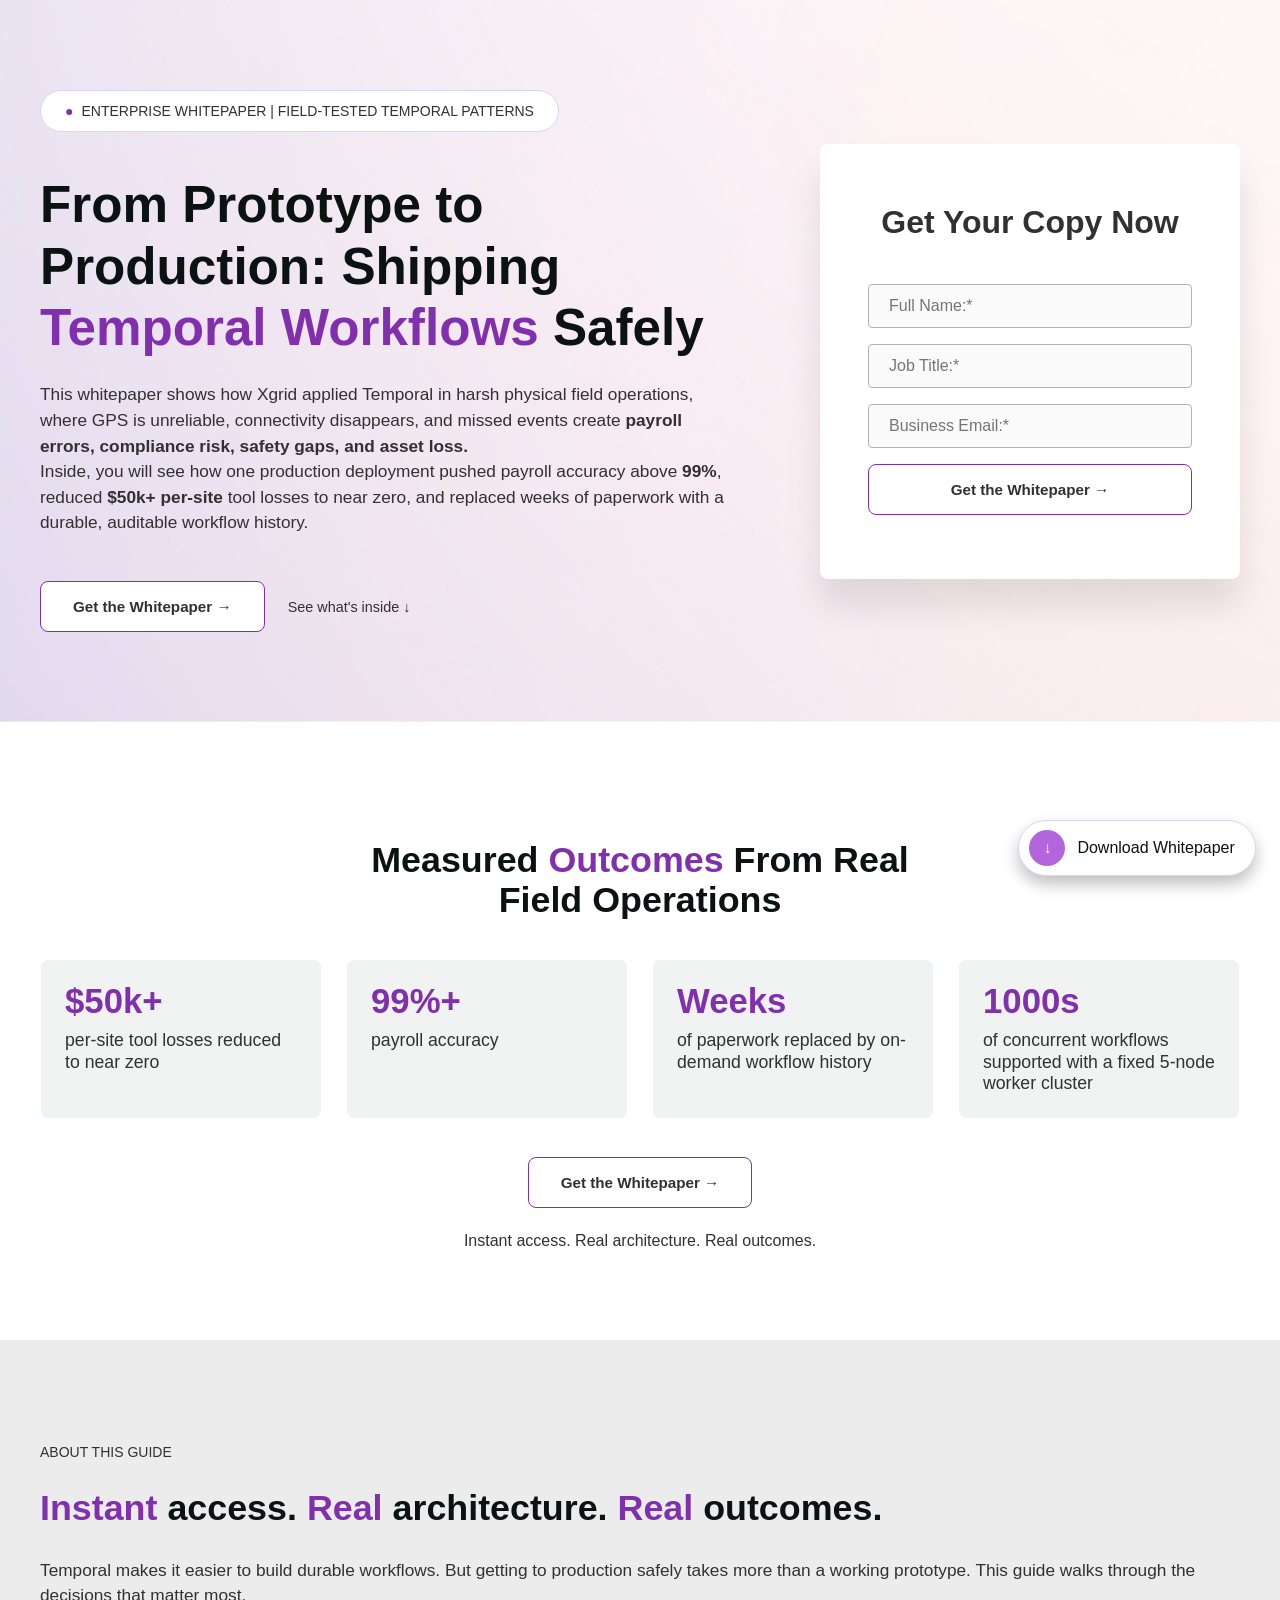
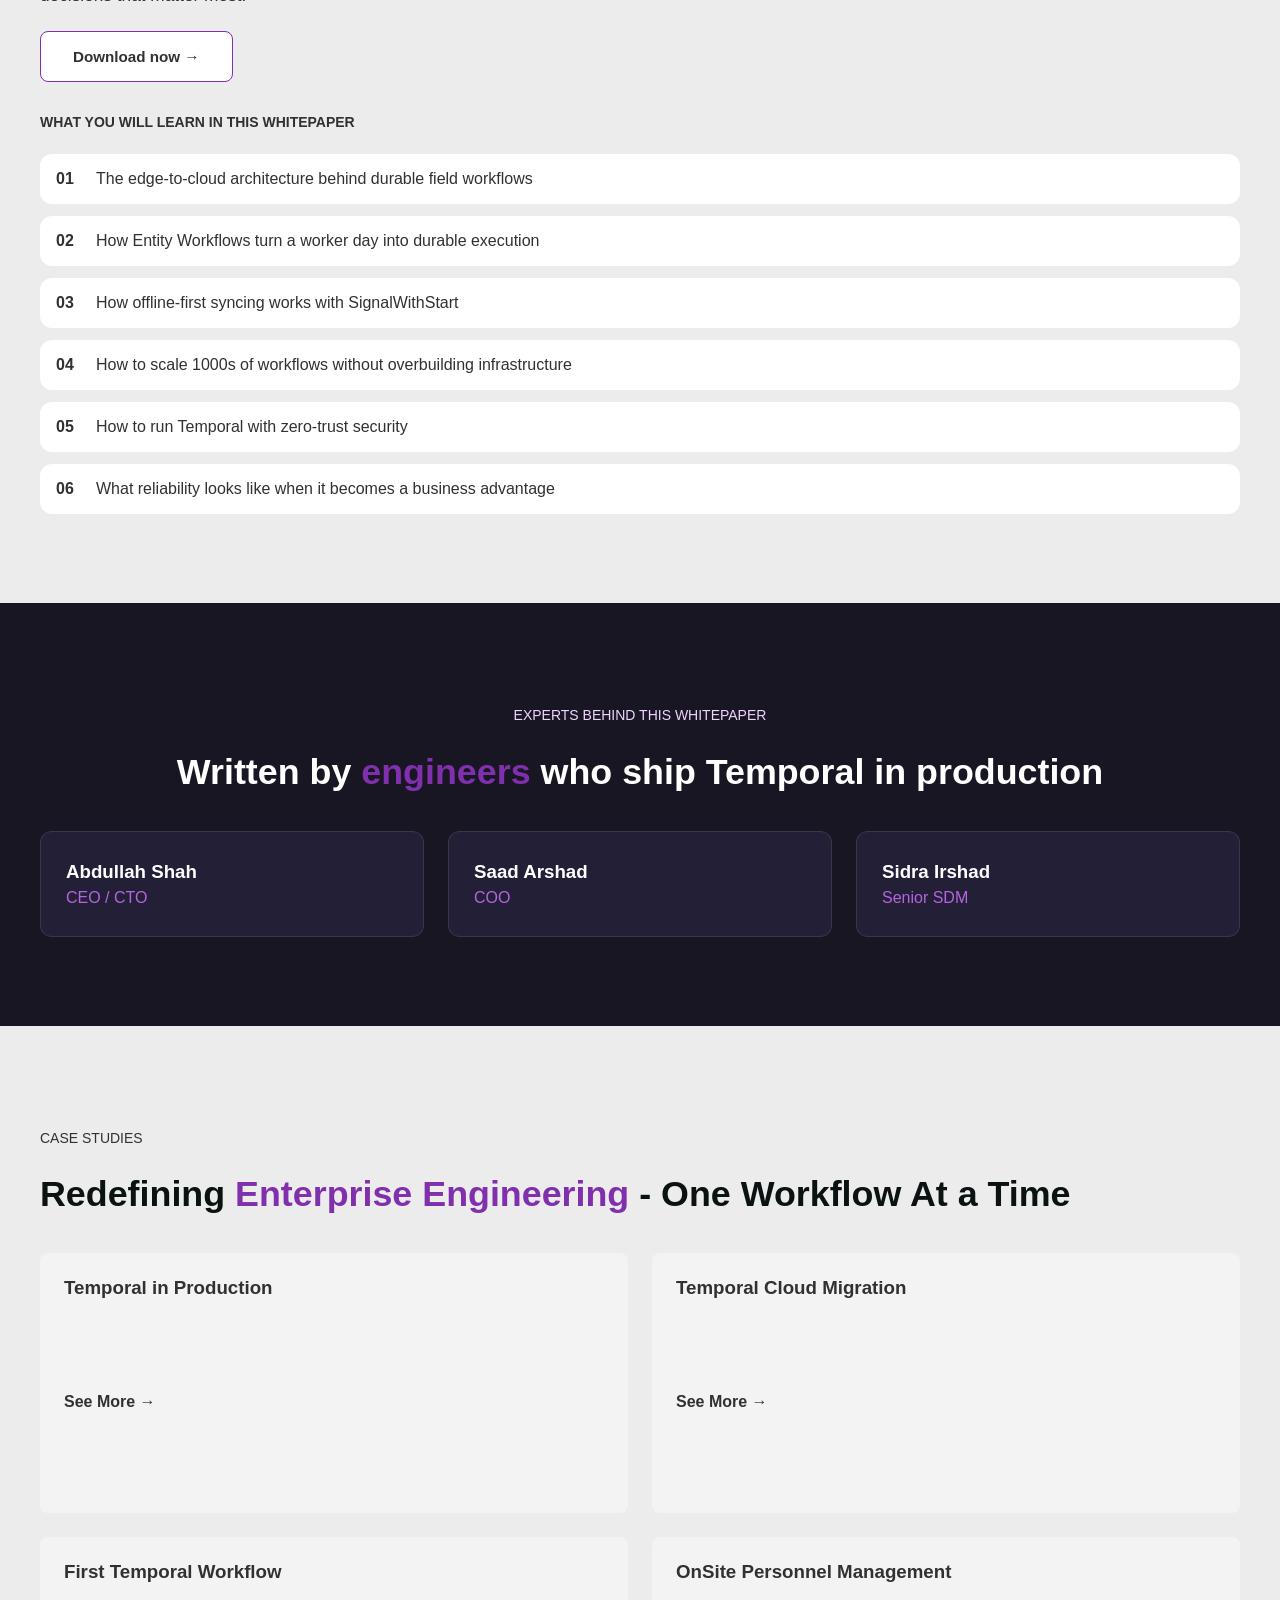
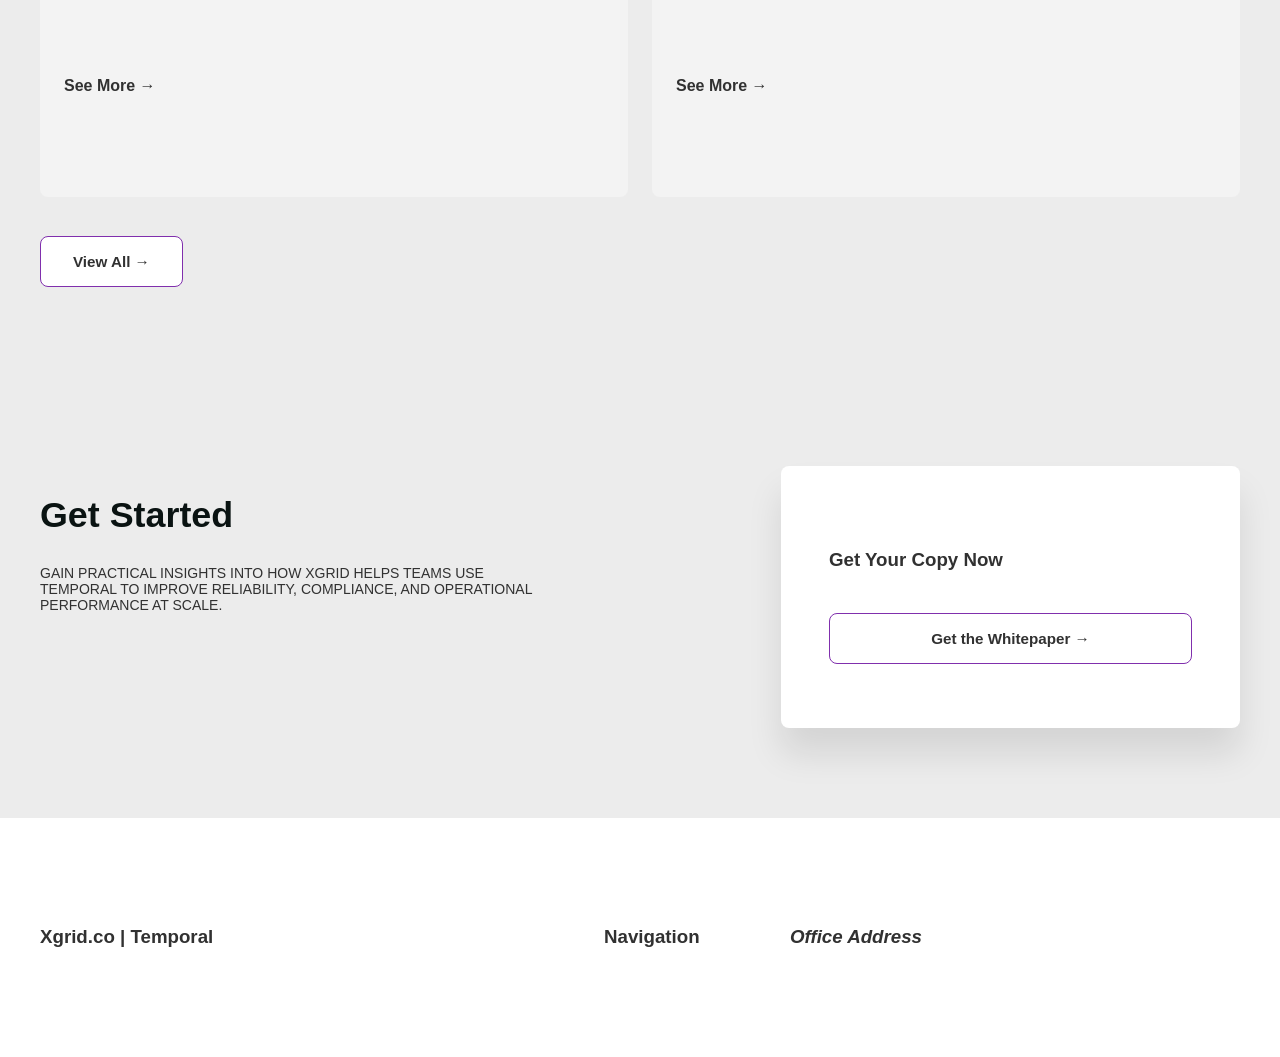
==== index.html @ 2d0dafae "init" ====
<!doctype html>
<html lang="en">

<head>
  <meta charset="UTF-8" />
  <meta name="viewport" content="width=device-width, initial-scale=1.0" />
  <title>Temporal Whitepaper Landing Page</title>
  <link rel="stylesheet" href="styles/main.css" />
</head>

<body>
  <main class="whitepaper-page">
    <section class="section hero">
      <div class="container">
        <div class="hero__content">
          <div class="hero__copy">
            <p class="hero__eyebrow"> <b>●</b> <span>Enterprise Whitepaper | Field-Tested Temporal Patterns</span></p>
            <h1 class="hero__title">
              From Prototype to Production: Shipping <span>Temporal Workflows</span> Safely
            </h1>
            <p class="hero__text">
              This whitepaper shows how Xgrid applied Temporal in harsh physical field operations, where GPS is
              unreliable,
              connectivity disappears, and missed events create
              <strong>payroll errors, compliance risk, safety gaps, and asset loss.</strong>
            </p>
            <p class="hero__text">
              Inside, you will see how one production deployment pushed payroll accuracy above <strong>99%</strong>,
              reduced
              <strong>$50k+ per-site</strong> tool losses to near zero, and replaced weeks of paperwork with a durable,
              auditable
              workflow history.
            </p>
            <div class="hero__actions">
              <a class="button button--primary" href="#">Get the Whitepaper →</a>
              <a class="hero__link" href="#inside">See what's inside ↓</a>
            </div>
          </div>

          <aside class="hero__form-card">
            <h2 class="hero__form-title">Get Your Copy Now</h2>
            <form class="hero__form" action="#">
              <label class="hero__field">
                <span class="sr-only">Full Name</span>
                <input type="text" placeholder="Full Name:*" />
              </label>
              <label class="hero__field">
                <span class="sr-only">Job Title</span>
                <input type="text" placeholder="Job Title:*" />
              </label>
              <label class="hero__field">
                <span class="sr-only">Business Email</span>
                <input type="email" placeholder="Business Email:*" />
              </label>
              <button class="button button--secondary" type="submit">Get the Whitepaper →</button>
            </form>
          </aside>
        </div>
      </div>
    </section>

    <section class="section proof">
      <div class="container">
        <div class="section-header section-header--proof">
          <h2 class="section-header__title">Measured <span>Outcomes</span> From Real Field Operations</h2>
        </div>
        <div class="proof__grid">
          <article class="proof__card">
            <h3 class="proof__value">$50k+</h3>
            <p class="proof__text">per-site tool losses reduced to near zero</p>
          </article>
          <article class="proof__card">
            <h3 class="proof__value">99%+</h3>
            <p class="proof__text">payroll accuracy</p>
          </article>
          <article class="proof__card">
            <h3 class="proof__value">Weeks</h3>
            <p class="proof__text">of paperwork replaced by on-demand workflow history</p>
          </article>
          <article class="proof__card">
            <h3 class="proof__value">1000s</h3>
            <p class="proof__text">of concurrent workflows supported with a fixed 5-node worker cluster</p>
          </article>
        </div>
        <div class="proof__cta">
          <a class="button button--primary" href="#">Get the Whitepaper →</a>
          <p class="proof__micro">Instant access. Real architecture. Real outcomes.</p>
        </div>
      </div>
    </section>

    <section class="section intro" id="inside">
      <div class="container">
        <div class="section-header">
          <p class="section-header__text">About this guide</p>
          <h2 class="section-header__title"><span>Instant</span> access. <span>Real</span> architecture.
            <span>Real</span> outcomes.</h2>
        </div>
        <p class="intro__description">
          Temporal makes it easier to build durable workflows. But getting to production safely takes more than a
          working prototype.
          This guide walks through the decisions that matter most.
        </p>
        <a class="button button--primary" href="#">Download now →</a>
        <h3 class="intro__learn-title">What you will learn in this Whitepaper</h3>
        <ul class="intro__learn-list">
          <li class="intro__learn-item"><span>01</span>
            <p>The edge-to-cloud architecture behind durable field workflows</p>
          </li>
          <li class="intro__learn-item"><span>02</span>
            <p>How Entity Workflows turn a worker day into durable execution</p>
          </li>
          <li class="intro__learn-item"><span>03</span>
            <p>How offline-first syncing works with SignalWithStart</p>
          </li>
          <li class="intro__learn-item"><span>04</span>
            <p>How to scale 1000s of workflows without overbuilding infrastructure</p>
          </li>
          <li class="intro__learn-item"><span>05</span>
            <p>How to run Temporal with zero-trust security</p>
          </li>
          <li class="intro__learn-item"><span>06</span>
            <p>What reliability looks like when it becomes a business advantage</p>
          </li>
        </ul>
      </div>
    </section>

    <section class="section experts">
      <div class="container">
        <div class="section-header">
          <p class="section-header__text">Experts behind this whitepaper</p>
          <h2 class="section-header__title">Written by <span>engineers</span> who ship Temporal in production</h2>
        </div>
        <div class="experts__grid">
          <article class="experts__card">
            <h3 class="experts__name">Abdullah Shah</h3>
            <p class="experts__role">CEO / CTO</p>
          </article>
          <article class="experts__card">
            <h3 class="experts__name">Saad Arshad</h3>
            <p class="experts__role">COO</p>
          </article>
          <article class="experts__card">
            <h3 class="experts__name">Sidra Irshad</h3>
            <p class="experts__role">Senior SDM</p>
          </article>
        </div>
      </div>
    </section>

    <section class="section case-studies">
      <div class="container">
        <div class="section-header">
          <p class="section-header__text">Case Studies</p>
          <h2 class="section-header__title">Redefining <span>Enterprise Engineering</span> - One Workflow At a Time</h2>
        </div>
        <div class="case-studies__grid">
          <article class="case-studies__card">
            <h3>Temporal in Production</h3><a href="#">See More →</a>
          </article>
          <article class="case-studies__card">
            <h3>Temporal Cloud Migration</h3><a href="#">See More →</a>
          </article>
          <article class="case-studies__card">
            <h3>First Temporal Workflow</h3><a href="#">See More →</a>
          </article>
          <article class="case-studies__card">
            <h3>OnSite Personnel Management</h3><a href="#">See More →</a>
          </article>
        </div>
        <a class="button button--primary" href="#">View All →</a>
      </div>
    </section>

    <section class="section get-started">
      <div class="container">
        <div class="get-started__layout">
          <div class="section-header">
            <h2 class="section-header__title">Get Started</h2>
            <p class="section-header__text">
              Gain practical insights into how Xgrid helps teams use Temporal to improve reliability, compliance, and
              operational
              performance at scale.
            </p>
          </div>
          <aside class="get-started__form-card">
            <h3>Get Your Copy Now</h3>
            <a class="button button--secondary" href="#">Get the Whitepaper →</a>
          </aside>
        </div>
      </div>
    </section>

    <footer class="section footer">
      <div class="container">
        <div class="footer__grid">
          <div class="footer__about">
            <h3>Xgrid.co | Temporal</h3>
          </div>
          <nav class="footer__nav">
            <h3>Navigation</h3>
          </nav>
          <address class="footer__address">
            <h3>Office Address</h3>
          </address>
        </div>
      </div>
    </footer>

    <a class="floating-pill" href="#"><span class="floating-pill__icon">↓</span><span
        class="floating-pill__text">Download Whitepaper</span></a>
  </main>
</body>

</html>
---- styles/main.css ----
:root {
  --color-accent: #802fad;
  --color-accent-soft: #b365de;
  --color-bg-dark: #181623;
  --color-bg-light: #ececec;
  --color-border-soft: #d9d5f5;
  --color-text-body: #313131;
  --color-text-heading: #0a1312;
  --color-text-muted: #858585;
  --container-desktop: 1200px;
  --font-14: clamp(14px, 1.2vw, 14px);
  --font-16: clamp(16px, 1.25vw, 16px);
  --font-18: clamp(16px, 1.35vw, 18px);
  --font-28: clamp(28px, 2.8vw, 44px);
  --font-52: clamp(28px, 4vw, 52px);
  --radius-card: 8px;
  --radius-pill: 100px;
  --shadow-card: 0px 26px 35px 0px rgba(0, 0, 0, 0.1);
  --shadow-pill: 0px 8px 16px rgba(0, 0, 0, 0.25);
  --space-100: 100px;
  --transition-base: 200ms ease;
  --z-floating: 50;
}

*,
*::after,
*::before {
  -webkit-box-sizing: border-box;
          box-sizing: border-box;
}

body {
  color: var(--color-text-body);
  font-family: Arial, Helvetica, sans-serif;
  margin: 0;
}

.button {
  -webkit-box-align: center;
      -ms-flex-align: center;
          align-items: center;
  background: #ffffff;
  border: 1px solid var(--color-accent);
  border-radius: var(--radius-card);
  color: var(--color-text-body);
  display: -webkit-inline-box;
  display: -ms-inline-flexbox;
  display: inline-flex;
  font-size: 15.2px;
  font-weight: 700;
  -webkit-box-pack: center;
      -ms-flex-pack: center;
          justify-content: center;
  line-height: normal;
  min-height: 43px;
  padding: clamp(14px, 1.5vw, 16px) clamp(24px, 2.5vw, 32px);
  text-decoration: none;
  -webkit-transition: all var(--transition-base);
  transition: all var(--transition-base);
}
.button--primary {
  background: #ffffff;
}
.button--primary:hover, .button--primary:focus {
  background: var(--color-accent);
  color: #ffffff;
}
.button--secondary {
  width: 100%;
}
.button--secondary:hover, .button--secondary:focus {
  background: var(--color-accent);
  color: #ffffff;
}

.container {
  margin: 0 auto;
  max-width: 100%;
  width: 100%;
}
@media (min-width: 1024px) {
  .container {
    max-width: var(--container-desktop);
  }
}

.floating-pill {
  -webkit-box-align: center;
      -ms-flex-align: center;
          align-items: center;
  backdrop-filter: blur(6px);
  background: #ffffff;
  border: 1px solid var(--color-border-soft);
  border-radius: var(--radius-pill);
  bottom: 24px;
  -webkit-box-shadow: var(--shadow-pill);
          box-shadow: var(--shadow-pill);
  color: var(--color-text-heading);
  display: -webkit-inline-box;
  display: -ms-inline-flexbox;
  display: inline-flex;
  gap: 12px;
  padding: 9px 20.2px 9px 10.6px;
  position: fixed;
  right: 24px;
  text-decoration: none;
  z-index: var(--z-floating);
}
.floating-pill__icon {
  -webkit-box-align: center;
      -ms-flex-align: center;
          align-items: center;
  background: var(--color-accent-soft);
  border-radius: 18px;
  color: #ffffff;
  display: -webkit-inline-box;
  display: -ms-inline-flexbox;
  display: inline-flex;
  height: 36px;
  -webkit-box-pack: center;
      -ms-flex-pack: center;
          justify-content: center;
  width: 36px;
}

.section {
  padding: clamp(56px, 7vw, var(--space-100)) 24px;
}
.section-header__text {
  color: var(--color-text-body);
  font-size: var(--font-14);
  text-transform: uppercase;
}
.section-header__title {
  color: var(--color-text-heading);
  font-size: var(--font-28);
  line-height: 1.1;
}
.section-header__title span {
  color: var(--color-accent);
}

.sr-only {
  border: 0;
  clip: rect(0 0 0 0);
  height: 1px;
  margin: -1px;
  overflow: hidden;
  padding: 0;
  position: absolute;
  width: 1px;
}

/* hero */
/* --------------------- */
.hero {
  background-color: #F7EBF1;
  background-image: -webkit-gradient(linear, left top, left bottom, from(#F7EBF1), to(#F7EBF1));
  background-image: linear-gradient(to bottom, #F7EBF1, #F7EBF1);
  background-image: url("../img/white-paper-hero-bg-mobile.jpg");
  background-size: cover;
  background-position: center;
  background-repeat: no-repeat;
}
@media (min-width: 1024px) {
  .hero {
    background-image: url("../img/white-paper-hero-bg.jpg");
  }
}
.hero__content {
  display: -webkit-box;
  display: -ms-flexbox;
  display: flex;
  -webkit-box-align: center;
      -ms-flex-align: center;
          align-items: center;
  -webkit-box-orient: vertical;
  -webkit-box-direction: normal;
      -ms-flex-direction: column;
          flex-direction: column;
  gap: clamp(32px, 5.49vw + 8.941px, 88px);
}
@media (min-width: 1024px) {
  .hero__content {
    -webkit-box-orient: horizontal;
    -webkit-box-direction: normal;
        -ms-flex-direction: row;
            flex-direction: row;
  }
}
.hero__body {
  -ms-flex-preferred-size: 100%;
      flex-basis: 100%;
  -webkit-box-flex: 1;
      -ms-flex-positive: 1;
          flex-grow: 1;
  -ms-flex-negative: 0;
      flex-shrink: 0;
}
@media (min-width: 1024px) {
  .hero__body {
    -ms-flex-preferred-size: 60%;
        flex-basis: 60%;
  }
}
.hero__form-card {
  -ms-flex-preferred-size: 100%;
      flex-basis: 100%;
  -ms-flex-preferred-size: 35%;
      flex-basis: 35%;
  -webkit-box-flex: 1;
      -ms-flex-positive: 1;
          flex-grow: 1;
  -ms-flex-negative: 0;
      flex-shrink: 0;
  background: #ffffff;
  border-radius: 8px;
  -webkit-box-shadow: var(--shadow-card);
          box-shadow: var(--shadow-card);
  padding: clamp(32px, 6vw, 64px) clamp(24px, 4vw, 48px);
}
@media (min-width: 1024px) {
  .hero__form-card {
    -ms-flex-preferred-size: 35%;
        flex-basis: 35%;
  }
}
.hero__eyebrow {
  border: 1px solid var(--color-border-soft);
  border: 1px solid #D9D5F5;
  background: #FFFFFF;
  border-radius: 100px;
  margin: 0;
  text-transform: uppercase;
  width: -webkit-fit-content;
  width: -moz-fit-content;
  width: fit-content;
  font-size: 14px;
  padding: 12px 24px;
  margin-bottom: 24px;
  display: -webkit-box;
  display: -ms-flexbox;
  display: flex;
  -webkit-box-align: center;
      -ms-flex-align: center;
          align-items: center;
  gap: 8px;
}
.hero__eyebrow b {
  color: var(--color-accent);
}
.hero__link {
  color: var(--color-text-body);
  font-size: 14.4px;
  text-decoration: none;
}
.hero__text {
  font-size: var(--font-18);
  line-height: clamp(22.4px, 2vw, 28px);
  margin: 0;
}
.hero__title {
  color: var(--color-text-heading);
  font-size: var(--font-52);
  line-height: 1.2;
  margin-bottom: 24px;
}
.hero__title span {
  color: var(--color-accent);
}
.hero__actions {
  -webkit-box-align: center;
      -ms-flex-align: center;
          align-items: center;
  display: -webkit-box;
  display: -ms-flexbox;
  display: flex;
  gap: 23px;
  margin-top: clamp(32px, 1.569vw + 25.412px, 48px);
}
.hero__field input {
  background: #fafafa;
  border: 1px solid #b3b3b3;
  border-radius: 4px;
  color: var(--color-text-body);
  font-size: 16px;
  padding: 12px 20px;
  width: 100%;
}
.hero__form {
  display: -ms-grid;
  display: grid;
  gap: 16px;
}
.hero__form-title {
  font-size: clamp(24px, 3vw, 32px);
  line-height: 28px;
  margin: 0 0 48px;
  text-align: center;
}

/* END hero */
/* --------------------- */
/* proof */
/* --------------------- */
.proof {
  background: #fff;
}
.proof .section-header--proof {
  text-align: center;
  margin: 0 auto;
  max-width: 600px;
}
.proof__card {
  background-color: #F1F3F3;
  border-radius: 8px;
  border: 1px solid #ffffff;
  border-radius: 8px;
  padding: clamp(16px, 2vw, 24px);
  display: -webkit-box;
  display: -ms-flexbox;
  display: flex;
  -webkit-box-orient: vertical;
  -webkit-box-direction: normal;
      -ms-flex-direction: column;
          flex-direction: column;
  gap: 12px;
}
.proof__cta {
  display: -ms-grid;
  display: grid;
  gap: 24px;
  justify-items: center;
  margin-top: clamp(24px, 3vw, 48px);
}
.proof__grid {
  display: -ms-grid;
  display: grid;
  gap: 24px;
  margin-top: clamp(24px, 3vw, 48px);
}
@media (min-width: 768px) {
  .proof__grid {
    -ms-grid-columns: (1fr)[2];
    grid-template-columns: repeat(2, 1fr);
  }
}
@media (min-width: 1024px) {
  .proof__grid {
    -ms-grid-columns: (1fr)[4];
    grid-template-columns: repeat(4, 1fr);
  }
}
.proof__micro {
  font-size: 16px;
  margin: 0;
}
.proof__value {
  color: var(--color-accent);
  font-size: clamp(28px, 0.784vw + 24.706px, 36px);
  line-height: 1;
  margin: 0;
}
.proof__text {
  font-size: clamp(16px, 0.196vw + 15.176px, 18px);
  line-height: 1.2;
  margin: 0;
}

/* END proof */
/* --------------------- */
/* intro */
/* --------------------- */
.intro {
  background: var(--color-bg-light);
}
.intro__description {
  font-size: var(--font-18);
  line-height: 1.4;
  margin: clamp(16px, 2vw, 24px) 0;
}
.intro__learn-item {
  -webkit-box-align: center;
      -ms-flex-align: center;
          align-items: center;
  background: #ffffff;
  border-radius: 12px;
  display: -ms-grid;
  display: grid;
  gap: 12px;
  -ms-grid-columns: 28px 12px 1fr;
  grid-template-columns: 28px 1fr;
  padding: 16px;
}
.intro__learn-item p {
  margin: 0;
}
.intro__learn-item span {
  font-weight: 700;
}
.intro__learn-list {
  display: -ms-grid;
  display: grid;
  gap: 12px;
  list-style: none;
  margin: clamp(16px, 2vw, 24px) 0 0;
  padding: 0;
}
.intro__learn-title {
  font-size: 14px;
  margin: clamp(24px, 3vw, 32px) 0 0;
  text-transform: uppercase;
}

/* END intro */
/* --------------------- */
/* experts */
/* --------------------- */
.experts {
  background: var(--color-bg-dark);
  color: #ffffff;
}
.experts .section-header {
  text-align: center;
}
.experts .section-header__text {
  color: #f0d5ff;
}
.experts .section-header__title {
  color: #ffffff;
}
.experts__card {
  background: #221f37;
  border: 1px solid rgba(255, 255, 255, 0.1);
  border-radius: 12px;
  padding: 29px 25px;
}
.experts__grid {
  display: -ms-grid;
  display: grid;
  gap: 24px;
  margin-top: clamp(24px, 3vw, 48px);
}
@media (min-width: 1024px) {
  .experts__grid {
    -ms-grid-columns: (1fr)[3];
    grid-template-columns: repeat(3, 1fr);
  }
}
.experts__name {
  margin: 0;
}
.experts__role {
  color: var(--color-accent-soft);
  margin: 6px 0 0;
}

/* END experts */
/* --------------------- */
/* case-studies */
/* --------------------- */
.case-studies {
  background: var(--color-bg-light);
}
.case-studies__card {
  background: #f3f3f3;
  border-radius: 8px;
  display: -ms-grid;
  display: grid;
  gap: 16px;
  min-height: 260px;
  padding: 24px;
}
.case-studies__card a {
  color: var(--color-text-body);
  font-weight: 700;
  text-decoration: none;
}
.case-studies__card h3 {
  margin: 0;
}
.case-studies__grid {
  display: -ms-grid;
  display: grid;
  gap: 24px;
  margin: clamp(24px, 3vw, 48px) 0;
}
@media (min-width: 1024px) {
  .case-studies__grid {
    -ms-grid-columns: (1fr)[2];
    grid-template-columns: repeat(2, 1fr);
  }
}

/* END case-studies */
/* --------------------- */
/* get-started */
/* --------------------- */
.get-started {
  background: var(--color-bg-light);
}
.get-started__form-card {
  background: #ffffff;
  border-radius: 8px;
  -webkit-box-shadow: var(--shadow-card);
          box-shadow: var(--shadow-card);
  display: -ms-grid;
  display: grid;
  gap: 24px;
  padding: clamp(32px, 5vw, 64px) clamp(24px, 4vw, 48px);
}
.get-started__layout {
  display: -ms-grid;
  display: grid;
  gap: 32px;
}
@media (min-width: 1024px) {
  .get-started__layout {
    -webkit-box-align: start;
        -ms-flex-align: start;
            align-items: start;
    -ms-grid-columns: 520px 459px;
    grid-template-columns: 520px 459px;
    -webkit-box-pack: justify;
        -ms-flex-pack: justify;
            justify-content: space-between;
  }
}

/* END get-started */
/* --------------------- */
/* footer */
/* --------------------- */
.footer {
  background: #ffffff;
}
.footer__grid {
  display: -ms-grid;
  display: grid;
  gap: 32px;
}
@media (min-width: 1024px) {
  .footer__grid {
    -webkit-column-gap: 80px;
       -moz-column-gap: 80px;
            column-gap: 80px;
    -ms-grid-columns: 484px 80px 106px 80px 1fr;
    grid-template-columns: 484px 106px 1fr;
  }
}

/* END footer */
/* --------------------- */
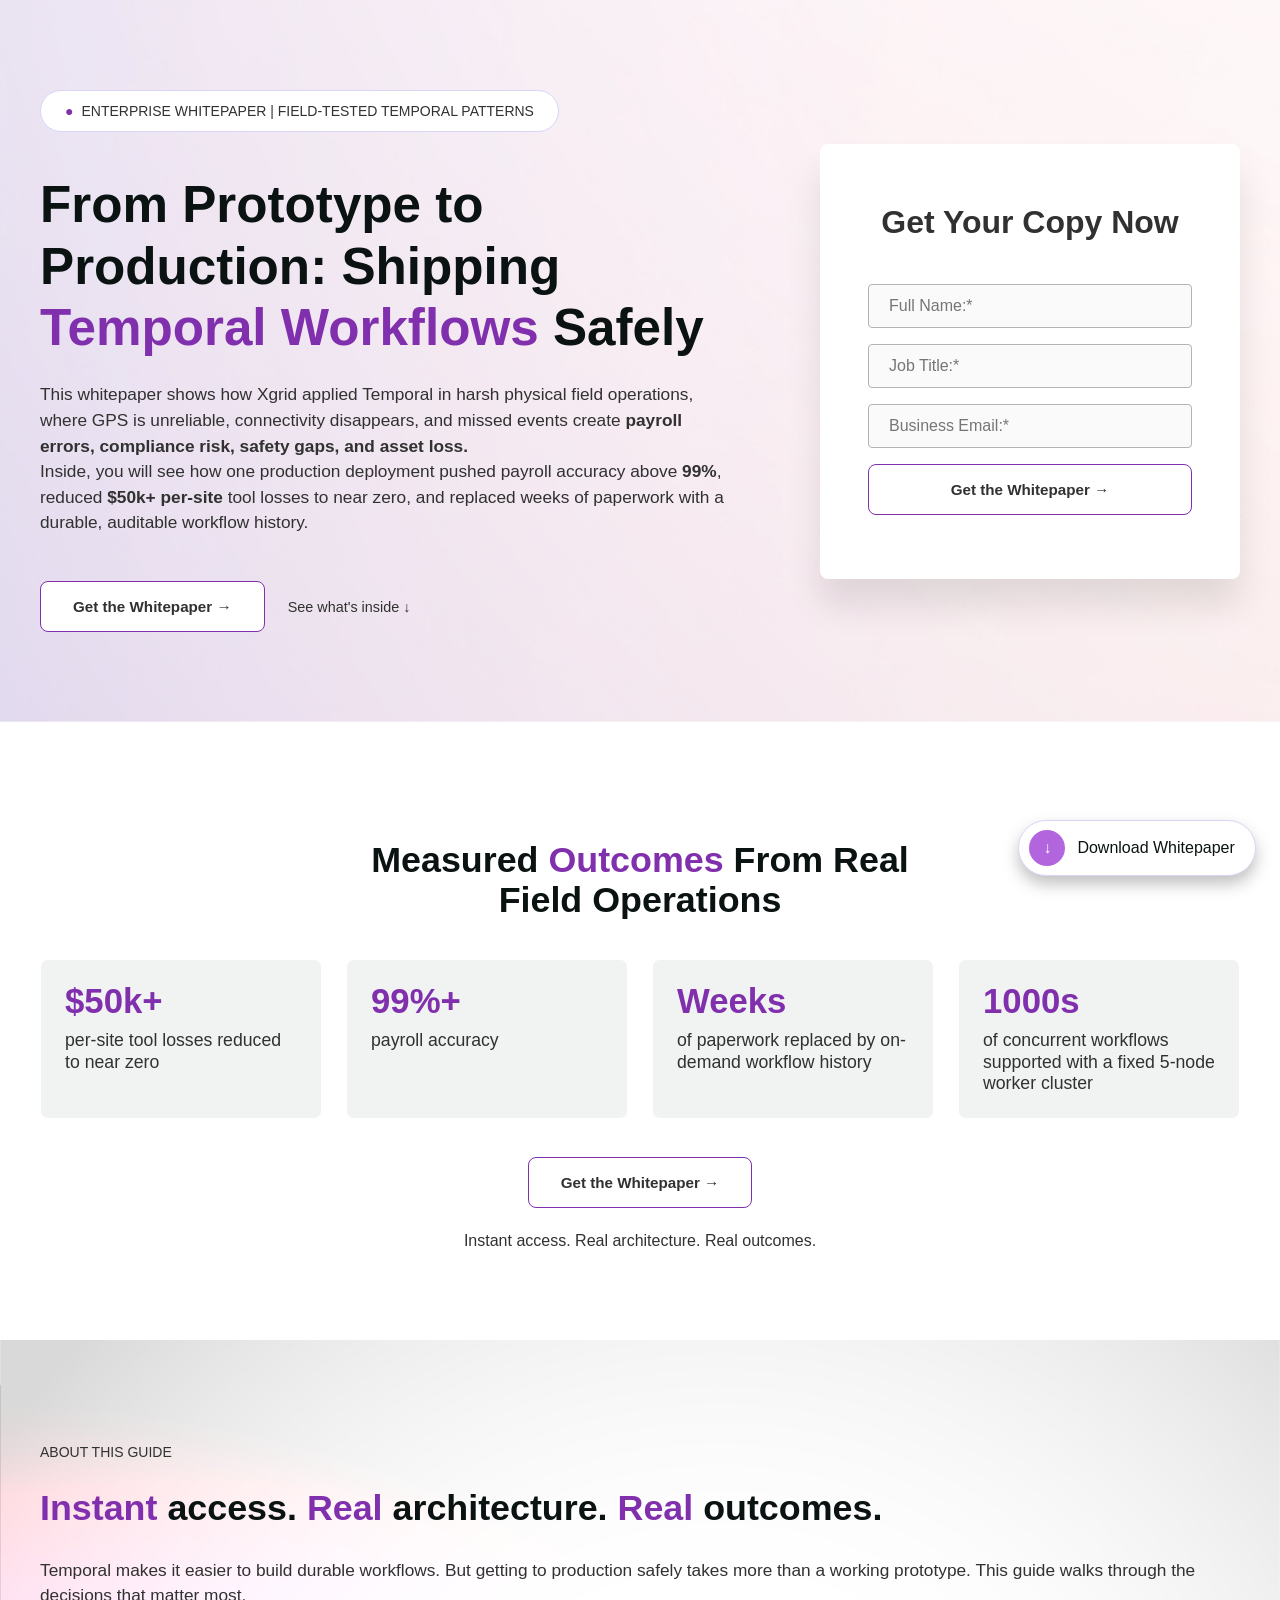
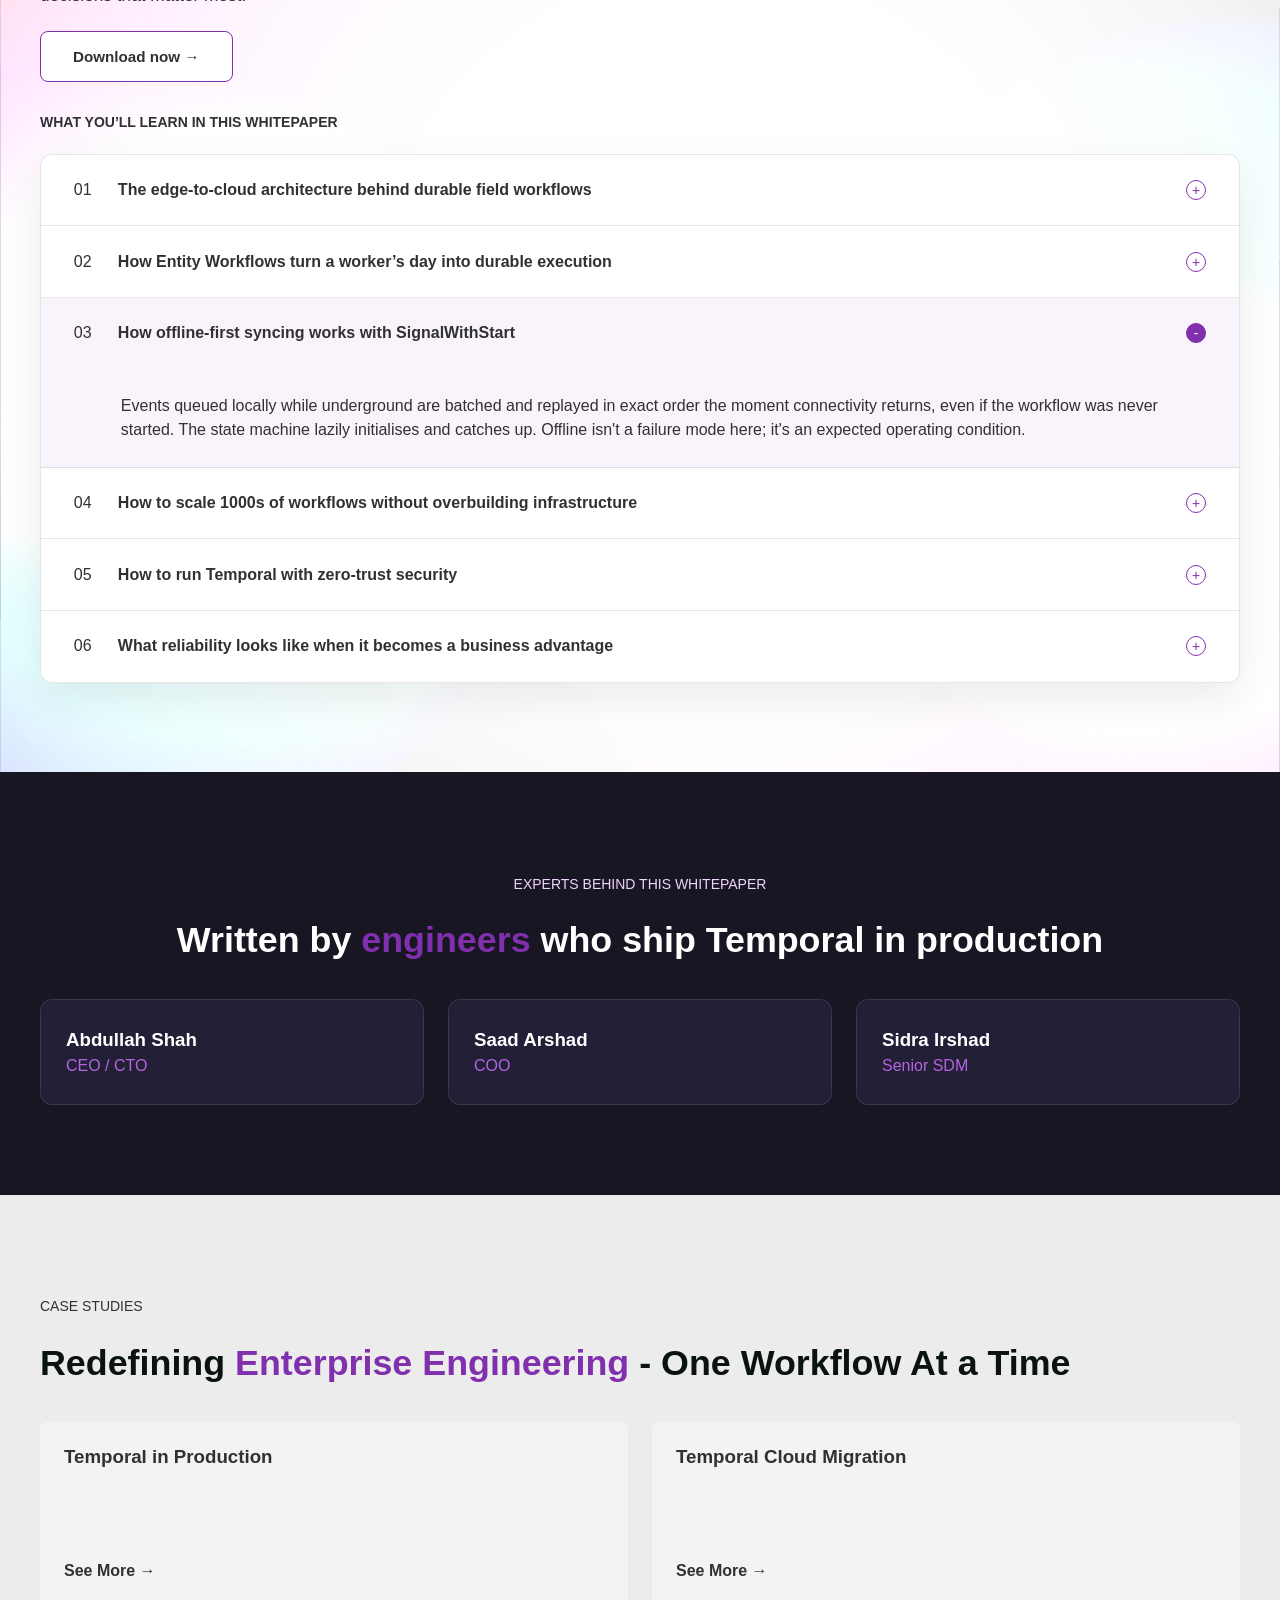
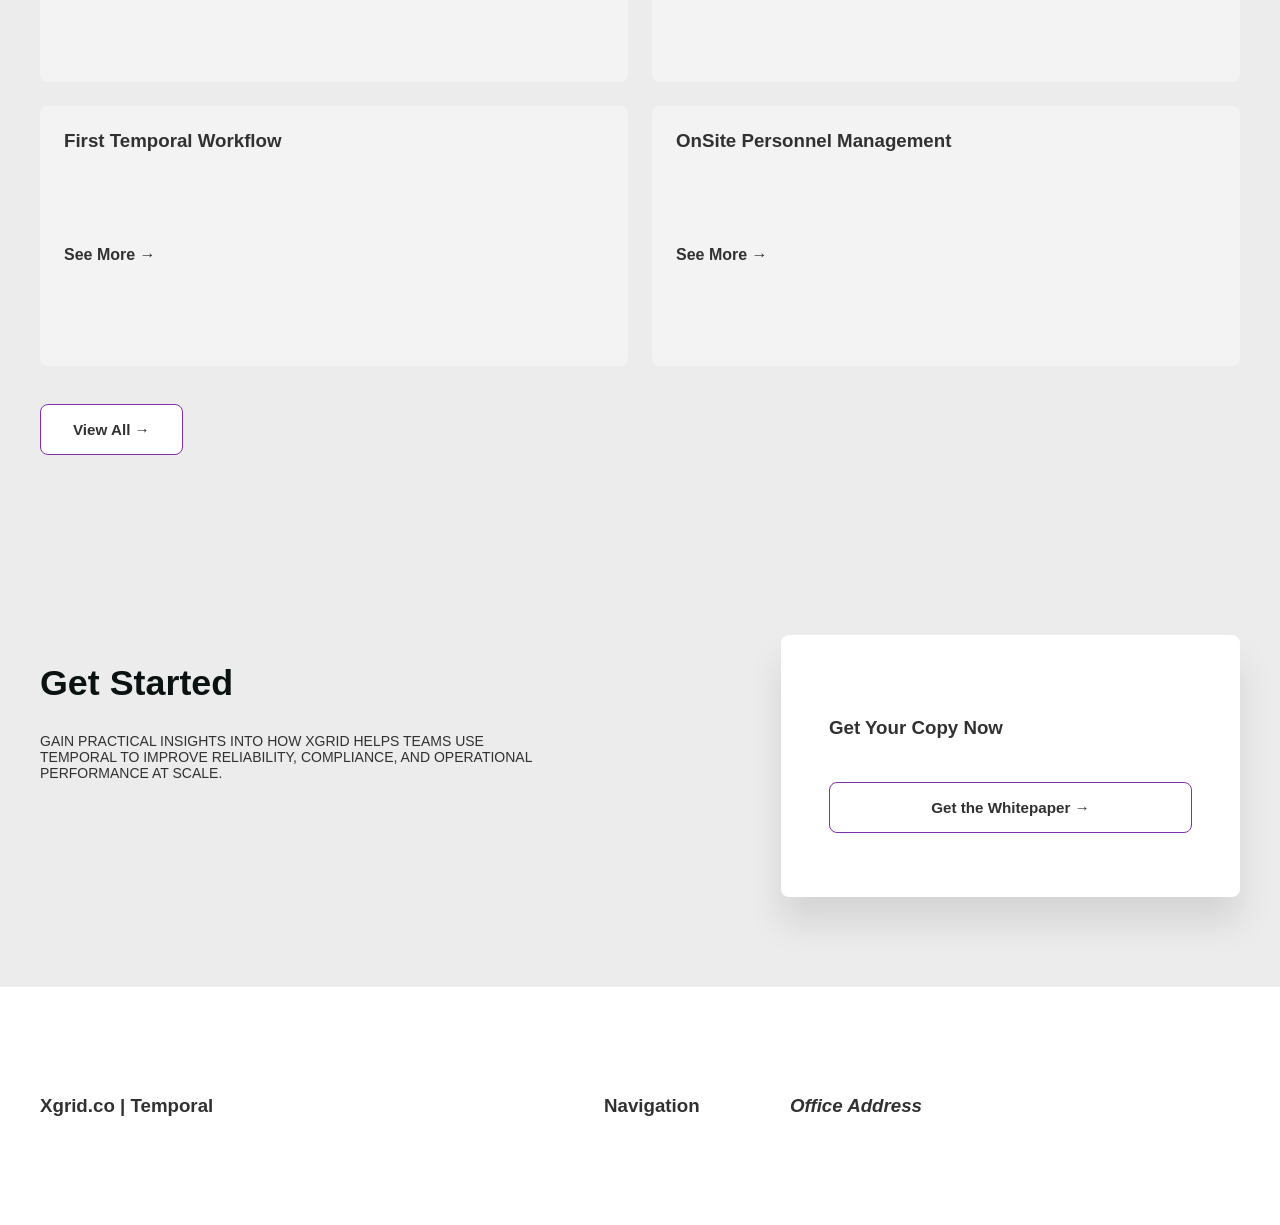
==== commit a64ca333: "init" ====
--- a/index.html
+++ b/index.html
@@ -102,27 +102,33 @@
           This guide walks through the decisions that matter most.
         </p>
         <a class="button button--primary" href="#">Download now →</a>
-        <h3 class="intro__learn-title">What you will learn in this Whitepaper</h3>
-        <ul class="intro__learn-list">
-          <li class="intro__learn-item"><span>01</span>
-            <p>The edge-to-cloud architecture behind durable field workflows</p>
-          </li>
-          <li class="intro__learn-item"><span>02</span>
-            <p>How Entity Workflows turn a worker day into durable execution</p>
-          </li>
-          <li class="intro__learn-item"><span>03</span>
-            <p>How offline-first syncing works with SignalWithStart</p>
-          </li>
-          <li class="intro__learn-item"><span>04</span>
-            <p>How to scale 1000s of workflows without overbuilding infrastructure</p>
-          </li>
-          <li class="intro__learn-item"><span>05</span>
-            <p>How to run Temporal with zero-trust security</p>
-          </li>
-          <li class="intro__learn-item"><span>06</span>
-            <p>What reliability looks like when it becomes a business advantage</p>
-          </li>
-        </ul>
+        <h3 class="intro__learn-title">What you&rsquo;ll learn in this Whitepaper</h3>
+        <div class="intro__faq-list">
+          <details class="intro__faq-item">
+            <summary><span>01</span>The edge-to-cloud architecture behind durable field workflows</summary>
+            <p>Mobile apps absorb chaos at the edge; Temporal handles orchestration in the cloud. Business logic stays safe even when connectivity, GPS, and devices are all failing at once. See exactly how this boundary was drawn, and why it changed everything for on-site operations.</p>
+          </details>
+          <details class="intro__faq-item">
+            <summary><span>02</span>How Entity Workflows turn a worker&rsquo;s day into durable execution</summary>
+            <p>Each technician's shift runs as a long-lived Temporal workflow. Check-ins, task starts, breaks, and check-outs are all signals, logged immutably and enforced in sequence. No task can begin without a safety briefing. No check-out if tools are still signed out. Learn why this model outperforms request/response APIs for human-driven processes.</p>
+          </details>
+          <details class="intro__faq-item" open>
+            <summary><span>03</span>How offline-first syncing works with SignalWithStart</summary>
+            <p>Events queued locally while underground are batched and replayed in exact order the moment connectivity returns, even if the workflow was never started. The state machine lazily initialises and catches up. Offline isn't a failure mode here; it's an expected operating condition.</p>
+          </details>
+          <details class="intro__faq-item">
+            <summary><span>04</span>How to scale 1000s of workflows without overbuilding infrastructure</summary>
+            <p>Temporal's pull-based workers absorb morning spikes naturally. Signals are persisted immediately and pulled as capacity allows. USIS ran thousands of concurrent workflows across hundreds of sites on just five Kubernetes nodes, near 100% utilisation, without a single dropped check-in or auto-scaler in sight.</p>
+          </details>
+          <details class="intro__faq-item">
+            <summary><span>05</span>How to run Temporal with zero-trust security</summary>
+            <p>A Custom Data Converter encrypts every payload before it leaves the on-prem environment. Temporal Cloud orchestrates scheduling and sequencing without ever seeing plaintext. Full managed-service benefits, full data sovereignty: the playbook for any regulated industry adopting Temporal.</p>
+          </details>
+          <details class="intro__faq-item">
+            <summary><span>06</span>What reliability looks like when it becomes a business advantage</summary>
+            <p>Payroll jumped from ~80% to 99%+ accuracy. Tool losses per site dropped from $50k+ to near zero. Compliance records became exportable on demand. Management went from reactive to real-time, with live worker heatmaps, blocker alerts, and months of workflow data for analytics. Each architecture decision tied to a measurable outcome.</p>
+          </details>
+        </div>
       </div>
     </section>
 
@@ -211,6 +217,28 @@
     <a class="floating-pill" href="#"><span class="floating-pill__icon">↓</span><span
         class="floating-pill__text">Download Whitepaper</span></a>
   </main>
+
+  <script>
+    const ALLOW_MULTIPLE_FAQS_OPEN = false;
+
+    if (!ALLOW_MULTIPLE_FAQS_OPEN) {
+      const faqItems = document.querySelectorAll(".intro__faq-item");
+
+      faqItems.forEach((faqItem) => {
+        faqItem.addEventListener("toggle", () => {
+          if (!faqItem.open) {
+            return;
+          }
+
+          faqItems.forEach((otherFaqItem) => {
+            if (otherFaqItem !== faqItem) {
+              otherFaqItem.open = false;
+            }
+          });
+        });
+      });
+    }
+  </script>
 </body>
 
 </html>
--- a/styles/main.css
+++ b/styles/main.css
@@ -372,39 +372,90 @@
 /* intro */
 /* --------------------- */
 .intro {
-  background: var(--color-bg-light);
+  background-color: var(--color-bg-light);
+  background-image: url("../img/white-paper-intro-bg-mobile.jpg");
+  background-size: cover;
+  background-position: center;
+  background-repeat: no-repeat;
+}
+@media (min-width: 1024px) {
+  .intro {
+    background-image: url("../img/white-paper-intro-bg.jpg");
+  }
 }
 .intro__description {
   font-size: var(--font-18);
   line-height: 1.4;
   margin: clamp(16px, 2vw, 24px) 0;
 }
-.intro__learn-item {
-  -webkit-box-align: center;
-      -ms-flex-align: center;
-          align-items: center;
+.intro__faq-list {
   background: #ffffff;
+  border: 1px solid rgba(18, 18, 18, 0.1);
   border-radius: 12px;
-  display: -ms-grid;
-  display: grid;
-  gap: 12px;
-  -ms-grid-columns: 28px 12px 1fr;
-  grid-template-columns: 28px 1fr;
-  padding: 16px;
-}
-.intro__learn-item p {
-  margin: 0;
-}
-.intro__learn-item span {
+  -webkit-box-shadow: 0 16px 40px rgba(18, 18, 18, 0.08);
+          box-shadow: 0 16px 40px rgba(18, 18, 18, 0.08);
+  overflow: hidden;
+  margin: clamp(16px, 2vw, 24px) 0 0;
+}
+.intro__faq-item {
+  border-bottom: 1px solid rgba(18, 18, 18, 0.1);
+}
+.intro__faq-item:last-child {
+  border-bottom: 0;
+}
+.intro__faq-item[open] {
+  background: rgba(154, 52, 181, 0.06);
+}
+.intro__faq-item[open] summary::after {
+  background: var(--color-accent);
+  color: #ffffff;
+  content: "-";
+}
+.intro__faq-item summary {
+  -webkit-box-align: center;
+      -ms-flex-align: center;
+          align-items: center;
+  cursor: pointer;
+  display: -ms-grid;
+  display: grid;
   font-weight: 700;
-}
-.intro__learn-list {
-  display: -ms-grid;
-  display: grid;
-  gap: 12px;
+  gap: 16px;
+  -ms-grid-columns: 28px 16px 1fr 16px 20px;
+  grid-template-columns: 28px 1fr 20px;
   list-style: none;
-  margin: clamp(16px, 2vw, 24px) 0 0;
-  padding: 0;
+  padding: clamp(16px, 1.078vw + 11.471px, 27px) clamp(16px, 1.961vw + 7.765px, 36px);
+}
+.intro__faq-item summary::-webkit-details-marker {
+  display: none;
+}
+.intro__faq-item summary::after {
+  -webkit-box-align: center;
+      -ms-flex-align: center;
+          align-items: center;
+  border: 1px solid var(--color-accent);
+  border-radius: 50%;
+  color: var(--color-accent);
+  content: "+";
+  display: -webkit-box;
+  display: -ms-flexbox;
+  display: flex;
+  font-size: 14px;
+  font-weight: 400;
+  height: 20px;
+  -webkit-box-pack: center;
+      -ms-flex-pack: center;
+          justify-content: center;
+  line-height: 1;
+  width: 20px;
+}
+.intro__faq-item span {
+  font-weight: 400;
+}
+.intro__faq-item p {
+  line-height: 1.5;
+  margin: 0;
+  padding: clamp(16px, 1.078vw + 11.471px, 27px) clamp(16px, 1.961vw + 7.765px, 36px);
+  padding-left: calc(clamp(16px, 1.961vw + 7.765px, 36px) + 47px);
 }
 .intro__learn-title {
   font-size: 14px;
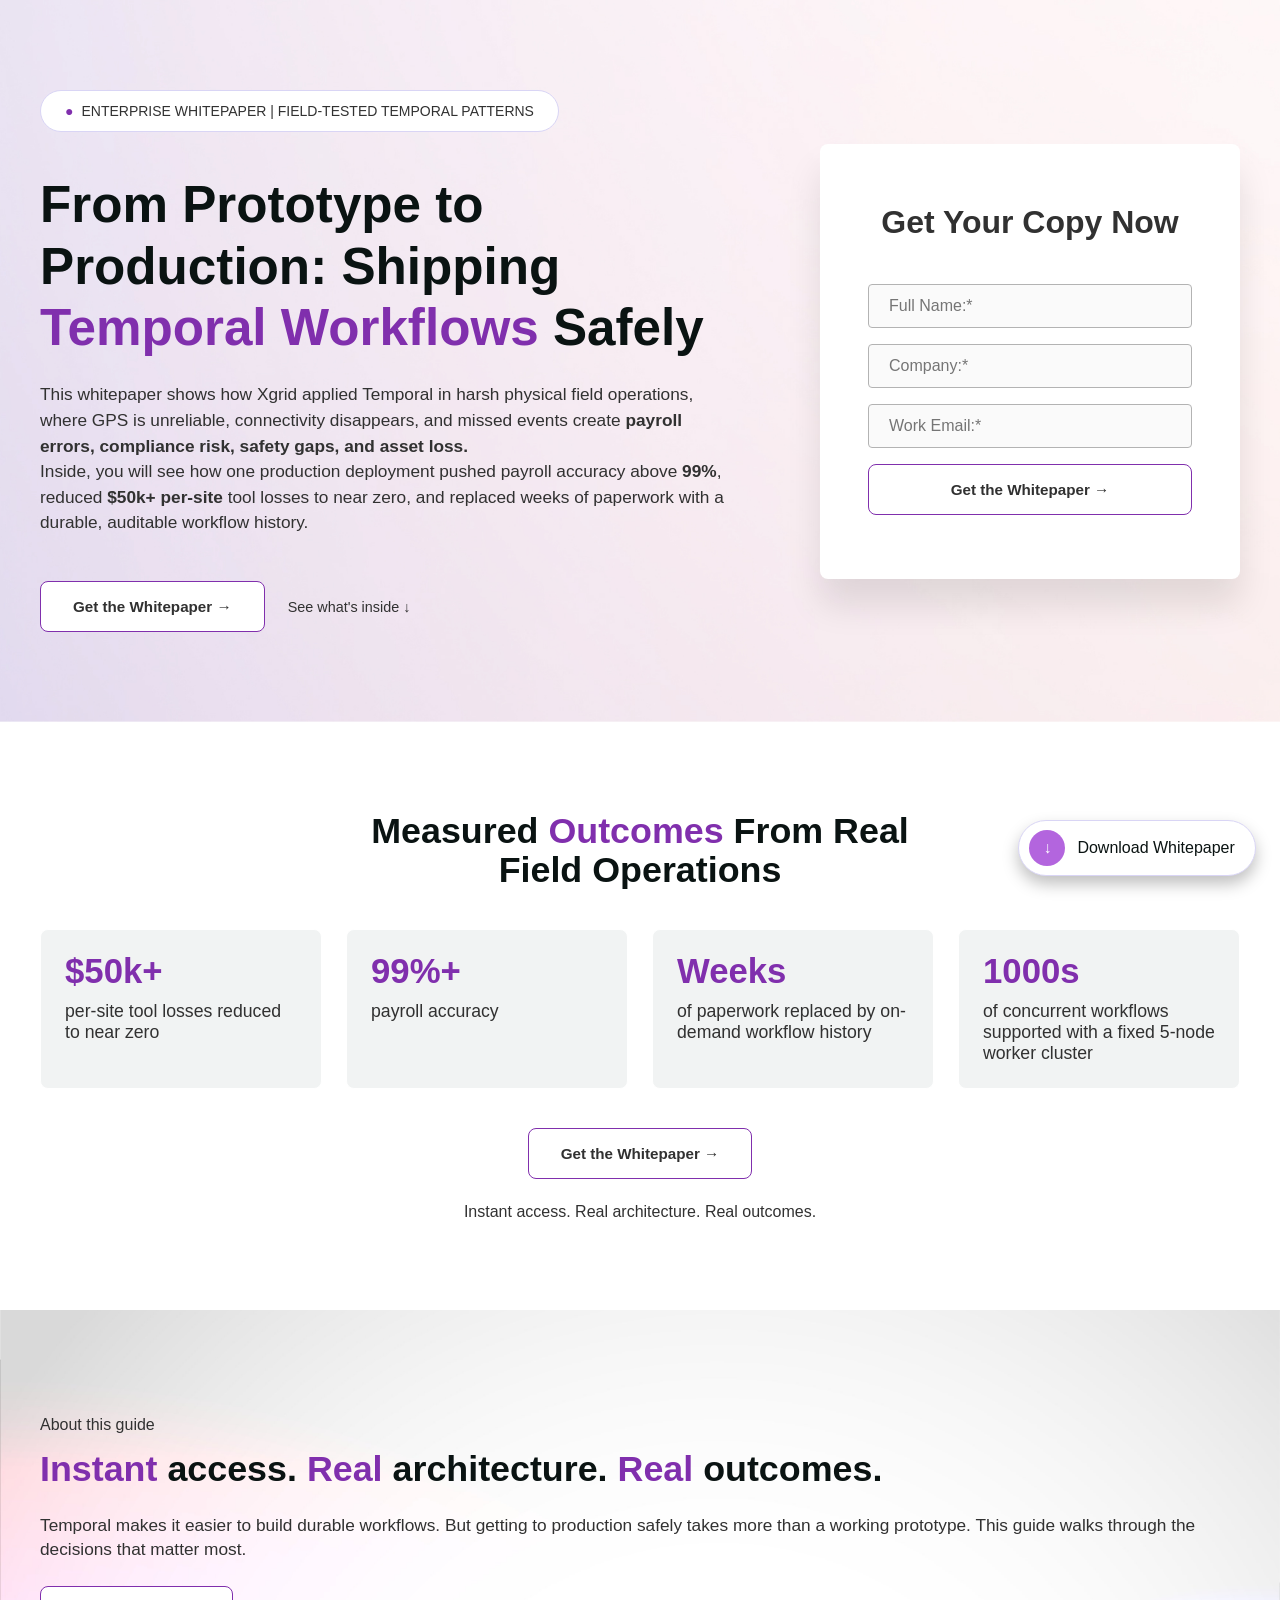
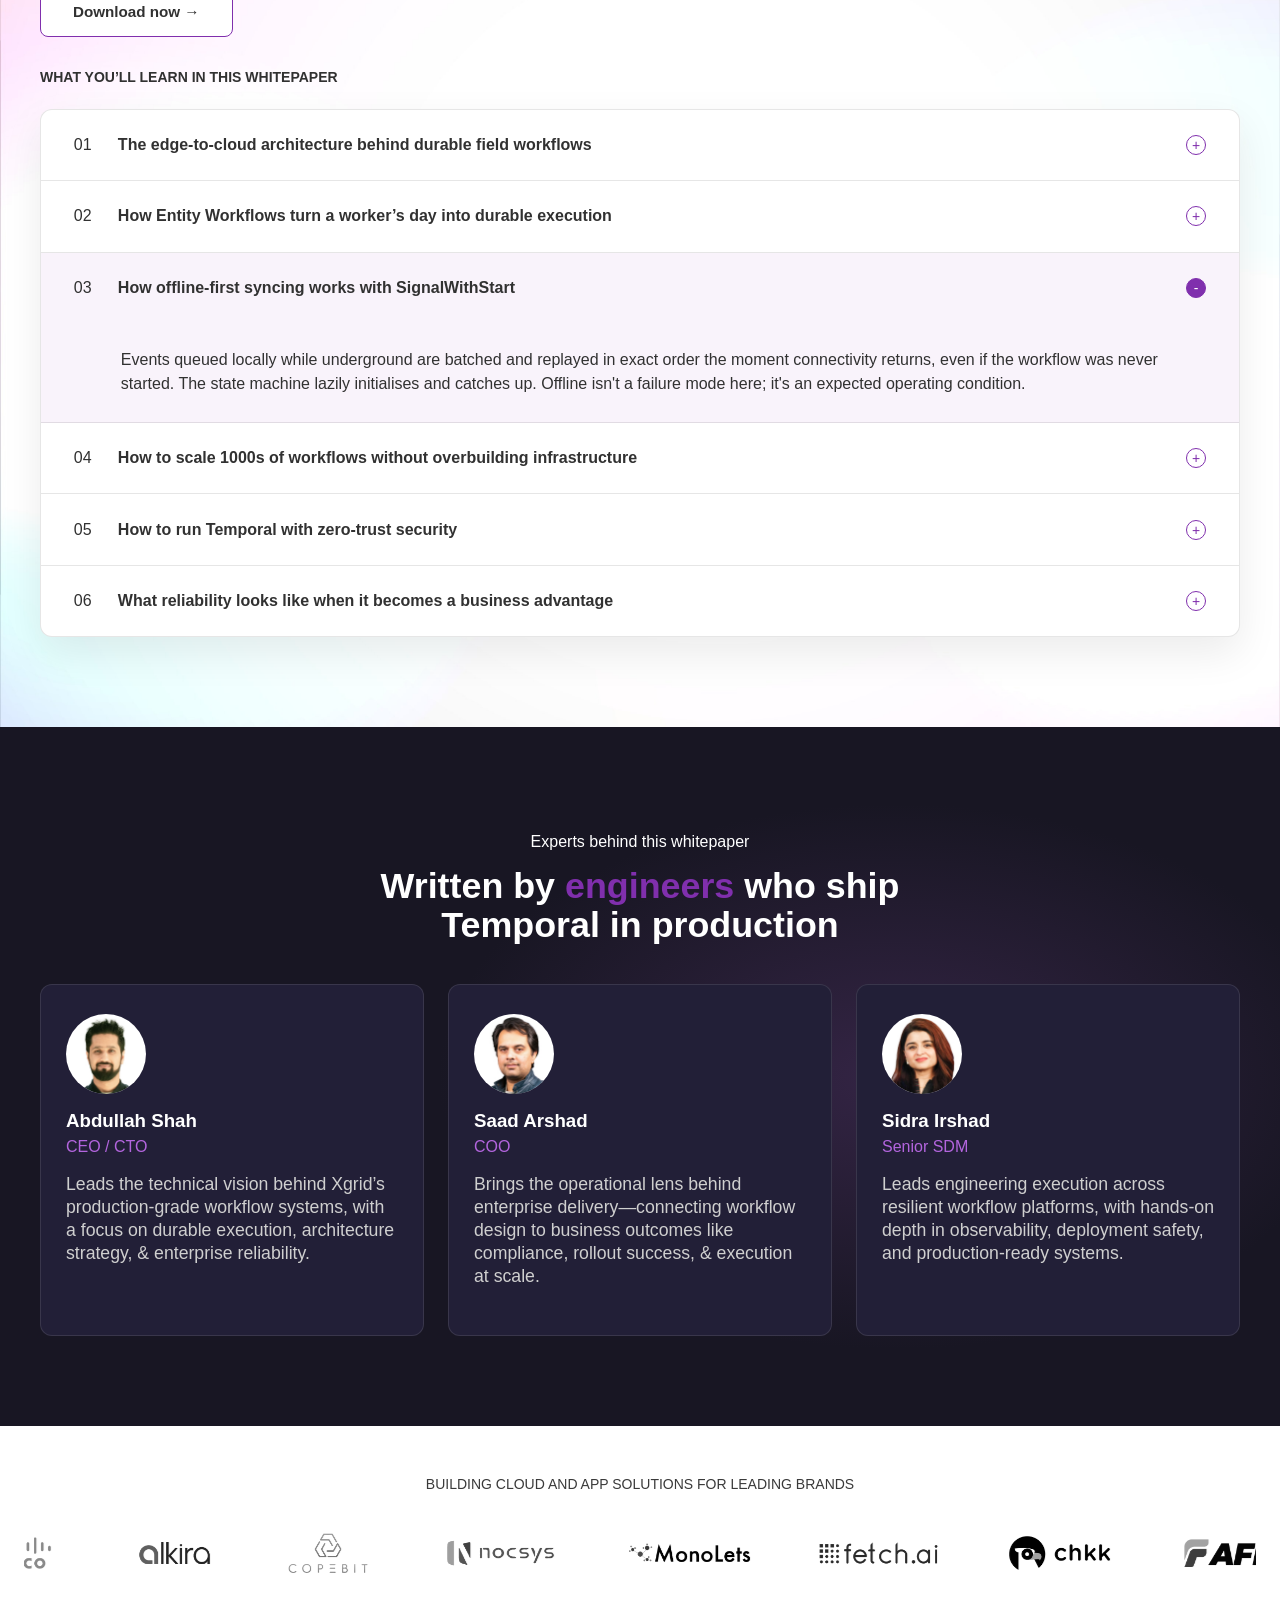
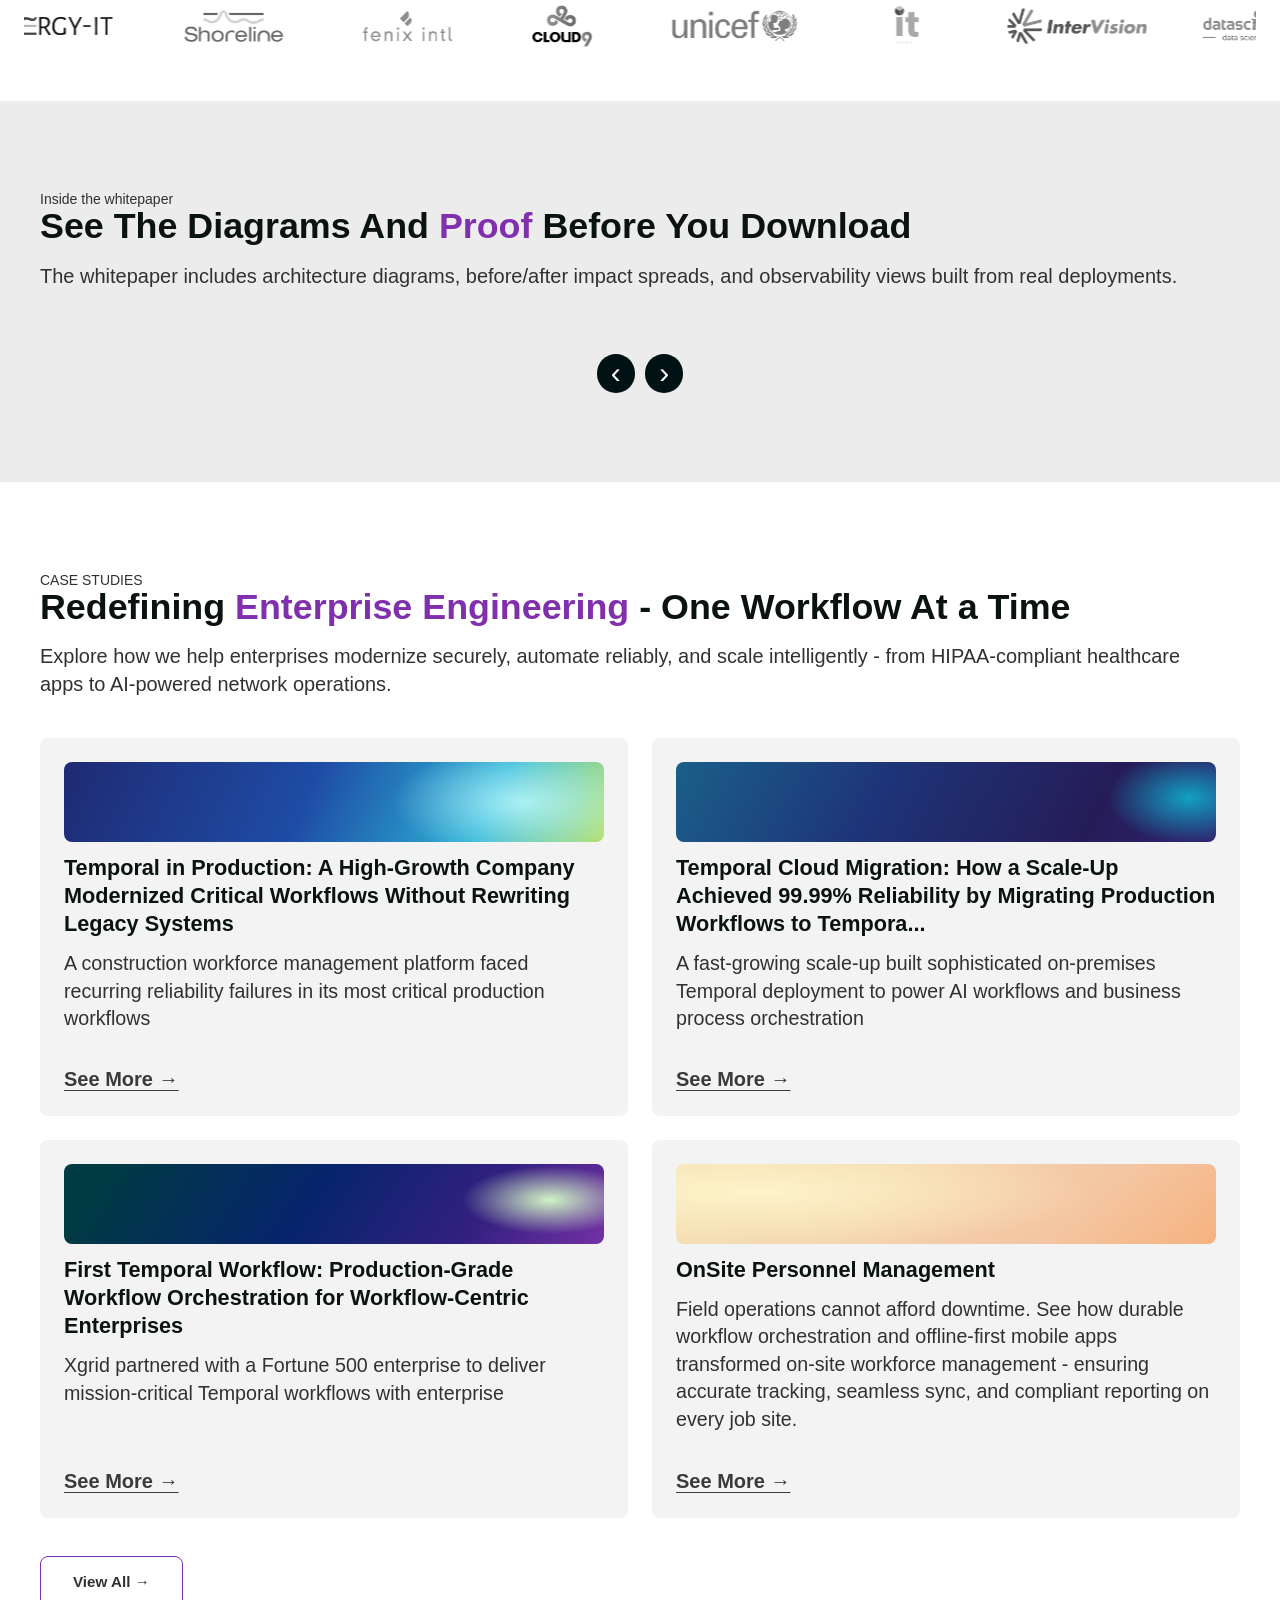
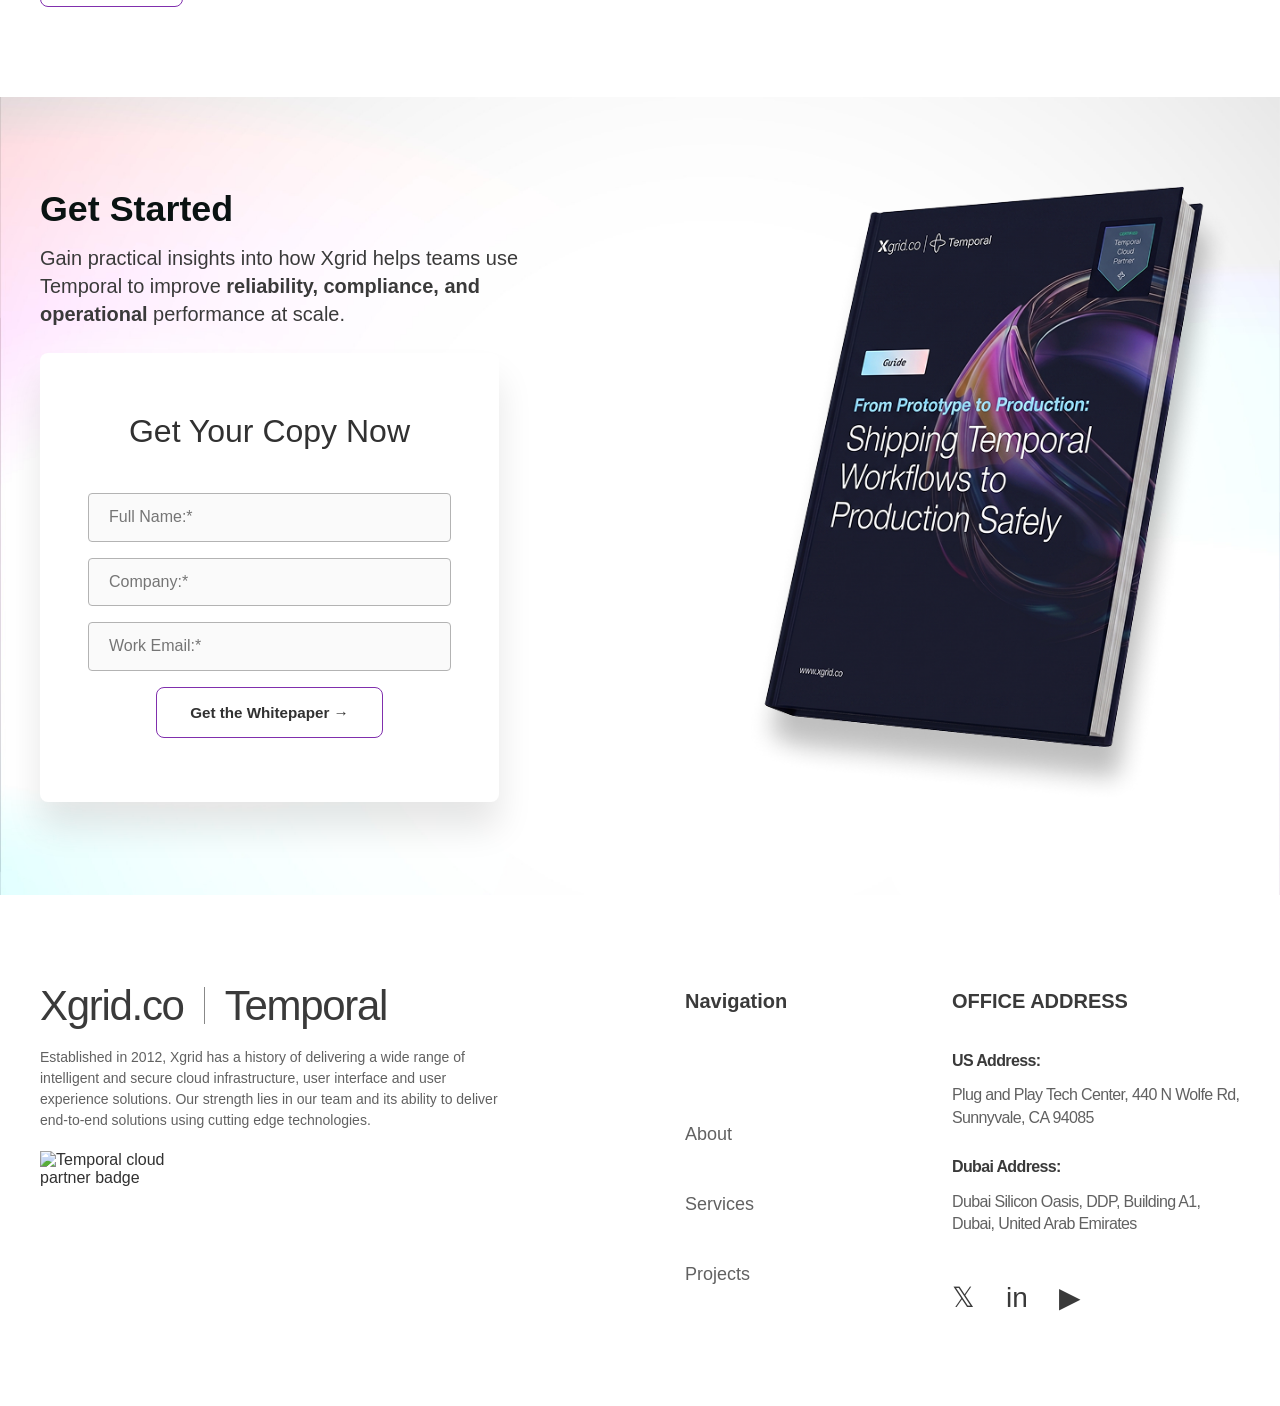
==== commit 5c1a99e3: "init" ====
--- a/index.html
+++ b/index.html
@@ -5,6 +5,7 @@
   <meta charset="UTF-8" />
   <meta name="viewport" content="width=device-width, initial-scale=1.0" />
   <title>Temporal Whitepaper Landing Page</title>
+  <link rel="stylesheet" href="https://cdn.jsdelivr.net/npm/swiper@11/swiper-bundle.min.css" />
   <link rel="stylesheet" href="styles/main.css" />
 </head>
 
@@ -39,20 +40,21 @@
 
           <aside class="hero__form-card">
             <h2 class="hero__form-title">Get Your Copy Now</h2>
-            <form class="hero__form" action="#">
+            <form class="hero__form" data-hs-form="whitepaper-download" novalidate>
               <label class="hero__field">
                 <span class="sr-only">Full Name</span>
-                <input type="text" placeholder="Full Name:*" />
+                <input type="text" name="full_name" placeholder="Full Name:*" />
               </label>
               <label class="hero__field">
-                <span class="sr-only">Job Title</span>
-                <input type="text" placeholder="Job Title:*" />
+                <span class="sr-only">Company</span>
+                <input type="text" name="company" placeholder="Company:*" />
               </label>
               <label class="hero__field">
-                <span class="sr-only">Business Email</span>
-                <input type="email" placeholder="Business Email:*" />
+                <span class="sr-only">Work Email</span>
+                <input type="email" name="email" placeholder="Work Email:*" />
               </label>
               <button class="button button--secondary" type="submit">Get the Whitepaper →</button>
+              <p class="form-feedback" data-form-feedback hidden></p>
             </form>
           </aside>
         </div>
@@ -92,9 +94,10 @@
     <section class="section intro" id="inside">
       <div class="container">
         <div class="section-header">
-          <p class="section-header__text">About this guide</p>
+          <p class="section-header__label">About this guide</p>
           <h2 class="section-header__title"><span>Instant</span> access. <span>Real</span> architecture.
-            <span>Real</span> outcomes.</h2>
+            <span>Real</span> outcomes.
+          </h2>
         </div>
         <p class="intro__description">
           Temporal makes it easier to build durable workflows. But getting to production safely takes more than a
@@ -106,27 +109,42 @@
         <div class="intro__faq-list">
           <details class="intro__faq-item">
             <summary><span>01</span>The edge-to-cloud architecture behind durable field workflows</summary>
-            <p>Mobile apps absorb chaos at the edge; Temporal handles orchestration in the cloud. Business logic stays safe even when connectivity, GPS, and devices are all failing at once. See exactly how this boundary was drawn, and why it changed everything for on-site operations.</p>
+            <p>Mobile apps absorb chaos at the edge; Temporal handles orchestration in the cloud. Business logic stays
+              safe even when connectivity, GPS, and devices are all failing at once. See exactly how this boundary was
+              drawn, and why it changed everything for on-site operations.</p>
           </details>
           <details class="intro__faq-item">
             <summary><span>02</span>How Entity Workflows turn a worker&rsquo;s day into durable execution</summary>
-            <p>Each technician's shift runs as a long-lived Temporal workflow. Check-ins, task starts, breaks, and check-outs are all signals, logged immutably and enforced in sequence. No task can begin without a safety briefing. No check-out if tools are still signed out. Learn why this model outperforms request/response APIs for human-driven processes.</p>
+            <p>Each technician's shift runs as a long-lived Temporal workflow. Check-ins, task starts, breaks, and
+              check-outs are all signals, logged immutably and enforced in sequence. No task can begin without a safety
+              briefing. No check-out if tools are still signed out. Learn why this model outperforms request/response
+              APIs for human-driven processes.</p>
           </details>
           <details class="intro__faq-item" open>
             <summary><span>03</span>How offline-first syncing works with SignalWithStart</summary>
-            <p>Events queued locally while underground are batched and replayed in exact order the moment connectivity returns, even if the workflow was never started. The state machine lazily initialises and catches up. Offline isn't a failure mode here; it's an expected operating condition.</p>
+            <p>Events queued locally while underground are batched and replayed in exact order the moment connectivity
+              returns, even if the workflow was never started. The state machine lazily initialises and catches up.
+              Offline isn't a failure mode here; it's an expected operating condition.</p>
           </details>
           <details class="intro__faq-item">
             <summary><span>04</span>How to scale 1000s of workflows without overbuilding infrastructure</summary>
-            <p>Temporal's pull-based workers absorb morning spikes naturally. Signals are persisted immediately and pulled as capacity allows. USIS ran thousands of concurrent workflows across hundreds of sites on just five Kubernetes nodes, near 100% utilisation, without a single dropped check-in or auto-scaler in sight.</p>
+            <p>Temporal's pull-based workers absorb morning spikes naturally. Signals are persisted immediately and
+              pulled as capacity allows. USIS ran thousands of concurrent workflows across hundreds of sites on just
+              five Kubernetes nodes, near 100% utilisation, without a single dropped check-in or auto-scaler in sight.
+            </p>
           </details>
           <details class="intro__faq-item">
             <summary><span>05</span>How to run Temporal with zero-trust security</summary>
-            <p>A Custom Data Converter encrypts every payload before it leaves the on-prem environment. Temporal Cloud orchestrates scheduling and sequencing without ever seeing plaintext. Full managed-service benefits, full data sovereignty: the playbook for any regulated industry adopting Temporal.</p>
+            <p>A Custom Data Converter encrypts every payload before it leaves the on-prem environment. Temporal Cloud
+              orchestrates scheduling and sequencing without ever seeing plaintext. Full managed-service benefits, full
+              data sovereignty: the playbook for any regulated industry adopting Temporal.</p>
           </details>
           <details class="intro__faq-item">
             <summary><span>06</span>What reliability looks like when it becomes a business advantage</summary>
-            <p>Payroll jumped from ~80% to 99%+ accuracy. Tool losses per site dropped from $50k+ to near zero. Compliance records became exportable on demand. Management went from reactive to real-time, with live worker heatmaps, blocker alerts, and months of workflow data for analytics. Each architecture decision tied to a measurable outcome.</p>
+            <p>Payroll jumped from ~80% to 99%+ accuracy. Tool losses per site dropped from $50k+ to near zero.
+              Compliance records became exportable on demand. Management went from reactive to real-time, with live
+              worker heatmaps, blocker alerts, and months of workflow data for analytics. Each architecture decision
+              tied to a measurable outcome.</p>
           </details>
         </div>
       </div>
@@ -135,22 +153,118 @@
     <section class="section experts">
       <div class="container">
         <div class="section-header">
-          <p class="section-header__text">Experts behind this whitepaper</p>
+          <p class="section-header__label">Experts behind this whitepaper</p>
           <h2 class="section-header__title">Written by <span>engineers</span> who ship Temporal in production</h2>
         </div>
         <div class="experts__grid">
           <article class="experts__card">
-            <h3 class="experts__name">Abdullah Shah</h3>
-            <p class="experts__role">CEO / CTO</p>
+            <div class="experts__header">
+              <img class="experts__image" src="img/abdullah.jpg" alt="Abdullah Shah" />
+              <div class="experts__header-content">
+                <h3 class="experts__name">Abdullah Shah</h3>
+                <p class="experts__role">CEO / CTO</p>
+              </div>
+            </div>
+            <p class="experts__bio">
+              Leads the technical vision behind Xgrid’s production-grade workflow systems, with a focus on durable
+              execution, architecture strategy, & enterprise reliability.
+            </p>
           </article>
           <article class="experts__card">
-            <h3 class="experts__name">Saad Arshad</h3>
-            <p class="experts__role">COO</p>
+            <div class="experts__header">
+              <img class="experts__image" src="img/saad.jpg" alt="Saad Arshad" />
+              <div class="experts__header-content">
+                <h3 class="experts__name">Saad Arshad</h3>
+                <p class="experts__role">COO</p>
+              </div>
+            </div>
+            <p class="experts__bio">
+              Brings the operational lens behind enterprise delivery—connecting workflow design to business outcomes
+              like compliance, rollout success, & execution at scale. </p>
           </article>
           <article class="experts__card">
-            <h3 class="experts__name">Sidra Irshad</h3>
-            <p class="experts__role">Senior SDM</p>
-          </article>
+            <div class="experts__header">
+              <img class="experts__image" src="img/sidra.jpg" alt="Sidra Irshad " />
+              <div class="experts__header-content">
+                <h3 class="experts__name">Sidra Irshad</h3>
+                <p class="experts__role">Senior SDM</p>
+              </div>
+            </div>
+            <p class="experts__bio">
+              Leads engineering execution across resilient workflow platforms, with hands-on depth in observability,
+              deployment safety, and production-ready systems. </p>
+          </article>
+        </div>
+      </div>
+    </section>
+
+    <section class="section brands-marquee" aria-label="Client logos">
+      <div class="">
+        <p class="brands-marquee__title">BUILDING CLOUD AND APP SOLUTIONS FOR LEADING BRANDS</p>
+
+        <div class="brands-marquee__marquee" data-marquee data-speed="0.55" data-direction="left">
+          <div class="brands-marquee__track">
+            <div class="brands-marquee__item"><img src="img/client-logos/cisco.png" alt="Cisco" /></div>
+            <div class="brands-marquee__item"><img src="img/client-logos/alkira.png" alt="Alkira" /></div>
+            <div class="brands-marquee__item"><img src="img/client-logos/copebit.png" alt="Copebit" /></div>
+            <div class="brands-marquee__item"><img src="img/client-logos/nocsys.png" alt="Nocsys" /></div>
+            <div class="brands-marquee__item"><img src="img/client-logos/monolets.png" alt="Monolets" /></div>
+            <div class="brands-marquee__item"><img src="img/client-logos/fetch.png" alt="Fetch.ai" /></div>
+            <div class="brands-marquee__item"><img src="img/client-logos/chkk.png" alt="Chkk" /></div>
+            <div class="brands-marquee__item"><img src="img/client-logos/fafl.png" alt="FAFL" /></div>
+            <div class="brands-marquee__item"><img src="img/client-logos/expert.png" alt="Expert Marketing Advisors" /></div>
+            <div class="brands-marquee__item"><img src="img/client-logos/an10.png" alt="AN10" /></div>
+          </div>
+        </div>
+
+        <div class="brands-marquee__marquee" data-marquee data-speed="0.5" data-direction="left">
+          <div class="brands-marquee__track">
+            <div class="brands-marquee__item"><img src="img/client-logos/synergy.png" alt="Synergy IT" /></div>
+            <div class="brands-marquee__item"><img src="img/client-logos/shoreline.png" alt="Shoreline" /></div>
+            <div class="brands-marquee__item"><img src="img/client-logos/fenix.png" alt="Fenix" /></div>
+            <div class="brands-marquee__item"><img src="img/client-logos/cloud.png" alt="Cloud9" /></div>
+            <div class="brands-marquee__item"><img src="img/client-logos/unicef.png" alt="UNICEF" /></div>
+            <div class="brands-marquee__item"><img src="img/client-logos/it.png" alt="IT" /></div>
+            <div class="brands-marquee__item"><img src="img/client-logos/intervision.png" alt="InterVision" /></div>
+            <div class="brands-marquee__item"><img src="img/client-logos/datascience.png" alt="Data Science Dojo" /></div>
+            <div class="brands-marquee__item"><img src="img/client-logos/2ndquadrant.png" alt="2ndQuadrant" /></div>
+            <div class="brands-marquee__item"><img src="img/client-logos/tameer.png" alt="Tameer" /></div>
+          </div>
+        </div>
+      </div>
+    </section>
+
+    <section class="section inside-slider" id="inside-slider">
+      <div class="container">
+        <div class="section-header">
+          <p class="section-header__text">Inside the whitepaper</p>
+          <h2 class="section-header__title">See The Diagrams And <span>Proof</span> Before You Download</h2>
+          <p class="section-header__text inside-slider__text">
+            The whitepaper includes architecture diagrams, before/after impact spreads, and observability views built from real
+            deployments.
+          </p>
+        </div>
+
+        <div class="inside-slider__panel swiper js-inside-swiper">
+          <div class="swiper-wrapper">
+            <div class="swiper-slide">
+              <img class="inside-slider__diagram" src="./img/inside-slider-1.png" alt="Whitepaper inside slide 1" />
+            </div>
+            <div class="swiper-slide">
+              <img class="inside-slider__diagram" src="./img/inside-slider-2.png" alt="Whitepaper inside slide 2" />
+            </div>
+            <div class="swiper-slide">
+              <img class="inside-slider__diagram" src="./img/inside-slider-3.png" alt="Whitepaper inside slide 3" />
+            </div>
+            <div class="swiper-slide">
+              <img class="inside-slider__diagram" src="./img/inside-slider-4.png" alt="Whitepaper inside slide 4" />
+            </div>
+          </div>
+        </div>
+
+        <div class="inside-slider__controls" aria-label="Slider controls">
+          <button class="inside-slider__control inside-slider__control--prev" type="button" aria-label="Previous slide">‹</button>
+          <button class="inside-slider__control inside-slider__control--next" type="button" aria-label="Next slide">›</button>
         </div>
       </div>
     </section>
@@ -160,19 +274,45 @@
         <div class="section-header">
           <p class="section-header__text">Case Studies</p>
           <h2 class="section-header__title">Redefining <span>Enterprise Engineering</span> - One Workflow At a Time</h2>
+          <p class="section-header__text case-studies__intro">
+            Explore how we help enterprises modernize securely, automate reliably, and scale intelligently - from HIPAA-compliant
+            healthcare apps to AI-powered network operations.
+          </p>
         </div>
         <div class="case-studies__grid">
           <article class="case-studies__card">
-            <h3>Temporal in Production</h3><a href="#">See More →</a>
+            <div class="case-studies__thumb case-studies__thumb--one" aria-hidden="true"></div>
+            <h3 class="case-studies__title">Temporal in Production: A High-Growth Company Modernized Critical Workflows Without Rewriting Legacy Systems</h3>
+            <p class="case-studies__text">
+              A construction workforce management platform faced recurring reliability failures in its most critical production workflows
+            </p>
+            <a class="case-studies__link" href="#">See More →</a>
           </article>
           <article class="case-studies__card">
-            <h3>Temporal Cloud Migration</h3><a href="#">See More →</a>
+            <div class="case-studies__thumb case-studies__thumb--two" aria-hidden="true"></div>
+            <h3 class="case-studies__title">Temporal Cloud Migration: How a Scale-Up Achieved 99.99% Reliability by Migrating Production Workflows to Tempora...</h3>
+            <p class="case-studies__text">
+              A fast-growing scale-up built sophisticated on-premises Temporal deployment to power AI workflows and business process
+              orchestration
+            </p>
+            <a class="case-studies__link" href="#">See More →</a>
           </article>
           <article class="case-studies__card">
-            <h3>First Temporal Workflow</h3><a href="#">See More →</a>
+            <div class="case-studies__thumb case-studies__thumb--three" aria-hidden="true"></div>
+            <h3 class="case-studies__title">First Temporal Workflow: Production-Grade Workflow Orchestration for Workflow-Centric Enterprises</h3>
+            <p class="case-studies__text">
+              Xgrid partnered with a Fortune 500 enterprise to deliver mission-critical Temporal workflows with enterprise
+            </p>
+            <a class="case-studies__link" href="#">See More →</a>
           </article>
           <article class="case-studies__card">
-            <h3>OnSite Personnel Management</h3><a href="#">See More →</a>
+            <div class="case-studies__thumb case-studies__thumb--four" aria-hidden="true"></div>
+            <h3 class="case-studies__title">OnSite Personnel Management</h3>
+            <p class="case-studies__text">
+              Field operations cannot afford downtime. See how durable workflow orchestration and offline-first mobile apps transformed
+              on-site workforce management - ensuring accurate tracking, seamless sync, and compliant reporting on every job site.
+            </p>
+            <a class="case-studies__link" href="#">See More →</a>
           </article>
         </div>
         <a class="button button--primary" href="#">View All →</a>
@@ -182,18 +322,34 @@
     <section class="section get-started">
       <div class="container">
         <div class="get-started__layout">
-          <div class="section-header">
+          <div class="get-started__content">
+            <div class="section-header">
             <h2 class="section-header__title">Get Started</h2>
-            <p class="section-header__text">
-              Gain practical insights into how Xgrid helps teams use Temporal to improve reliability, compliance, and
-              operational
-              performance at scale.
-            </p>
+              <p class="section-header__text get-started__intro">
+                Gain practical insights into how Xgrid helps teams use Temporal to improve <strong>reliability, compliance, and
+                  operational</strong> performance at scale.
+              </p>
+            </div>
+            <aside class="get-started__form-card">
+              <h3 class="get-started__form-title">Get Your Copy Now</h3>
+              <form class="get-started__form" data-hs-form="whitepaper-download" novalidate>
+                <label class="get-started__field"><span class="sr-only">Full Name</span><input type="text"
+                    name="full_name" placeholder="Full Name:*" /></label>
+                <label class="get-started__field"><span class="sr-only">Company</span><input type="text" name="company"
+                    placeholder="Company:*" /></label>
+                <label class="get-started__field"><span class="sr-only">Work Email</span><input type="email" name="email"
+                    placeholder="Work Email:*" /></label>
+                <button class="button button--secondary get-started__button" type="submit">Get the Whitepaper →</button>
+                <p class="form-feedback" data-form-feedback hidden></p>
+              </form>
+            </aside>
           </div>
-          <aside class="get-started__form-card">
-            <h3>Get Your Copy Now</h3>
-            <a class="button button--secondary" href="#">Get the Whitepaper →</a>
-          </aside>
+          <div class="get-started__book-wrap">
+            <img
+              class="get-started__book"
+              src="./img/get-started-book.png"
+              alt="Temporal whitepaper book cover mockup" />
+          </div>
         </div>
       </div>
     </section>
@@ -202,13 +358,44 @@
       <div class="container">
         <div class="footer__grid">
           <div class="footer__about">
-            <h3>Xgrid.co | Temporal</h3>
+            <div class="footer__brand">
+              <span class="footer__brand-name">Xgrid.co</span>
+              <span class="footer__brand-divider" aria-hidden="true"></span>
+              <span class="footer__brand-name">Temporal</span>
+            </div>
+            <p class="footer__about-text">
+              Established in 2012, Xgrid has a history of delivering a wide range of intelligent and secure cloud infrastructure, user
+              interface and user experience solutions. Our strength lies in our team and its ability to deliver end-to-end solutions
+              using cutting edge technologies.
+            </p>
+            <img
+              class="footer__badge"
+              src="assets/c__Users_xgrid_AppData_Roaming_Cursor_User_workspaceStorage_c5e3c7727f3833509096f9cc24b6eed9_images_Footer-4770e856-4cbb-4ea8-a43b-e35a8189e976.png"
+              alt="Temporal cloud partner badge" />
           </div>
           <nav class="footer__nav">
             <h3>Navigation</h3>
+            <ul class="footer__list">
+              <li><a href="#">About</a></li>
+              <li><a href="#">Services</a></li>
+              <li><a href="#">Projects</a></li>
+            </ul>
           </nav>
           <address class="footer__address">
-            <h3>Office Address</h3>
+            <h3>OFFICE ADDRESS</h3>
+            <div class="footer__address-block">
+              <p class="footer__address-title">US Address:</p>
+              <p class="footer__address-text">Plug and Play Tech Center, 440 N Wolfe Rd, Sunnyvale, CA 94085</p>
+            </div>
+            <div class="footer__address-block">
+              <p class="footer__address-title">Dubai Address:</p>
+              <p class="footer__address-text">Dubai Silicon Oasis, DDP, Building A1, Dubai, United Arab Emirates</p>
+            </div>
+            <div class="footer__socials">
+              <a class="footer__social" href="#" aria-label="X">𝕏</a>
+              <a class="footer__social" href="#" aria-label="LinkedIn">in</a>
+              <a class="footer__social" href="#" aria-label="YouTube">▶</a>
+            </div>
           </address>
         </div>
       </div>
@@ -218,7 +405,195 @@
         class="floating-pill__text">Download Whitepaper</span></a>
   </main>
 
+  <script src="https://cdn.jsdelivr.net/npm/swiper@11/swiper-bundle.min.js"></script>
   <script>
+    class BrandMarquee {
+      constructor(root) {
+        this.root = root;
+        this.track = root.querySelector(".brands-marquee__track");
+        this.speed = Number(root.dataset.speed || 0.5);
+        this.direction = root.dataset.direction || "left";
+        this.position = 0;
+        this.raf = null;
+        this.init();
+      }
+
+      init() {
+        this.cloneUntilFilled();
+        this.start();
+      }
+
+      cloneUntilFilled() {
+        const containerWidth = this.root.offsetWidth;
+        let trackWidth = this.track.scrollWidth;
+        const originalItems = Array.from(this.track.children);
+
+        while (trackWidth < containerWidth * 2) {
+          originalItems.forEach((item) => {
+            this.track.appendChild(item.cloneNode(true));
+          });
+          trackWidth = this.track.scrollWidth;
+        }
+      }
+
+      start() {
+        const animate = () => {
+          const move = this.direction === "left" ? -this.speed : this.speed;
+          this.position += move;
+          const resetPoint = this.track.scrollWidth / 2;
+
+          if (Math.abs(this.position) >= resetPoint) {
+            this.position = 0;
+          }
+
+          this.track.style.transform = `translateX(${this.position}px)`;
+          this.raf = requestAnimationFrame(animate);
+        };
+
+        animate();
+      }
+    }
+
+    document.querySelectorAll("[data-marquee]").forEach((marquee) => {
+      new BrandMarquee(marquee);
+    });
+
+    const insideSwiperElement = document.querySelector(".js-inside-swiper");
+    if (insideSwiperElement && typeof Swiper !== "undefined") {
+      new Swiper(insideSwiperElement, {
+        autoHeight: true,
+        loop: true,
+        slidesPerView: 1,
+        spaceBetween: 0,
+        speed: 500,
+        touchRatio: 1,
+        navigation: {
+          nextEl: ".inside-slider__control--next",
+          prevEl: ".inside-slider__control--prev",
+        },
+      });
+    }
+
+    const HS_PORTAL_ID = "4404057";
+    const HS_FORM_ID = "e3113b58-aa84-45c1-ad9a-bcab72776e51";
+    const HS_ENDPOINT = `https://api.hsforms.com/submissions/v3/integration/submit/${HS_PORTAL_ID}/${HS_FORM_ID}`;
+
+    const validators = {
+      full_name(value) {
+        const trimmed = value.trim();
+        if (!trimmed) return "Full Name is required";
+        if (trimmed.length < 3) return "Full Name must be at least 3 characters";
+        if (trimmed.length > 50) return "Full Name must be at most 50 characters";
+        if (!/^[a-zA-Z\s.'-]+$/.test(trimmed)) return "Name can only contain letters and valid characters";
+        return "";
+      },
+      email(value) {
+        const trimmed = value.trim().toLowerCase();
+        if (!trimmed) return "Email is required";
+        if (!/^[^\s@]+@[^\s@]+\.[^\s@]{2,}$/.test(trimmed)) return "Enter a valid email";
+        return "";
+      },
+      company(value) {
+        const trimmed = value.trim();
+        if (!trimmed) return "Company is required";
+        if (trimmed.length < 2) return "Company must be at least 2 characters";
+        if (trimmed.length > 75) return "Company must be at most 75 characters";
+        if (!/^[a-zA-Z0-9\s&.,'-]+$/.test(trimmed)) return "Company contains invalid characters";
+        return "";
+      },
+    };
+
+    function validateForm(form) {
+      const fields = ["full_name", "email", "company"];
+      let errorMessage = "";
+
+      fields.forEach((fieldName) => {
+        const input = form.elements[fieldName];
+        if (!input) return;
+        const error = validators[fieldName](input.value || "");
+        input.classList.toggle("is-error", !!error);
+        if (!errorMessage && error) errorMessage = error;
+      });
+
+      return errorMessage;
+    }
+
+    async function submitToHubSpot(form) {
+      const data = new FormData(form);
+      const fields = ["full_name", "email", "company"]
+        .map((name) => ({ name, value: String(data.get(name) || "").trim() }))
+        .filter((item) => item.value !== "");
+
+      const payload = {
+        fields,
+        context: {
+          pageUri: window.location.href,
+          pageName: document.title,
+        },
+      };
+
+      const res = await fetch(HS_ENDPOINT, {
+        method: "POST",
+        headers: { "Content-Type": "application/json" },
+        body: JSON.stringify(payload),
+      });
+
+      if (!res.ok) {
+        const err = await res.json().catch(() => ({}));
+        throw new Error(err?.message || `HubSpot error ${res.status}`);
+      }
+
+      return res.json();
+    }
+
+    function setFeedback(form, message, type) {
+      const feedback = form.querySelector("[data-form-feedback]");
+      if (!feedback) return;
+      feedback.hidden = !message;
+      feedback.textContent = message || "";
+      feedback.classList.remove("form-feedback--error", "form-feedback--success");
+      if (message && type) feedback.classList.add(`form-feedback--${type}`);
+    }
+
+    function bindHubSpotForms() {
+      const forms = document.querySelectorAll("[data-hs-form]");
+      forms.forEach((form) => {
+        form.addEventListener("submit", async (event) => {
+          event.preventDefault();
+          setFeedback(form, "", "");
+
+          const validationError = validateForm(form);
+          if (validationError) {
+            setFeedback(form, validationError, "error");
+            return;
+          }
+
+          const button = form.querySelector("button[type='submit']");
+          const originalLabel = button ? button.textContent : "";
+          if (button) {
+            button.disabled = true;
+            button.textContent = "Submitting...";
+          }
+
+          try {
+            await submitToHubSpot(form);
+            form.reset();
+            form.querySelectorAll("input").forEach((input) => input.classList.remove("is-error"));
+            setFeedback(form, "Thanks! Your form has been submitted.", "success");
+          } catch (error) {
+            setFeedback(form, error.message || "Something went wrong. Please try again.", "error");
+          } finally {
+            if (button) {
+              button.disabled = false;
+              button.textContent = originalLabel;
+            }
+          }
+        });
+      });
+    }
+
+    bindHubSpotForms();
+
     const ALLOW_MULTIPLE_FAQS_OPEN = false;
 
     if (!ALLOW_MULTIPLE_FAQS_OPEN) {
--- a/styles/main.css
+++ b/styles/main.css
@@ -31,7 +31,7 @@
 
 body {
   color: var(--color-text-body);
-  font-family: Arial, Helvetica, sans-serif;
+  font-family: "Helvetica Neue LT Pro", sans-serif;
   margin: 0;
 }
 
@@ -72,6 +72,10 @@
   background: var(--color-accent);
   color: #ffffff;
 }
+.button:disabled {
+  cursor: not-allowed;
+  opacity: 0.7;
+}
 
 .container {
   margin: 0 auto;
@@ -130,11 +134,13 @@
   color: var(--color-text-body);
   font-size: var(--font-14);
   text-transform: uppercase;
+  margin: 0;
 }
 .section-header__title {
   color: var(--color-text-heading);
   font-size: var(--font-28);
   line-height: 1.1;
+  margin: 0;
 }
 .section-header__title span {
   color: var(--color-accent);
@@ -149,6 +155,20 @@
   padding: 0;
   position: absolute;
   width: 1px;
+}
+
+.form-feedback {
+  font-size: 14px;
+  line-height: 1.4;
+  margin: 4px 0 0;
+}
+
+.form-feedback--error {
+  color: #d92d20;
+}
+
+.form-feedback--success {
+  color: #067647;
 }
 
 /* hero */
@@ -287,6 +307,9 @@
   padding: 12px 20px;
   width: 100%;
 }
+.hero__field input.is-error {
+  border-color: #d92d20;
+}
 .hero__form {
   display: -ms-grid;
   display: grid;
@@ -468,10 +491,12 @@
 /* experts */
 /* --------------------- */
 .experts {
-  background: var(--color-bg-dark);
+  background: radial-gradient(55% 60% at 70% 50%, rgba(179, 101, 222, 0.18) 0%, #181623 65%), radial-gradient(40% 40% at 20% 80%, rgb(179, 101, 222) 0%, #181623 60%);
   color: #ffffff;
 }
 .experts .section-header {
+  margin: 0 auto;
+  max-width: 600px;
   text-align: center;
 }
 .experts .section-header__text {
@@ -498,6 +523,31 @@
     grid-template-columns: repeat(3, 1fr);
   }
 }
+.experts__header {
+  display: -webkit-box;
+  display: -ms-flexbox;
+  display: flex;
+  gap: 16px;
+  -webkit-box-orient: horizontal;
+  -webkit-box-direction: normal;
+      -ms-flex-direction: row;
+          flex-direction: row;
+}
+@media (min-width: 1024px) {
+  .experts__header {
+    -webkit-box-orient: vertical;
+    -webkit-box-direction: normal;
+        -ms-flex-direction: column;
+            flex-direction: column;
+  }
+}
+.experts__image {
+  border-radius: 100%;
+  width: 80px;
+  height: auto;
+  -o-object-fit: cover;
+     object-fit: cover;
+}
 .experts__name {
   margin: 0;
 }
@@ -505,29 +555,224 @@
   color: var(--color-accent-soft);
   margin: 6px 0 0;
 }
+.experts__bio {
+  color: #CFCFCF;
+  font-size: clamp(16px, 0.196vw + 15.176px, 18px);
+  font-weight: 400;
+  line-height: 130%;
+}
 
 /* END experts */
 /* --------------------- */
+/* brands-marquee */
+/* --------------------- */
+.brands-marquee {
+  background: #fff;
+  overflow: hidden;
+  padding-bottom: clamp(40px, 4vw, 60px);
+  padding-top: clamp(40px, 4vw, 56px);
+}
+.brands-marquee__item {
+  -webkit-box-align: center;
+      -ms-flex-align: center;
+          align-items: center;
+  display: -webkit-inline-box;
+  display: -ms-inline-flexbox;
+  display: inline-flex;
+  -webkit-box-flex: 0;
+      -ms-flex: 0 0 auto;
+          flex: 0 0 auto;
+  -webkit-box-pack: center;
+      -ms-flex-pack: center;
+          justify-content: center;
+  min-width: clamp(90px, 9vw, 150px);
+}
+.brands-marquee__item img {
+  display: block;
+  height: clamp(35px, 1.471vw + 28.824px, 50px);
+  max-width: auto;
+  -o-object-fit: contain;
+     object-fit: contain;
+  width: auto;
+  -webkit-filter: grayscale(100%);
+          filter: grayscale(100%);
+}
+.brands-marquee__marquee {
+  overflow: hidden;
+  position: relative;
+  width: 100%;
+}
+.brands-marquee__marquee + .brands-marquee__marquee {
+  margin-top: clamp(20px, 2vw, 30px);
+}
+.brands-marquee__title {
+  color: #3a3a3a;
+  font-size: 14px;
+  font-weight: 500;
+  line-height: 1;
+  margin: 0 0 clamp(28px, 3vw, 40px);
+  text-align: center;
+  text-transform: uppercase;
+}
+.brands-marquee__track {
+  -webkit-box-align: center;
+      -ms-flex-align: center;
+          align-items: center;
+  display: -webkit-box;
+  display: -ms-flexbox;
+  display: flex;
+  gap: clamp(28px, 3vw, 44px);
+  width: -webkit-max-content;
+  width: -moz-max-content;
+  width: max-content;
+  will-change: transform;
+}
+
+/* END brands-marquee */
+/* --------------------- */
+/* inside-slider */
+/* --------------------- */
+.inside-slider {
+  background: var(--color-bg-light);
+}
+.inside-slider .section-header__text {
+  text-transform: none;
+}
+.inside-slider__controls {
+  display: -webkit-box;
+  display: -ms-flexbox;
+  display: flex;
+  gap: 10px;
+  -webkit-box-pack: center;
+      -ms-flex-pack: center;
+          justify-content: center;
+  margin-top: clamp(18px, 2.5vw, 32px);
+}
+.inside-slider__control {
+  -webkit-box-align: center;
+      -ms-flex-align: center;
+          align-items: center;
+  background: #001213;
+  border: none;
+  border-radius: 50%;
+  color: #ffffff;
+  cursor: pointer;
+  display: -webkit-inline-box;
+  display: -ms-inline-flexbox;
+  display: inline-flex;
+  font-size: 30px;
+  height: clamp(34px, 3vw, 47px);
+  -webkit-box-pack: center;
+      -ms-flex-pack: center;
+          justify-content: center;
+  line-height: 1;
+  width: clamp(34px, 3vw, 47px);
+}
+.inside-slider__diagram {
+  border-radius: 8px;
+  display: block;
+  height: auto;
+  margin: 0 auto;
+  max-width: 100%;
+  width: 100%;
+}
+.inside-slider__panel {
+  background: #ffffff;
+  border-radius: 8px;
+  margin-top: clamp(20px, 2.5vw, 32px);
+  overflow: hidden;
+}
+.inside-slider .swiper-slide {
+  -webkit-box-align: center;
+      -ms-flex-align: center;
+          align-items: center;
+  display: -webkit-box;
+  display: -ms-flexbox;
+  display: flex;
+  -webkit-box-pack: center;
+      -ms-flex-pack: center;
+          justify-content: center;
+}
+.inside-slider .swiper-wrapper {
+  -webkit-box-align: stretch;
+      -ms-flex-align: stretch;
+          align-items: stretch;
+}
+.inside-slider__text {
+  font-size: clamp(16px, 1.6vw, 20px);
+  line-height: 1.4;
+  margin-top: clamp(12px, 2vw, 16px);
+}
+
+/* END inside-slider */
+/* --------------------- */
 /* case-studies */
 /* --------------------- */
 .case-studies {
-  background: var(--color-bg-light);
+  background: #fff;
+  position: relative;
+  z-index: 2;
+}
+.case-studies .section-header__text {
+  text-transform: uppercase;
+}
+.case-studies__intro {
+  font-size: clamp(16px, 1.56vw, 20px);
+  line-height: 1.4;
+  margin-top: clamp(12px, 1.8vw, 16px);
+  max-width: 1157px;
+  text-transform: none !important;
 }
 .case-studies__card {
   background: #f3f3f3;
   border-radius: 8px;
   display: -ms-grid;
   display: grid;
-  gap: 16px;
-  min-height: 260px;
+  gap: 12px;
+  min-height: 378px;
   padding: 24px;
-}
-.case-studies__card a {
-  color: var(--color-text-body);
-  font-weight: 700;
-  text-decoration: none;
-}
-.case-studies__card h3 {
+  -ms-grid-rows: 80px 12px auto 12px 1fr 12px auto;
+  grid-template-rows: 80px auto 1fr auto;
+}
+.case-studies__link {
+  color: #3a3a3a;
+  font-size: 20px;
+  font-weight: 600;
+  line-height: 1.3;
+  text-decoration: underline;
+  text-decoration-thickness: 5%;
+  text-underline-offset: 4px;
+  width: -webkit-fit-content;
+  width: -moz-fit-content;
+  width: fit-content;
+}
+.case-studies__text {
+  color: #313131;
+  font-size: clamp(18px, 0.2vw + 17.1px, 20px);
+  line-height: 1.4;
+  margin: 0;
+}
+.case-studies__thumb {
+  border-radius: 8px;
+  height: 80px;
+  width: 100%;
+}
+.case-studies__thumb--four {
+  background: radial-gradient(120% 140% at 15% 35%, rgba(255, 246, 204, 0.9) 0%, rgba(255, 246, 204, 0) 52%), linear-gradient(140deg, #f2dfb0 0%, #f3d4ad 40%, #f4c6a2 72%, #f6b27f 100%);
+}
+.case-studies__thumb--one {
+  background: radial-gradient(40% 120% at 85% 50%, rgba(196, 253, 255, 0.8) 0%, rgba(196, 253, 255, 0) 60%), linear-gradient(114deg, #1f2a73 0%, #1e4ca5 45%, #2db3d6 78%, #b7df65 100%);
+}
+.case-studies__thumb--three {
+  background: radial-gradient(36% 94% at 90% 45%, rgba(216, 255, 199, 0.95) 0%, rgba(216, 255, 199, 0) 45%), linear-gradient(123deg, #003a43 8%, #07246d 46%, #33207f 76%, #7331a5 100%);
+}
+.case-studies__thumb--two {
+  background: radial-gradient(26% 98% at 95% 45%, rgba(0, 245, 255, 0.6) 0%, rgba(0, 245, 255, 0) 58%), linear-gradient(118deg, #1a5f8a 0%, #1e3478 38%, #251c57 77%, #2f2470 100%);
+}
+.case-studies__title {
+  color: #0a1312;
+  font-size: clamp(20px, 0.2vw + 19.1px, 22px);
+  line-height: 1.3;
   margin: 0;
 }
 .case-studies__grid {
@@ -549,6 +794,49 @@
 /* --------------------- */
 .get-started {
   background: var(--color-bg-light);
+  background-image: url(../img/white-paper-intro-bg-mobile.jpg);
+  background-size: cover;
+  background-position: center;
+  background-repeat: no-repeat;
+  overflow: hidden;
+}
+@media (min-width: 1024px) {
+  .get-started {
+    background-image: url(../img/white-paper-intro-bg.jpg);
+  }
+}
+.get-started__book {
+  display: block;
+  height: auto;
+  max-width: 100%;
+  width: 100%;
+}
+.get-started__book-wrap {
+  margin: 0 auto;
+  max-width: 497px;
+  width: 100%;
+}
+.get-started__button {
+  max-width: 227px;
+  margin: 0 auto;
+}
+.get-started__content {
+  display: -ms-grid;
+  display: grid;
+  gap: 24px;
+}
+.get-started__field input {
+  background: #fafafa;
+  border: 1px solid #b3b3b3;
+  border-radius: 4px;
+  color: #858585;
+  font-size: 16px;
+  line-height: 1.4;
+  padding: 12px 20px;
+  width: 100%;
+}
+.get-started__field input.is-error {
+  border-color: #d92d20;
 }
 .get-started__form-card {
   background: #ffffff;
@@ -557,21 +845,46 @@
           box-shadow: var(--shadow-card);
   display: -ms-grid;
   display: grid;
-  gap: 24px;
+  gap: 48px;
+  max-width: 459px;
   padding: clamp(32px, 5vw, 64px) clamp(24px, 4vw, 48px);
+  width: 100%;
+}
+.get-started__form {
+  display: -ms-grid;
+  display: grid;
+  gap: 16px;
+}
+.get-started__form-title {
+  color: #313131;
+  font-size: clamp(24px, 2.5vw, 44px);
+  font-weight: 500;
+  line-height: 28px;
+  margin: 0;
+  text-align: center;
+}
+.get-started__intro {
+  color: #3a3a3a;
+  font-size: clamp(16px, 1.56vw, 20px);
+  line-height: 1.4;
+  margin-top: 16px;
+  text-transform: none !important;
 }
 .get-started__layout {
+  -webkit-box-align: center;
+      -ms-flex-align: center;
+          align-items: center;
   display: -ms-grid;
   display: grid;
   gap: 32px;
 }
 @media (min-width: 1024px) {
   .get-started__layout {
-    -webkit-box-align: start;
-        -ms-flex-align: start;
-            align-items: start;
-    -ms-grid-columns: 520px 459px;
-    grid-template-columns: 520px 459px;
+    -webkit-box-align: center;
+        -ms-flex-align: center;
+            align-items: center;
+    -ms-grid-columns: 520px 497px;
+    grid-template-columns: 520px 497px;
     -webkit-box-pack: justify;
         -ms-flex-pack: justify;
             justify-content: space-between;
@@ -592,12 +905,136 @@
 }
 @media (min-width: 1024px) {
   .footer__grid {
-    -webkit-column-gap: 80px;
-       -moz-column-gap: 80px;
-            column-gap: 80px;
-    -ms-grid-columns: 484px 80px 106px 80px 1fr;
-    grid-template-columns: 484px 106px 1fr;
-  }
+    -webkit-column-gap: 161px;
+       -moz-column-gap: 161px;
+            column-gap: 161px;
+    -ms-grid-columns: 484px 161px 106px 161px 288px;
+    grid-template-columns: 484px 106px 288px;
+  }
+}
+.footer__about {
+  display: -ms-grid;
+  display: grid;
+  gap: 20px;
+}
+.footer__about-text {
+  color: #3a3a3a;
+  font-size: 14px;
+  line-height: 1.5;
+  margin: 0;
+  max-width: 460px;
+  opacity: 0.8;
+}
+.footer__address {
+  color: #3a3a3a;
+  display: -ms-grid;
+  display: grid;
+  font-style: normal;
+  gap: 24px;
+  line-height: 1.4;
+}
+.footer__address h3 {
+  font-size: 20px;
+  font-weight: 600;
+  line-height: 33.6px;
+  margin: 0;
+}
+.footer__address-block {
+  display: -ms-grid;
+  display: grid;
+  gap: 8px;
+}
+.footer__address-text {
+  font-size: 16px;
+  letter-spacing: -0.64px;
+  line-height: 1.4;
+  margin: 0;
+  opacity: 0.8;
+}
+.footer__address-title {
+  font-size: 16px;
+  font-weight: 600;
+  letter-spacing: -0.64px;
+  line-height: 1.3;
+  margin: 0;
+}
+.footer__badge {
+  height: 166px;
+  -o-object-fit: cover;
+     object-fit: cover;
+  -o-object-position: left center;
+     object-position: left center;
+  width: 144px;
+}
+.footer__brand {
+  -webkit-box-align: center;
+      -ms-flex-align: center;
+          align-items: center;
+  display: -webkit-box;
+  display: -ms-flexbox;
+  display: flex;
+  gap: 20px;
+}
+.footer__brand-divider {
+  background: #3a3a3a;
+  display: block;
+  height: 36.5px;
+  opacity: 0.6;
+  width: 1px;
+}
+.footer__brand-name {
+  color: #3a3a3a;
+  font-size: 42px;
+  font-weight: 300;
+  letter-spacing: -1.3px;
+  line-height: 1;
+}
+.footer__list {
+  display: -ms-grid;
+  display: grid;
+  gap: 16px;
+  list-style: none;
+  margin: 0;
+  padding: 0;
+}
+.footer__list a {
+  color: #3a3a3a;
+  font-size: 18px;
+  line-height: 1.3;
+  opacity: 0.8;
+  text-decoration: none;
+}
+.footer__nav {
+  display: -ms-grid;
+  display: grid;
+  gap: 14px;
+}
+.footer__nav h3 {
+  color: #3a3a3a;
+  font-size: 20px;
+  font-weight: 600;
+  line-height: 33.6px;
+  margin: 0;
+}
+.footer__social {
+  color: #3a3a3a;
+  display: -webkit-inline-box;
+  display: -ms-inline-flexbox;
+  display: inline-flex;
+  font-size: 28px;
+  font-weight: 500;
+  line-height: 1;
+  text-decoration: none;
+}
+.footer__socials {
+  -webkit-box-align: center;
+      -ms-flex-align: center;
+          align-items: center;
+  display: -webkit-box;
+  display: -ms-flexbox;
+  display: flex;
+  gap: 31px;
+  margin-top: clamp(8px, 2vw, 16px);
 }
 
 /* END footer */
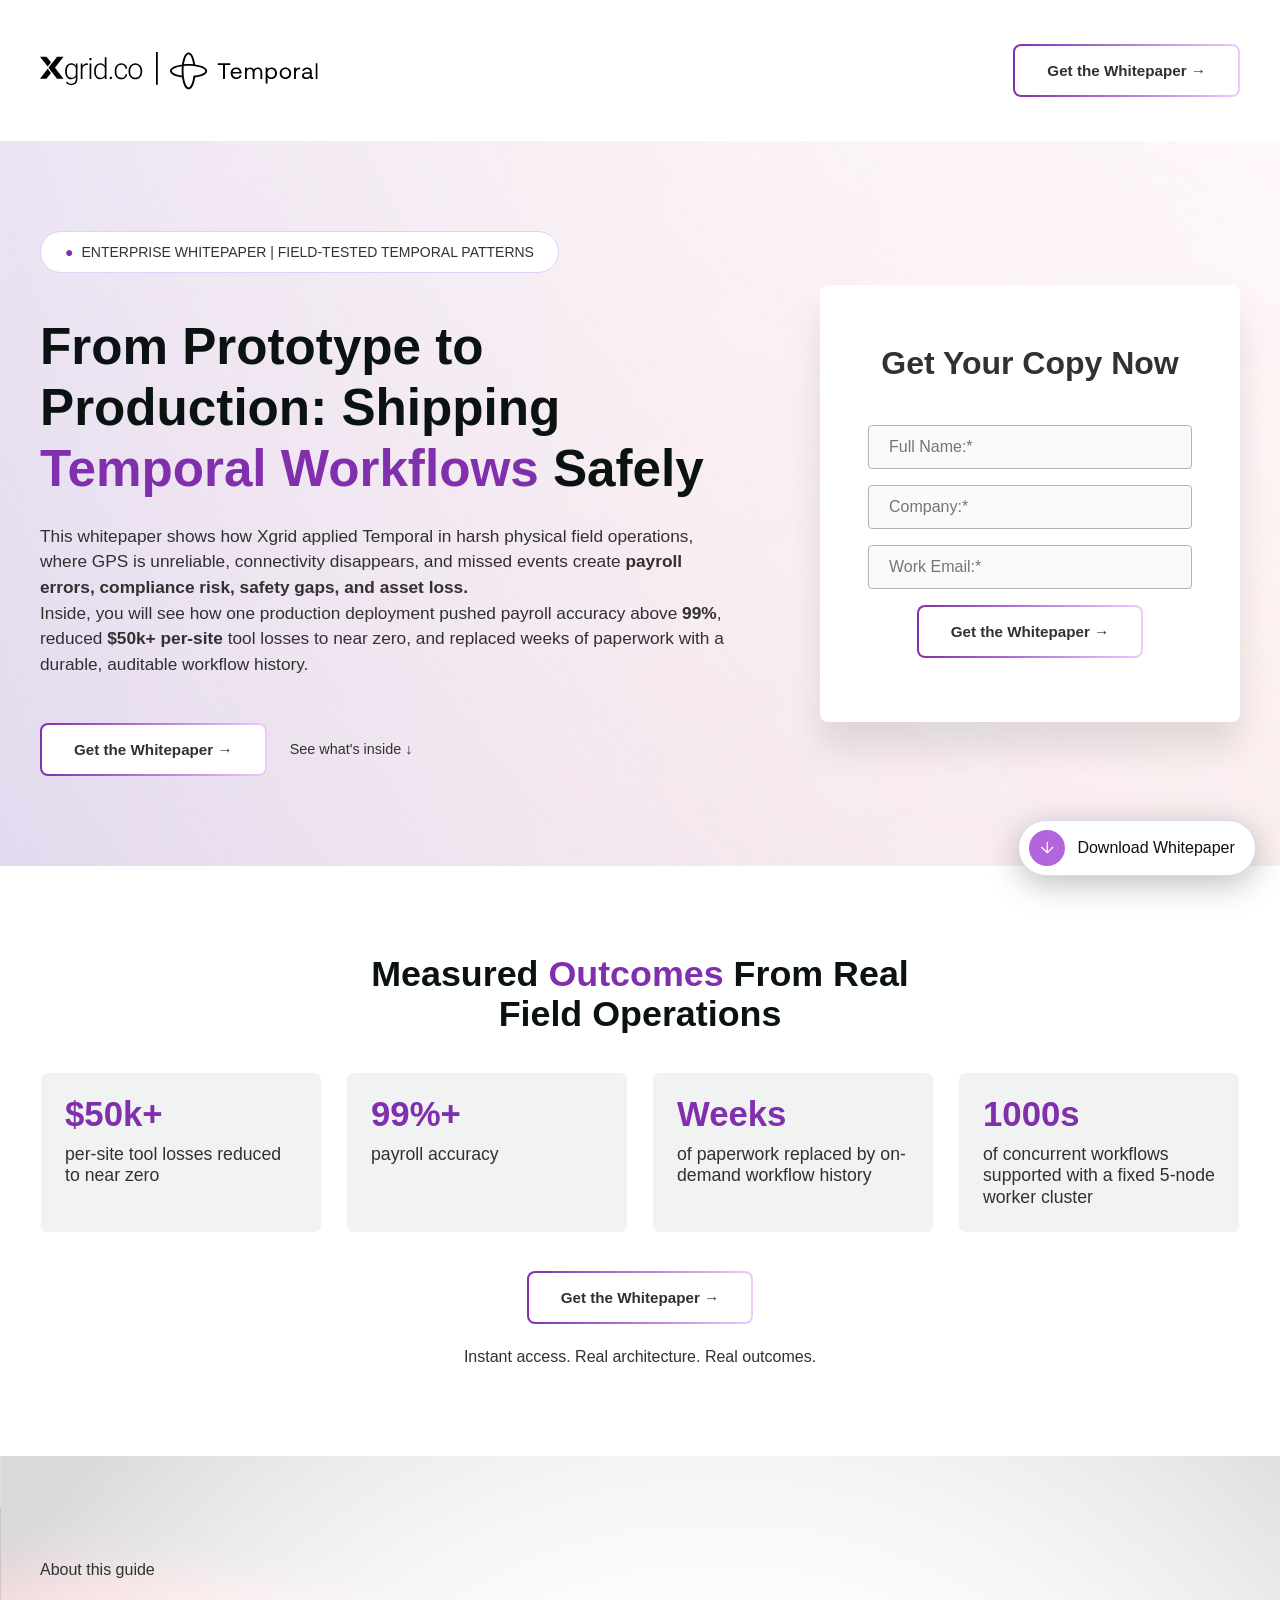
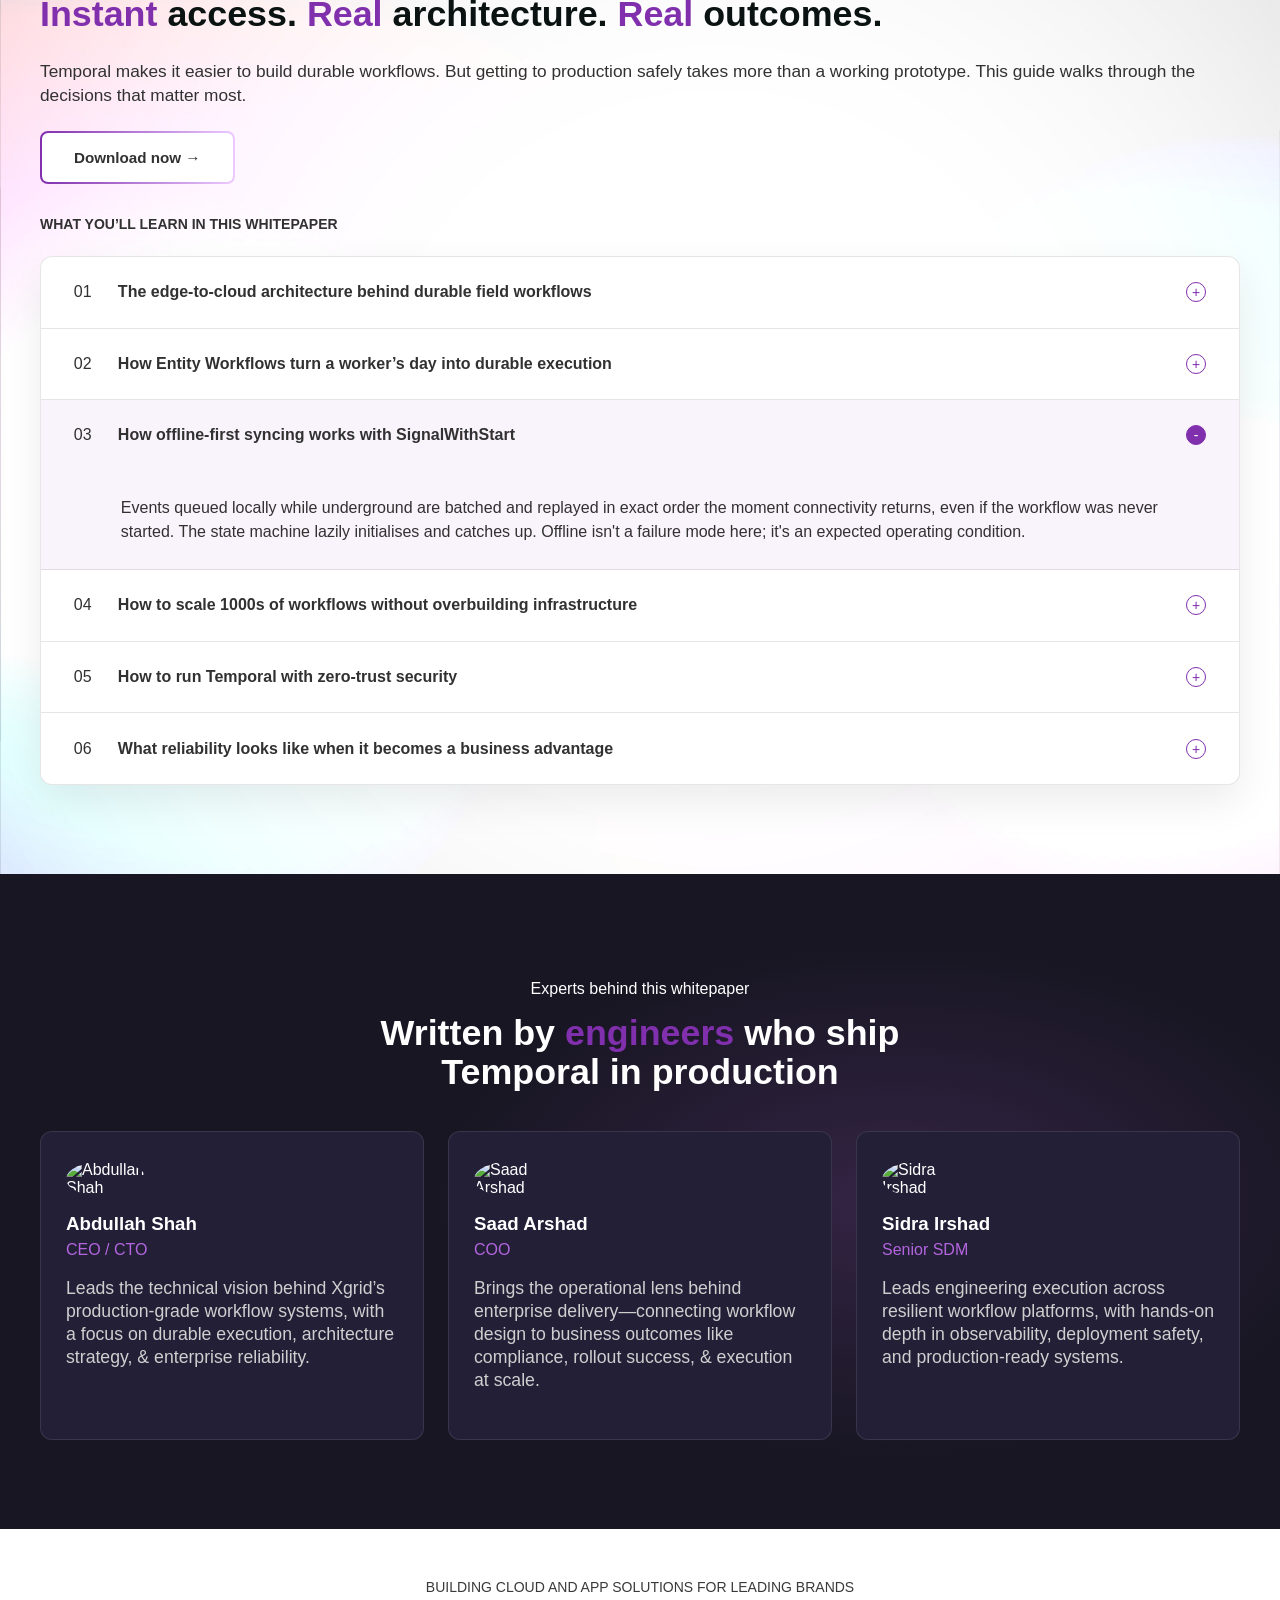
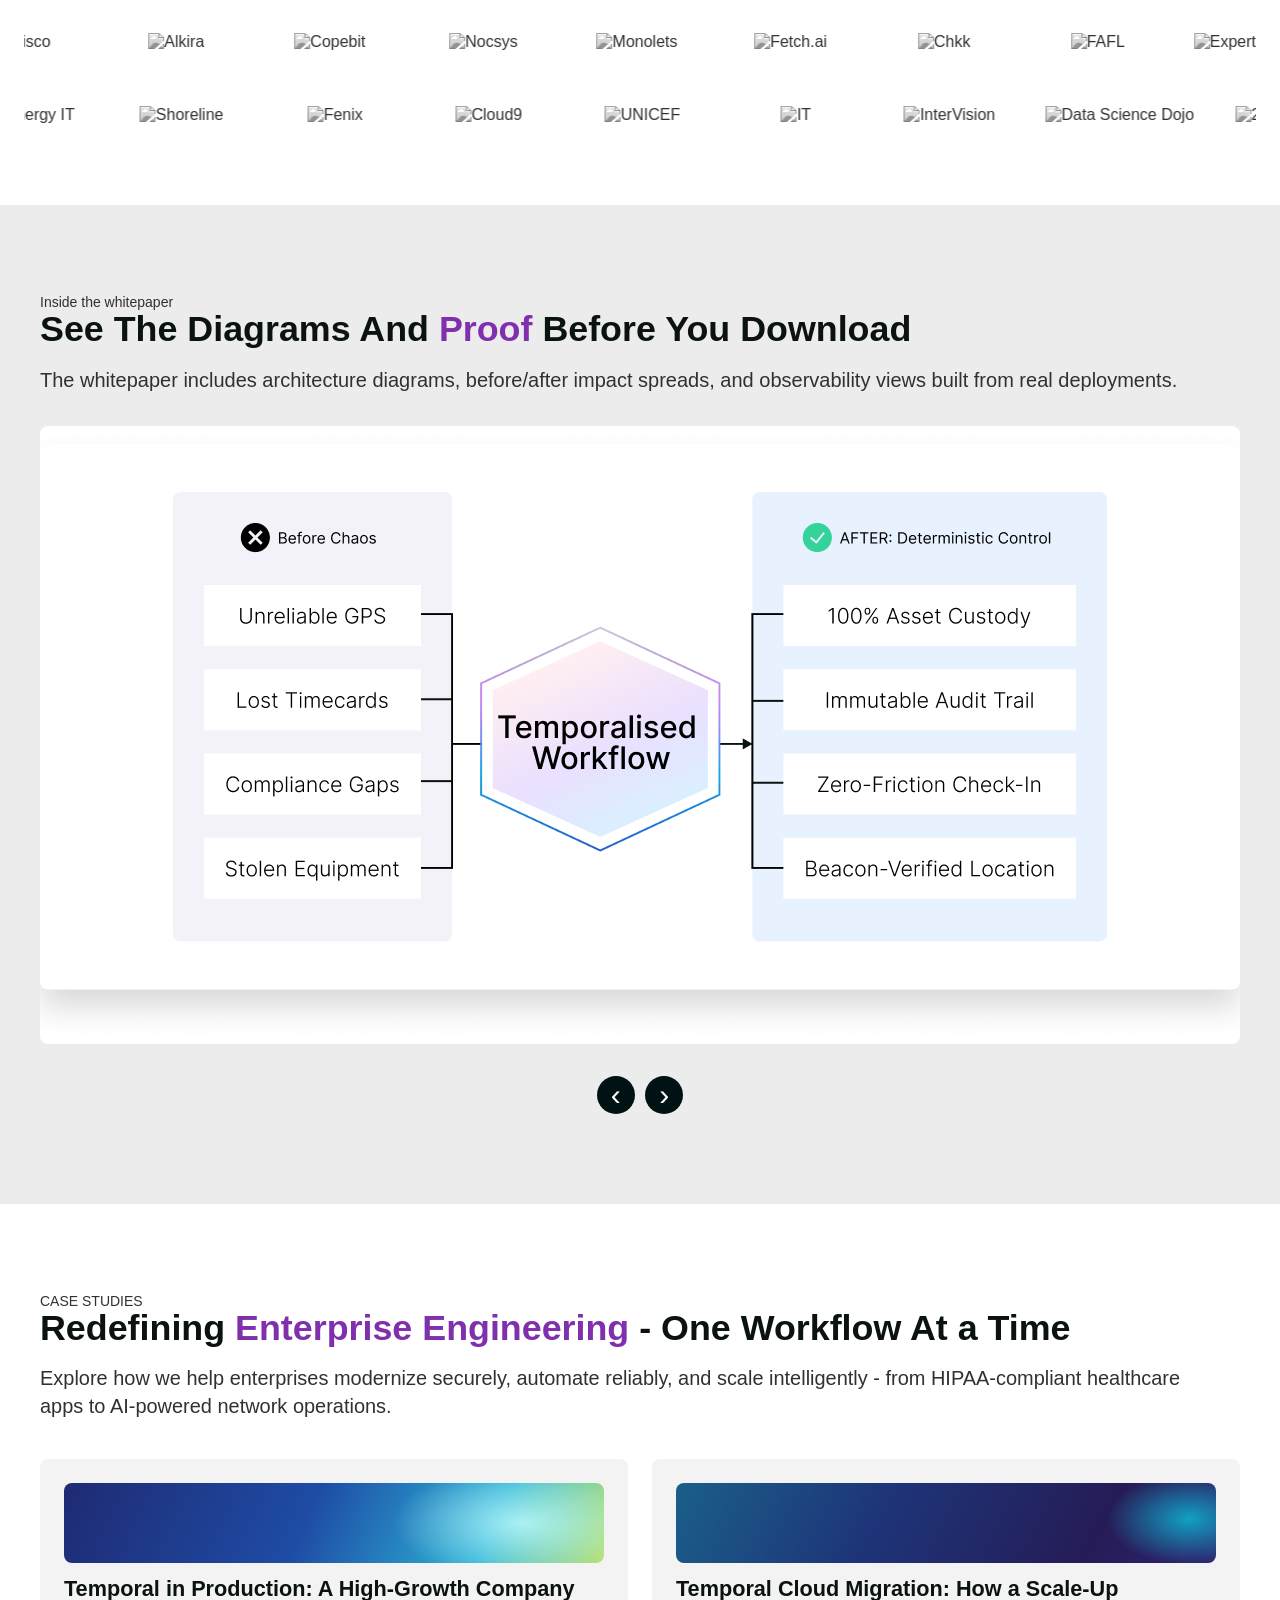
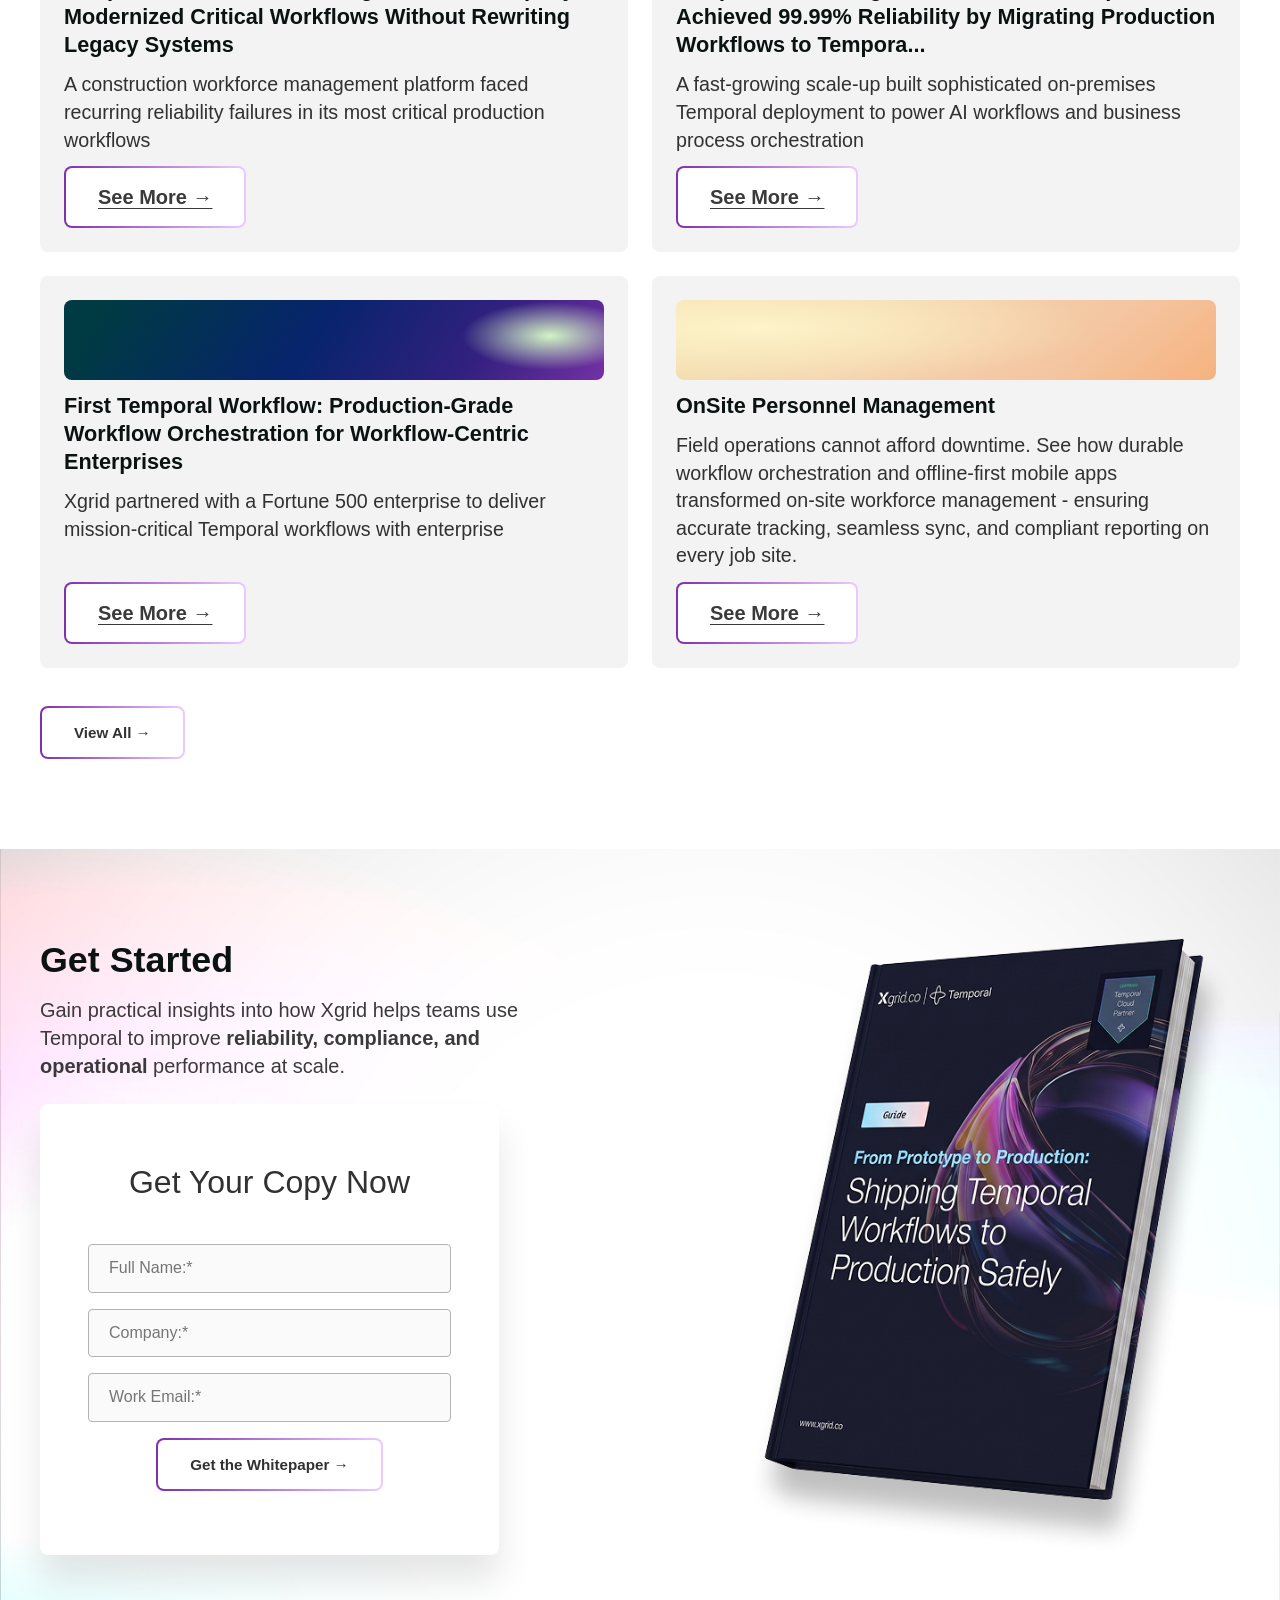
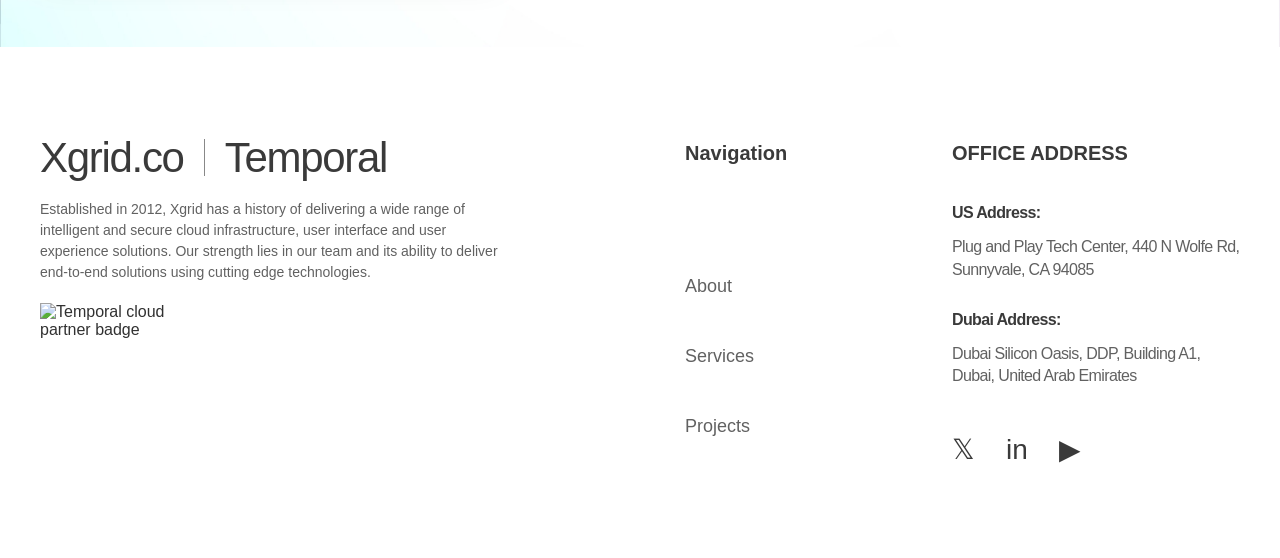
==== commit f96c89d7: "init" ====
--- a/index.html
+++ b/index.html
@@ -5,12 +5,71 @@
   <meta charset="UTF-8" />
   <meta name="viewport" content="width=device-width, initial-scale=1.0" />
   <title>Temporal Whitepaper Landing Page</title>
-  <link rel="stylesheet" href="https://cdn.jsdelivr.net/npm/swiper@11/swiper-bundle.min.css" />
   <link rel="stylesheet" href="styles/main.css" />
 </head>
 
 <body>
   <main class="whitepaper-page">
+    <header class="site-header" aria-label="Top header">
+      <div class="container site-header__inner">
+        <div class="site-header__logos">
+          <a class="site-header__brand" href="https://www.xgrid.co/" aria-label="Xgrid and Temporal">
+            <svg width="104" height="38" viewBox="0 0 104 38" fill="none" xmlns="http://www.w3.org/2000/svg">
+              <path d="M8.59235 17.6768L17.0143 28.6657H23.5039L11.803 13.4921L8.59235 17.6768Z" fill="black" />
+              <path d="M23.5442 6.6478L11.8176 21.8723L8.59235 17.6771L17.0546 6.6478H23.5442Z" fill="black" />
+              <path d="M0.000366211 28.6662L7.70159 18.8565L10.9268 23.0517L6.48995 28.6662H0.000366211Z"
+                fill="black" />
+              <path d="M0.000305176 6.64792L7.70153 16.4575L10.9268 12.2624L6.48989 6.64792H0.000305176Z"
+                fill="black" />
+              <path
+                d="M35.9117 13.6243H37.489V28.7289C37.489 30.0646 37.2332 31.2109 36.7216 32.1676C36.2196 33.1244 35.5044 33.8586 34.576 34.3701C33.6571 34.8816 32.5725 35.1374 31.322 35.1374C30.6874 35.1374 30.0337 35.0379 29.3611 34.839C28.698 34.6495 28.0681 34.3559 27.4713 33.958C26.8839 33.5696 26.3819 33.0865 25.9651 32.5087L26.9171 31.4714C27.5423 32.2292 28.2102 32.7834 28.9206 33.1339C29.6311 33.4938 30.3984 33.6738 31.2226 33.6738C32.1983 33.6738 33.0224 33.4796 33.695 33.0912C34.3771 32.7028 34.8934 32.1439 35.2439 31.4145C35.6038 30.6851 35.7838 29.8089 35.7838 28.7858V17.0061L35.9117 13.6243ZM25.1125 21.4679V21.1695C25.1125 19.9759 25.2451 18.9007 25.5104 17.9439C25.7851 16.9777 26.1782 16.1535 26.6898 15.4715C27.2013 14.78 27.8218 14.2542 28.5512 13.8942C29.2901 13.5248 30.1237 13.3401 31.0521 13.3401C31.9425 13.3401 32.7335 13.4869 33.425 13.7806C34.1166 14.0742 34.7134 14.4958 35.2154 15.0452C35.7175 15.5946 36.1201 16.2483 36.4232 17.0061C36.7359 17.764 36.9632 18.607 37.1053 19.5354V23.3293C36.9916 24.2008 36.7832 25.0013 36.4801 25.7307C36.1769 26.4507 35.7743 27.0806 35.2723 27.6206C34.7702 28.1511 34.1639 28.5632 33.4535 28.8568C32.7525 29.141 31.9425 29.2831 31.0236 29.2831C30.1048 29.2831 29.2806 29.0936 28.5512 28.7147C27.8218 28.3358 27.2013 27.8006 26.6898 27.1091C26.1782 26.4081 25.7851 25.5792 25.5104 24.6224C25.2451 23.6656 25.1125 22.6141 25.1125 21.4679ZM26.8176 21.1695V21.4679C26.8176 22.3678 26.9076 23.2014 27.0876 23.9688C27.2676 24.7361 27.5423 25.4039 27.9118 25.9723C28.2812 26.5407 28.7501 26.9859 29.3185 27.308C29.8869 27.6301 30.5547 27.7911 31.322 27.7911C32.2978 27.7911 33.1172 27.6064 33.7803 27.2369C34.4434 26.858 34.9691 26.3607 35.3575 25.7449C35.7459 25.1197 36.0301 24.4377 36.2101 23.6988V19.2796C36.1059 18.7776 35.9449 18.266 35.727 17.745C35.5186 17.224 35.2249 16.7456 34.846 16.3099C34.4765 15.8646 34.0029 15.5094 33.425 15.2441C32.8567 14.9694 32.1651 14.8321 31.3505 14.8321C30.5737 14.8321 29.8964 14.9931 29.3185 15.3152C28.7501 15.6373 28.2812 16.0872 27.9118 16.6651C27.5423 17.2335 27.2676 17.9013 27.0876 18.6686C26.9076 19.4359 26.8176 20.2696 26.8176 21.1695ZM42.4634 16.1678V28.9989H40.7725V13.6243H42.4208L42.4634 16.1678ZM47.9056 13.5106L47.863 15.0736C47.6735 15.0452 47.4888 15.0215 47.3088 15.0026C47.1289 14.9836 46.9347 14.9742 46.7262 14.9742C45.9874 14.9742 45.3385 15.1115 44.7796 15.3862C44.2301 15.6515 43.7659 16.0257 43.387 16.5088C43.0081 16.9824 42.7192 17.5413 42.5202 18.1855C42.3213 18.8202 42.2076 19.5022 42.1792 20.2317L41.554 20.4732C41.554 19.4691 41.6582 18.536 41.8666 17.674C42.075 16.8119 42.3924 16.0588 42.8186 15.4147C43.2544 14.761 43.7991 14.2542 44.4527 13.8942C45.1158 13.5248 45.8926 13.3401 46.7831 13.3401C47.001 13.3401 47.2141 13.359 47.4225 13.3969C47.6404 13.4253 47.8014 13.4632 47.9056 13.5106ZM51.3028 13.6243V28.9989H49.6119V13.6243H51.3028ZM49.3135 9.1909C49.3135 8.85935 49.413 8.58463 49.6119 8.36675C49.8203 8.1394 50.1092 8.02573 50.4787 8.02573C50.8292 8.02573 51.1086 8.1394 51.317 8.36675C51.5349 8.58463 51.6439 8.85935 51.6439 9.1909C51.6439 9.49404 51.5349 9.75928 51.317 9.98663C51.1086 10.2045 50.8292 10.3135 50.4787 10.3135C50.1092 10.3135 49.8203 10.2045 49.6119 9.98663C49.413 9.75928 49.3135 9.49404 49.3135 9.1909ZM64.7746 26.0149V7.17316H66.4797V28.9989H64.8882L64.7746 26.0149ZM54.1032 21.4679V21.1695C54.1032 19.9759 54.2406 18.9007 54.5153 17.9439C54.79 16.9777 55.1832 16.1535 55.6947 15.4715C56.2157 14.78 56.8409 14.2542 57.5704 13.8942C58.2998 13.5248 59.1239 13.3401 60.0428 13.3401C60.9427 13.3401 61.7385 13.4869 62.43 13.7806C63.1215 14.0742 63.7136 14.4958 64.2062 15.0452C64.7082 15.5946 65.1108 16.2483 65.414 17.0061C65.7266 17.764 65.9539 18.607 66.096 19.5354V23.3293C65.9824 24.2008 65.774 25.0013 65.4708 25.7307C65.1677 26.4507 64.7651 27.0806 64.263 27.6206C63.7609 28.1511 63.1547 28.5632 62.4442 28.8568C61.7432 29.141 60.9333 29.2831 60.0144 29.2831C59.105 29.2831 58.2856 29.0936 57.5561 28.7147C56.8267 28.3358 56.2062 27.8006 55.6947 27.1091C55.1832 26.4081 54.79 25.5792 54.5153 24.6224C54.2406 23.6656 54.1032 22.6141 54.1032 21.4679ZM55.8084 21.1695V21.4679C55.8084 22.3678 55.8984 23.2014 56.0784 23.9688C56.2583 24.7361 56.5331 25.4039 56.9025 25.9723C57.272 26.5407 57.7409 26.9859 58.3092 27.308C58.8776 27.6301 59.5502 27.7911 60.327 27.7911C61.3027 27.7911 62.1221 27.6064 62.7852 27.2369C63.4483 26.858 63.9788 26.3607 64.3767 25.7449C64.7746 25.1197 65.0635 24.4377 65.2435 23.6988V19.2796C65.1298 18.7776 64.964 18.266 64.7461 17.745C64.5283 17.224 64.2299 16.7456 63.8509 16.3099C63.4815 15.8646 63.0078 15.5094 62.43 15.2441C61.8616 14.9694 61.1701 14.8321 60.3554 14.8321C59.5692 14.8321 58.8918 14.9931 58.3235 15.3152C57.7551 15.6373 57.2814 16.0872 56.9025 16.6651C56.5331 17.2335 56.2583 17.9013 56.0784 18.6686C55.8984 19.4359 55.8084 20.2696 55.8084 21.1695ZM69.6353 27.9616C69.6353 27.6301 69.7395 27.3506 69.9479 27.1233C70.1658 26.8864 70.4595 26.768 70.8289 26.768C71.2078 26.768 71.5062 26.8817 71.7241 27.1091C71.942 27.3364 72.0509 27.6206 72.0509 27.9616C72.0509 28.2837 71.942 28.5584 71.7241 28.7858C71.5062 29.0131 71.2078 29.1268 70.8289 29.1268C70.4595 29.1268 70.1658 29.0131 69.9479 28.7858C69.7395 28.5584 69.6353 28.2837 69.6353 27.9616ZM81.2598 27.8195C81.9798 27.8195 82.6523 27.6869 83.2776 27.4217C83.9123 27.1469 84.4333 26.7443 84.8406 26.2139C85.2574 25.6739 85.4942 25.0155 85.5511 24.2387H87.171C87.1236 25.2145 86.8252 26.086 86.2758 26.8533C85.7358 27.6111 85.0253 28.2079 84.1443 28.6437C83.2728 29.07 82.3113 29.2831 81.2598 29.2831C80.1894 29.2831 79.2421 29.0889 78.4179 28.7005C77.6032 28.3121 76.9212 27.7722 76.3718 27.0806C75.8223 26.3796 75.4055 25.565 75.1213 24.6366C74.8466 23.6988 74.7093 22.6899 74.7093 21.61V21.0132C74.7093 19.9333 74.8466 18.9291 75.1213 18.0008C75.4055 17.063 75.8223 16.2483 76.3718 15.5567C76.9212 14.8557 77.6032 14.3111 78.4179 13.9227C79.2326 13.5343 80.1752 13.3401 81.2456 13.3401C82.3445 13.3401 83.3297 13.5627 84.2012 14.0079C85.0822 14.4531 85.7832 15.0831 86.3042 15.8978C86.8347 16.7125 87.1236 17.6787 87.171 18.7965H85.5511C85.5037 17.9724 85.2858 17.2619 84.8974 16.6651C84.5091 16.0683 83.9975 15.6089 83.3628 15.2868C82.7281 14.9647 82.0224 14.8036 81.2456 14.8036C80.3741 14.8036 79.6305 14.9742 79.0147 15.3152C78.399 15.6467 77.8969 16.1062 77.5085 16.6935C77.1296 17.2714 76.8501 17.9345 76.6702 18.6828C76.4902 19.4217 76.4002 20.1985 76.4002 21.0132V21.61C76.4002 22.4341 76.4854 23.2204 76.656 23.9688C76.8359 24.7077 77.1154 25.366 77.4943 25.9439C77.8827 26.5217 78.3848 26.9812 79.0005 27.3222C79.6257 27.6537 80.3788 27.8195 81.2598 27.8195ZM88.4936 21.5531V21.0842C88.4936 19.9664 88.6546 18.9339 88.9767 17.9866C89.2988 17.0393 89.7582 16.2199 90.355 15.5283C90.9613 14.8368 91.686 14.3016 92.5291 13.9227C93.3722 13.5343 94.31 13.3401 95.3425 13.3401C96.3846 13.3401 97.3271 13.5343 98.1702 13.9227C99.0133 14.3016 99.738 14.8368 100.344 15.5283C100.951 16.2199 101.415 17.0393 101.737 17.9866C102.059 18.9339 102.22 19.9664 102.22 21.0842V21.5531C102.22 22.671 102.059 23.7035 101.737 24.6508C101.415 25.5886 100.951 26.4033 100.344 27.0948C99.7475 27.7864 99.0275 28.3263 98.1844 28.7147C97.3413 29.0936 96.4035 29.2831 95.371 29.2831C94.3289 29.2831 93.3864 29.0936 92.5433 28.7147C91.7002 28.3263 90.9755 27.7864 90.3692 27.0948C89.763 26.4033 89.2988 25.5886 88.9767 24.6508C88.6546 23.7035 88.4936 22.671 88.4936 21.5531ZM90.1845 21.0842V21.5531C90.1845 22.3962 90.2982 23.1967 90.5255 23.9545C90.7529 24.7029 91.0844 25.3708 91.5202 25.9581C91.956 26.5359 92.4959 26.9906 93.1401 27.3222C93.7842 27.6537 94.5279 27.8195 95.371 27.8195C96.2046 27.8195 96.9387 27.6537 97.5734 27.3222C98.2176 26.9906 98.7576 26.5359 99.1933 25.9581C99.6291 25.3708 99.9559 24.7029 100.174 23.9545C100.401 23.1967 100.515 22.3962 100.515 21.5531V21.0842C100.515 20.2506 100.401 19.4596 100.174 18.7113C99.9559 17.9629 99.6243 17.295 99.1791 16.7077C98.7434 16.1204 98.2034 15.6562 97.5592 15.3152C96.9151 14.9742 96.1762 14.8036 95.3425 14.8036C94.5089 14.8036 93.77 14.9742 93.1259 15.3152C92.4912 15.6562 91.9512 16.1204 91.506 16.7077C91.0702 17.295 90.7387 17.9629 90.5113 18.7113C90.2934 19.4596 90.1845 20.2506 90.1845 21.0842Z"
+                fill="black" />
+            </svg>
+          </a>
+          <span class="header__divider">
+            <svg xmlns="http://www.w3.org/2000/svg" width="2" height="33" viewBox="0 0 2 33" fill="none">
+              <path d="M0.900177 0V32.8565" stroke="black" stroke-width="1.80035" />
+            </svg>
+          </span>
+          <svg xmlns="http://www.w3.org/2000/svg" width="148" height="38" viewBox="0 0 148 38" fill="none">
+            <g clip-path="url(#clip0_3141_47)">
+              <path d="M47.7743 11.2256V13.0301H53.0196V26.9241H54.9948V13.0301H60.2401V11.2256H47.7743Z"
+                fill="black" />
+              <path
+                d="M60.6488 21.2632C60.6488 24.6911 62.9192 27.0595 66.3929 27.0595C68.9803 27.0595 71.0706 25.4587 71.5246 23.158H69.6402C69.2543 24.6467 67.7997 25.4129 66.2567 25.4129C64.0998 25.4129 62.6695 23.9242 62.6013 21.7821V21.6241H71.592C71.6148 21.3535 71.6374 21.0828 71.6374 20.8346C71.5466 17.4286 69.3209 15.376 66.1431 15.376C62.8737 15.376 60.6488 17.7219 60.6488 21.2632ZM62.7149 20.0903C62.8965 18.2181 64.4631 17.0001 66.1659 17.0001C68.0041 17.0001 69.4579 18.1054 69.6395 20.0903H62.7149Z"
+                fill="black" />
+              <path
+                d="M87.8773 15.376C85.8114 15.376 84.5626 16.3234 83.8588 17.564C83.2004 16.0978 81.8154 15.376 80.2035 15.376C78.4099 15.376 77.4337 16.2557 76.8207 17.0903L76.6624 15.5114H74.9589V26.9241H76.8207V20.9475C76.8207 18.6467 77.9785 17.0677 79.8857 17.0677C81.6566 17.0677 82.6782 18.2407 82.6782 20.4964V26.9241H84.54V20.8572C84.54 18.5114 85.7206 17.0677 87.6507 17.0677C89.3982 17.0677 90.3973 18.2407 90.3973 20.4964V26.9241H92.259V20.3835C92.259 16.752 90.284 15.376 87.8773 15.376Z"
+                fill="black" />
+              <path
+                d="M101.5 15.376C99.5469 15.376 98.298 16.3008 97.5264 17.361L97.3685 15.5114H95.6647V31.4354H97.5264V25.1648C98.2302 26.2701 99.5469 27.0595 101.5 27.0595C104.609 27.0595 107.062 24.6911 107.062 21.2632C107.062 17.5188 104.609 15.376 101.5 15.376ZM101.318 25.4129C99.0473 25.4129 97.5032 23.6534 97.5032 21.2181C97.5032 18.7594 99.0473 17.0226 101.318 17.0226C103.519 17.0226 105.155 18.7594 105.155 21.2632C105.155 23.676 103.519 25.4129 101.318 25.4129Z"
+                fill="black" />
+              <path
+                d="M115.446 27.0595C118.828 27.0595 121.19 24.6685 121.19 21.2632C121.19 17.767 118.828 15.376 115.446 15.376C112.062 15.376 109.701 17.767 109.701 21.2632C109.701 24.6685 112.062 27.0595 115.446 27.0595ZM115.446 25.4129C113.152 25.4129 111.608 23.6309 111.608 21.2632C111.608 18.8046 113.152 17.0226 115.446 17.0226C117.738 17.0226 119.282 18.8046 119.282 21.2632C119.282 23.6309 117.738 25.4129 115.446 25.4129Z"
+                fill="black" />
+              <path
+                d="M129.603 15.5113C127.537 15.5113 126.468 16.3684 125.923 17.2481L125.765 15.5113H124.062V26.9241H125.923V21.1504C125.923 19.3233 126.764 17.3159 129.194 17.3159H130.125V15.5113H129.603Z"
+                fill="black" />
+              <path
+                d="M142.558 25.1415C142.081 25.1415 141.786 24.9618 141.786 24.3978V19.5264C141.786 16.8422 140.175 15.376 137.223 15.376C134.43 15.376 132.592 16.7068 132.319 18.9625H134.181C134.408 17.7896 135.498 17.0226 137.132 17.0226C138.948 17.0226 139.924 17.9249 139.924 19.4136V20.2031H136.61C133.568 20.2031 131.956 21.3979 131.956 23.6986C131.956 25.7964 133.681 27.0595 136.224 27.0595C138.222 27.0595 139.288 26.1798 140.015 25.1422C140.038 26.2701 140.56 26.9241 142.104 26.9241H143.126V25.1415H142.558ZM139.924 22.2324C139.924 24.1498 138.676 25.4806 136.361 25.4806C134.817 25.4806 133.841 24.7136 133.841 23.5858C133.841 22.2775 134.771 21.7595 136.429 21.7595H139.924V22.2324Z"
+                fill="black" />
+              <path d="M145.767 11.2256V26.9241H147.629V11.2256H145.767Z" fill="black" />
+              <path
+                d="M25.1148 12.4259C24.2353 5.89113 22.0173 0.429642 18.5947 0.429642C15.1817 0.429642 12.9542 5.89113 12.0746 12.4259C5.49707 13.2998 -0.00012207 15.5034 -0.00012207 18.9037C-0.00012207 22.2946 5.49707 24.5076 12.0746 25.3815C12.9542 31.9164 15.1721 37.3778 18.5947 37.3778C22.0078 37.3778 24.2353 31.9164 25.1148 25.3815C31.6924 24.5076 37.1896 22.3041 37.1896 18.9037C37.1896 15.5034 31.6924 13.2903 25.1148 12.4259ZM11.8643 23.4629C5.56399 22.5606 1.88326 20.4899 1.88326 18.8942C1.88326 17.2985 5.55443 15.2279 11.8643 14.3256C11.7208 15.8358 11.6539 17.3745 11.6539 18.8942C11.6539 20.414 11.7208 21.9622 11.8643 23.4629ZM18.5947 2.2913C20.2008 2.2913 22.285 5.93862 23.1933 12.2074C21.6731 12.065 20.1244 11.9985 18.5947 11.9985C17.0651 11.9985 15.5163 12.0745 13.9962 12.2074C14.9044 5.94812 16.9885 2.2913 18.5947 2.2913ZM25.3252 23.4629C25.0192 23.5104 23.7382 23.6529 23.4227 23.6908C23.394 24.0137 23.2411 25.277 23.1933 25.581C22.285 31.8403 20.2008 35.4971 18.5947 35.4971C16.9885 35.4971 14.9044 31.8498 13.9962 25.581C13.9484 25.277 13.805 24.0043 13.7667 23.6908C13.6234 22.2091 13.5278 20.6134 13.5278 18.8942C13.5278 17.1751 13.6138 15.5889 13.7667 14.0976C15.2582 13.9552 16.8643 13.8601 18.5947 13.8601C20.3251 13.8601 21.9218 13.9456 23.4227 14.0976C23.7477 14.1261 25.0192 14.2781 25.3252 14.3256C31.6254 15.2279 35.3062 17.2985 35.3062 18.8942C35.3062 20.4899 31.6254 22.5606 25.3252 23.4629Z"
+                fill="black" />
+            </g>
+            <defs>
+              <clipPath id="clip0_3141_47">
+                <rect width="147.629" height="37.8074" fill="white" />
+              </clipPath>
+            </defs>
+          </svg>
+        </div>
+
+        <a class="button button--primary site-header__cta" href="#"><span>Get the Whitepaper →</span></a>
+      </div>
+    </header>
+
     <section class="section hero">
       <div class="container">
         <div class="hero__content">
@@ -33,8 +92,8 @@
               workflow history.
             </p>
             <div class="hero__actions">
-              <a class="button button--primary" href="#">Get the Whitepaper →</a>
-              <a class="hero__link" href="#inside">See what's inside ↓</a>
+              <a class="button button--primary" href="#"><span>Get the Whitepaper →</span></a>
+              <a class="hero__link" href="#inside"> See what's inside ↓</a>
             </div>
           </div>
 
@@ -53,7 +112,9 @@
                 <span class="sr-only">Work Email</span>
                 <input type="email" name="email" placeholder="Work Email:*" />
               </label>
-              <button class="button button--secondary" type="submit">Get the Whitepaper →</button>
+              <button class="button button--primary" type="submit">
+                <span>Get the Whitepaper →</span>
+              </button>
               <p class="form-feedback" data-form-feedback hidden></p>
             </form>
           </aside>
@@ -85,7 +146,7 @@
           </article>
         </div>
         <div class="proof__cta">
-          <a class="button button--primary" href="#">Get the Whitepaper →</a>
+          <a class="button button--primary" href="#"><span>Get the Whitepaper →</span></a>
           <p class="proof__micro">Instant access. Real architecture. Real outcomes.</p>
         </div>
       </div>
@@ -104,7 +165,7 @@
           working prototype.
           This guide walks through the decisions that matter most.
         </p>
-        <a class="button button--primary" href="#">Download now →</a>
+        <a class="button button--primary" href="#"><span>Download now →</span></a>
         <h3 class="intro__learn-title">What you&rsquo;ll learn in this Whitepaper</h3>
         <div class="intro__faq-list">
           <details class="intro__faq-item">
@@ -159,7 +220,7 @@
         <div class="experts__grid">
           <article class="experts__card">
             <div class="experts__header">
-              <img class="experts__image" src="img/abdullah.jpg" alt="Abdullah Shah" />
+              <img class="experts__image" src="https://purple-cow.xgrid.co/resources/wp-content/uploads/2026/05/abdullah.jpg" alt="Abdullah Shah" />
               <div class="experts__header-content">
                 <h3 class="experts__name">Abdullah Shah</h3>
                 <p class="experts__role">CEO / CTO</p>
@@ -172,7 +233,7 @@
           </article>
           <article class="experts__card">
             <div class="experts__header">
-              <img class="experts__image" src="img/saad.jpg" alt="Saad Arshad" />
+              <img class="experts__image" src="https://purple-cow.xgrid.co/resources/wp-content/uploads/2026/05/saad.jpg" alt="Saad Arshad" />
               <div class="experts__header-content">
                 <h3 class="experts__name">Saad Arshad</h3>
                 <p class="experts__role">COO</p>
@@ -184,7 +245,7 @@
           </article>
           <article class="experts__card">
             <div class="experts__header">
-              <img class="experts__image" src="img/sidra.jpg" alt="Sidra Irshad " />
+              <img class="experts__image" src="https://purple-cow.xgrid.co/resources/wp-content/uploads/2026/05/sidra.jpg" alt="Sidra Irshad " />
               <div class="experts__header-content">
                 <h3 class="experts__name">Sidra Irshad</h3>
                 <p class="experts__role">Senior SDM</p>
@@ -204,31 +265,33 @@
 
         <div class="brands-marquee__marquee" data-marquee data-speed="0.55" data-direction="left">
           <div class="brands-marquee__track">
-            <div class="brands-marquee__item"><img src="img/client-logos/cisco.png" alt="Cisco" /></div>
-            <div class="brands-marquee__item"><img src="img/client-logos/alkira.png" alt="Alkira" /></div>
-            <div class="brands-marquee__item"><img src="img/client-logos/copebit.png" alt="Copebit" /></div>
-            <div class="brands-marquee__item"><img src="img/client-logos/nocsys.png" alt="Nocsys" /></div>
-            <div class="brands-marquee__item"><img src="img/client-logos/monolets.png" alt="Monolets" /></div>
-            <div class="brands-marquee__item"><img src="img/client-logos/fetch.png" alt="Fetch.ai" /></div>
-            <div class="brands-marquee__item"><img src="img/client-logos/chkk.png" alt="Chkk" /></div>
-            <div class="brands-marquee__item"><img src="img/client-logos/fafl.png" alt="FAFL" /></div>
-            <div class="brands-marquee__item"><img src="img/client-logos/expert.png" alt="Expert Marketing Advisors" /></div>
-            <div class="brands-marquee__item"><img src="img/client-logos/an10.png" alt="AN10" /></div>
+            <div class="brands-marquee__item"><img src="https://purple-cow.xgrid.co/resources/wp-content/uploads/2026/05/cisco.png" alt="Cisco" /></div>
+            <div class="brands-marquee__item"><img src="https://purple-cow.xgrid.co/resources/wp-content/uploads/2026/05/alkira.png" alt="Alkira" /></div>
+            <div class="brands-marquee__item"><img src="https://purple-cow.xgrid.co/resources/wp-content/uploads/2026/05/copebit.png" alt="Copebit" /></div>
+            <div class="brands-marquee__item"><img src="https://purple-cow.xgrid.co/resources/wp-content/uploads/2026/05/nocsys.png" alt="Nocsys" /></div>
+            <div class="brands-marquee__item"><img src="https://purple-cow.xgrid.co/resources/wp-content/uploads/2026/05/monolets.png" alt="Monolets" /></div>
+            <div class="brands-marquee__item"><img src="https://purple-cow.xgrid.co/resources/wp-content/uploads/2026/05/fetch.png" alt="Fetch.ai" /></div>
+            <div class="brands-marquee__item"><img src="https://purple-cow.xgrid.co/resources/wp-content/uploads/2026/05/chkk.png" alt="Chkk" /></div>
+            <div class="brands-marquee__item"><img src="https://purple-cow.xgrid.co/resources/wp-content/uploads/2026/05/fafl.png" alt="FAFL" /></div>
+            <div class="brands-marquee__item"><img src="https://purple-cow.xgrid.co/resources/wp-content/uploads/2026/05/expert.png" alt="Expert Marketing Advisors" />
+            </div>
+            <div class="brands-marquee__item"><img src="https://purple-cow.xgrid.co/resources/wp-content/uploads/2026/05/an10.png" alt="AN10" /></div>
           </div>
         </div>
 
         <div class="brands-marquee__marquee" data-marquee data-speed="0.5" data-direction="left">
           <div class="brands-marquee__track">
-            <div class="brands-marquee__item"><img src="img/client-logos/synergy.png" alt="Synergy IT" /></div>
-            <div class="brands-marquee__item"><img src="img/client-logos/shoreline.png" alt="Shoreline" /></div>
-            <div class="brands-marquee__item"><img src="img/client-logos/fenix.png" alt="Fenix" /></div>
-            <div class="brands-marquee__item"><img src="img/client-logos/cloud.png" alt="Cloud9" /></div>
-            <div class="brands-marquee__item"><img src="img/client-logos/unicef.png" alt="UNICEF" /></div>
-            <div class="brands-marquee__item"><img src="img/client-logos/it.png" alt="IT" /></div>
-            <div class="brands-marquee__item"><img src="img/client-logos/intervision.png" alt="InterVision" /></div>
-            <div class="brands-marquee__item"><img src="img/client-logos/datascience.png" alt="Data Science Dojo" /></div>
-            <div class="brands-marquee__item"><img src="img/client-logos/2ndquadrant.png" alt="2ndQuadrant" /></div>
-            <div class="brands-marquee__item"><img src="img/client-logos/tameer.png" alt="Tameer" /></div>
+            <div class="brands-marquee__item"><img src="https://purple-cow.xgrid.co/resources/wp-content/uploads/2026/05/synergy.png" alt="Synergy IT" /></div>
+            <div class="brands-marquee__item"><img src="https://purple-cow.xgrid.co/resources/wp-content/uploads/2026/05/shoreline.png" alt="Shoreline" /></div>
+            <div class="brands-marquee__item"><img src="https://purple-cow.xgrid.co/resources/wp-content/uploads/2026/05/fenix.png" alt="Fenix" /></div>
+            <div class="brands-marquee__item"><img src="https://purple-cow.xgrid.co/resources/wp-content/uploads/2026/05/cloud.png" alt="Cloud9" /></div>
+            <div class="brands-marquee__item"><img src="https://purple-cow.xgrid.co/resources/wp-content/uploads/2026/05/unicef.png" alt="UNICEF" /></div>
+            <div class="brands-marquee__item"><img src="https://purple-cow.xgrid.co/resources/wp-content/uploads/2026/05/it.png" alt="IT" /></div>
+            <div class="brands-marquee__item"><img src="https://purple-cow.xgrid.co/resources/wp-content/uploads/2026/05/intervision.png" alt="InterVision" /></div>
+            <div class="brands-marquee__item"><img src="https://purple-cow.xgrid.co/resources/wp-content/uploads/2026/05/datascience.png" alt="Data Science Dojo" />
+            </div>
+            <div class="brands-marquee__item"><img src="https://purple-cow.xgrid.co/resources/wp-content/uploads/2026/05/2ndquadrant.png" alt="2ndQuadrant" /></div>
+            <div class="brands-marquee__item"><img src="https://purple-cow.xgrid.co/resources/wp-content/uploads/2026/05/tameer.png" alt="Tameer" /></div>
           </div>
         </div>
       </div>
@@ -240,31 +303,34 @@
           <p class="section-header__text">Inside the whitepaper</p>
           <h2 class="section-header__title">See The Diagrams And <span>Proof</span> Before You Download</h2>
           <p class="section-header__text inside-slider__text">
-            The whitepaper includes architecture diagrams, before/after impact spreads, and observability views built from real
+            The whitepaper includes architecture diagrams, before/after impact spreads, and observability views built
+            from real
             deployments.
           </p>
         </div>
 
-        <div class="inside-slider__panel swiper js-inside-swiper">
-          <div class="swiper-wrapper">
-            <div class="swiper-slide">
+        <div class="inside-slider__panel js-inside-slider">
+          <div class="inside-slider__track">
+            <div class="inside-slider__slide">
               <img class="inside-slider__diagram" src="./img/inside-slider-1.png" alt="Whitepaper inside slide 1" />
             </div>
-            <div class="swiper-slide">
+            <div class="inside-slider__slide">
               <img class="inside-slider__diagram" src="./img/inside-slider-2.png" alt="Whitepaper inside slide 2" />
             </div>
-            <div class="swiper-slide">
+            <div class="inside-slider__slide">
               <img class="inside-slider__diagram" src="./img/inside-slider-3.png" alt="Whitepaper inside slide 3" />
             </div>
-            <div class="swiper-slide">
+            <div class="inside-slider__slide">
               <img class="inside-slider__diagram" src="./img/inside-slider-4.png" alt="Whitepaper inside slide 4" />
             </div>
           </div>
         </div>
 
         <div class="inside-slider__controls" aria-label="Slider controls">
-          <button class="inside-slider__control inside-slider__control--prev" type="button" aria-label="Previous slide">‹</button>
-          <button class="inside-slider__control inside-slider__control--next" type="button" aria-label="Next slide">›</button>
+          <button class="inside-slider__control inside-slider__control--prev" type="button"
+            aria-label="Previous slide">‹</button>
+          <button class="inside-slider__control inside-slider__control--next" type="button"
+            aria-label="Next slide">›</button>
         </div>
       </div>
     </section>
@@ -275,47 +341,56 @@
           <p class="section-header__text">Case Studies</p>
           <h2 class="section-header__title">Redefining <span>Enterprise Engineering</span> - One Workflow At a Time</h2>
           <p class="section-header__text case-studies__intro">
-            Explore how we help enterprises modernize securely, automate reliably, and scale intelligently - from HIPAA-compliant
+            Explore how we help enterprises modernize securely, automate reliably, and scale intelligently - from
+            HIPAA-compliant
             healthcare apps to AI-powered network operations.
           </p>
         </div>
         <div class="case-studies__grid">
           <article class="case-studies__card">
             <div class="case-studies__thumb case-studies__thumb--one" aria-hidden="true"></div>
-            <h3 class="case-studies__title">Temporal in Production: A High-Growth Company Modernized Critical Workflows Without Rewriting Legacy Systems</h3>
+            <h3 class="case-studies__title">Temporal in Production: A High-Growth Company Modernized Critical Workflows
+              Without Rewriting Legacy Systems</h3>
             <p class="case-studies__text">
-              A construction workforce management platform faced recurring reliability failures in its most critical production workflows
-            </p>
-            <a class="case-studies__link" href="#">See More →</a>
+              A construction workforce management platform faced recurring reliability failures in its most critical
+              production workflows
+            </p>
+            <a class="button case-studies__link" href="#"><span>See More →</span></a>
           </article>
           <article class="case-studies__card">
             <div class="case-studies__thumb case-studies__thumb--two" aria-hidden="true"></div>
-            <h3 class="case-studies__title">Temporal Cloud Migration: How a Scale-Up Achieved 99.99% Reliability by Migrating Production Workflows to Tempora...</h3>
+            <h3 class="case-studies__title">Temporal Cloud Migration: How a Scale-Up Achieved 99.99% Reliability by
+              Migrating Production Workflows to Tempora...</h3>
             <p class="case-studies__text">
-              A fast-growing scale-up built sophisticated on-premises Temporal deployment to power AI workflows and business process
+              A fast-growing scale-up built sophisticated on-premises Temporal deployment to power AI workflows and
+              business process
               orchestration
             </p>
-            <a class="case-studies__link" href="#">See More →</a>
+            <a class="button case-studies__link" href="#"><span>See More →</span></a>
           </article>
           <article class="case-studies__card">
             <div class="case-studies__thumb case-studies__thumb--three" aria-hidden="true"></div>
-            <h3 class="case-studies__title">First Temporal Workflow: Production-Grade Workflow Orchestration for Workflow-Centric Enterprises</h3>
+            <h3 class="case-studies__title">First Temporal Workflow: Production-Grade Workflow Orchestration for
+              Workflow-Centric Enterprises</h3>
             <p class="case-studies__text">
-              Xgrid partnered with a Fortune 500 enterprise to deliver mission-critical Temporal workflows with enterprise
-            </p>
-            <a class="case-studies__link" href="#">See More →</a>
+              Xgrid partnered with a Fortune 500 enterprise to deliver mission-critical Temporal workflows with
+              enterprise
+            </p>
+            <a class="button case-studies__link" href="#"><span>See More →</span></a>
           </article>
           <article class="case-studies__card">
             <div class="case-studies__thumb case-studies__thumb--four" aria-hidden="true"></div>
             <h3 class="case-studies__title">OnSite Personnel Management</h3>
             <p class="case-studies__text">
-              Field operations cannot afford downtime. See how durable workflow orchestration and offline-first mobile apps transformed
-              on-site workforce management - ensuring accurate tracking, seamless sync, and compliant reporting on every job site.
-            </p>
-            <a class="case-studies__link" href="#">See More →</a>
-          </article>
-        </div>
-        <a class="button button--primary" href="#">View All →</a>
+              Field operations cannot afford downtime. See how durable workflow orchestration and offline-first mobile
+              apps transformed
+              on-site workforce management - ensuring accurate tracking, seamless sync, and compliant reporting on every
+              job site.
+            </p>
+            <a class="button case-studies__link" href="#"><span>See More →</span></a>
+          </article>
+        </div>
+        <a class="button button--primary" href="#"><span>View All →</span></a>
       </div>
     </section>
 
@@ -324,9 +399,10 @@
         <div class="get-started__layout">
           <div class="get-started__content">
             <div class="section-header">
-            <h2 class="section-header__title">Get Started</h2>
+              <h2 class="section-header__title">Get Started</h2>
               <p class="section-header__text get-started__intro">
-                Gain practical insights into how Xgrid helps teams use Temporal to improve <strong>reliability, compliance, and
+                Gain practical insights into how Xgrid helps teams use Temporal to improve <strong>reliability,
+                  compliance, and
                   operational</strong> performance at scale.
               </p>
             </div>
@@ -337,17 +413,16 @@
                     name="full_name" placeholder="Full Name:*" /></label>
                 <label class="get-started__field"><span class="sr-only">Company</span><input type="text" name="company"
                     placeholder="Company:*" /></label>
-                <label class="get-started__field"><span class="sr-only">Work Email</span><input type="email" name="email"
-                    placeholder="Work Email:*" /></label>
-                <button class="button button--secondary get-started__button" type="submit">Get the Whitepaper →</button>
+                <label class="get-started__field"><span class="sr-only">Work Email</span><input type="email"
+                    name="email" placeholder="Work Email:*" /></label>
+                <button class="button button--secondary get-started__button" type="submit"><span>Get the Whitepaper
+                    →</span></button>
                 <p class="form-feedback" data-form-feedback hidden></p>
               </form>
             </aside>
           </div>
           <div class="get-started__book-wrap">
-            <img
-              class="get-started__book"
-              src="./img/get-started-book.png"
+            <img class="get-started__book" src="./img/get-started-book.png"
               alt="Temporal whitepaper book cover mockup" />
           </div>
         </div>
@@ -364,13 +439,14 @@
               <span class="footer__brand-name">Temporal</span>
             </div>
             <p class="footer__about-text">
-              Established in 2012, Xgrid has a history of delivering a wide range of intelligent and secure cloud infrastructure, user
-              interface and user experience solutions. Our strength lies in our team and its ability to deliver end-to-end solutions
+              Established in 2012, Xgrid has a history of delivering a wide range of intelligent and secure cloud
+              infrastructure, user
+              interface and user experience solutions. Our strength lies in our team and its ability to deliver
+              end-to-end solutions
               using cutting edge technologies.
             </p>
-            <img
-              class="footer__badge"
-              src="assets/c__Users_xgrid_AppData_Roaming_Cursor_User_workspaceStorage_c5e3c7727f3833509096f9cc24b6eed9_images_Footer-4770e856-4cbb-4ea8-a43b-e35a8189e976.png"
+            <img class="footer__badge"
+              src="https://purple-cow.xgrid.co/resources/wp-content/uploads/2026/05/Cloud-Partner-Badge_Certified-2-1.png"
               alt="Temporal cloud partner badge" />
           </div>
           <nav class="footer__nav">
@@ -401,11 +477,17 @@
       </div>
     </footer>
 
-    <a class="floating-pill" href="#"><span class="floating-pill__icon">↓</span><span
-        class="floating-pill__text">Download Whitepaper</span></a>
+    <a class="floating-pill" href="#">
+      <span class="floating-pill__icon">
+        <svg width="13" height="12" viewBox="0 0 13 12" fill="none" xmlns="http://www.w3.org/2000/svg">
+          <path
+            d="M-1.46031e-05 5.44001L0.863985 4.59201L5.56799 9.26401V1.14441e-05H6.87999V9.23201L11.568 4.57601L12.432 5.44001L6.57599 11.2H5.85599L-1.46031e-05 5.44001Z"
+            fill="white" />
+        </svg>
+      </span>
+      <span class="floating-pill__text">Download Whitepaper</span></a>
   </main>
 
-  <script src="https://cdn.jsdelivr.net/npm/swiper@11/swiper-bundle.min.js"></script>
   <script>
     class BrandMarquee {
       constructor(root) {
@@ -458,20 +540,104 @@
       new BrandMarquee(marquee);
     });
 
-    const insideSwiperElement = document.querySelector(".js-inside-swiper");
-    if (insideSwiperElement && typeof Swiper !== "undefined") {
-      new Swiper(insideSwiperElement, {
-        autoHeight: true,
-        loop: true,
-        slidesPerView: 1,
-        spaceBetween: 0,
-        speed: 500,
-        touchRatio: 1,
-        navigation: {
-          nextEl: ".inside-slider__control--next",
-          prevEl: ".inside-slider__control--prev",
-        },
-      });
+    class InsideSlider {
+      constructor(root) {
+        this.root = root;
+        this.track = root.querySelector(".inside-slider__track");
+        this.slides = Array.from(root.querySelectorAll(".inside-slider__slide"));
+        this.prevBtn = document.querySelector(".inside-slider__control--prev");
+        this.nextBtn = document.querySelector(".inside-slider__control--next");
+        this.index = 0;
+        this.startX = 0;
+        this.deltaX = 0;
+        this.isDragging = false;
+        this.threshold = 60;
+        this.init();
+      }
+
+      init() {
+        if (!this.track || this.slides.length === 0) return;
+
+        this.prevBtn?.addEventListener("click", () => this.goTo(this.index - 1));
+        this.nextBtn?.addEventListener("click", () => this.goTo(this.index + 1));
+
+        this.root.addEventListener("touchstart", (event) => this.onTouchStart(event), { passive: true });
+        this.root.addEventListener("touchmove", (event) => this.onTouchMove(event), { passive: true });
+        this.root.addEventListener("touchend", () => this.onTouchEnd());
+
+        this.root.addEventListener("pointerdown", (event) => this.onPointerDown(event));
+        window.addEventListener("pointermove", (event) => this.onPointerMove(event));
+        window.addEventListener("pointerup", () => this.onPointerUp());
+
+        this.slides.forEach((slide) => {
+          const image = slide.querySelector("img");
+          if (image) {
+            if (image.complete) this.updateHeight();
+            image.addEventListener("load", () => this.updateHeight());
+          }
+        });
+
+        window.addEventListener("resize", () => this.updateHeight());
+        this.goTo(0, false);
+      }
+
+      onTouchStart(event) {
+        this.startX = event.touches[0].clientX;
+        this.deltaX = 0;
+      }
+
+      onTouchMove(event) {
+        this.deltaX = event.touches[0].clientX - this.startX;
+      }
+
+      onTouchEnd() {
+        if (Math.abs(this.deltaX) > this.threshold) {
+          this.goTo(this.index + (this.deltaX < 0 ? 1 : -1));
+        }
+      }
+
+      onPointerDown(event) {
+        if (event.pointerType === "mouse" && event.button !== 0) return;
+        this.isDragging = true;
+        this.startX = event.clientX;
+        this.deltaX = 0;
+      }
+
+      onPointerMove(event) {
+        if (!this.isDragging) return;
+        this.deltaX = event.clientX - this.startX;
+      }
+
+      onPointerUp() {
+        if (!this.isDragging) return;
+        this.isDragging = false;
+        if (Math.abs(this.deltaX) > this.threshold) {
+          this.goTo(this.index + (this.deltaX < 0 ? 1 : -1));
+        }
+      }
+
+      goTo(index, animate = true) {
+        const total = this.slides.length;
+        this.index = (index + total) % total;
+        this.track.style.transition = animate ? "transform 500ms ease" : "none";
+        this.track.style.transform = `translateX(-${this.index * 100}%)`;
+        this.updateHeight();
+      }
+
+      updateHeight() {
+        const activeSlide = this.slides[this.index];
+        if (!activeSlide) return;
+        const image = activeSlide.querySelector("img");
+        const height = image ? image.getBoundingClientRect().height : activeSlide.getBoundingClientRect().height;
+        if (height > 0) {
+          this.root.style.height = `${height}px`;
+        }
+      }
+    }
+
+    const insideSliderElement = document.querySelector(".js-inside-slider");
+    if (insideSliderElement) {
+      new InsideSlider(insideSliderElement);
     }
 
     const HS_PORTAL_ID = "4404057";
--- a/styles/main.css
+++ b/styles/main.css
@@ -25,8 +25,7 @@
 *,
 *::after,
 *::before {
-  -webkit-box-sizing: border-box;
-          box-sizing: border-box;
+  box-sizing: border-box;
 }
 
 body {
@@ -36,39 +35,43 @@
 }
 
 .button {
-  -webkit-box-align: center;
-      -ms-flex-align: center;
-          align-items: center;
-  background: #ffffff;
-  border: 1px solid var(--color-accent);
-  border-radius: var(--radius-card);
+  display: inline-flex;
+  align-items: center;
+  justify-content: center;
+  border: 0;
+  outline: none;
   color: var(--color-text-body);
-  display: -webkit-inline-box;
-  display: -ms-inline-flexbox;
-  display: inline-flex;
   font-size: 15.2px;
   font-weight: 700;
-  -webkit-box-pack: center;
-      -ms-flex-pack: center;
-          justify-content: center;
+  justify-content: center;
   line-height: normal;
   min-height: 43px;
+  text-decoration: none;
+  transition: all var(--transition-base);
+  position: relative;
+  border-radius: var(--radius-card);
+  width: fit-content;
+  padding: 2px;
+  background-image: linear-gradient(to right, var(--color-accent), #ECCAFF);
+}
+.button span {
+  display: inline-flex;
+  align-items: center;
+  justify-content: center;
+  width: 100%;
+  transition: all var(--transition-base);
+  border-radius: calc(var(--radius-card) - 2px);
   padding: clamp(14px, 1.5vw, 16px) clamp(24px, 2.5vw, 32px);
-  text-decoration: none;
-  -webkit-transition: all var(--transition-base);
-  transition: all var(--transition-base);
-}
-.button--primary {
   background: #ffffff;
 }
-.button--primary:hover, .button--primary:focus {
+.button--primary span {
+  background: #ffffff;
+}
+.button--primary:hover span, .button--primary:focus span {
   background: var(--color-accent);
   color: #ffffff;
 }
-.button--secondary {
-  width: 100%;
-}
-.button--secondary:hover, .button--secondary:focus {
+.button--secondary:hover span, .button--secondary:focus span {
   background: var(--color-accent);
   color: #ffffff;
 }
@@ -89,19 +92,15 @@
 }
 
 .floating-pill {
-  -webkit-box-align: center;
-      -ms-flex-align: center;
-          align-items: center;
+  align-items: center;
   backdrop-filter: blur(6px);
   background: #ffffff;
-  border: 1px solid var(--color-border-soft);
-  border-radius: var(--radius-pill);
+  border-radius: 100px;
+  border: 1px solid #D9D5F5;
+  box-shadow: 0 8px 32px 0 rgba(0, 0, 0, 0.25);
+  backdrop-filter: blur(6px);
   bottom: 24px;
-  -webkit-box-shadow: var(--shadow-pill);
-          box-shadow: var(--shadow-pill);
   color: var(--color-text-heading);
-  display: -webkit-inline-box;
-  display: -ms-inline-flexbox;
   display: inline-flex;
   gap: 12px;
   padding: 9px 20.2px 9px 10.6px;
@@ -110,20 +109,17 @@
   text-decoration: none;
   z-index: var(--z-floating);
 }
+.floating-pill:hover .floating-pill__icon {
+  background-color: #000;
+}
 .floating-pill__icon {
-  -webkit-box-align: center;
-      -ms-flex-align: center;
-          align-items: center;
-  background: var(--color-accent-soft);
+  align-items: center;
+  background-color: var(--color-accent-soft);
   border-radius: 18px;
   color: #ffffff;
-  display: -webkit-inline-box;
-  display: -ms-inline-flexbox;
   display: inline-flex;
   height: 36px;
-  -webkit-box-pack: center;
-      -ms-flex-pack: center;
-          justify-content: center;
+  justify-content: center;
   width: 36px;
 }
 
@@ -171,11 +167,25 @@
   color: #067647;
 }
 
+.site-header {
+  padding: clamp(24px, 2.353vw + 14.118px, 48px) 24px;
+}
+.site-header__inner {
+  display: flex;
+  align-items: center;
+  justify-content: space-between;
+  gap: 24px;
+}
+.site-header__logos {
+  display: flex;
+  align-items: center;
+  gap: 12px;
+}
+
 /* hero */
 /* --------------------- */
 .hero {
   background-color: #F7EBF1;
-  background-image: -webkit-gradient(linear, left top, left bottom, from(#F7EBF1), to(#F7EBF1));
   background-image: linear-gradient(to bottom, #F7EBF1, #F7EBF1);
   background-image: url("../img/white-paper-hero-bg-mobile.jpg");
   background-size: cover;
@@ -188,61 +198,24 @@
   }
 }
 .hero__content {
-  display: -webkit-box;
-  display: -ms-flexbox;
-  display: flex;
-  -webkit-box-align: center;
-      -ms-flex-align: center;
-          align-items: center;
-  -webkit-box-orient: vertical;
-  -webkit-box-direction: normal;
-      -ms-flex-direction: column;
-          flex-direction: column;
+  display: flex;
+  align-items: center;
+  flex-direction: column;
   gap: clamp(32px, 5.49vw + 8.941px, 88px);
 }
 @media (min-width: 1024px) {
   .hero__content {
-    -webkit-box-orient: horizontal;
-    -webkit-box-direction: normal;
-        -ms-flex-direction: row;
-            flex-direction: row;
+    flex-direction: row;
   }
 }
 .hero__body {
-  -ms-flex-preferred-size: 100%;
-      flex-basis: 100%;
-  -webkit-box-flex: 1;
-      -ms-flex-positive: 1;
-          flex-grow: 1;
-  -ms-flex-negative: 0;
-      flex-shrink: 0;
+  flex-basis: 100%;
+  flex-grow: 1;
+  flex-shrink: 0;
 }
 @media (min-width: 1024px) {
   .hero__body {
-    -ms-flex-preferred-size: 60%;
-        flex-basis: 60%;
-  }
-}
-.hero__form-card {
-  -ms-flex-preferred-size: 100%;
-      flex-basis: 100%;
-  -ms-flex-preferred-size: 35%;
-      flex-basis: 35%;
-  -webkit-box-flex: 1;
-      -ms-flex-positive: 1;
-          flex-grow: 1;
-  -ms-flex-negative: 0;
-      flex-shrink: 0;
-  background: #ffffff;
-  border-radius: 8px;
-  -webkit-box-shadow: var(--shadow-card);
-          box-shadow: var(--shadow-card);
-  padding: clamp(32px, 6vw, 64px) clamp(24px, 4vw, 48px);
-}
-@media (min-width: 1024px) {
-  .hero__form-card {
-    -ms-flex-preferred-size: 35%;
-        flex-basis: 35%;
+    flex-basis: 60%;
   }
 }
 .hero__eyebrow {
@@ -252,18 +225,12 @@
   border-radius: 100px;
   margin: 0;
   text-transform: uppercase;
-  width: -webkit-fit-content;
-  width: -moz-fit-content;
   width: fit-content;
   font-size: 14px;
   padding: 12px 24px;
   margin-bottom: 24px;
-  display: -webkit-box;
-  display: -ms-flexbox;
-  display: flex;
-  -webkit-box-align: center;
-      -ms-flex-align: center;
-          align-items: center;
+  display: flex;
+  align-items: center;
   gap: 8px;
 }
 .hero__eyebrow b {
@@ -273,6 +240,7 @@
   color: var(--color-text-body);
   font-size: 14.4px;
   text-decoration: none;
+  min-width: 126px;
 }
 .hero__text {
   font-size: var(--font-18);
@@ -289,14 +257,53 @@
   color: var(--color-accent);
 }
 .hero__actions {
-  -webkit-box-align: center;
-      -ms-flex-align: center;
-          align-items: center;
-  display: -webkit-box;
-  display: -ms-flexbox;
-  display: flex;
+  align-items: center;
+  display: flex;
+  flex-direction: column;
   gap: 23px;
   margin-top: clamp(32px, 1.569vw + 25.412px, 48px);
+  width: 100%;
+}
+@media (min-width: 1024px) {
+  .hero__actions {
+    width: fit-content;
+    flex-direction: row;
+  }
+}
+.hero__actions .button {
+  width: 100%;
+}
+.hero__form-card {
+  flex-basis: 100%;
+  flex-basis: 35%;
+  flex-grow: 1;
+  flex-shrink: 0;
+  background: #ffffff;
+  border-radius: 8px;
+  box-shadow: var(--shadow-card);
+  padding: clamp(32px, 6vw, 64px) clamp(24px, 4vw, 48px);
+  width: 100%;
+}
+@media (min-width: 1024px) {
+  .hero__form-card {
+    width: fit-content;
+    flex-basis: 35%;
+  }
+}
+.hero__form {
+  display: flex;
+  flex-direction: column;
+  gap: 16px;
+  align-items: center;
+}
+.hero__form-title {
+  font-size: clamp(24px, 3vw, 32px);
+  line-height: 28px;
+  margin: 0 0 48px;
+  text-align: center;
+}
+.hero__field {
+  width: 100%;
 }
 .hero__field input {
   background: #fafafa;
@@ -310,17 +317,6 @@
 .hero__field input.is-error {
   border-color: #d92d20;
 }
-.hero__form {
-  display: -ms-grid;
-  display: grid;
-  gap: 16px;
-}
-.hero__form-title {
-  font-size: clamp(24px, 3vw, 32px);
-  line-height: 28px;
-  margin: 0 0 48px;
-  text-align: center;
-}
 
 /* END hero */
 /* --------------------- */
@@ -340,37 +336,28 @@
   border: 1px solid #ffffff;
   border-radius: 8px;
   padding: clamp(16px, 2vw, 24px);
-  display: -webkit-box;
-  display: -ms-flexbox;
-  display: flex;
-  -webkit-box-orient: vertical;
-  -webkit-box-direction: normal;
-      -ms-flex-direction: column;
-          flex-direction: column;
+  display: flex;
+  flex-direction: column;
   gap: 12px;
 }
 .proof__cta {
-  display: -ms-grid;
   display: grid;
   gap: 24px;
   justify-items: center;
   margin-top: clamp(24px, 3vw, 48px);
 }
 .proof__grid {
-  display: -ms-grid;
   display: grid;
   gap: 24px;
   margin-top: clamp(24px, 3vw, 48px);
 }
 @media (min-width: 768px) {
   .proof__grid {
-    -ms-grid-columns: (1fr)[2];
     grid-template-columns: repeat(2, 1fr);
   }
 }
 @media (min-width: 1024px) {
   .proof__grid {
-    -ms-grid-columns: (1fr)[4];
     grid-template-columns: repeat(4, 1fr);
   }
 }
@@ -415,8 +402,7 @@
   background: #ffffff;
   border: 1px solid rgba(18, 18, 18, 0.1);
   border-radius: 12px;
-  -webkit-box-shadow: 0 16px 40px rgba(18, 18, 18, 0.08);
-          box-shadow: 0 16px 40px rgba(18, 18, 18, 0.08);
+  box-shadow: 0 16px 40px rgba(18, 18, 18, 0.08);
   overflow: hidden;
   margin: clamp(16px, 2vw, 24px) 0 0;
 }
@@ -435,15 +421,11 @@
   content: "-";
 }
 .intro__faq-item summary {
-  -webkit-box-align: center;
-      -ms-flex-align: center;
-          align-items: center;
+  align-items: center;
   cursor: pointer;
-  display: -ms-grid;
   display: grid;
   font-weight: 700;
   gap: 16px;
-  -ms-grid-columns: 28px 16px 1fr 16px 20px;
   grid-template-columns: 28px 1fr 20px;
   list-style: none;
   padding: clamp(16px, 1.078vw + 11.471px, 27px) clamp(16px, 1.961vw + 7.765px, 36px);
@@ -452,22 +434,16 @@
   display: none;
 }
 .intro__faq-item summary::after {
-  -webkit-box-align: center;
-      -ms-flex-align: center;
-          align-items: center;
+  align-items: center;
   border: 1px solid var(--color-accent);
   border-radius: 50%;
   color: var(--color-accent);
   content: "+";
-  display: -webkit-box;
-  display: -ms-flexbox;
   display: flex;
   font-size: 14px;
   font-weight: 400;
   height: 20px;
-  -webkit-box-pack: center;
-      -ms-flex-pack: center;
-          justify-content: center;
+  justify-content: center;
   line-height: 1;
   width: 20px;
 }
@@ -512,41 +488,30 @@
   padding: 29px 25px;
 }
 .experts__grid {
-  display: -ms-grid;
   display: grid;
   gap: 24px;
   margin-top: clamp(24px, 3vw, 48px);
 }
 @media (min-width: 1024px) {
   .experts__grid {
-    -ms-grid-columns: (1fr)[3];
     grid-template-columns: repeat(3, 1fr);
   }
 }
 .experts__header {
-  display: -webkit-box;
-  display: -ms-flexbox;
   display: flex;
   gap: 16px;
-  -webkit-box-orient: horizontal;
-  -webkit-box-direction: normal;
-      -ms-flex-direction: row;
-          flex-direction: row;
+  flex-direction: row;
 }
 @media (min-width: 1024px) {
   .experts__header {
-    -webkit-box-orient: vertical;
-    -webkit-box-direction: normal;
-        -ms-flex-direction: column;
-            flex-direction: column;
+    flex-direction: column;
   }
 }
 .experts__image {
   border-radius: 100%;
   width: 80px;
   height: auto;
-  -o-object-fit: cover;
-     object-fit: cover;
+  object-fit: cover;
 }
 .experts__name {
   margin: 0;
@@ -573,29 +538,19 @@
   padding-top: clamp(40px, 4vw, 56px);
 }
 .brands-marquee__item {
-  -webkit-box-align: center;
-      -ms-flex-align: center;
-          align-items: center;
-  display: -webkit-inline-box;
-  display: -ms-inline-flexbox;
+  align-items: center;
   display: inline-flex;
-  -webkit-box-flex: 0;
-      -ms-flex: 0 0 auto;
-          flex: 0 0 auto;
-  -webkit-box-pack: center;
-      -ms-flex-pack: center;
-          justify-content: center;
+  flex: 0 0 auto;
+  justify-content: center;
   min-width: clamp(90px, 9vw, 150px);
 }
 .brands-marquee__item img {
   display: block;
   height: clamp(35px, 1.471vw + 28.824px, 50px);
   max-width: auto;
-  -o-object-fit: contain;
-     object-fit: contain;
+  object-fit: contain;
   width: auto;
-  -webkit-filter: grayscale(100%);
-          filter: grayscale(100%);
+  filter: grayscale(100%);
 }
 .brands-marquee__marquee {
   overflow: hidden;
@@ -615,15 +570,9 @@
   text-transform: uppercase;
 }
 .brands-marquee__track {
-  -webkit-box-align: center;
-      -ms-flex-align: center;
-          align-items: center;
-  display: -webkit-box;
-  display: -ms-flexbox;
+  align-items: center;
   display: flex;
   gap: clamp(28px, 3vw, 44px);
-  width: -webkit-max-content;
-  width: -moz-max-content;
   width: max-content;
   will-change: transform;
 }
@@ -639,32 +588,22 @@
   text-transform: none;
 }
 .inside-slider__controls {
-  display: -webkit-box;
-  display: -ms-flexbox;
   display: flex;
   gap: 10px;
-  -webkit-box-pack: center;
-      -ms-flex-pack: center;
-          justify-content: center;
+  justify-content: center;
   margin-top: clamp(18px, 2.5vw, 32px);
 }
 .inside-slider__control {
-  -webkit-box-align: center;
-      -ms-flex-align: center;
-          align-items: center;
+  align-items: center;
   background: #001213;
   border: none;
   border-radius: 50%;
   color: #ffffff;
   cursor: pointer;
-  display: -webkit-inline-box;
-  display: -ms-inline-flexbox;
   display: inline-flex;
   font-size: 30px;
   height: clamp(34px, 3vw, 47px);
-  -webkit-box-pack: center;
-      -ms-flex-pack: center;
-          justify-content: center;
+  justify-content: center;
   line-height: 1;
   width: clamp(34px, 3vw, 47px);
 }
@@ -681,22 +620,17 @@
   border-radius: 8px;
   margin-top: clamp(20px, 2.5vw, 32px);
   overflow: hidden;
-}
-.inside-slider .swiper-slide {
-  -webkit-box-align: center;
-      -ms-flex-align: center;
-          align-items: center;
-  display: -webkit-box;
-  display: -ms-flexbox;
-  display: flex;
-  -webkit-box-pack: center;
-      -ms-flex-pack: center;
-          justify-content: center;
-}
-.inside-slider .swiper-wrapper {
-  -webkit-box-align: stretch;
-      -ms-flex-align: stretch;
-          align-items: stretch;
+  touch-action: pan-y;
+}
+.inside-slider__slide {
+  flex: 0 0 100%;
+  width: 100%;
+}
+.inside-slider__track {
+  display: flex;
+  height: 100%;
+  width: 100%;
+  will-change: transform;
 }
 .inside-slider__text {
   font-size: clamp(16px, 1.6vw, 20px);
@@ -726,12 +660,10 @@
 .case-studies__card {
   background: #f3f3f3;
   border-radius: 8px;
-  display: -ms-grid;
   display: grid;
   gap: 12px;
   min-height: 378px;
   padding: 24px;
-  -ms-grid-rows: 80px 12px auto 12px 1fr 12px auto;
   grid-template-rows: 80px auto 1fr auto;
 }
 .case-studies__link {
@@ -742,8 +674,6 @@
   text-decoration: underline;
   text-decoration-thickness: 5%;
   text-underline-offset: 4px;
-  width: -webkit-fit-content;
-  width: -moz-fit-content;
   width: fit-content;
 }
 .case-studies__text {
@@ -776,14 +706,12 @@
   margin: 0;
 }
 .case-studies__grid {
-  display: -ms-grid;
   display: grid;
   gap: 24px;
   margin: clamp(24px, 3vw, 48px) 0;
 }
 @media (min-width: 1024px) {
   .case-studies__grid {
-    -ms-grid-columns: (1fr)[2];
     grid-template-columns: repeat(2, 1fr);
   }
 }
@@ -821,7 +749,6 @@
   margin: 0 auto;
 }
 .get-started__content {
-  display: -ms-grid;
   display: grid;
   gap: 24px;
 }
@@ -841,9 +768,7 @@
 .get-started__form-card {
   background: #ffffff;
   border-radius: 8px;
-  -webkit-box-shadow: var(--shadow-card);
-          box-shadow: var(--shadow-card);
-  display: -ms-grid;
+  box-shadow: var(--shadow-card);
   display: grid;
   gap: 48px;
   max-width: 459px;
@@ -851,7 +776,6 @@
   width: 100%;
 }
 .get-started__form {
-  display: -ms-grid;
   display: grid;
   gap: 16px;
 }
@@ -871,23 +795,15 @@
   text-transform: none !important;
 }
 .get-started__layout {
-  -webkit-box-align: center;
-      -ms-flex-align: center;
-          align-items: center;
-  display: -ms-grid;
+  align-items: center;
   display: grid;
   gap: 32px;
 }
 @media (min-width: 1024px) {
   .get-started__layout {
-    -webkit-box-align: center;
-        -ms-flex-align: center;
-            align-items: center;
-    -ms-grid-columns: 520px 497px;
+    align-items: center;
     grid-template-columns: 520px 497px;
-    -webkit-box-pack: justify;
-        -ms-flex-pack: justify;
-            justify-content: space-between;
+    justify-content: space-between;
   }
 }
 
@@ -899,21 +815,16 @@
   background: #ffffff;
 }
 .footer__grid {
-  display: -ms-grid;
   display: grid;
   gap: 32px;
 }
 @media (min-width: 1024px) {
   .footer__grid {
-    -webkit-column-gap: 161px;
-       -moz-column-gap: 161px;
-            column-gap: 161px;
-    -ms-grid-columns: 484px 161px 106px 161px 288px;
+    column-gap: 161px;
     grid-template-columns: 484px 106px 288px;
   }
 }
 .footer__about {
-  display: -ms-grid;
   display: grid;
   gap: 20px;
 }
@@ -927,7 +838,6 @@
 }
 .footer__address {
   color: #3a3a3a;
-  display: -ms-grid;
   display: grid;
   font-style: normal;
   gap: 24px;
@@ -940,7 +850,6 @@
   margin: 0;
 }
 .footer__address-block {
-  display: -ms-grid;
   display: grid;
   gap: 8px;
 }
@@ -960,18 +869,12 @@
 }
 .footer__badge {
   height: 166px;
-  -o-object-fit: cover;
-     object-fit: cover;
-  -o-object-position: left center;
-     object-position: left center;
+  object-fit: cover;
+  object-position: left center;
   width: 144px;
 }
 .footer__brand {
-  -webkit-box-align: center;
-      -ms-flex-align: center;
-          align-items: center;
-  display: -webkit-box;
-  display: -ms-flexbox;
+  align-items: center;
   display: flex;
   gap: 20px;
 }
@@ -990,7 +893,6 @@
   line-height: 1;
 }
 .footer__list {
-  display: -ms-grid;
   display: grid;
   gap: 16px;
   list-style: none;
@@ -1005,7 +907,6 @@
   text-decoration: none;
 }
 .footer__nav {
-  display: -ms-grid;
   display: grid;
   gap: 14px;
 }
@@ -1018,8 +919,6 @@
 }
 .footer__social {
   color: #3a3a3a;
-  display: -webkit-inline-box;
-  display: -ms-inline-flexbox;
   display: inline-flex;
   font-size: 28px;
   font-weight: 500;
@@ -1027,11 +926,7 @@
   text-decoration: none;
 }
 .footer__socials {
-  -webkit-box-align: center;
-      -ms-flex-align: center;
-          align-items: center;
-  display: -webkit-box;
-  display: -ms-flexbox;
+  align-items: center;
   display: flex;
   gap: 31px;
   margin-top: clamp(8px, 2vw, 16px);
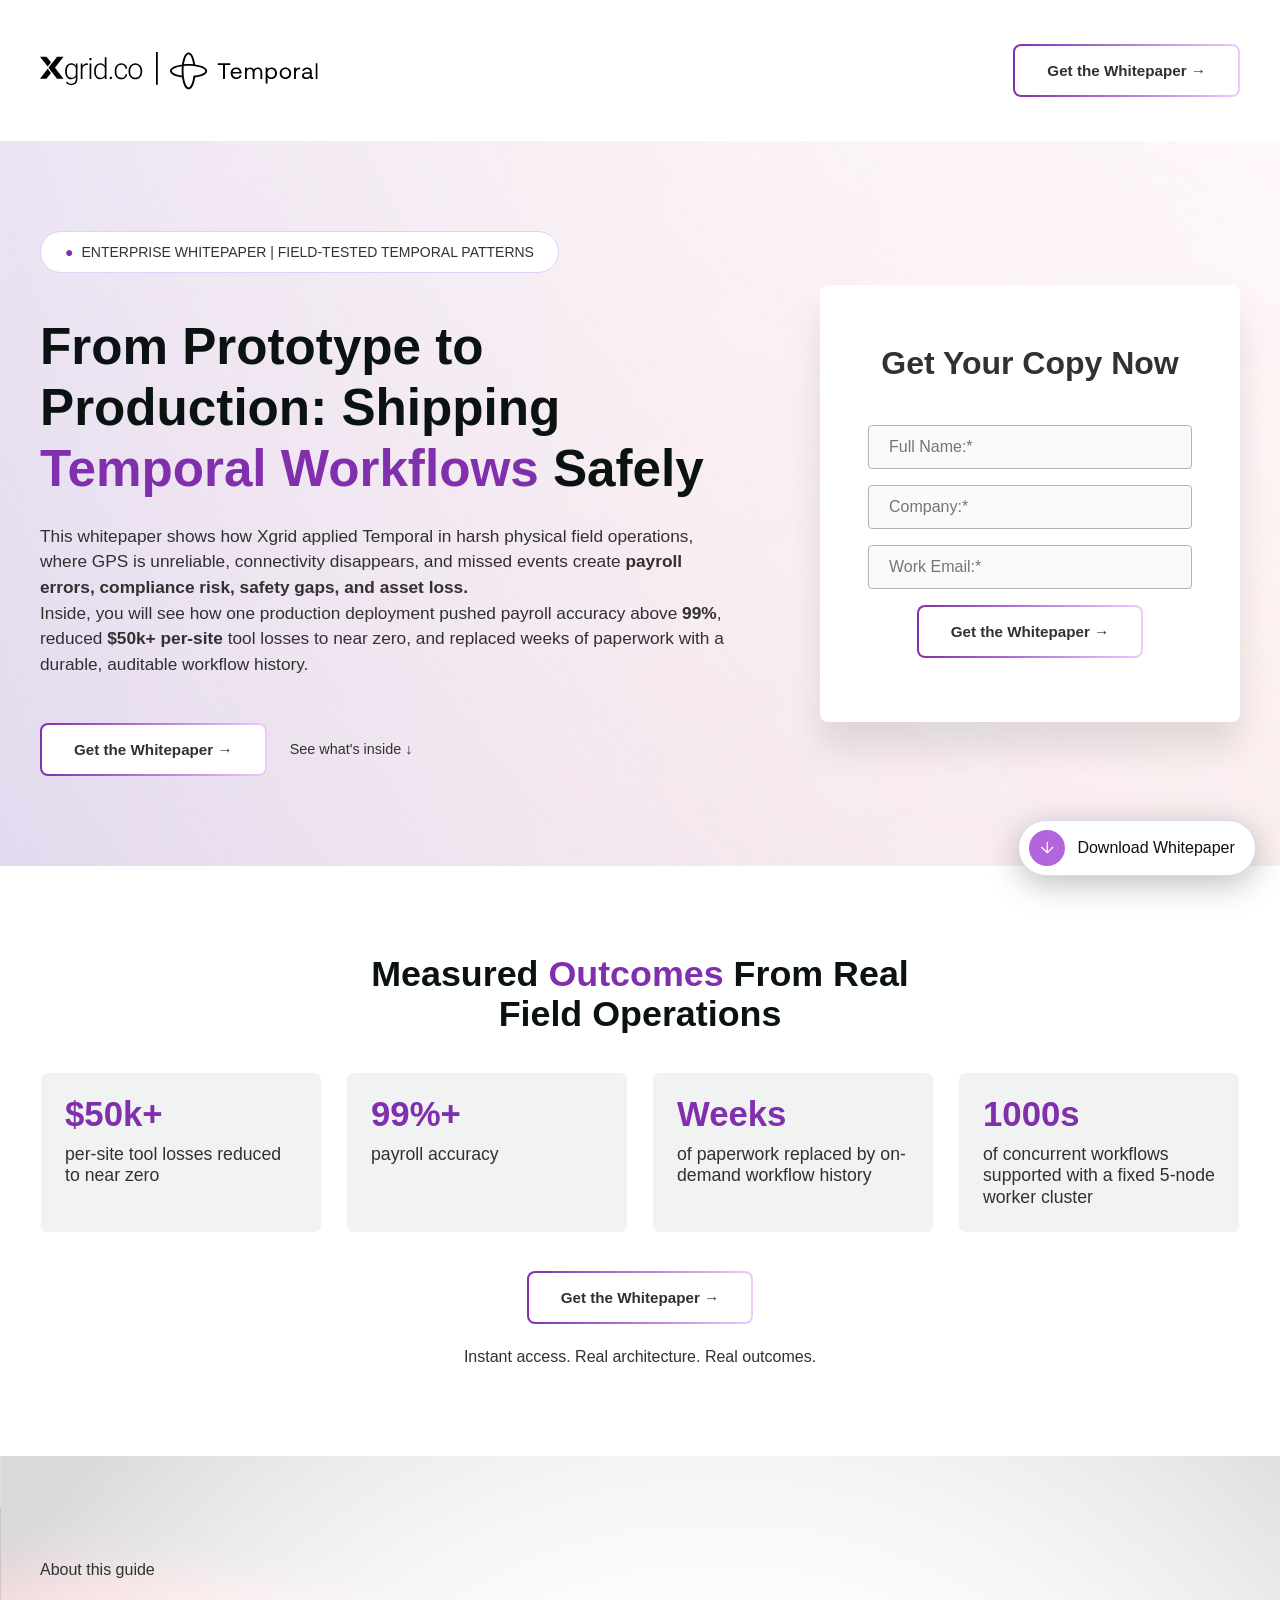
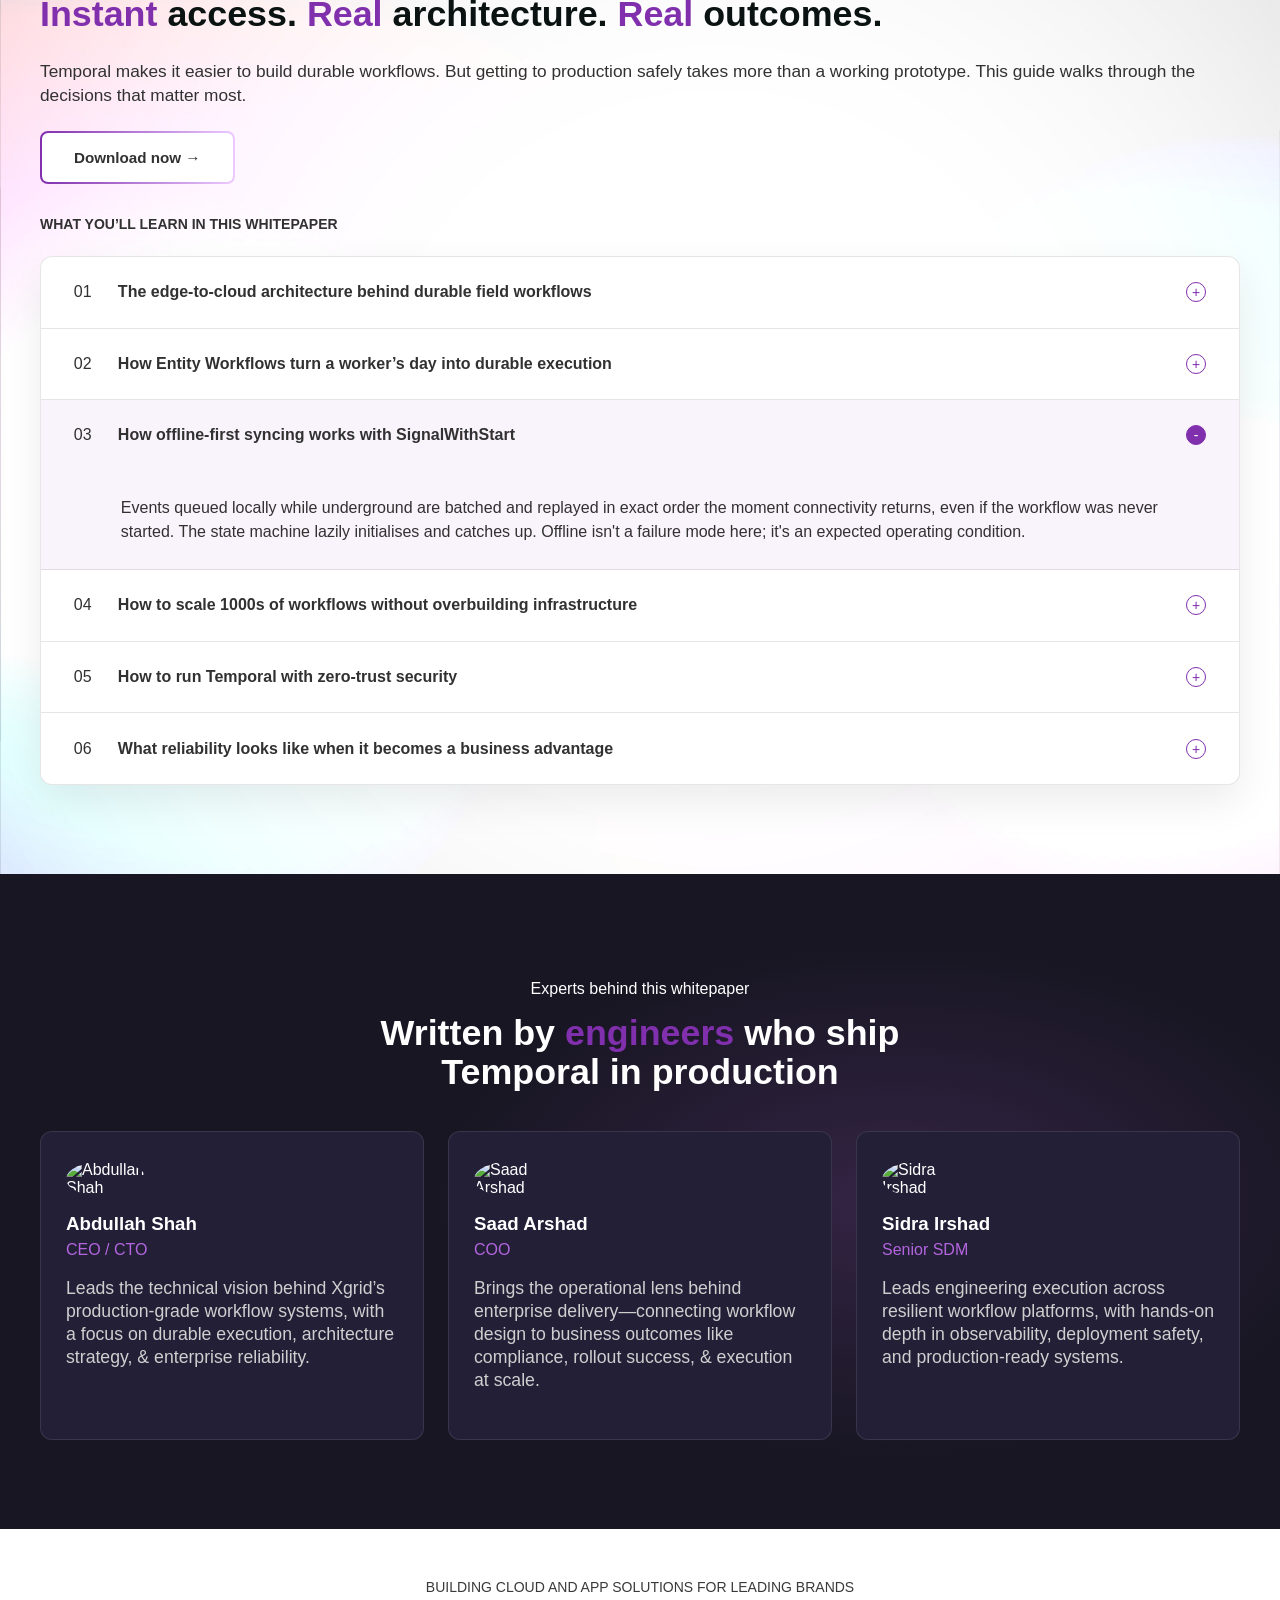
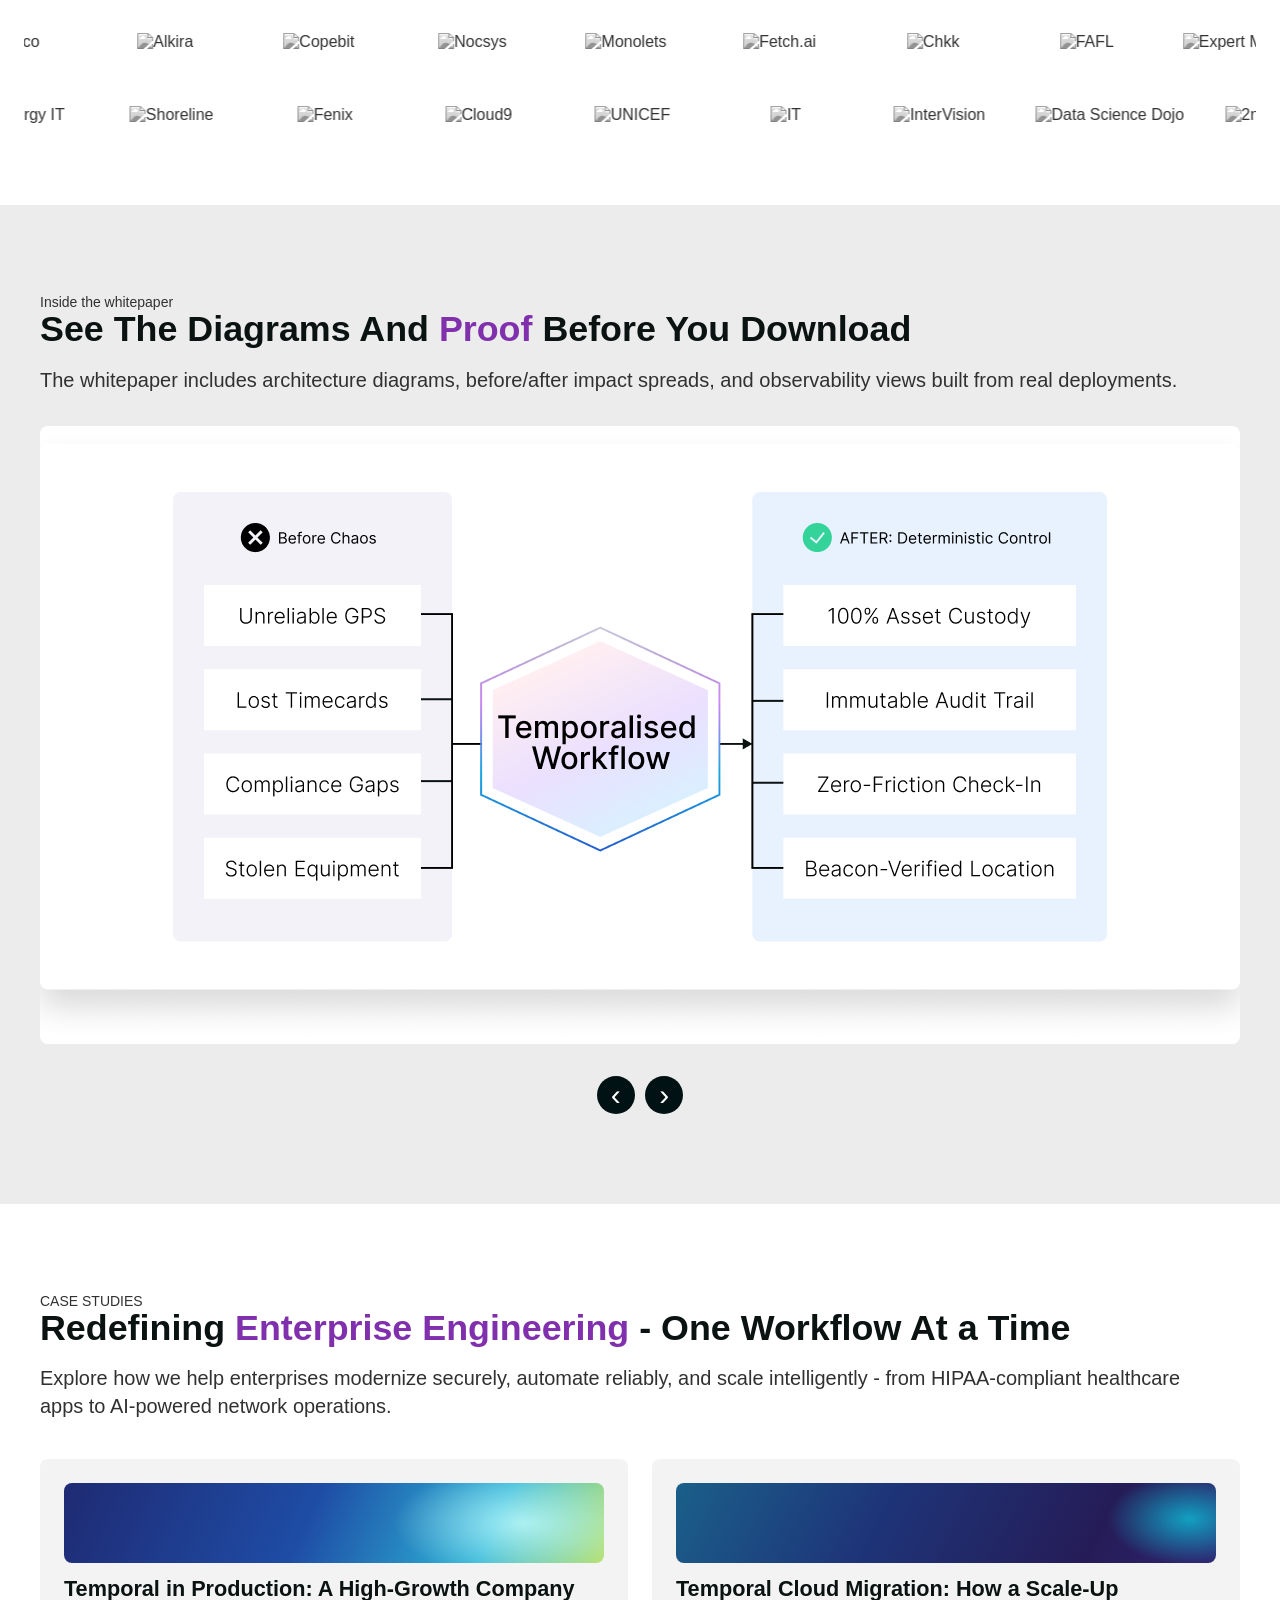
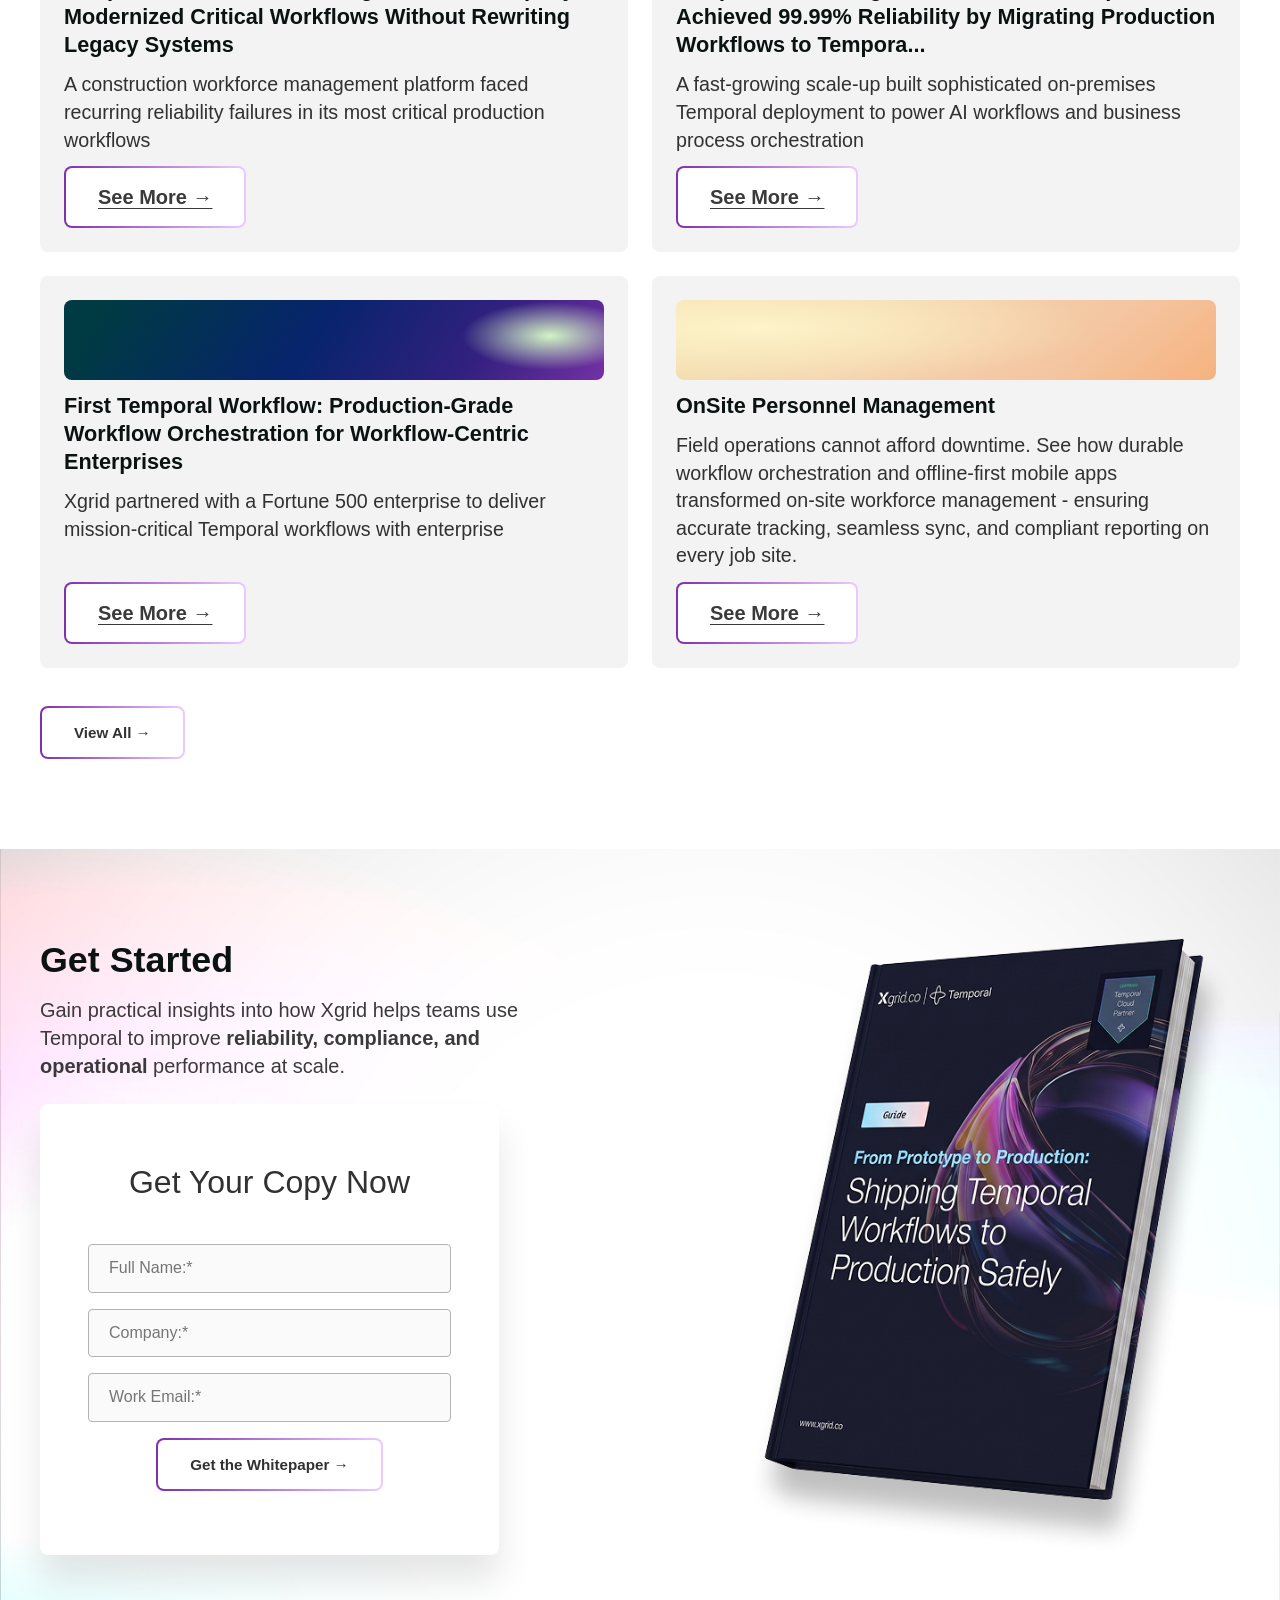
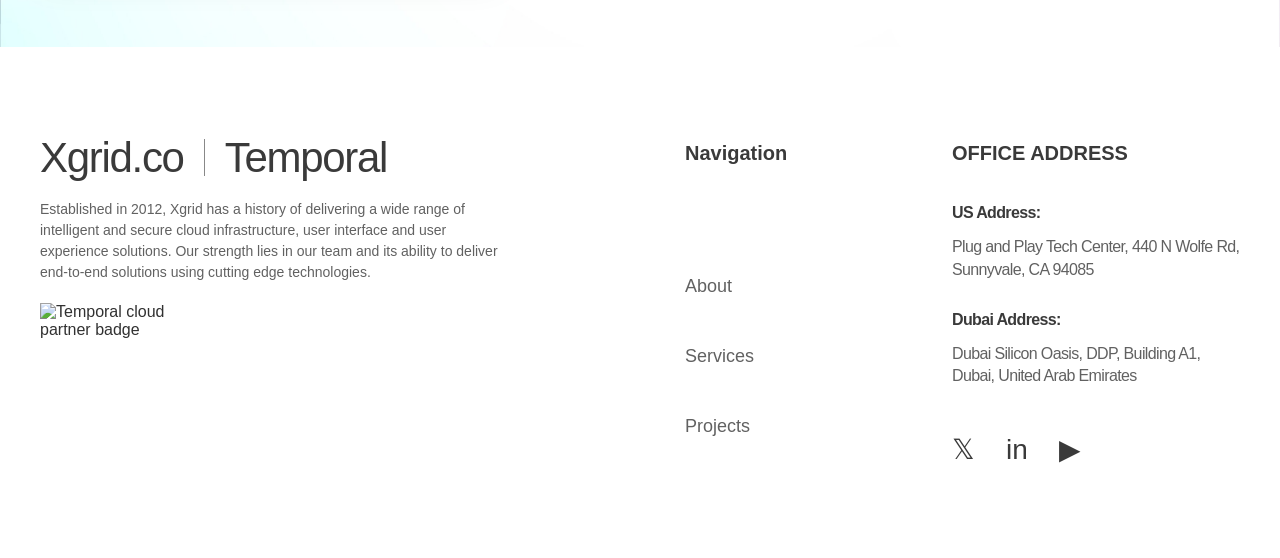
==== commit b668925f: "Update index.html" ====
--- a/index.html
+++ b/index.html
@@ -491,35 +491,55 @@
   <script>
     class BrandMarquee {
       constructor(root) {
-        this.root = root;
-        this.track = root.querySelector(".brands-marquee__track");
-        this.speed = Number(root.dataset.speed || 0.5);
-        this.direction = root.dataset.direction || "left";
-        this.position = 0;
-        this.raf = null;
-        this.init();
+        try {
+          this.root = root;
+          this.track = root.querySelector(".brands-marquee__track");
+          if (!this.track) return;
+          this.speed = Number(root.dataset.speed || 0.5);
+          this.direction = root.dataset.direction || "left";
+          this.position = 0;
+          this.raf = null;
+          this.isRunning = false;
+          this.init();
+        } catch (e) {
+          console.warn('BrandMarquee init error:', e);
+        }
       }
 
       init() {
-        this.cloneUntilFilled();
-        this.start();
+        try {
+          this.cloneUntilFilled();
+          this.start();
+        } catch (e) {
+          console.warn('BrandMarquee start error:', e);
+        }
       }
 
       cloneUntilFilled() {
-        const containerWidth = this.root.offsetWidth;
+        if (!this.track) return;
+        const containerWidth = this.root?.offsetWidth || 0;
+        if (containerWidth === 0) return;
+        
         let trackWidth = this.track.scrollWidth;
         const originalItems = Array.from(this.track.children);
-
-        while (trackWidth < containerWidth * 2) {
+        let iterations = 0;
+
+        while (trackWidth < containerWidth * 2 && iterations < 10) {
           originalItems.forEach((item) => {
             this.track.appendChild(item.cloneNode(true));
           });
           trackWidth = this.track.scrollWidth;
+          iterations++;
         }
       }
 
       start() {
+        if (this.isRunning || !this.track) return;
+        this.isRunning = true;
+        
         const animate = () => {
+          if (!this.isRunning || !this.track) return;
+          
           const move = this.direction === "left" ? -this.speed : this.speed;
           this.position += move;
           const resetPoint = this.track.scrollWidth / 2;
@@ -534,51 +554,82 @@
 
         animate();
       }
-    }
-
-    document.querySelectorAll("[data-marquee]").forEach((marquee) => {
-      new BrandMarquee(marquee);
-    });
+
+      destroy() {
+        this.isRunning = false;
+        if (this.raf) {
+          cancelAnimationFrame(this.raf);
+          this.raf = null;
+        }
+      }
+    }
+
+    function initBrandMarquees() {
+      try {
+        document.querySelectorAll("[data-marquee]").forEach((marquee) => {
+          new BrandMarquee(marquee);
+        });
+      } catch (e) {
+        console.warn('BrandMarquee init failed:', e);
+      }
+    }
+
+    if (document.readyState === 'loading') {
+      document.addEventListener('DOMContentLoaded', initBrandMarquees);
+    } else {
+      initBrandMarquees();
+    }
 
     class InsideSlider {
       constructor(root) {
-        this.root = root;
-        this.track = root.querySelector(".inside-slider__track");
-        this.slides = Array.from(root.querySelectorAll(".inside-slider__slide"));
-        this.prevBtn = document.querySelector(".inside-slider__control--prev");
-        this.nextBtn = document.querySelector(".inside-slider__control--next");
-        this.index = 0;
-        this.startX = 0;
-        this.deltaX = 0;
-        this.isDragging = false;
-        this.threshold = 60;
-        this.init();
+        try {
+          this.root = root;
+          this.track = root.querySelector(".inside-slider__track");
+          this.slides = Array.from(root.querySelectorAll(".inside-slider__slide"));
+          
+          if (!this.track || this.slides.length === 0) return;
+          
+          this.prevBtn = document.querySelector(".inside-slider__control--prev");
+          this.nextBtn = document.querySelector(".inside-slider__control--next");
+          this.index = 0;
+          this.startX = 0;
+          this.deltaX = 0;
+          this.isDragging = false;
+          this.threshold = 60;
+          this.init();
+        } catch (e) {
+          console.warn('InsideSlider init error:', e);
+        }
       }
 
       init() {
-        if (!this.track || this.slides.length === 0) return;
-
-        this.prevBtn?.addEventListener("click", () => this.goTo(this.index - 1));
-        this.nextBtn?.addEventListener("click", () => this.goTo(this.index + 1));
-
-        this.root.addEventListener("touchstart", (event) => this.onTouchStart(event), { passive: true });
-        this.root.addEventListener("touchmove", (event) => this.onTouchMove(event), { passive: true });
-        this.root.addEventListener("touchend", () => this.onTouchEnd());
-
-        this.root.addEventListener("pointerdown", (event) => this.onPointerDown(event));
-        window.addEventListener("pointermove", (event) => this.onPointerMove(event));
-        window.addEventListener("pointerup", () => this.onPointerUp());
-
-        this.slides.forEach((slide) => {
-          const image = slide.querySelector("img");
-          if (image) {
-            if (image.complete) this.updateHeight();
-            image.addEventListener("load", () => this.updateHeight());
-          }
-        });
-
-        window.addEventListener("resize", () => this.updateHeight());
-        this.goTo(0, false);
+        try {
+          if (!this.track || this.slides.length === 0) return;
+
+          this.prevBtn?.addEventListener("click", () => this.goTo(this.index - 1));
+          this.nextBtn?.addEventListener("click", () => this.goTo(this.index + 1));
+
+          this.root.addEventListener("touchstart", (event) => this.onTouchStart(event), { passive: true });
+          this.root.addEventListener("touchmove", (event) => this.onTouchMove(event), { passive: true });
+          this.root.addEventListener("touchend", () => this.onTouchEnd());
+
+          this.root.addEventListener("pointerdown", (event) => this.onPointerDown(event));
+          window.addEventListener("pointermove", (event) => this.onPointerMove(event));
+          window.addEventListener("pointerup", () => this.onPointerUp());
+
+          this.slides.forEach((slide) => {
+            const image = slide.querySelector("img");
+            if (image) {
+              if (image.complete) this.updateHeight();
+              image.addEventListener("load", () => this.updateHeight());
+            }
+          });
+
+          window.addEventListener("resize", () => this.updateHeight());
+          this.goTo(0, false);
+        } catch (e) {
+          console.warn('InsideSlider setup error:', e);
+        }
       }
 
       onTouchStart(event) {
@@ -617,27 +668,47 @@
       }
 
       goTo(index, animate = true) {
-        const total = this.slides.length;
-        this.index = (index + total) % total;
-        this.track.style.transition = animate ? "transform 500ms ease" : "none";
-        this.track.style.transform = `translateX(-${this.index * 100}%)`;
-        this.updateHeight();
+        try {
+          const total = this.slides.length;
+          this.index = (index + total) % total;
+          this.track.style.transition = animate ? "transform 500ms ease" : "none";
+          this.track.style.transform = `translateX(-${this.index * 100}%)`;
+          this.updateHeight();
+        } catch (e) {
+          console.warn('InsideSlider goTo error:', e);
+        }
       }
 
       updateHeight() {
-        const activeSlide = this.slides[this.index];
-        if (!activeSlide) return;
-        const image = activeSlide.querySelector("img");
-        const height = image ? image.getBoundingClientRect().height : activeSlide.getBoundingClientRect().height;
-        if (height > 0) {
-          this.root.style.height = `${height}px`;
-        }
-      }
-    }
-
-    const insideSliderElement = document.querySelector(".js-inside-slider");
-    if (insideSliderElement) {
-      new InsideSlider(insideSliderElement);
+        try {
+          const activeSlide = this.slides[this.index];
+          if (!activeSlide) return;
+          const image = activeSlide.querySelector("img");
+          const height = image ? image.getBoundingClientRect().height : activeSlide.getBoundingClientRect().height;
+          if (height > 0) {
+            this.root.style.height = `${height}px`;
+          }
+        } catch (e) {
+          console.warn('InsideSlider updateHeight error:', e);
+        }
+      }
+    }
+
+    function initInsideSlider() {
+      try {
+        const insideSliderElement = document.querySelector(".js-inside-slider");
+        if (insideSliderElement) {
+          new InsideSlider(insideSliderElement);
+        }
+      } catch (e) {
+        console.warn('InsideSlider init failed:', e);
+      }
+    }
+
+    if (document.readyState === 'loading') {
+      document.addEventListener('DOMContentLoaded', initInsideSlider);
+    } else {
+      initInsideSlider();
     }
 
     const HS_PORTAL_ID = "4404057";
@@ -670,114 +741,162 @@
     };
 
     function validateForm(form) {
-      const fields = ["full_name", "email", "company"];
-      let errorMessage = "";
-
-      fields.forEach((fieldName) => {
-        const input = form.elements[fieldName];
-        if (!input) return;
-        const error = validators[fieldName](input.value || "");
-        input.classList.toggle("is-error", !!error);
-        if (!errorMessage && error) errorMessage = error;
-      });
-
-      return errorMessage;
+      try {
+        const fields = ["full_name", "email", "company"];
+        let errorMessage = "";
+
+        fields.forEach((fieldName) => {
+          const input = form.elements[fieldName];
+          if (!input) return;
+          const error = validators[fieldName](input.value || "");
+          input.classList.toggle("is-error", !!error);
+          if (!errorMessage && error) errorMessage = error;
+        });
+
+        return errorMessage;
+      } catch (e) {
+        console.warn('Form validation error:', e);
+        return "Validation error occurred";
+      }
     }
 
     async function submitToHubSpot(form) {
-      const data = new FormData(form);
-      const fields = ["full_name", "email", "company"]
-        .map((name) => ({ name, value: String(data.get(name) || "").trim() }))
-        .filter((item) => item.value !== "");
-
-      const payload = {
-        fields,
-        context: {
-          pageUri: window.location.href,
-          pageName: document.title,
-        },
-      };
-
-      const res = await fetch(HS_ENDPOINT, {
-        method: "POST",
-        headers: { "Content-Type": "application/json" },
-        body: JSON.stringify(payload),
-      });
-
-      if (!res.ok) {
-        const err = await res.json().catch(() => ({}));
-        throw new Error(err?.message || `HubSpot error ${res.status}`);
-      }
-
-      return res.json();
+      try {
+        const data = new FormData(form);
+        const fields = ["full_name", "email", "company"]
+          .map((name) => ({ name, value: String(data.get(name) || "").trim() }))
+          .filter((item) => item.value !== "");
+
+        const payload = {
+          fields,
+          context: {
+            pageUri: window.location.href,
+            pageName: document.title,
+          },
+        };
+
+        const controller = new AbortController();
+        const timeoutId = setTimeout(() => controller.abort(), 8000);
+
+        const res = await fetch(HS_ENDPOINT, {
+          method: "POST",
+          headers: { "Content-Type": "application/json" },
+          body: JSON.stringify(payload),
+          signal: controller.signal,
+        });
+
+        clearTimeout(timeoutId);
+
+        if (!res.ok) {
+          const err = await res.json().catch(() => ({}));
+          throw new Error(err?.message || `HubSpot error ${res.status}`);
+        }
+
+        return res.json();
+      } catch (e) {
+        console.warn('HubSpot submission error:', e);
+        throw e;
+      }
     }
 
     function setFeedback(form, message, type) {
-      const feedback = form.querySelector("[data-form-feedback]");
-      if (!feedback) return;
-      feedback.hidden = !message;
-      feedback.textContent = message || "";
-      feedback.classList.remove("form-feedback--error", "form-feedback--success");
-      if (message && type) feedback.classList.add(`form-feedback--${type}`);
+      try {
+        const feedback = form.querySelector("[data-form-feedback]");
+        if (!feedback) return;
+        feedback.hidden = !message;
+        feedback.textContent = message || "";
+        feedback.classList.remove("form-feedback--error", "form-feedback--success");
+        if (message && type) feedback.classList.add(`form-feedback--${type}`);
+      } catch (e) {
+        console.warn('Feedback error:', e);
+      }
     }
 
     function bindHubSpotForms() {
-      const forms = document.querySelectorAll("[data-hs-form]");
-      forms.forEach((form) => {
-        form.addEventListener("submit", async (event) => {
-          event.preventDefault();
-          setFeedback(form, "", "");
-
-          const validationError = validateForm(form);
-          if (validationError) {
-            setFeedback(form, validationError, "error");
-            return;
-          }
-
-          const button = form.querySelector("button[type='submit']");
-          const originalLabel = button ? button.textContent : "";
-          if (button) {
-            button.disabled = true;
-            button.textContent = "Submitting...";
-          }
-
-          try {
-            await submitToHubSpot(form);
-            form.reset();
-            form.querySelectorAll("input").forEach((input) => input.classList.remove("is-error"));
-            setFeedback(form, "Thanks! Your form has been submitted.", "success");
-          } catch (error) {
-            setFeedback(form, error.message || "Something went wrong. Please try again.", "error");
-          } finally {
-            if (button) {
-              button.disabled = false;
-              button.textContent = originalLabel;
-            }
-          }
-        });
-      });
-    }
-
-    bindHubSpotForms();
-
-    const ALLOW_MULTIPLE_FAQS_OPEN = false;
-
-    if (!ALLOW_MULTIPLE_FAQS_OPEN) {
-      const faqItems = document.querySelectorAll(".intro__faq-item");
-
-      faqItems.forEach((faqItem) => {
-        faqItem.addEventListener("toggle", () => {
-          if (!faqItem.open) {
-            return;
-          }
-
-          faqItems.forEach((otherFaqItem) => {
-            if (otherFaqItem !== faqItem) {
-              otherFaqItem.open = false;
+      try {
+        const forms = document.querySelectorAll("[data-hs-form]");
+        if (forms.length === 0) return;
+
+        forms.forEach((form) => {
+          form.addEventListener("submit", async (event) => {
+            event.preventDefault();
+            setFeedback(form, "", "");
+
+            try {
+              const validationError = validateForm(form);
+              if (validationError) {
+                setFeedback(form, validationError, "error");
+                return;
+              }
+
+              const button = form.querySelector("button[type='submit']");
+              const originalLabel = button ? button.textContent : "";
+              if (button) {
+                button.disabled = true;
+                button.textContent = "Submitting...";
+              }
+
+              try {
+                await submitToHubSpot(form);
+                form.reset();
+                form.querySelectorAll("input").forEach((input) => input.classList.remove("is-error"));
+                setFeedback(form, "Thanks! Your form has been submitted.", "success");
+              } catch (error) {
+                setFeedback(form, error.message || "Something went wrong. Please try again.", "error");
+              } finally {
+                if (button) {
+                  button.disabled = false;
+                  button.textContent = originalLabel;
+                }
+              }
+            } catch (e) {
+              console.warn('Form submission error:', e);
+              setFeedback(form, "An unexpected error occurred", "error");
             }
           });
         });
-      });
+      } catch (e) {
+        console.warn('Form binding error:', e);
+      }
+    }
+
+    if (document.readyState === 'loading') {
+      document.addEventListener('DOMContentLoaded', bindHubSpotForms);
+    } else {
+      bindHubSpotForms();
+    }
+
+    const ALLOW_MULTIPLE_FAQS_OPEN = false;
+
+    function initFAQs() {
+      try {
+        if (!ALLOW_MULTIPLE_FAQS_OPEN) {
+          const faqItems = document.querySelectorAll(".intro__faq-item");
+          if (faqItems.length === 0) return;
+
+          faqItems.forEach((faqItem) => {
+            faqItem.addEventListener("toggle", () => {
+              if (!faqItem.open) {
+                return;
+              }
+
+              faqItems.forEach((otherFaqItem) => {
+                if (otherFaqItem !== faqItem) {
+                  otherFaqItem.open = false;
+                }
+              });
+            });
+          });
+        }
+      } catch (e) {
+        console.warn('FAQ init error:', e);
+      }
+    }
+
+    if (document.readyState === 'loading') {
+      document.addEventListener('DOMContentLoaded', initFAQs);
+    } else {
+      initFAQs();
     }
   </script>
 </body>
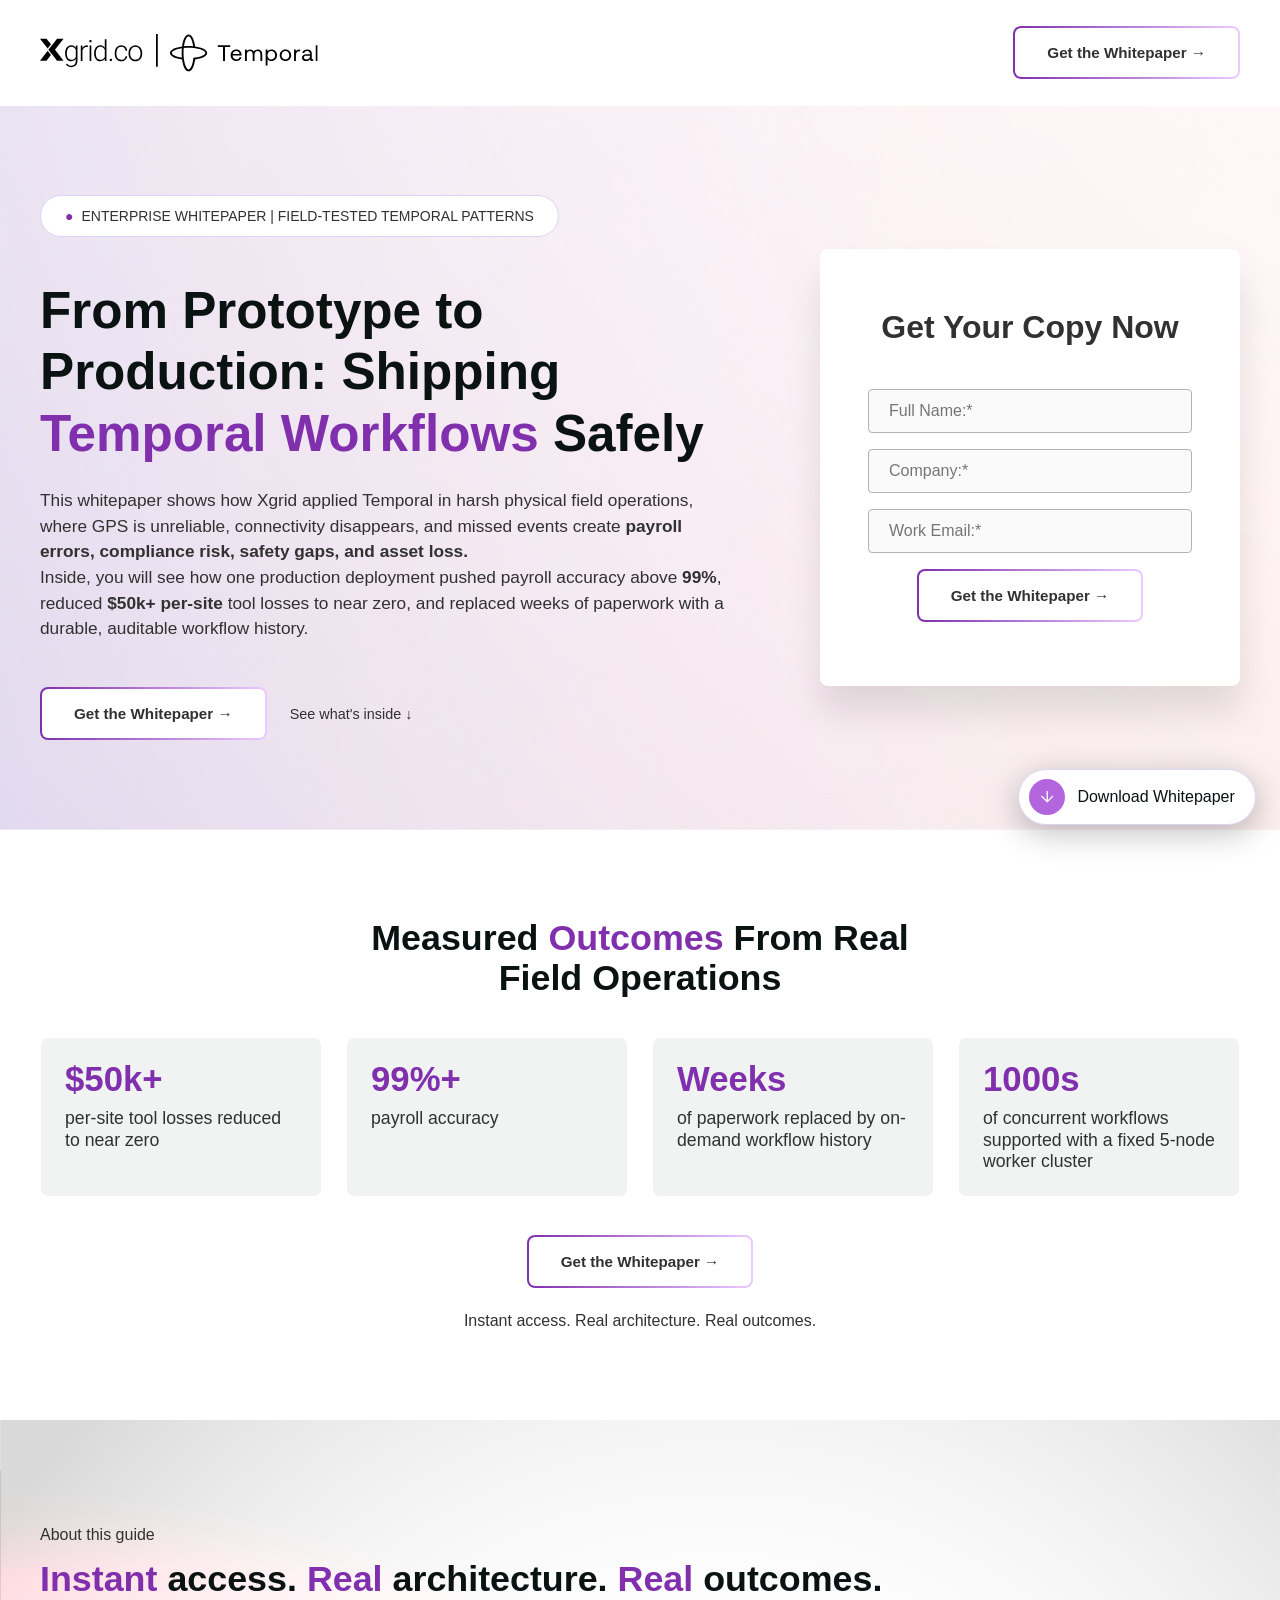
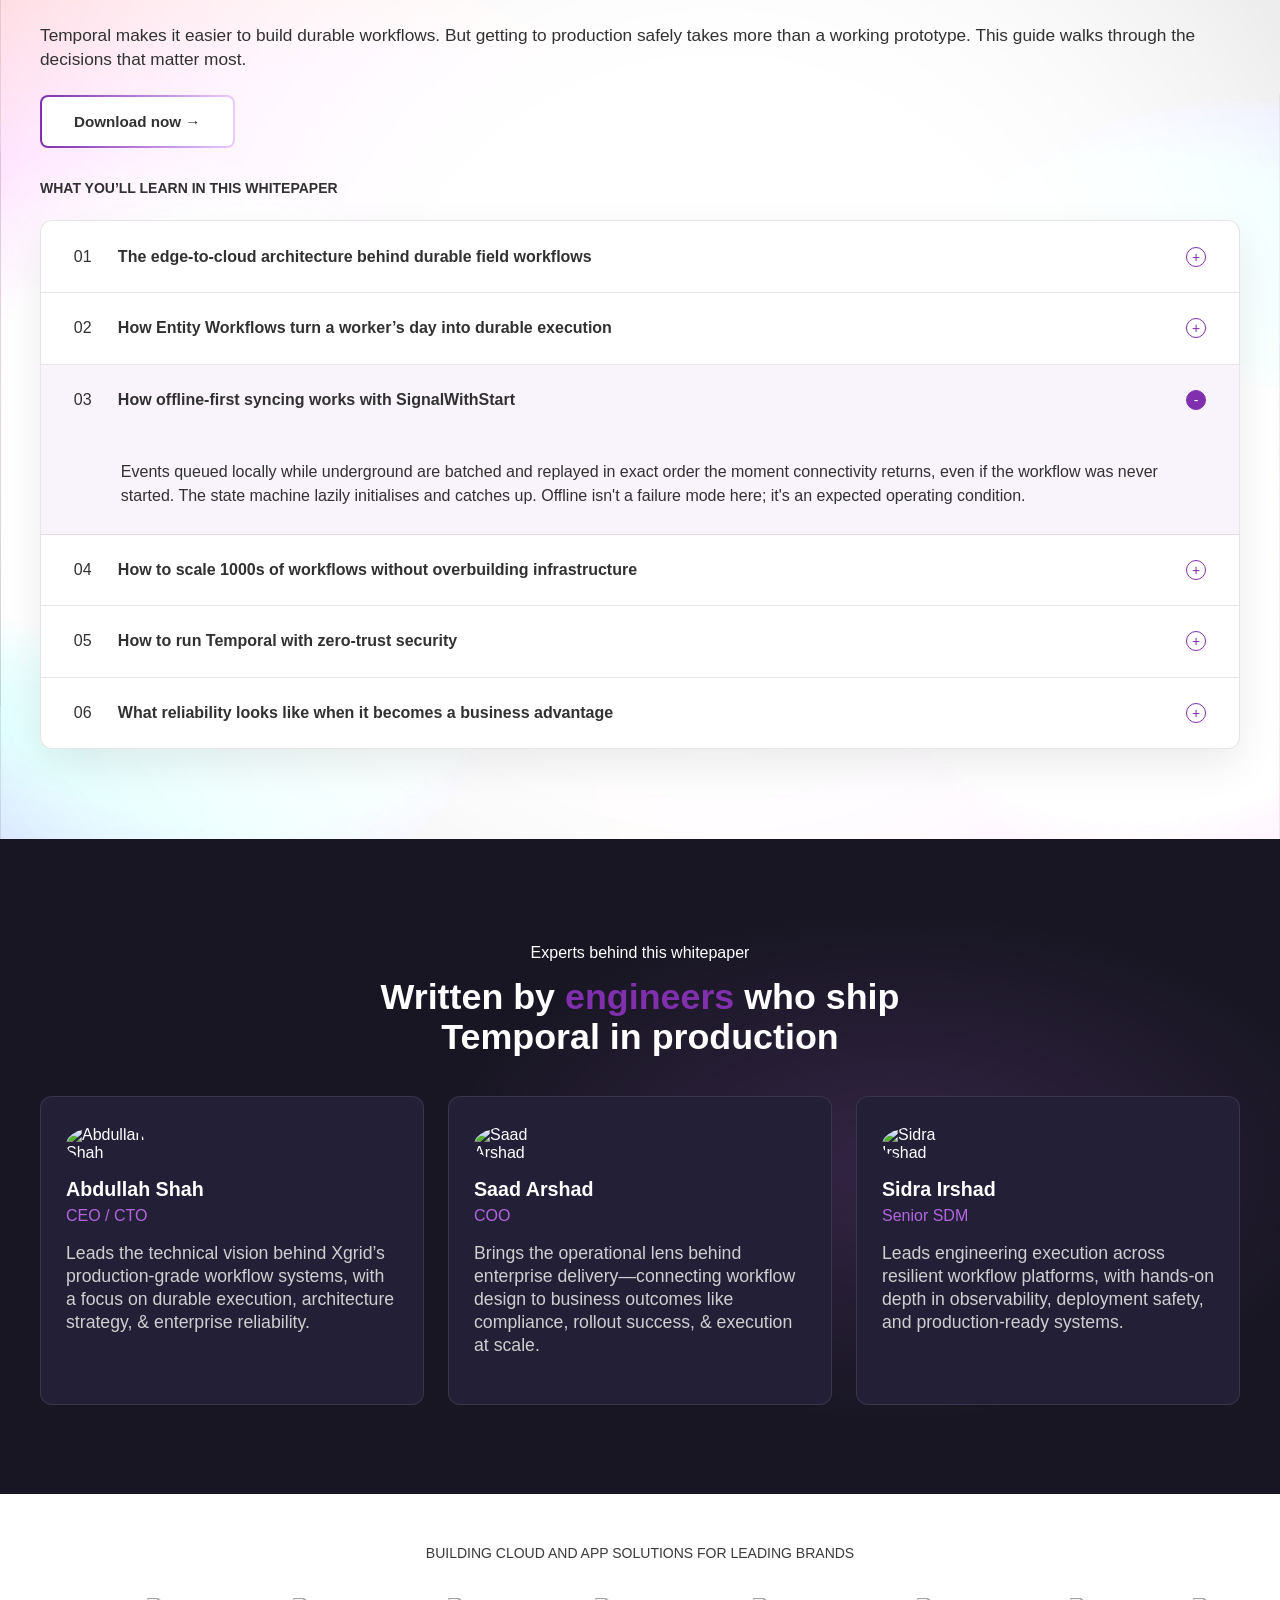
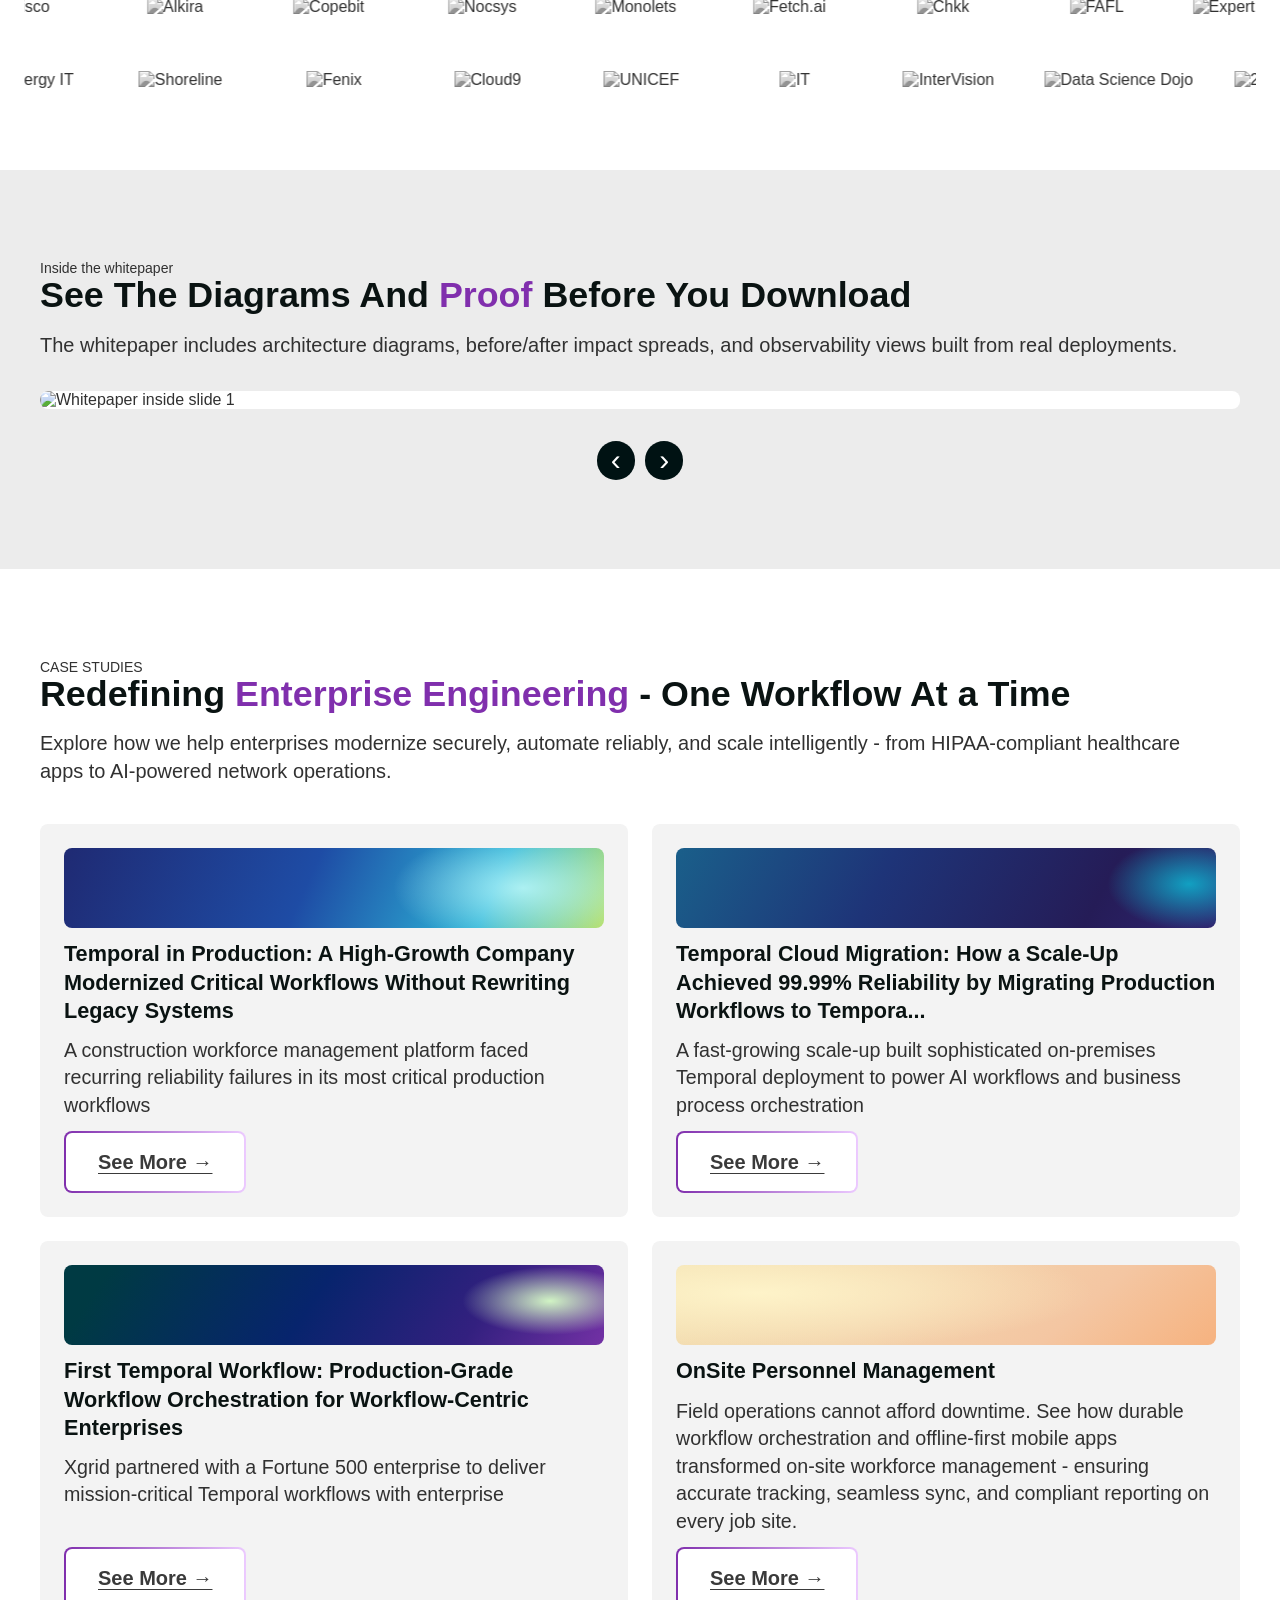
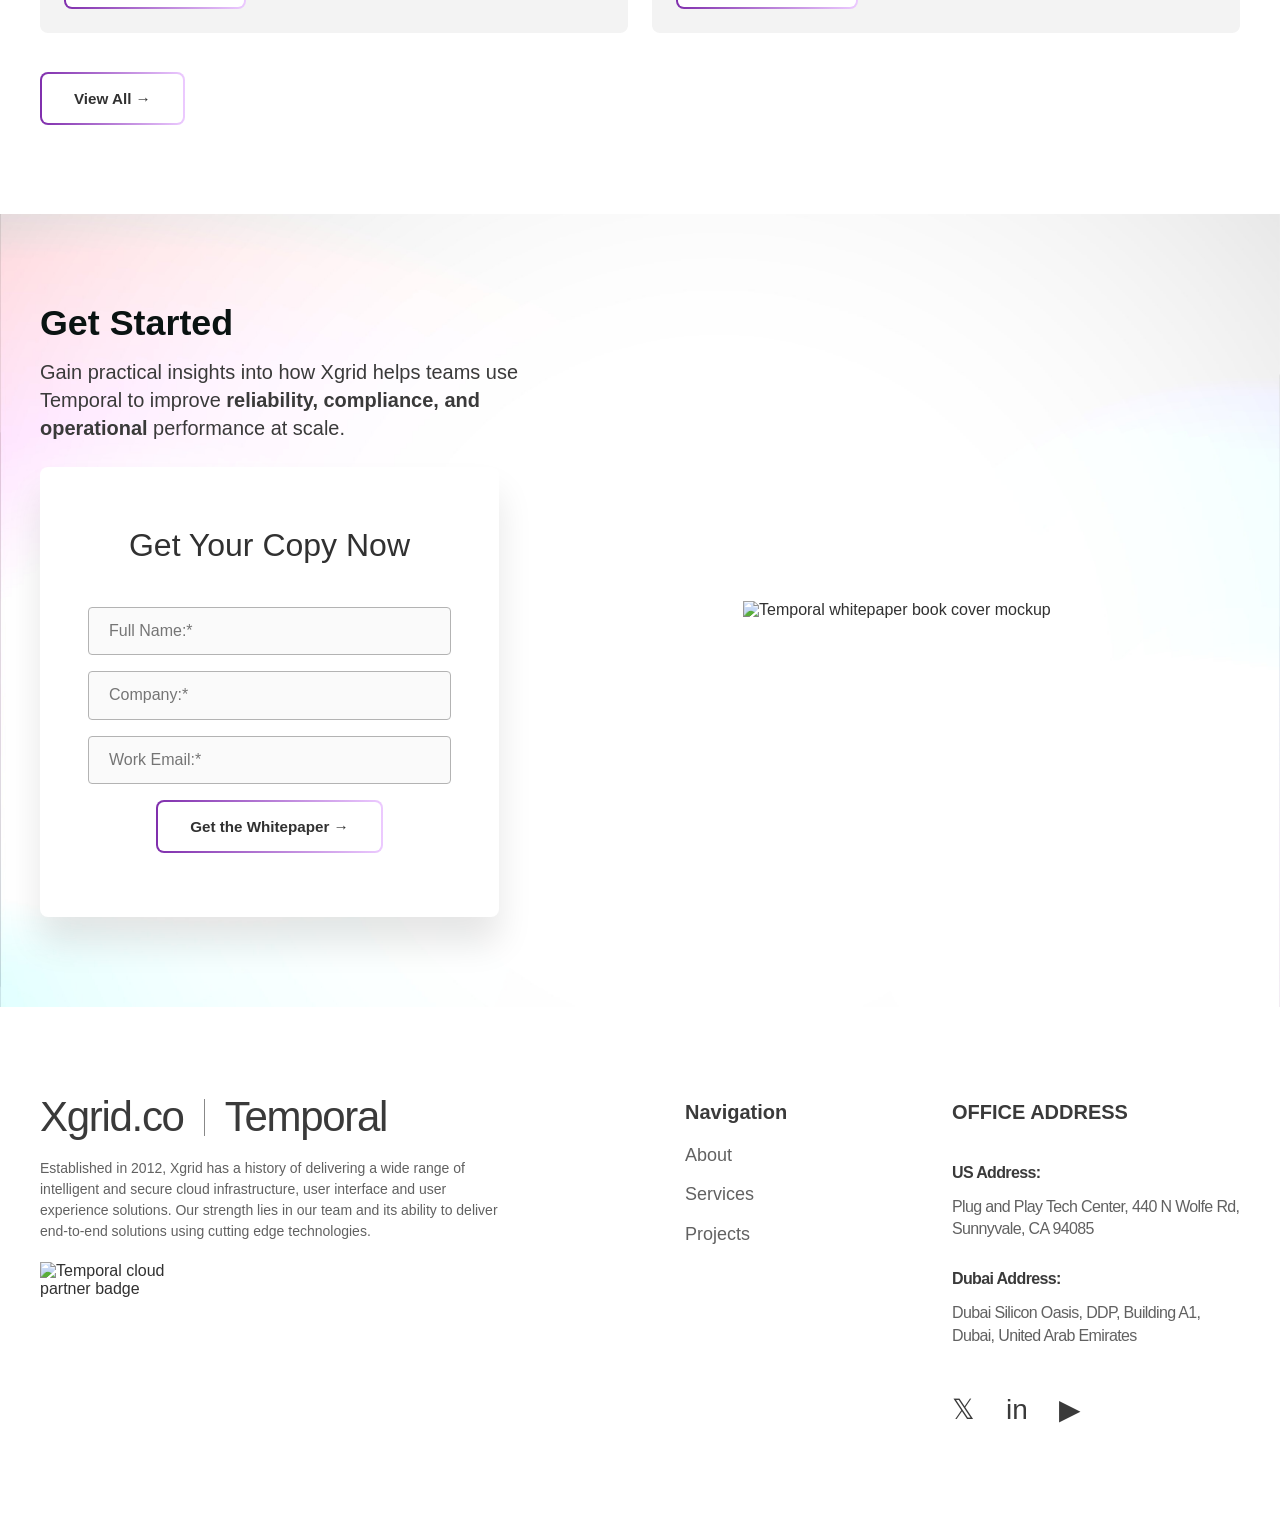
==== commit fffa0a17: "init" ====
--- a/index.html
+++ b/index.html
@@ -13,7 +13,7 @@
     <header class="site-header" aria-label="Top header">
       <div class="container site-header__inner">
         <div class="site-header__logos">
-          <a class="site-header__brand" href="https://www.xgrid.co/" aria-label="Xgrid and Temporal">
+          <a class="site-header__brand" href="https://www.xgrid.co/" aria-label="Xgrid and Temporal" style=" margin-bottom: 0 !important; ">
             <svg width="104" height="38" viewBox="0 0 104 38" fill="none" xmlns="http://www.w3.org/2000/svg">
               <path d="M8.59235 17.6768L17.0143 28.6657H23.5039L11.803 13.4921L8.59235 17.6768Z" fill="black" />
               <path d="M23.5442 6.6478L11.8176 21.8723L8.59235 17.6771L17.0546 6.6478H23.5442Z" fill="black" />
@@ -66,7 +66,7 @@
           </svg>
         </div>
 
-        <a class="button button--primary site-header__cta" href="#"><span>Get the Whitepaper →</span></a>
+        <a class="button button--primary site-header__cta" href="#" style="margin-bottom: 0 !important;"><span>Get the Whitepaper →</span></a>
       </div>
     </header>
 
@@ -220,7 +220,9 @@
         <div class="experts__grid">
           <article class="experts__card">
             <div class="experts__header">
-              <img class="experts__image" src="https://purple-cow.xgrid.co/resources/wp-content/uploads/2026/05/abdullah.jpg" alt="Abdullah Shah" />
+              <img class="experts__image"
+                src="https://purple-cow.xgrid.co/resources/wp-content/uploads/2026/05/abdullah.jpg"
+                alt="Abdullah Shah" />
               <div class="experts__header-content">
                 <h3 class="experts__name">Abdullah Shah</h3>
                 <p class="experts__role">CEO / CTO</p>
@@ -233,7 +235,8 @@
           </article>
           <article class="experts__card">
             <div class="experts__header">
-              <img class="experts__image" src="https://purple-cow.xgrid.co/resources/wp-content/uploads/2026/05/saad.jpg" alt="Saad Arshad" />
+              <img class="experts__image"
+                src="https://purple-cow.xgrid.co/resources/wp-content/uploads/2026/05/saad.jpg" alt="Saad Arshad" />
               <div class="experts__header-content">
                 <h3 class="experts__name">Saad Arshad</h3>
                 <p class="experts__role">COO</p>
@@ -245,7 +248,8 @@
           </article>
           <article class="experts__card">
             <div class="experts__header">
-              <img class="experts__image" src="https://purple-cow.xgrid.co/resources/wp-content/uploads/2026/05/sidra.jpg" alt="Sidra Irshad " />
+              <img class="experts__image"
+                src="https://purple-cow.xgrid.co/resources/wp-content/uploads/2026/05/sidra.jpg" alt="Sidra Irshad " />
               <div class="experts__header-content">
                 <h3 class="experts__name">Sidra Irshad</h3>
                 <p class="experts__role">Senior SDM</p>
@@ -265,33 +269,61 @@
 
         <div class="brands-marquee__marquee" data-marquee data-speed="0.55" data-direction="left">
           <div class="brands-marquee__track">
-            <div class="brands-marquee__item"><img src="https://purple-cow.xgrid.co/resources/wp-content/uploads/2026/05/cisco.png" alt="Cisco" /></div>
-            <div class="brands-marquee__item"><img src="https://purple-cow.xgrid.co/resources/wp-content/uploads/2026/05/alkira.png" alt="Alkira" /></div>
-            <div class="brands-marquee__item"><img src="https://purple-cow.xgrid.co/resources/wp-content/uploads/2026/05/copebit.png" alt="Copebit" /></div>
-            <div class="brands-marquee__item"><img src="https://purple-cow.xgrid.co/resources/wp-content/uploads/2026/05/nocsys.png" alt="Nocsys" /></div>
-            <div class="brands-marquee__item"><img src="https://purple-cow.xgrid.co/resources/wp-content/uploads/2026/05/monolets.png" alt="Monolets" /></div>
-            <div class="brands-marquee__item"><img src="https://purple-cow.xgrid.co/resources/wp-content/uploads/2026/05/fetch.png" alt="Fetch.ai" /></div>
-            <div class="brands-marquee__item"><img src="https://purple-cow.xgrid.co/resources/wp-content/uploads/2026/05/chkk.png" alt="Chkk" /></div>
-            <div class="brands-marquee__item"><img src="https://purple-cow.xgrid.co/resources/wp-content/uploads/2026/05/fafl.png" alt="FAFL" /></div>
-            <div class="brands-marquee__item"><img src="https://purple-cow.xgrid.co/resources/wp-content/uploads/2026/05/expert.png" alt="Expert Marketing Advisors" />
-            </div>
-            <div class="brands-marquee__item"><img src="https://purple-cow.xgrid.co/resources/wp-content/uploads/2026/05/an10.png" alt="AN10" /></div>
+            <div class="brands-marquee__item"><img
+                src="https://purple-cow.xgrid.co/resources/wp-content/uploads/2026/05/cisco.png" alt="Cisco" /></div>
+            <div class="brands-marquee__item"><img
+                src="https://purple-cow.xgrid.co/resources/wp-content/uploads/2026/05/alkira.png" alt="Alkira" /></div>
+            <div class="brands-marquee__item"><img
+                src="https://purple-cow.xgrid.co/resources/wp-content/uploads/2026/05/copebit.png" alt="Copebit" />
+            </div>
+            <div class="brands-marquee__item"><img
+                src="https://purple-cow.xgrid.co/resources/wp-content/uploads/2026/05/nocsys.png" alt="Nocsys" /></div>
+            <div class="brands-marquee__item"><img
+                src="https://purple-cow.xgrid.co/resources/wp-content/uploads/2026/05/monolets.png" alt="Monolets" />
+            </div>
+            <div class="brands-marquee__item"><img
+                src="https://purple-cow.xgrid.co/resources/wp-content/uploads/2026/05/fetch.png" alt="Fetch.ai" /></div>
+            <div class="brands-marquee__item"><img
+                src="https://purple-cow.xgrid.co/resources/wp-content/uploads/2026/05/chkk.png" alt="Chkk" /></div>
+            <div class="brands-marquee__item"><img
+                src="https://purple-cow.xgrid.co/resources/wp-content/uploads/2026/05/fafl.png" alt="FAFL" /></div>
+            <div class="brands-marquee__item"><img
+                src="https://purple-cow.xgrid.co/resources/wp-content/uploads/2026/05/expert.png"
+                alt="Expert Marketing Advisors" />
+            </div>
+            <div class="brands-marquee__item"><img
+                src="https://purple-cow.xgrid.co/resources/wp-content/uploads/2026/05/an10.png" alt="AN10" /></div>
           </div>
         </div>
 
         <div class="brands-marquee__marquee" data-marquee data-speed="0.5" data-direction="left">
           <div class="brands-marquee__track">
-            <div class="brands-marquee__item"><img src="https://purple-cow.xgrid.co/resources/wp-content/uploads/2026/05/synergy.png" alt="Synergy IT" /></div>
-            <div class="brands-marquee__item"><img src="https://purple-cow.xgrid.co/resources/wp-content/uploads/2026/05/shoreline.png" alt="Shoreline" /></div>
-            <div class="brands-marquee__item"><img src="https://purple-cow.xgrid.co/resources/wp-content/uploads/2026/05/fenix.png" alt="Fenix" /></div>
-            <div class="brands-marquee__item"><img src="https://purple-cow.xgrid.co/resources/wp-content/uploads/2026/05/cloud.png" alt="Cloud9" /></div>
-            <div class="brands-marquee__item"><img src="https://purple-cow.xgrid.co/resources/wp-content/uploads/2026/05/unicef.png" alt="UNICEF" /></div>
-            <div class="brands-marquee__item"><img src="https://purple-cow.xgrid.co/resources/wp-content/uploads/2026/05/it.png" alt="IT" /></div>
-            <div class="brands-marquee__item"><img src="https://purple-cow.xgrid.co/resources/wp-content/uploads/2026/05/intervision.png" alt="InterVision" /></div>
-            <div class="brands-marquee__item"><img src="https://purple-cow.xgrid.co/resources/wp-content/uploads/2026/05/datascience.png" alt="Data Science Dojo" />
-            </div>
-            <div class="brands-marquee__item"><img src="https://purple-cow.xgrid.co/resources/wp-content/uploads/2026/05/2ndquadrant.png" alt="2ndQuadrant" /></div>
-            <div class="brands-marquee__item"><img src="https://purple-cow.xgrid.co/resources/wp-content/uploads/2026/05/tameer.png" alt="Tameer" /></div>
+            <div class="brands-marquee__item"><img
+                src="https://purple-cow.xgrid.co/resources/wp-content/uploads/2026/05/synergy.png" alt="Synergy IT" />
+            </div>
+            <div class="brands-marquee__item"><img
+                src="https://purple-cow.xgrid.co/resources/wp-content/uploads/2026/05/shoreline.png" alt="Shoreline" />
+            </div>
+            <div class="brands-marquee__item"><img
+                src="https://purple-cow.xgrid.co/resources/wp-content/uploads/2026/05/fenix.png" alt="Fenix" /></div>
+            <div class="brands-marquee__item"><img
+                src="https://purple-cow.xgrid.co/resources/wp-content/uploads/2026/05/cloud.png" alt="Cloud9" /></div>
+            <div class="brands-marquee__item"><img
+                src="https://purple-cow.xgrid.co/resources/wp-content/uploads/2026/05/unicef.png" alt="UNICEF" /></div>
+            <div class="brands-marquee__item"><img
+                src="https://purple-cow.xgrid.co/resources/wp-content/uploads/2026/05/it.png" alt="IT" /></div>
+            <div class="brands-marquee__item"><img
+                src="https://purple-cow.xgrid.co/resources/wp-content/uploads/2026/05/intervision.png"
+                alt="InterVision" /></div>
+            <div class="brands-marquee__item"><img
+                src="https://purple-cow.xgrid.co/resources/wp-content/uploads/2026/05/datascience.png"
+                alt="Data Science Dojo" />
+            </div>
+            <div class="brands-marquee__item"><img
+                src="https://purple-cow.xgrid.co/resources/wp-content/uploads/2026/05/2ndquadrant.png"
+                alt="2ndQuadrant" /></div>
+            <div class="brands-marquee__item"><img
+                src="https://purple-cow.xgrid.co/resources/wp-content/uploads/2026/05/tameer.png" alt="Tameer" /></div>
           </div>
         </div>
       </div>
@@ -312,16 +344,24 @@
         <div class="inside-slider__panel js-inside-slider">
           <div class="inside-slider__track">
             <div class="inside-slider__slide">
-              <img class="inside-slider__diagram" src="./img/inside-slider-1.png" alt="Whitepaper inside slide 1" />
+              <img class="inside-slider__diagram"
+                src="https://purple-cow.xgrid.co/resources/wp-content/themes/xgrid-resources-child/assets/img/inside-slider-1.jpg"
+                alt="Whitepaper inside slide 1" />
             </div>
             <div class="inside-slider__slide">
-              <img class="inside-slider__diagram" src="./img/inside-slider-2.png" alt="Whitepaper inside slide 2" />
+              <img class="inside-slider__diagram"
+                src="https://purple-cow.xgrid.co/resources/wp-content/themes/xgrid-resources-child/assets/img/inside-slider-2.jpg"
+                alt="Whitepaper inside slide 2" />
             </div>
             <div class="inside-slider__slide">
-              <img class="inside-slider__diagram" src="./img/inside-slider-3.png" alt="Whitepaper inside slide 3" />
+              <img class="inside-slider__diagram"
+                src="https://purple-cow.xgrid.co/resources/wp-content/themes/xgrid-resources-child/assets/img/inside-slider-3.jpg"
+                alt="Whitepaper inside slide 3" />
             </div>
             <div class="inside-slider__slide">
-              <img class="inside-slider__diagram" src="./img/inside-slider-4.png" alt="Whitepaper inside slide 4" />
+              <img class="inside-slider__diagram"
+                src="https://purple-cow.xgrid.co/resources/wp-content/themes/xgrid-resources-child/assets/img/inside-slider-4.jpg"
+                alt="Whitepaper inside slide 4" />
             </div>
           </div>
         </div>
@@ -355,7 +395,9 @@
               A construction workforce management platform faced recurring reliability failures in its most critical
               production workflows
             </p>
-            <a class="button case-studies__link" href="#"><span>See More →</span></a>
+            <a class="button case-studies__link"
+              href="https://www.xgrid.co/resources/success-stories/temporal-zero-downtime-workflow-modernization/"><span>See
+                More →</span></a>
           </article>
           <article class="case-studies__card">
             <div class="case-studies__thumb case-studies__thumb--two" aria-hidden="true"></div>
@@ -366,7 +408,9 @@
               business process
               orchestration
             </p>
-            <a class="button case-studies__link" href="#"><span>See More →</span></a>
+            <a class="button case-studies__link"
+              href="https://www.xgrid.co/resources/success-stories/temporal-cloud-migration-ai-workflows/"><span>See
+                More →</span></a>
           </article>
           <article class="case-studies__card">
             <div class="case-studies__thumb case-studies__thumb--three" aria-hidden="true"></div>
@@ -376,7 +420,9 @@
               Xgrid partnered with a Fortune 500 enterprise to deliver mission-critical Temporal workflows with
               enterprise
             </p>
-            <a class="button case-studies__link" href="#"><span>See More →</span></a>
+            <a class="button case-studies__link"
+              href="https://www.xgrid.co/resources/success-stories/temporal-production-workflows-enterprise-scale/"><span>See
+                More →</span></a>
           </article>
           <article class="case-studies__card">
             <div class="case-studies__thumb case-studies__thumb--four" aria-hidden="true"></div>
@@ -422,7 +468,8 @@
             </aside>
           </div>
           <div class="get-started__book-wrap">
-            <img class="get-started__book" src="./img/get-started-book.png"
+            <img class="get-started__book"
+              src="https://purple-cow.xgrid.co/resources/wp-content/uploads/2026/05/get-started-book.png"
               alt="Temporal whitepaper book cover mockup" />
           </div>
         </div>
@@ -519,7 +566,7 @@
         if (!this.track) return;
         const containerWidth = this.root?.offsetWidth || 0;
         if (containerWidth === 0) return;
-        
+
         let trackWidth = this.track.scrollWidth;
         const originalItems = Array.from(this.track.children);
         let iterations = 0;
@@ -536,10 +583,10 @@
       start() {
         if (this.isRunning || !this.track) return;
         this.isRunning = true;
-        
+
         const animate = () => {
           if (!this.isRunning || !this.track) return;
-          
+
           const move = this.direction === "left" ? -this.speed : this.speed;
           this.position += move;
           const resetPoint = this.track.scrollWidth / 2;
@@ -586,9 +633,9 @@
           this.root = root;
           this.track = root.querySelector(".inside-slider__track");
           this.slides = Array.from(root.querySelectorAll(".inside-slider__slide"));
-          
+
           if (!this.track || this.slides.length === 0) return;
-          
+
           this.prevBtn = document.querySelector(".inside-slider__control--prev");
           this.nextBtn = document.querySelector(".inside-slider__control--next");
           this.index = 0;
--- a/styles/main.css
+++ b/styles/main.css
@@ -20,6 +20,7 @@
   --space-100: 100px;
   --transition-base: 200ms ease;
   --z-floating: 50;
+  --font-family: "Helvetica Neue LT Pro", sans-serif;
 }
 
 *,
@@ -106,6 +107,7 @@
   padding: 9px 20.2px 9px 10.6px;
   position: fixed;
   right: 24px;
+  bottom: 75px;
   text-decoration: none;
   z-index: var(--z-floating);
 }
@@ -168,7 +170,7 @@
 }
 
 .site-header {
-  padding: clamp(24px, 2.353vw + 14.118px, 48px) 24px;
+  padding: clamp(18px, 0.98vw + 13.882px, 28px) 24px;
 }
 .site-header__inner {
   display: flex;
@@ -180,6 +182,9 @@
   display: flex;
   align-items: center;
   gap: 12px;
+}
+.site-header__brand {
+  margin-bottom: 0 !important;
 }
 
 /* hero */
@@ -366,6 +371,7 @@
   margin: 0;
 }
 .proof__value {
+  font-family: var(--font-family) !important;
   color: var(--color-accent);
   font-size: clamp(28px, 0.784vw + 24.706px, 36px);
   line-height: 1;
@@ -457,6 +463,7 @@
   padding-left: calc(clamp(16px, 1.961vw + 7.765px, 36px) + 47px);
 }
 .intro__learn-title {
+  font-family: var(--font-family) !important;
   font-size: 14px;
   margin: clamp(24px, 3vw, 32px) 0 0;
   text-transform: uppercase;
@@ -514,9 +521,12 @@
   object-fit: cover;
 }
 .experts__name {
+  font-size: clamp(18px, 0.196vw + 17.176px, 20px);
+  font-family: var(--font-family) !important;
   margin: 0;
 }
 .experts__role {
+  font-size: 16px;
   color: var(--color-accent-soft);
   margin: 6px 0 0;
 }
@@ -700,6 +710,7 @@
   background: radial-gradient(26% 98% at 95% 45%, rgba(0, 245, 255, 0.6) 0%, rgba(0, 245, 255, 0) 58%), linear-gradient(118deg, #1a5f8a 0%, #1e3478 38%, #251c57 77%, #2f2470 100%);
 }
 .case-studies__title {
+  font-family: var(--font-family) !important;
   color: #0a1312;
   font-size: clamp(20px, 0.2vw + 19.1px, 22px);
   line-height: 1.3;
@@ -721,6 +732,7 @@
 /* get-started */
 /* --------------------- */
 .get-started {
+  font-family: var(--font-family) !important;
   background: var(--color-bg-light);
   background-image: url(../img/white-paper-intro-bg-mobile.jpg);
   background-size: cover;
@@ -745,7 +757,6 @@
   width: 100%;
 }
 .get-started__button {
-  max-width: 227px;
   margin: 0 auto;
 }
 .get-started__content {
@@ -844,6 +855,7 @@
   line-height: 1.4;
 }
 .footer__address h3 {
+  font-family: var(--font-family) !important;
   font-size: 20px;
   font-weight: 600;
   line-height: 33.6px;
@@ -896,7 +908,7 @@
   display: grid;
   gap: 16px;
   list-style: none;
-  margin: 0;
+  margin: 0 !important;
   padding: 0;
 }
 .footer__list a {
@@ -907,10 +919,12 @@
   text-decoration: none;
 }
 .footer__nav {
-  display: grid;
+  display: flex;
   gap: 14px;
+  flex-direction: column;
 }
 .footer__nav h3 {
+  font-family: var(--font-family) !important;
   color: #3a3a3a;
   font-size: 20px;
   font-weight: 600;
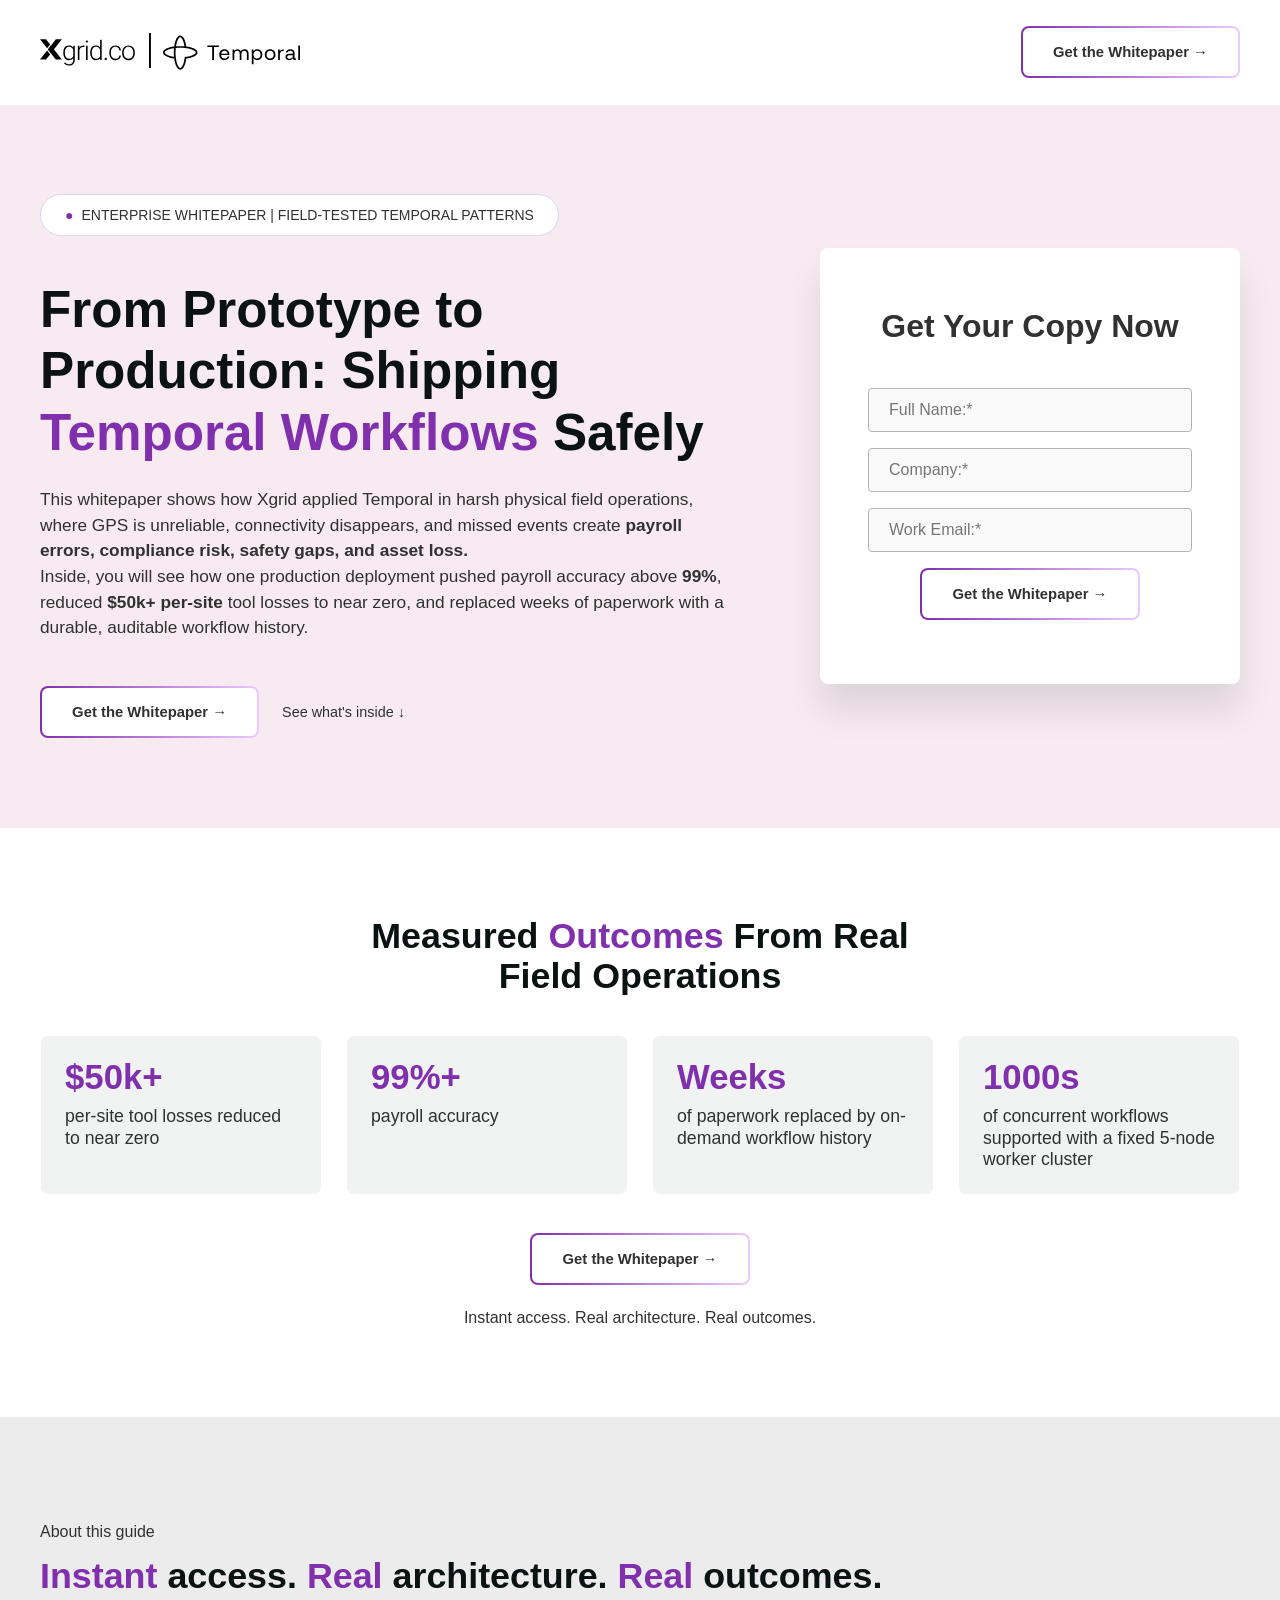
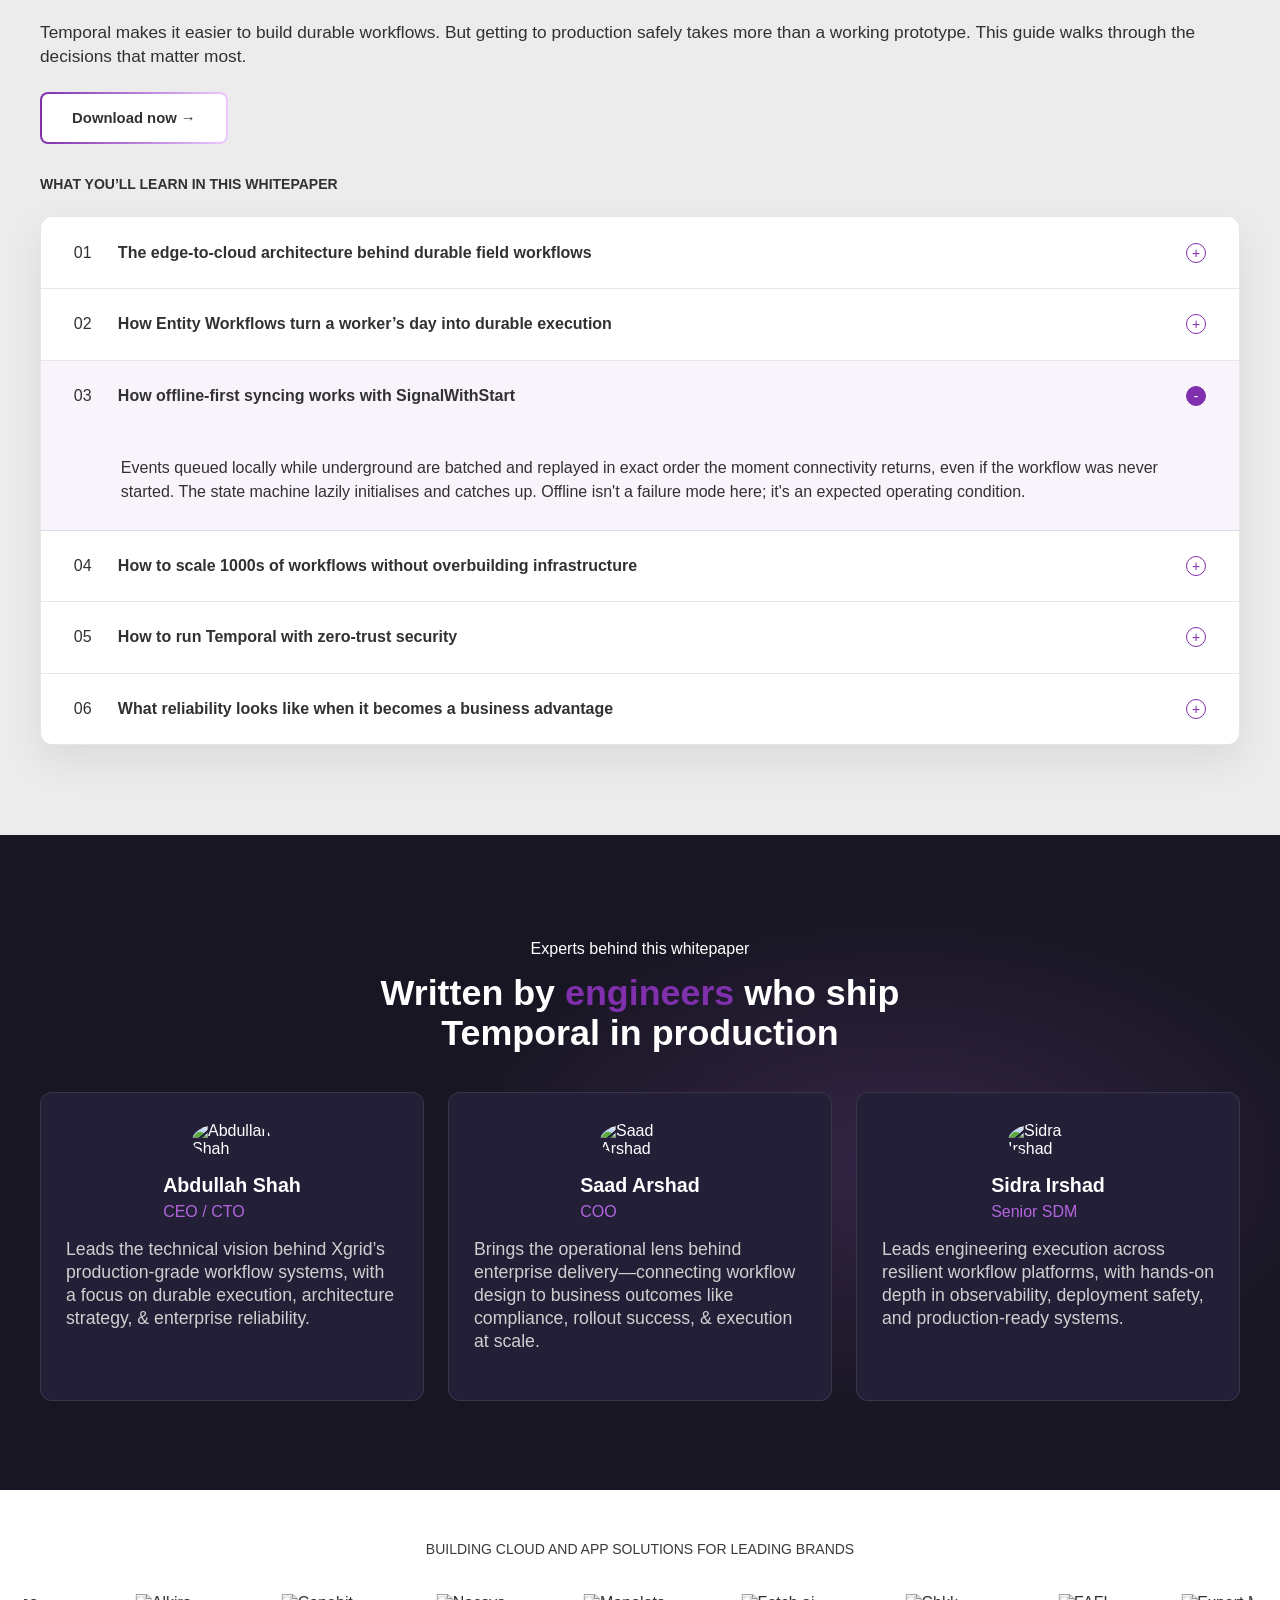
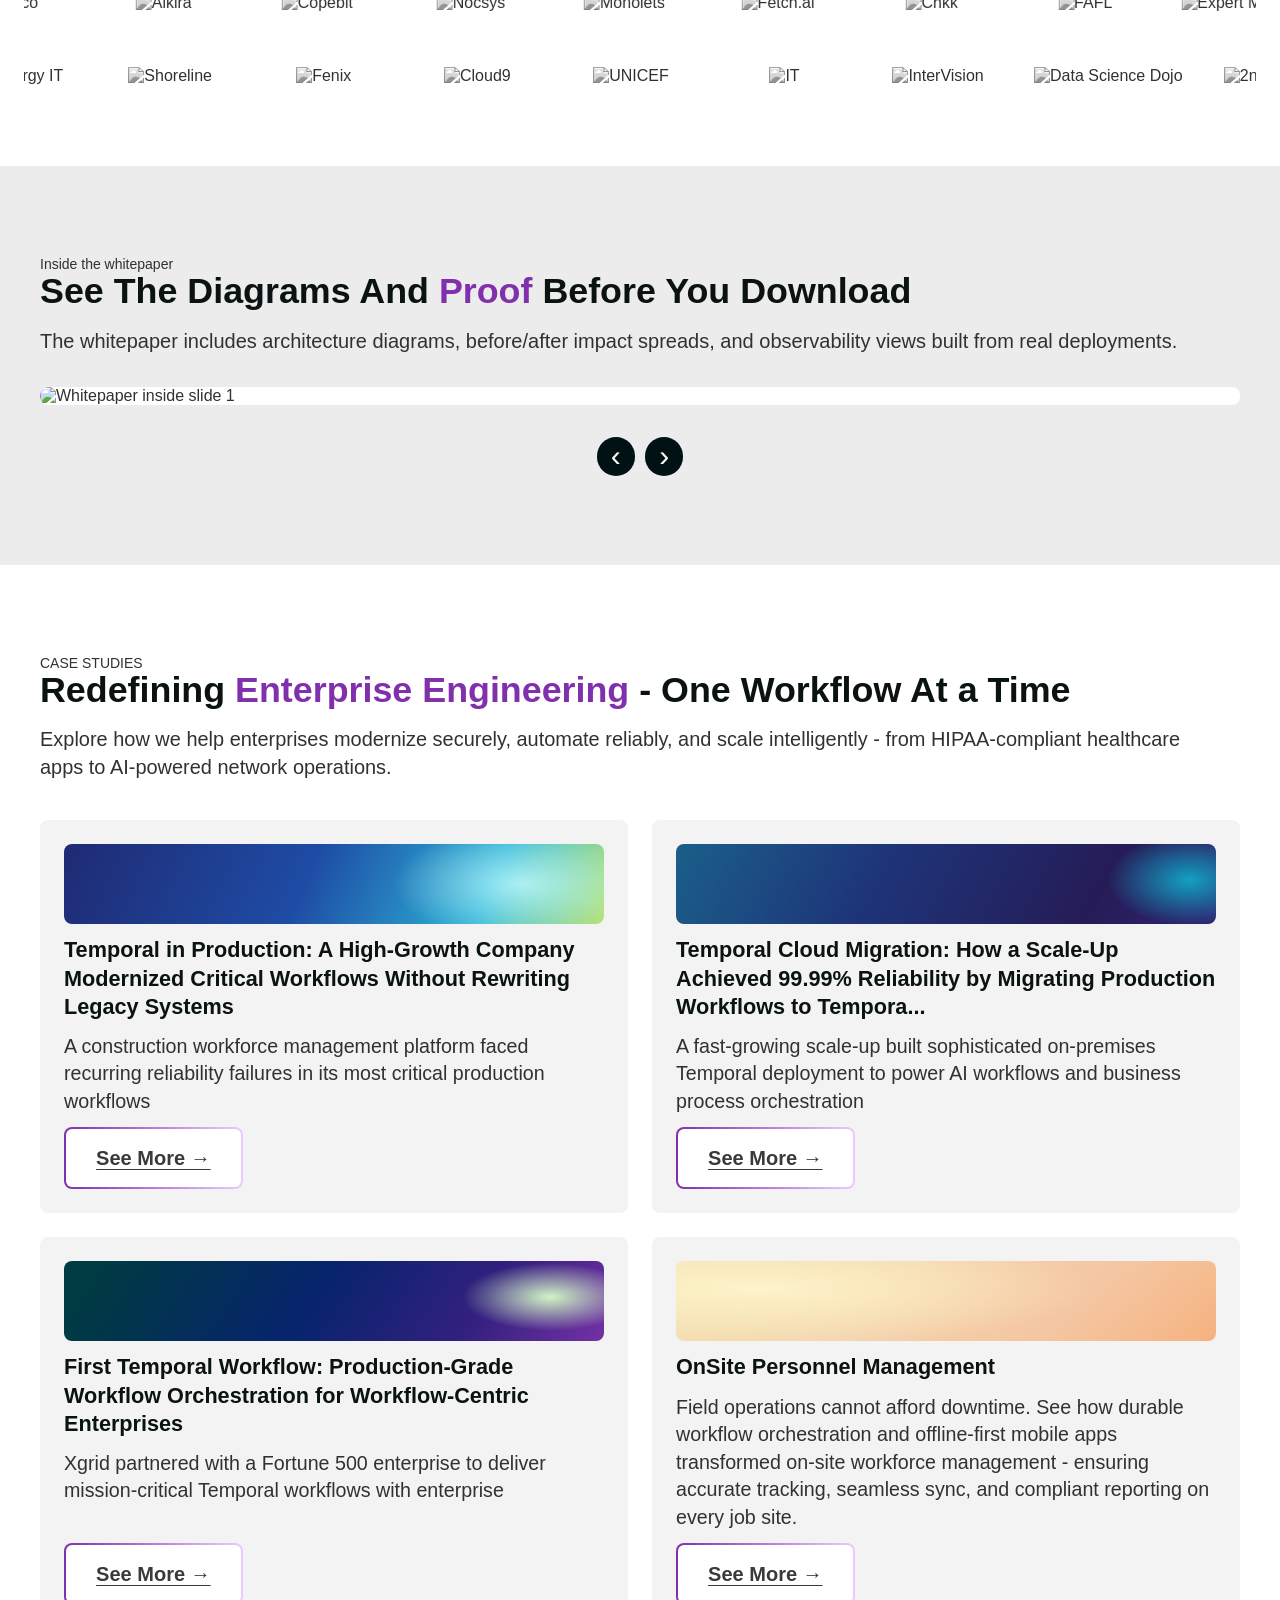
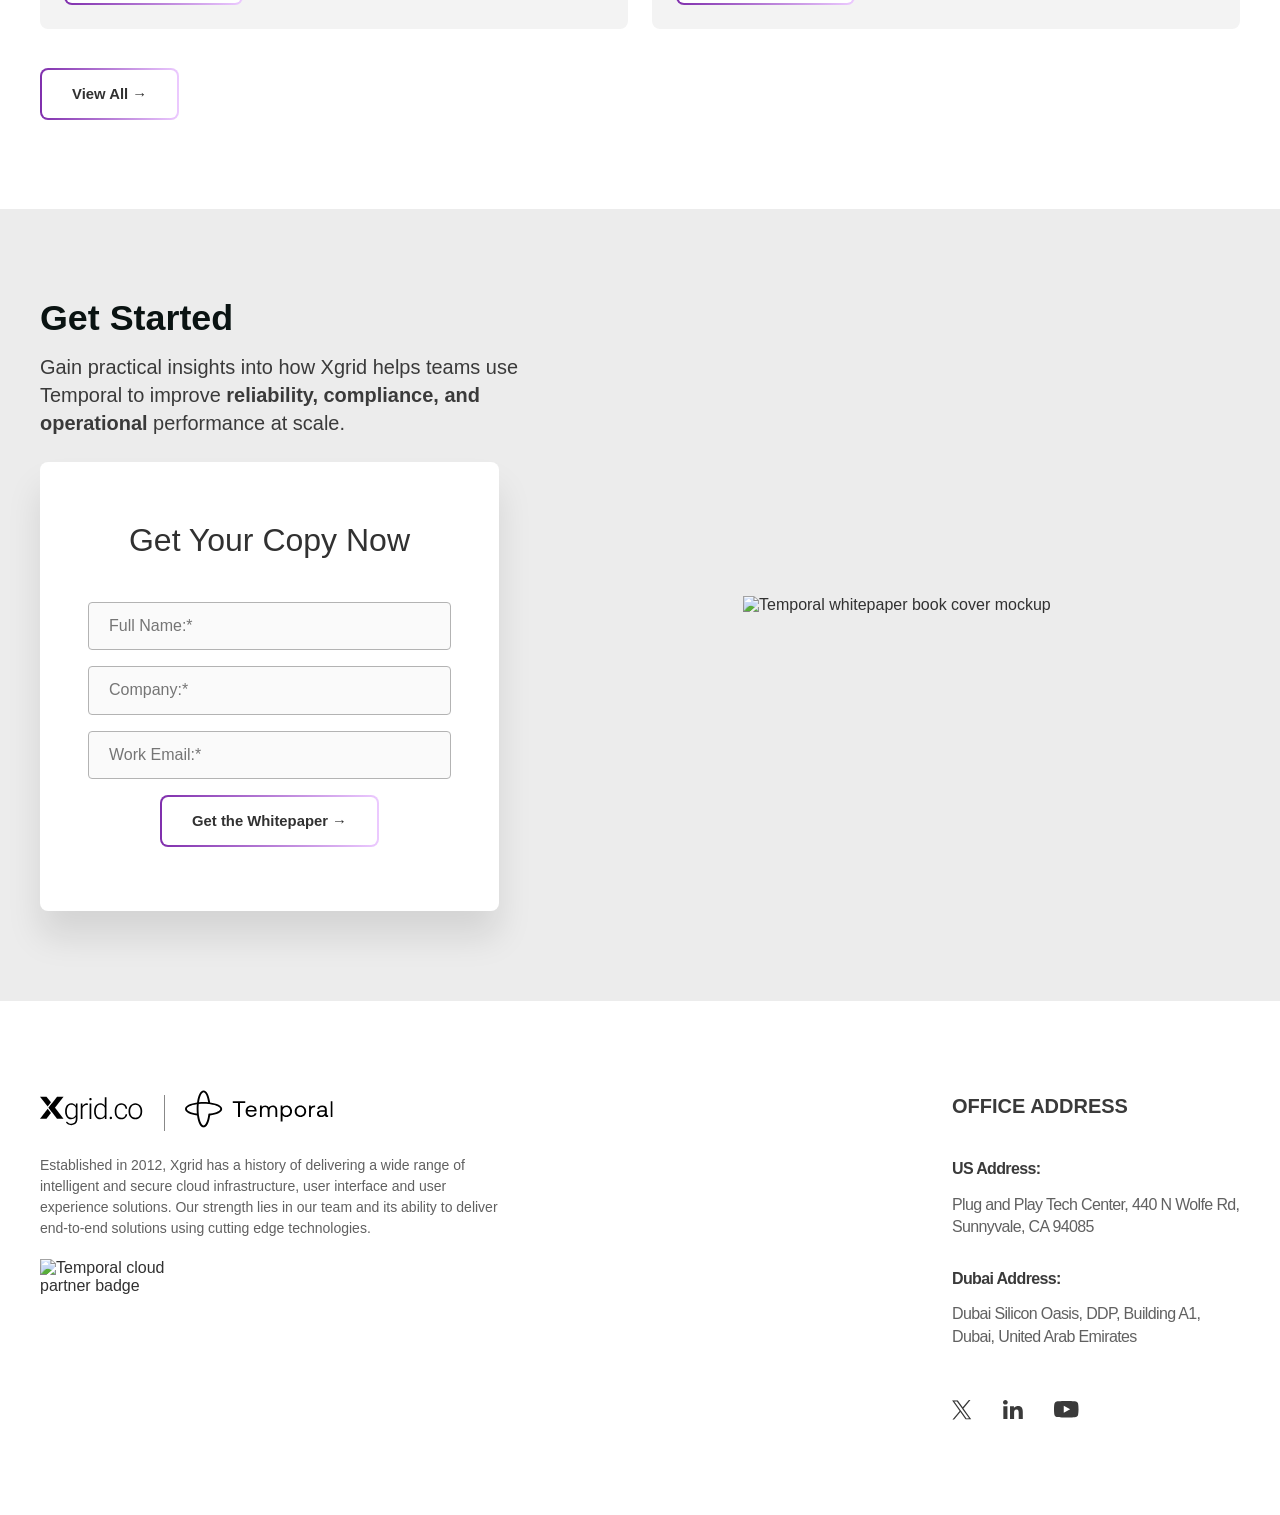
==== commit 9d2c0511: "fixes" ====
--- a/index.html
+++ b/index.html
@@ -13,7 +13,8 @@
     <header class="site-header" aria-label="Top header">
       <div class="container site-header__inner">
         <div class="site-header__logos">
-          <a class="site-header__brand" href="https://www.xgrid.co/" aria-label="Xgrid and Temporal" style=" margin-bottom: 0 !important; ">
+          <a class="site-header__brand" href="https://www.xgrid.co/" aria-label="Xgrid and Temporal"
+            style=" margin-bottom: 0 !important; ">
             <svg width="104" height="38" viewBox="0 0 104 38" fill="none" xmlns="http://www.w3.org/2000/svg">
               <path d="M8.59235 17.6768L17.0143 28.6657H23.5039L11.803 13.4921L8.59235 17.6768Z" fill="black" />
               <path d="M23.5442 6.6478L11.8176 21.8723L8.59235 17.6771L17.0546 6.6478H23.5442Z" fill="black" />
@@ -66,7 +67,9 @@
           </svg>
         </div>
 
-        <a class="button button--primary site-header__cta" href="#" style="margin-bottom: 0 !important;"><span>Get the Whitepaper →</span></a>
+        <a class="button button--primary site-header__cta" href="#get-copy-form"
+          style="margin-bottom: 0 !important;"><span>Get the
+            Whitepaper →</span></a>
       </div>
     </header>
 
@@ -92,12 +95,12 @@
               workflow history.
             </p>
             <div class="hero__actions">
-              <a class="button button--primary" href="#"><span>Get the Whitepaper →</span></a>
+              <a class="button button--primary" href="#get-copy-form"><span>Get the Whitepaper →</span></a>
               <a class="hero__link" href="#inside"> See what's inside ↓</a>
             </div>
           </div>
 
-          <aside class="hero__form-card">
+          <aside class="hero__form-card" id="get-copy-form">
             <h2 class="hero__form-title">Get Your Copy Now</h2>
             <form class="hero__form" data-hs-form="whitepaper-download" novalidate>
               <label class="hero__field">
@@ -146,7 +149,7 @@
           </article>
         </div>
         <div class="proof__cta">
-          <a class="button button--primary" href="#"><span>Get the Whitepaper →</span></a>
+          <a class="button button--primary" href="#get-copy-form"><span>Get the Whitepaper →</span></a>
           <p class="proof__micro">Instant access. Real architecture. Real outcomes.</p>
         </div>
       </div>
@@ -165,7 +168,7 @@
           working prototype.
           This guide walks through the decisions that matter most.
         </p>
-        <a class="button button--primary" href="#"><span>Download now →</span></a>
+        <a class="button button--primary" href="#get-copy-form"><span>Download now →</span></a>
         <h3 class="intro__learn-title">What you&rsquo;ll learn in this Whitepaper</h3>
         <div class="intro__faq-list">
           <details class="intro__faq-item">
@@ -395,7 +398,7 @@
               A construction workforce management platform faced recurring reliability failures in its most critical
               production workflows
             </p>
-            <a class="button case-studies__link"
+            <a class="button button--primary case-studies__link"
               href="https://www.xgrid.co/resources/success-stories/temporal-zero-downtime-workflow-modernization/"><span>See
                 More →</span></a>
           </article>
@@ -408,7 +411,7 @@
               business process
               orchestration
             </p>
-            <a class="button case-studies__link"
+            <a class="button button--primary case-studies__link"
               href="https://www.xgrid.co/resources/success-stories/temporal-cloud-migration-ai-workflows/"><span>See
                 More →</span></a>
           </article>
@@ -420,7 +423,7 @@
               Xgrid partnered with a Fortune 500 enterprise to deliver mission-critical Temporal workflows with
               enterprise
             </p>
-            <a class="button case-studies__link"
+            <a class="button button--primary case-studies__link"
               href="https://www.xgrid.co/resources/success-stories/temporal-production-workflows-enterprise-scale/"><span>See
                 More →</span></a>
           </article>
@@ -433,10 +436,13 @@
               on-site workforce management - ensuring accurate tracking, seamless sync, and compliant reporting on every
               job site.
             </p>
-            <a class="button case-studies__link" href="#"><span>See More →</span></a>
+            <a class="button button--primary case-studies__link"
+              href="https://www.xgrid.co/resources/success-stories/how-temporal-transforms-distributed-workforce-operations-into-a-guaranteed-execution-platform/"><span>See
+                More →</span></a>
           </article>
         </div>
-        <a class="button button--primary" href="#"><span>View All →</span></a>
+        <a class="button button--primary" href="https://www.xgrid.co/resources/success-stories/"><span>View All
+            →</span></a>
       </div>
     </section>
 
@@ -481,9 +487,55 @@
         <div class="footer__grid">
           <div class="footer__about">
             <div class="footer__brand">
-              <span class="footer__brand-name">Xgrid.co</span>
+              <span class="footer__brand-name">
+                <svg width="104" height="38" viewBox="0 0 104 38" fill="none" xmlns="http://www.w3.org/2000/svg">
+                  <path d="M8.59235 17.6768L17.0143 28.6657H23.5039L11.803 13.4921L8.59235 17.6768Z" fill="black" />
+                  <path d="M23.5442 6.6478L11.8176 21.8723L8.59235 17.6771L17.0546 6.6478H23.5442Z" fill="black" />
+                  <path d="M0.000366211 28.6662L7.70159 18.8565L10.9268 23.0517L6.48995 28.6662H0.000366211Z"
+                    fill="black" />
+                  <path d="M0.000305176 6.64792L7.70153 16.4575L10.9268 12.2624L6.48989 6.64792H0.000305176Z"
+                    fill="black" />
+                  <path
+                    d="M35.9117 13.6243H37.489V28.7289C37.489 30.0646 37.2332 31.2109 36.7216 32.1676C36.2196 33.1244 35.5044 33.8586 34.576 34.3701C33.6571 34.8816 32.5725 35.1374 31.322 35.1374C30.6874 35.1374 30.0337 35.0379 29.3611 34.839C28.698 34.6495 28.0681 34.3559 27.4713 33.958C26.8839 33.5696 26.3819 33.0865 25.9651 32.5087L26.9171 31.4714C27.5423 32.2292 28.2102 32.7834 28.9206 33.1339C29.6311 33.4938 30.3984 33.6738 31.2226 33.6738C32.1983 33.6738 33.0224 33.4796 33.695 33.0912C34.3771 32.7028 34.8934 32.1439 35.2439 31.4145C35.6038 30.6851 35.7838 29.8089 35.7838 28.7858V17.0061L35.9117 13.6243ZM25.1125 21.4679V21.1695C25.1125 19.9759 25.2451 18.9007 25.5104 17.9439C25.7851 16.9777 26.1782 16.1535 26.6898 15.4715C27.2013 14.78 27.8218 14.2542 28.5512 13.8942C29.2901 13.5248 30.1237 13.3401 31.0521 13.3401C31.9425 13.3401 32.7335 13.4869 33.425 13.7806C34.1166 14.0742 34.7134 14.4958 35.2154 15.0452C35.7175 15.5946 36.1201 16.2483 36.4232 17.0061C36.7359 17.764 36.9632 18.607 37.1053 19.5354V23.3293C36.9916 24.2008 36.7832 25.0013 36.4801 25.7307C36.1769 26.4507 35.7743 27.0806 35.2723 27.6206C34.7702 28.1511 34.1639 28.5632 33.4535 28.8568C32.7525 29.141 31.9425 29.2831 31.0236 29.2831C30.1048 29.2831 29.2806 29.0936 28.5512 28.7147C27.8218 28.3358 27.2013 27.8006 26.6898 27.1091C26.1782 26.4081 25.7851 25.5792 25.5104 24.6224C25.2451 23.6656 25.1125 22.6141 25.1125 21.4679ZM26.8176 21.1695V21.4679C26.8176 22.3678 26.9076 23.2014 27.0876 23.9688C27.2676 24.7361 27.5423 25.4039 27.9118 25.9723C28.2812 26.5407 28.7501 26.9859 29.3185 27.308C29.8869 27.6301 30.5547 27.7911 31.322 27.7911C32.2978 27.7911 33.1172 27.6064 33.7803 27.2369C34.4434 26.858 34.9691 26.3607 35.3575 25.7449C35.7459 25.1197 36.0301 24.4377 36.2101 23.6988V19.2796C36.1059 18.7776 35.9449 18.266 35.727 17.745C35.5186 17.224 35.2249 16.7456 34.846 16.3099C34.4765 15.8646 34.0029 15.5094 33.425 15.2441C32.8567 14.9694 32.1651 14.8321 31.3505 14.8321C30.5737 14.8321 29.8964 14.9931 29.3185 15.3152C28.7501 15.6373 28.2812 16.0872 27.9118 16.6651C27.5423 17.2335 27.2676 17.9013 27.0876 18.6686C26.9076 19.4359 26.8176 20.2696 26.8176 21.1695ZM42.4634 16.1678V28.9989H40.7725V13.6243H42.4208L42.4634 16.1678ZM47.9056 13.5106L47.863 15.0736C47.6735 15.0452 47.4888 15.0215 47.3088 15.0026C47.1289 14.9836 46.9347 14.9742 46.7262 14.9742C45.9874 14.9742 45.3385 15.1115 44.7796 15.3862C44.2301 15.6515 43.7659 16.0257 43.387 16.5088C43.0081 16.9824 42.7192 17.5413 42.5202 18.1855C42.3213 18.8202 42.2076 19.5022 42.1792 20.2317L41.554 20.4732C41.554 19.4691 41.6582 18.536 41.8666 17.674C42.075 16.8119 42.3924 16.0588 42.8186 15.4147C43.2544 14.761 43.7991 14.2542 44.4527 13.8942C45.1158 13.5248 45.8926 13.3401 46.7831 13.3401C47.001 13.3401 47.2141 13.359 47.4225 13.3969C47.6404 13.4253 47.8014 13.4632 47.9056 13.5106ZM51.3028 13.6243V28.9989H49.6119V13.6243H51.3028ZM49.3135 9.1909C49.3135 8.85935 49.413 8.58463 49.6119 8.36675C49.8203 8.1394 50.1092 8.02573 50.4787 8.02573C50.8292 8.02573 51.1086 8.1394 51.317 8.36675C51.5349 8.58463 51.6439 8.85935 51.6439 9.1909C51.6439 9.49404 51.5349 9.75928 51.317 9.98663C51.1086 10.2045 50.8292 10.3135 50.4787 10.3135C50.1092 10.3135 49.8203 10.2045 49.6119 9.98663C49.413 9.75928 49.3135 9.49404 49.3135 9.1909ZM64.7746 26.0149V7.17316H66.4797V28.9989H64.8882L64.7746 26.0149ZM54.1032 21.4679V21.1695C54.1032 19.9759 54.2406 18.9007 54.5153 17.9439C54.79 16.9777 55.1832 16.1535 55.6947 15.4715C56.2157 14.78 56.8409 14.2542 57.5704 13.8942C58.2998 13.5248 59.1239 13.3401 60.0428 13.3401C60.9427 13.3401 61.7385 13.4869 62.43 13.7806C63.1215 14.0742 63.7136 14.4958 64.2062 15.0452C64.7082 15.5946 65.1108 16.2483 65.414 17.0061C65.7266 17.764 65.9539 18.607 66.096 19.5354V23.3293C65.9824 24.2008 65.774 25.0013 65.4708 25.7307C65.1677 26.4507 64.7651 27.0806 64.263 27.6206C63.7609 28.1511 63.1547 28.5632 62.4442 28.8568C61.7432 29.141 60.9333 29.2831 60.0144 29.2831C59.105 29.2831 58.2856 29.0936 57.5561 28.7147C56.8267 28.3358 56.2062 27.8006 55.6947 27.1091C55.1832 26.4081 54.79 25.5792 54.5153 24.6224C54.2406 23.6656 54.1032 22.6141 54.1032 21.4679ZM55.8084 21.1695V21.4679C55.8084 22.3678 55.8984 23.2014 56.0784 23.9688C56.2583 24.7361 56.5331 25.4039 56.9025 25.9723C57.272 26.5407 57.7409 26.9859 58.3092 27.308C58.8776 27.6301 59.5502 27.7911 60.327 27.7911C61.3027 27.7911 62.1221 27.6064 62.7852 27.2369C63.4483 26.858 63.9788 26.3607 64.3767 25.7449C64.7746 25.1197 65.0635 24.4377 65.2435 23.6988V19.2796C65.1298 18.7776 64.964 18.266 64.7461 17.745C64.5283 17.224 64.2299 16.7456 63.8509 16.3099C63.4815 15.8646 63.0078 15.5094 62.43 15.2441C61.8616 14.9694 61.1701 14.8321 60.3554 14.8321C59.5692 14.8321 58.8918 14.9931 58.3235 15.3152C57.7551 15.6373 57.2814 16.0872 56.9025 16.6651C56.5331 17.2335 56.2583 17.9013 56.0784 18.6686C55.8984 19.4359 55.8084 20.2696 55.8084 21.1695ZM69.6353 27.9616C69.6353 27.6301 69.7395 27.3506 69.9479 27.1233C70.1658 26.8864 70.4595 26.768 70.8289 26.768C71.2078 26.768 71.5062 26.8817 71.7241 27.1091C71.942 27.3364 72.0509 27.6206 72.0509 27.9616C72.0509 28.2837 71.942 28.5584 71.7241 28.7858C71.5062 29.0131 71.2078 29.1268 70.8289 29.1268C70.4595 29.1268 70.1658 29.0131 69.9479 28.7858C69.7395 28.5584 69.6353 28.2837 69.6353 27.9616ZM81.2598 27.8195C81.9798 27.8195 82.6523 27.6869 83.2776 27.4217C83.9123 27.1469 84.4333 26.7443 84.8406 26.2139C85.2574 25.6739 85.4942 25.0155 85.5511 24.2387H87.171C87.1236 25.2145 86.8252 26.086 86.2758 26.8533C85.7358 27.6111 85.0253 28.2079 84.1443 28.6437C83.2728 29.07 82.3113 29.2831 81.2598 29.2831C80.1894 29.2831 79.2421 29.0889 78.4179 28.7005C77.6032 28.3121 76.9212 27.7722 76.3718 27.0806C75.8223 26.3796 75.4055 25.565 75.1213 24.6366C74.8466 23.6988 74.7093 22.6899 74.7093 21.61V21.0132C74.7093 19.9333 74.8466 18.9291 75.1213 18.0008C75.4055 17.063 75.8223 16.2483 76.3718 15.5567C76.9212 14.8557 77.6032 14.3111 78.4179 13.9227C79.2326 13.5343 80.1752 13.3401 81.2456 13.3401C82.3445 13.3401 83.3297 13.5627 84.2012 14.0079C85.0822 14.4531 85.7832 15.0831 86.3042 15.8978C86.8347 16.7125 87.1236 17.6787 87.171 18.7965H85.5511C85.5037 17.9724 85.2858 17.2619 84.8974 16.6651C84.5091 16.0683 83.9975 15.6089 83.3628 15.2868C82.7281 14.9647 82.0224 14.8036 81.2456 14.8036C80.3741 14.8036 79.6305 14.9742 79.0147 15.3152C78.399 15.6467 77.8969 16.1062 77.5085 16.6935C77.1296 17.2714 76.8501 17.9345 76.6702 18.6828C76.4902 19.4217 76.4002 20.1985 76.4002 21.0132V21.61C76.4002 22.4341 76.4854 23.2204 76.656 23.9688C76.8359 24.7077 77.1154 25.366 77.4943 25.9439C77.8827 26.5217 78.3848 26.9812 79.0005 27.3222C79.6257 27.6537 80.3788 27.8195 81.2598 27.8195ZM88.4936 21.5531V21.0842C88.4936 19.9664 88.6546 18.9339 88.9767 17.9866C89.2988 17.0393 89.7582 16.2199 90.355 15.5283C90.9613 14.8368 91.686 14.3016 92.5291 13.9227C93.3722 13.5343 94.31 13.3401 95.3425 13.3401C96.3846 13.3401 97.3271 13.5343 98.1702 13.9227C99.0133 14.3016 99.738 14.8368 100.344 15.5283C100.951 16.2199 101.415 17.0393 101.737 17.9866C102.059 18.9339 102.22 19.9664 102.22 21.0842V21.5531C102.22 22.671 102.059 23.7035 101.737 24.6508C101.415 25.5886 100.951 26.4033 100.344 27.0948C99.7475 27.7864 99.0275 28.3263 98.1844 28.7147C97.3413 29.0936 96.4035 29.2831 95.371 29.2831C94.3289 29.2831 93.3864 29.0936 92.5433 28.7147C91.7002 28.3263 90.9755 27.7864 90.3692 27.0948C89.763 26.4033 89.2988 25.5886 88.9767 24.6508C88.6546 23.7035 88.4936 22.671 88.4936 21.5531ZM90.1845 21.0842V21.5531C90.1845 22.3962 90.2982 23.1967 90.5255 23.9545C90.7529 24.7029 91.0844 25.3708 91.5202 25.9581C91.956 26.5359 92.4959 26.9906 93.1401 27.3222C93.7842 27.6537 94.5279 27.8195 95.371 27.8195C96.2046 27.8195 96.9387 27.6537 97.5734 27.3222C98.2176 26.9906 98.7576 26.5359 99.1933 25.9581C99.6291 25.3708 99.9559 24.7029 100.174 23.9545C100.401 23.1967 100.515 22.3962 100.515 21.5531V21.0842C100.515 20.2506 100.401 19.4596 100.174 18.7113C99.9559 17.9629 99.6243 17.295 99.1791 16.7077C98.7434 16.1204 98.2034 15.6562 97.5592 15.3152C96.9151 14.9742 96.1762 14.8036 95.3425 14.8036C94.5089 14.8036 93.77 14.9742 93.1259 15.3152C92.4912 15.6562 91.9512 16.1204 91.506 16.7077C91.0702 17.295 90.7387 17.9629 90.5113 18.7113C90.2934 19.4596 90.1845 20.2506 90.1845 21.0842Z"
+                    fill="black" />
+                </svg>
+              </span>
               <span class="footer__brand-divider" aria-hidden="true"></span>
-              <span class="footer__brand-name">Temporal</span>
+              <span class="footer__brand-name">
+                <svg xmlns="http://www.w3.org/2000/svg" width="148" height="38" viewBox="0 0 148 38" fill="none">
+                  <g clip-path="url(#clip0_3141_47)">
+                    <path d="M47.7743 11.2256V13.0301H53.0196V26.9241H54.9948V13.0301H60.2401V11.2256H47.7743Z"
+                      fill="black" />
+                    <path
+                      d="M60.6488 21.2632C60.6488 24.6911 62.9192 27.0595 66.3929 27.0595C68.9803 27.0595 71.0706 25.4587 71.5246 23.158H69.6402C69.2543 24.6467 67.7997 25.4129 66.2567 25.4129C64.0998 25.4129 62.6695 23.9242 62.6013 21.7821V21.6241H71.592C71.6148 21.3535 71.6374 21.0828 71.6374 20.8346C71.5466 17.4286 69.3209 15.376 66.1431 15.376C62.8737 15.376 60.6488 17.7219 60.6488 21.2632ZM62.7149 20.0903C62.8965 18.2181 64.4631 17.0001 66.1659 17.0001C68.0041 17.0001 69.4579 18.1054 69.6395 20.0903H62.7149Z"
+                      fill="black" />
+                    <path
+                      d="M87.8773 15.376C85.8114 15.376 84.5626 16.3234 83.8588 17.564C83.2004 16.0978 81.8154 15.376 80.2035 15.376C78.4099 15.376 77.4337 16.2557 76.8207 17.0903L76.6624 15.5114H74.9589V26.9241H76.8207V20.9475C76.8207 18.6467 77.9785 17.0677 79.8857 17.0677C81.6566 17.0677 82.6782 18.2407 82.6782 20.4964V26.9241H84.54V20.8572C84.54 18.5114 85.7206 17.0677 87.6507 17.0677C89.3982 17.0677 90.3973 18.2407 90.3973 20.4964V26.9241H92.259V20.3835C92.259 16.752 90.284 15.376 87.8773 15.376Z"
+                      fill="black" />
+                    <path
+                      d="M101.5 15.376C99.5469 15.376 98.298 16.3008 97.5264 17.361L97.3685 15.5114H95.6647V31.4354H97.5264V25.1648C98.2302 26.2701 99.5469 27.0595 101.5 27.0595C104.609 27.0595 107.062 24.6911 107.062 21.2632C107.062 17.5188 104.609 15.376 101.5 15.376ZM101.318 25.4129C99.0473 25.4129 97.5032 23.6534 97.5032 21.2181C97.5032 18.7594 99.0473 17.0226 101.318 17.0226C103.519 17.0226 105.155 18.7594 105.155 21.2632C105.155 23.676 103.519 25.4129 101.318 25.4129Z"
+                      fill="black" />
+                    <path
+                      d="M115.446 27.0595C118.828 27.0595 121.19 24.6685 121.19 21.2632C121.19 17.767 118.828 15.376 115.446 15.376C112.062 15.376 109.701 17.767 109.701 21.2632C109.701 24.6685 112.062 27.0595 115.446 27.0595ZM115.446 25.4129C113.152 25.4129 111.608 23.6309 111.608 21.2632C111.608 18.8046 113.152 17.0226 115.446 17.0226C117.738 17.0226 119.282 18.8046 119.282 21.2632C119.282 23.6309 117.738 25.4129 115.446 25.4129Z"
+                      fill="black" />
+                    <path
+                      d="M129.603 15.5113C127.537 15.5113 126.468 16.3684 125.923 17.2481L125.765 15.5113H124.062V26.9241H125.923V21.1504C125.923 19.3233 126.764 17.3159 129.194 17.3159H130.125V15.5113H129.603Z"
+                      fill="black" />
+                    <path
+                      d="M142.558 25.1415C142.081 25.1415 141.786 24.9618 141.786 24.3978V19.5264C141.786 16.8422 140.175 15.376 137.223 15.376C134.43 15.376 132.592 16.7068 132.319 18.9625H134.181C134.408 17.7896 135.498 17.0226 137.132 17.0226C138.948 17.0226 139.924 17.9249 139.924 19.4136V20.2031H136.61C133.568 20.2031 131.956 21.3979 131.956 23.6986C131.956 25.7964 133.681 27.0595 136.224 27.0595C138.222 27.0595 139.288 26.1798 140.015 25.1422C140.038 26.2701 140.56 26.9241 142.104 26.9241H143.126V25.1415H142.558ZM139.924 22.2324C139.924 24.1498 138.676 25.4806 136.361 25.4806C134.817 25.4806 133.841 24.7136 133.841 23.5858C133.841 22.2775 134.771 21.7595 136.429 21.7595H139.924V22.2324Z"
+                      fill="black" />
+                    <path d="M145.767 11.2256V26.9241H147.629V11.2256H145.767Z" fill="black" />
+                    <path
+                      d="M25.1148 12.4259C24.2353 5.89113 22.0173 0.429642 18.5947 0.429642C15.1817 0.429642 12.9542 5.89113 12.0746 12.4259C5.49707 13.2998 -0.00012207 15.5034 -0.00012207 18.9037C-0.00012207 22.2946 5.49707 24.5076 12.0746 25.3815C12.9542 31.9164 15.1721 37.3778 18.5947 37.3778C22.0078 37.3778 24.2353 31.9164 25.1148 25.3815C31.6924 24.5076 37.1896 22.3041 37.1896 18.9037C37.1896 15.5034 31.6924 13.2903 25.1148 12.4259ZM11.8643 23.4629C5.56399 22.5606 1.88326 20.4899 1.88326 18.8942C1.88326 17.2985 5.55443 15.2279 11.8643 14.3256C11.7208 15.8358 11.6539 17.3745 11.6539 18.8942C11.6539 20.414 11.7208 21.9622 11.8643 23.4629ZM18.5947 2.2913C20.2008 2.2913 22.285 5.93862 23.1933 12.2074C21.6731 12.065 20.1244 11.9985 18.5947 11.9985C17.0651 11.9985 15.5163 12.0745 13.9962 12.2074C14.9044 5.94812 16.9885 2.2913 18.5947 2.2913ZM25.3252 23.4629C25.0192 23.5104 23.7382 23.6529 23.4227 23.6908C23.394 24.0137 23.2411 25.277 23.1933 25.581C22.285 31.8403 20.2008 35.4971 18.5947 35.4971C16.9885 35.4971 14.9044 31.8498 13.9962 25.581C13.9484 25.277 13.805 24.0043 13.7667 23.6908C13.6234 22.2091 13.5278 20.6134 13.5278 18.8942C13.5278 17.1751 13.6138 15.5889 13.7667 14.0976C15.2582 13.9552 16.8643 13.8601 18.5947 13.8601C20.3251 13.8601 21.9218 13.9456 23.4227 14.0976C23.7477 14.1261 25.0192 14.2781 25.3252 14.3256C31.6254 15.2279 35.3062 17.2985 35.3062 18.8942C35.3062 20.4899 31.6254 22.5606 25.3252 23.4629Z"
+                      fill="black" />
+                  </g>
+                  <defs>
+                    <clipPath id="clip0_3141_47">
+                      <rect width="147.629" height="37.8074" fill="white" />
+                    </clipPath>
+                  </defs>
+                </svg>
+              </span>
             </div>
             <p class="footer__about-text">
               Established in 2012, Xgrid has a history of delivering a wide range of intelligent and secure cloud
@@ -499,9 +551,9 @@
           <nav class="footer__nav">
             <h3>Navigation</h3>
             <ul class="footer__list">
-              <li><a href="#">About</a></li>
-              <li><a href="#">Services</a></li>
-              <li><a href="#">Projects</a></li>
+              <li><a href="#get-copy-form">About</a></li>
+              <li><a href="#get-copy-form">Services</a></li>
+              <li><a href="#get-copy-form">Projects</a></li>
             </ul>
           </nav>
           <address class="footer__address">
@@ -515,16 +567,43 @@
               <p class="footer__address-text">Dubai Silicon Oasis, DDP, Building A1, Dubai, United Arab Emirates</p>
             </div>
             <div class="footer__socials">
-              <a class="footer__social" href="#" aria-label="X">𝕏</a>
-              <a class="footer__social" href="#" aria-label="LinkedIn">in</a>
-              <a class="footer__social" href="#" aria-label="YouTube">▶</a>
+              <a class="footer__social" href="https://twitter.com/xgridco" aria-label="X">
+                <svg xmlns="http://www.w3.org/2000/svg" width="20" height="20" viewBox="0 0 20 20" fill="none">
+                  <g clip-path="url(#clip0_3141_1600)">
+                    <path
+                      d="M11.4904 8.37775L18.4791 0.00914421L16.7943 0.0340114L10.7232 7.29889L5.68742 0.197949L0 0.281895L7.61684 11.0207L0.288023 19.7957L1.9728 19.7709L8.37999 12.0972L13.6993 19.5978L19.3867 19.5138L11.4904 8.37775ZM9.22169 11.0923L8.44906 10.0225L2.31109 1.51789L4.89925 1.47969L9.85425 8.34572L10.6237 9.41558L17.0637 18.3399L14.4756 18.3781L9.22169 11.0923Z"
+                      fill="#3A3A3A" />
+                  </g>
+                  <defs>
+                    <clipPath id="clip0_3141_1600">
+                      <rect width="19.1007" height="19.516" fill="white"
+                        transform="translate(0 0.281895) rotate(-0.84562)" />
+                    </clipPath>
+                  </defs>
+                </svg>
+              </a>
+              <a class="footer__social" href="https://www.linkedin.com/company/xgrid/" aria-label="LinkedIn">
+                <svg xmlns="http://www.w3.org/2000/svg" width="20" height="20" viewBox="0 0 20 20" fill="none">
+                  <path
+                    d="M4.45721 19.0843L0.35863 19.0933L0.334295 6.3488L4.43287 6.33979L4.45721 19.0843ZM2.37806 4.60583C1.06747 4.60871 0.00242885 3.56285 1.24182e-05 2.29734C-0.00114827 1.68947 0.247817 1.10595 0.692137 0.675147C1.13646 0.244341 1.73974 0.00153983 2.36926 0.00015696C2.99879 -0.00122591 3.60299 0.238923 4.04895 0.667773C4.49492 1.09662 4.74611 1.67905 4.74727 2.28691C4.74968 3.55242 3.68821 4.60295 2.37806 4.60583ZM19.7969 19.0506L15.7071 19.0596L15.6953 12.8557C15.6924 11.3771 15.6579 9.48104 13.5579 9.48566C11.427 9.49034 11.1035 11.0974 11.1067 12.7592L11.1187 19.0697L7.02456 19.0787L7.00022 6.33416L10.9311 6.32552L10.9344 8.06399L10.9918 8.06387C11.5371 7.06134 12.8717 6.00168 14.8658 5.9973C19.0138 5.98819 19.7814 8.62405 19.7879 12.0499L19.8013 19.0506L19.7969 19.0506Z"
+                    fill="#3A3A3A" />
+                </svg>
+              </a>
+              <a class="footer__social" href="https://www.youtube.com/channel/UCDwkO3gdvccO9jkiej5AYNQ"
+                aria-label="YouTube">
+                <svg xmlns="http://www.w3.org/2000/svg" width="25" height="17" viewBox="0 0 25 17" fill="none">
+                  <path
+                    d="M24.0192 2.563C23.7351 1.54424 22.9019 0.743275 21.8455 0.473217C19.9307 -0.0175222 12.256 -7.10997e-05 12.256 -7.10997e-05C12.256 -7.10997e-05 4.58136 0.0173799 2.66828 0.516823C1.61286 0.791726 0.782708 1.59643 0.502328 2.61647C-0.00710365 4.46537 7.65064e-06 8.3205 7.65064e-06 8.3205C7.65064e-06 8.3205 0.00711895 12.1756 0.523368 14.0222C0.807508 15.0409 1.64056 15.8085 2.69699 16.0785C4.61189 16.5693 12.2865 16.5518 12.2865 16.5518C12.2865 16.5518 19.9611 16.5344 21.8742 16.0349C22.9296 15.7601 23.7599 14.9888 24.0402 13.9687C24.5497 12.1198 24.5426 8.26469 24.5426 8.26469C24.5426 8.26469 24.5354 4.40957 24.0192 2.563ZM9.76769 11.7985L9.75478 4.79814L16.1757 8.2838L9.76769 11.7985Z"
+                    fill="#3A3A3A" />
+                </svg>
+              </a>
             </div>
           </address>
         </div>
       </div>
     </footer>
 
-    <a class="floating-pill" href="#">
+    <a class="floating-pill" href="#get-copy-form">
       <span class="floating-pill__icon">
         <svg width="13" height="12" viewBox="0 0 13 12" fill="none" xmlns="http://www.w3.org/2000/svg">
           <path
@@ -532,8 +611,35 @@
             fill="white" />
         </svg>
       </span>
-      <span class="floating-pill__text">Download Whitepaper</span></a>
+      <span class="floating-pill__text">Download Whitepaper</span>
+    </a>
   </main>
+
+  <script>
+    const body = document.body;
+
+    window.addEventListener('scroll', () => {
+      const scrollTop = window.scrollY;
+      const windowHeight = window.innerHeight;
+      const docHeight = document.documentElement.scrollHeight;
+
+      // Add class after 300px scroll
+      if (scrollTop > 300) {
+        body.classList.add('scrolled-300');
+      } else {
+        body.classList.remove('scrolled-300');
+      }
+
+      // Check if user is within 300px from bottom
+      if (scrollTop + windowHeight >= docHeight - 300) {
+        body.classList.add('near-bottom');
+        body.classList.remove('near-top');
+      } else {
+        body.classList.remove('near-bottom');
+        body.classList.add('near-top');
+      }
+    });
+  </script>
 
   <script>
     class BrandMarquee {
--- a/styles/main.css
+++ b/styles/main.css
@@ -29,6 +29,10 @@
   box-sizing: border-box;
 }
 
+body:not(:has(.data-mgmt-hero-section)) a {
+  margin-bottom: 0 !important;
+}
+
 body {
   color: var(--color-text-body);
   font-family: "Helvetica Neue LT Pro", sans-serif;
@@ -42,11 +46,10 @@
   border: 0;
   outline: none;
   color: var(--color-text-body);
-  font-size: 15.2px;
+  font-size: clamp(14px, 0.098vw + 13.588px, 15px);
   font-weight: 700;
+  line-height: normal;
   justify-content: center;
-  line-height: normal;
-  min-height: 43px;
   text-decoration: none;
   transition: all var(--transition-base);
   position: relative;
@@ -62,7 +65,7 @@
   width: 100%;
   transition: all var(--transition-base);
   border-radius: calc(var(--radius-card) - 2px);
-  padding: clamp(14px, 1.5vw, 16px) clamp(24px, 2.5vw, 32px);
+  padding: clamp(14px, 1.5vw, 16px) clamp(20px, 1.176vw + 15.059px, 32px);
   background: #ffffff;
 }
 .button--primary span {
@@ -102,7 +105,6 @@
   backdrop-filter: blur(6px);
   bottom: 24px;
   color: var(--color-text-heading);
-  display: inline-flex;
   gap: 12px;
   padding: 9px 20.2px 9px 10.6px;
   position: fixed;
@@ -110,6 +112,7 @@
   bottom: 75px;
   text-decoration: none;
   z-index: var(--z-floating);
+  display: none;
 }
 .floating-pill:hover .floating-pill__icon {
   background-color: #000;
@@ -123,6 +126,10 @@
   height: 36px;
   justify-content: center;
   width: 36px;
+}
+
+body.scrolled-300 .floating-pill {
+  display: inline-flex;
 }
 
 .section {
@@ -183,8 +190,20 @@
   align-items: center;
   gap: 12px;
 }
+.site-header__logos svg {
+  width: auto;
+  height: clamp(26px, 1.078vw + 21.471px, 37px);
+}
 .site-header__brand {
   margin-bottom: 0 !important;
+}
+.site-header__cta {
+  display: none;
+}
+@media (min-width: 768px) {
+  .site-header__cta {
+    display: inline-flex;
+  }
 }
 
 /* hero */
@@ -192,14 +211,14 @@
 .hero {
   background-color: #F7EBF1;
   background-image: linear-gradient(to bottom, #F7EBF1, #F7EBF1);
-  background-image: url("../img/white-paper-hero-bg-mobile.jpg");
+  background-image: url("https://purple-cow.xgrid.co/resources/wp-content/themes/xgrid-resources-child/assets/img/white-paper-hero-bg-mobile.jpg");
   background-size: cover;
   background-position: center;
   background-repeat: no-repeat;
 }
 @media (min-width: 1024px) {
   .hero {
-    background-image: url("../img/white-paper-hero-bg.jpg");
+    background-image: url("https://purple-cow.xgrid.co/resources/wp-content/themes/xgrid-resources-child/assets/img/white-paper-hero-bg.jpg");
   }
 }
 .hero__content {
@@ -389,14 +408,14 @@
 /* --------------------- */
 .intro {
   background-color: var(--color-bg-light);
-  background-image: url("../img/white-paper-intro-bg-mobile.jpg");
+  background-image: url("https://purple-cow.xgrid.co/resources/wp-content/themes/xgrid-resources-child/assets/img/white-paper-intro-bg-mobile.jpg");
   background-size: cover;
   background-position: center;
   background-repeat: no-repeat;
 }
 @media (min-width: 1024px) {
   .intro {
-    background-image: url("../img/white-paper-intro-bg.jpg");
+    background-image: url("https://purple-cow.xgrid.co/resources/wp-content/themes/xgrid-resources-child/assets/img/white-paper-intro-bg.jpg");
   }
 }
 .intro__description {
@@ -506,8 +525,10 @@
 }
 .experts__header {
   display: flex;
+  align-items: center;
   gap: 16px;
   flex-direction: row;
+  margin-bottom: 8px;
 }
 @media (min-width: 1024px) {
   .experts__header {
@@ -515,7 +536,7 @@
   }
 }
 .experts__image {
-  border-radius: 100%;
+  border-radius: 100% !important;
   width: 80px;
   height: auto;
   object-fit: cover;
@@ -734,7 +755,7 @@
 .get-started {
   font-family: var(--font-family) !important;
   background: var(--color-bg-light);
-  background-image: url(../img/white-paper-intro-bg-mobile.jpg);
+  background-image: url(https://purple-cow.xgrid.co/resources/wp-content/themes/xgrid-resources-child/assets/img/white-paper-intro-bg-mobile.jpg);
   background-size: cover;
   background-position: center;
   background-repeat: no-repeat;
@@ -742,7 +763,7 @@
 }
 @media (min-width: 1024px) {
   .get-started {
-    background-image: url(../img/white-paper-intro-bg.jpg);
+    background-image: url(https://purple-cow.xgrid.co/resources/wp-content/themes/xgrid-resources-child/assets/img/white-paper-intro-bg.jpg);
   }
 }
 .get-started__book {
@@ -791,6 +812,7 @@
   gap: 16px;
 }
 .get-started__form-title {
+  font-family: var(--font-family) !important;
   color: #313131;
   font-size: clamp(24px, 2.5vw, 44px);
   font-weight: 500;
@@ -919,9 +941,15 @@
   text-decoration: none;
 }
 .footer__nav {
-  display: flex;
   gap: 14px;
   flex-direction: column;
+  display: none;
+  opacity: 0;
+}
+@media (min-width: 768px) {
+  .footer__nav {
+    display: flex;
+  }
 }
 .footer__nav h3 {
   font-family: var(--font-family) !important;
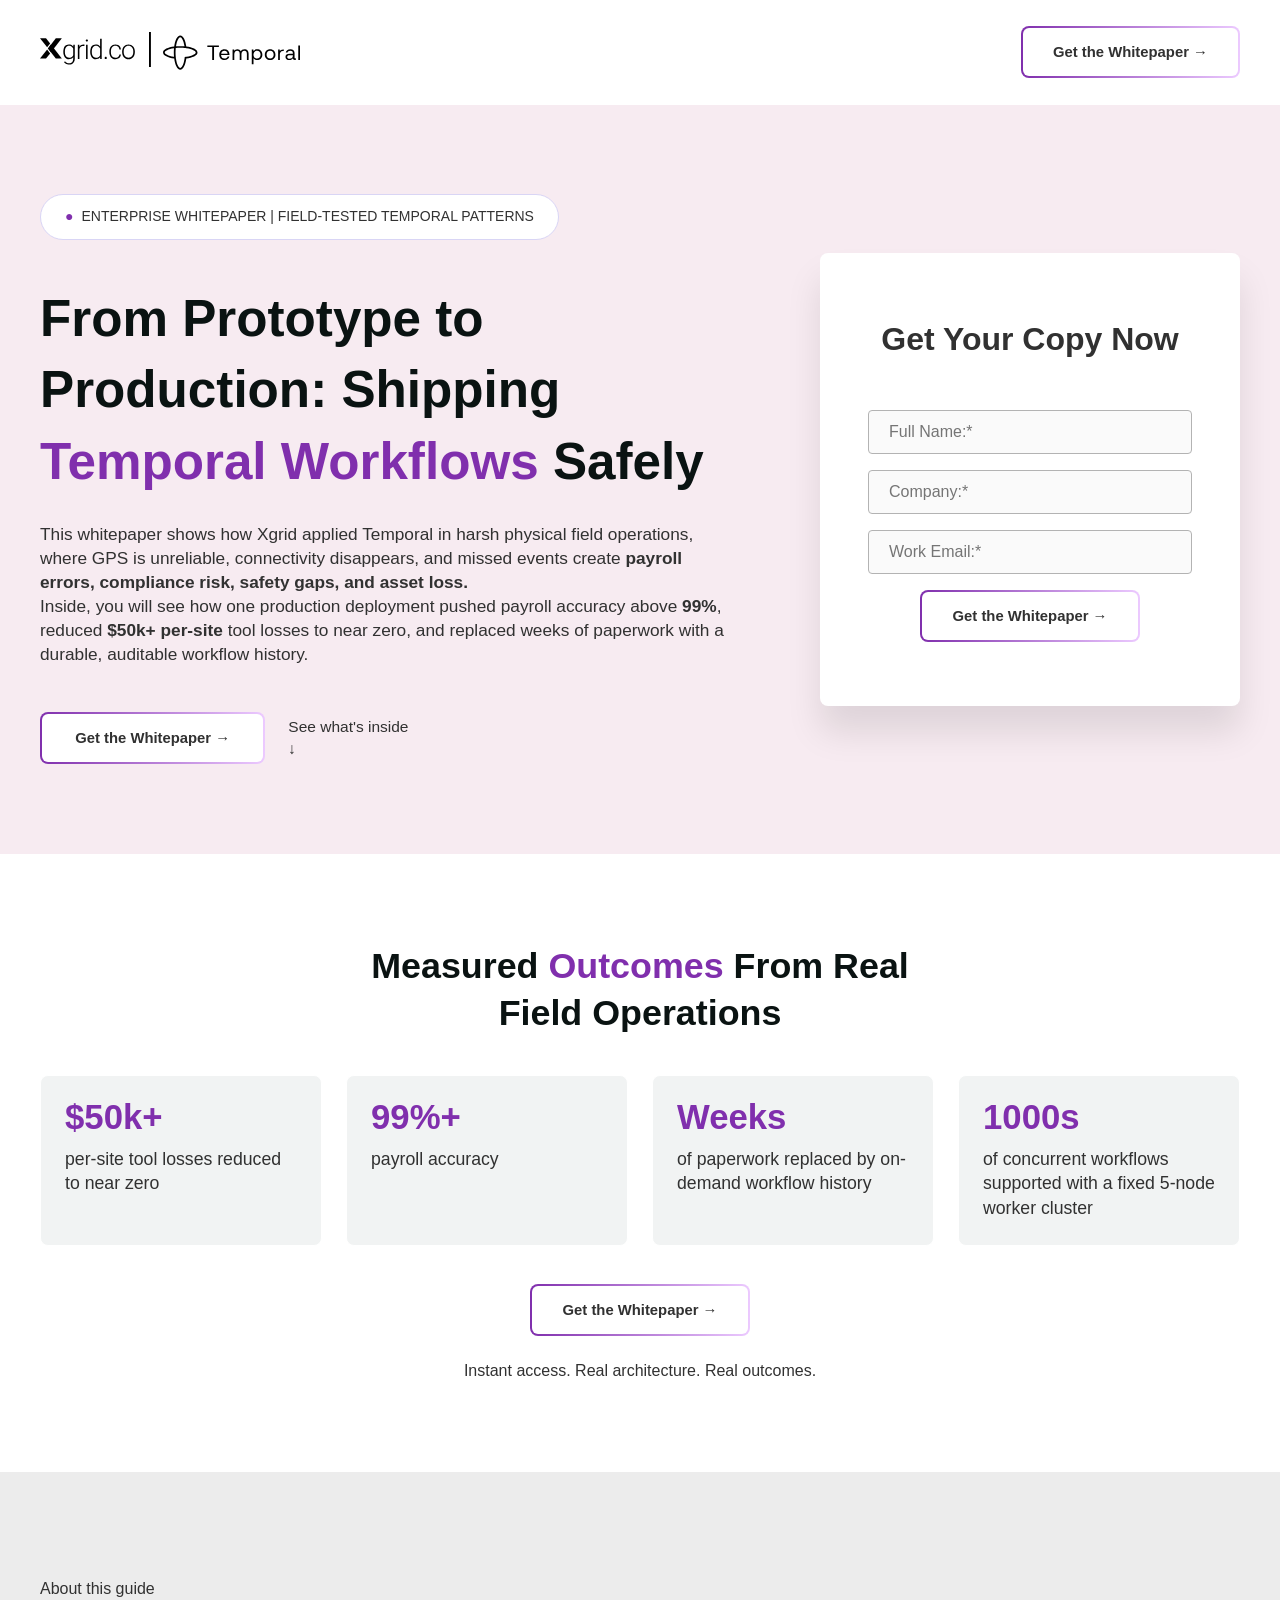
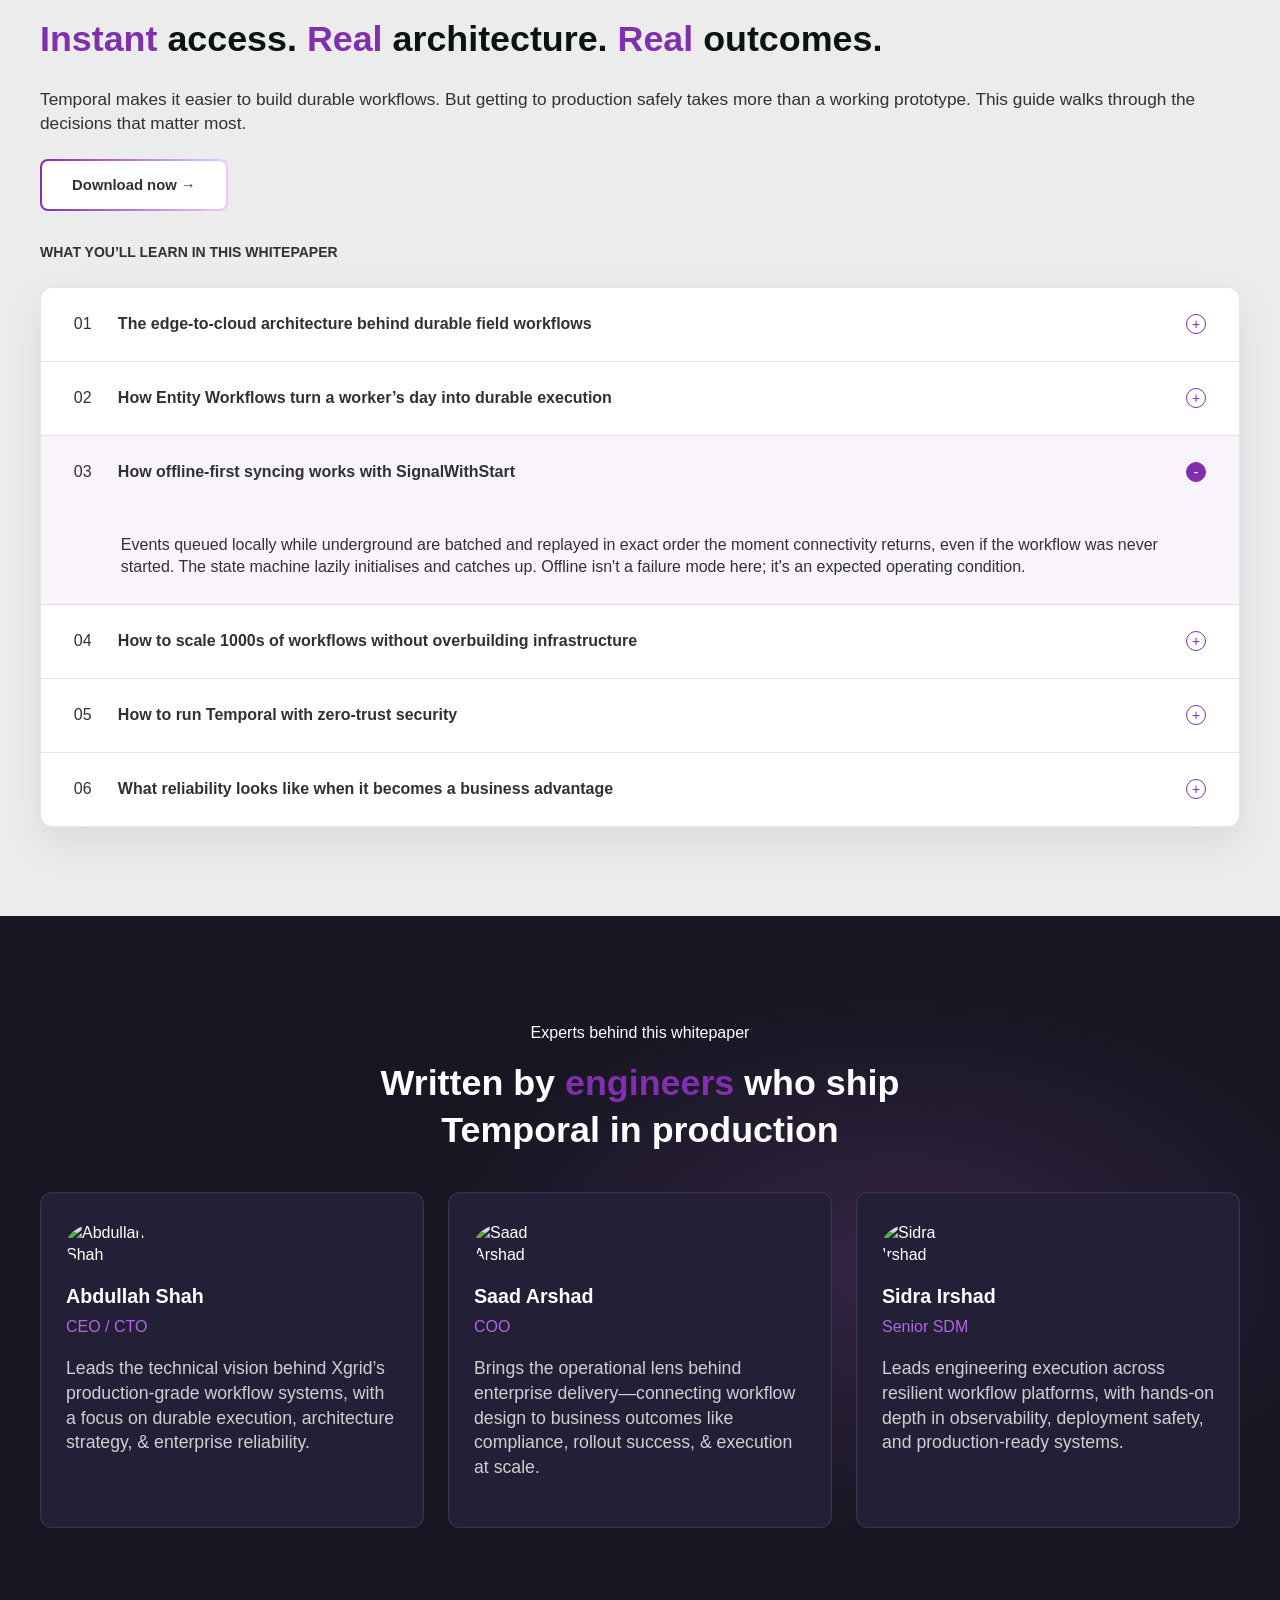
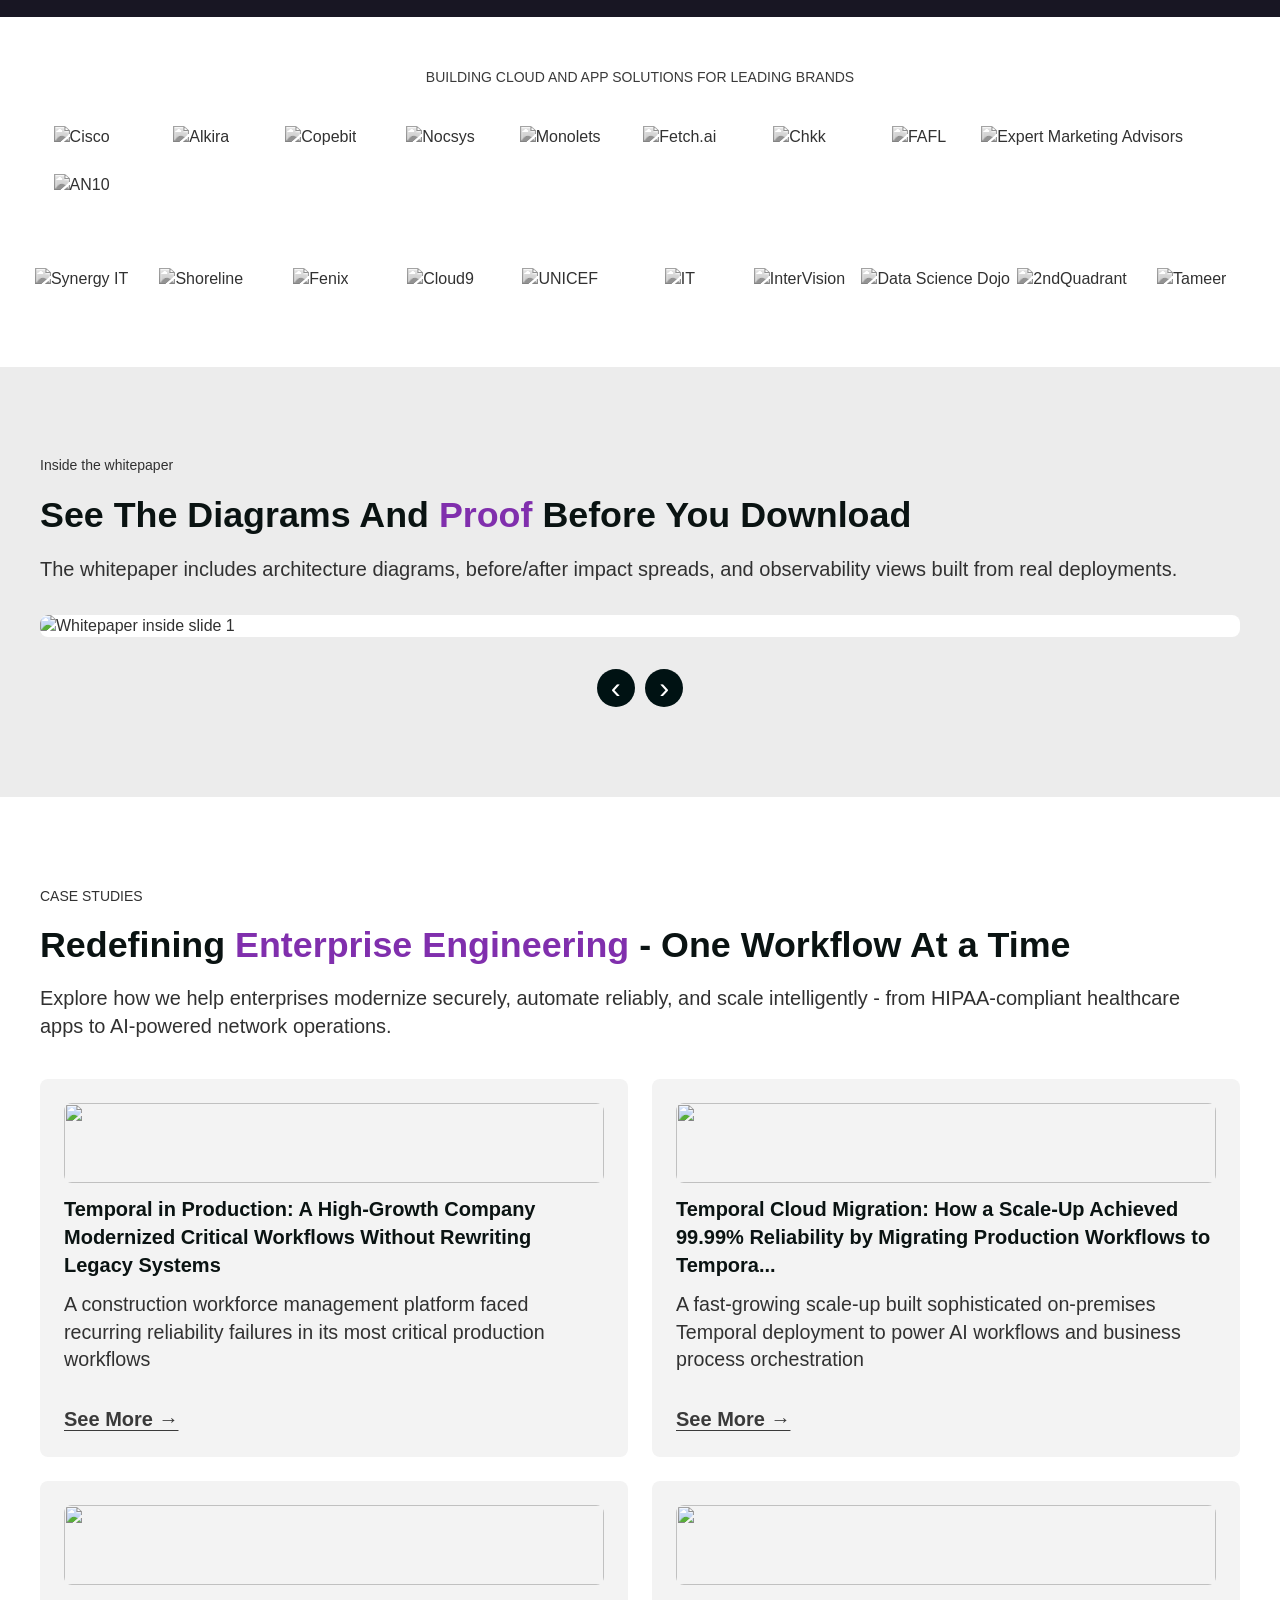
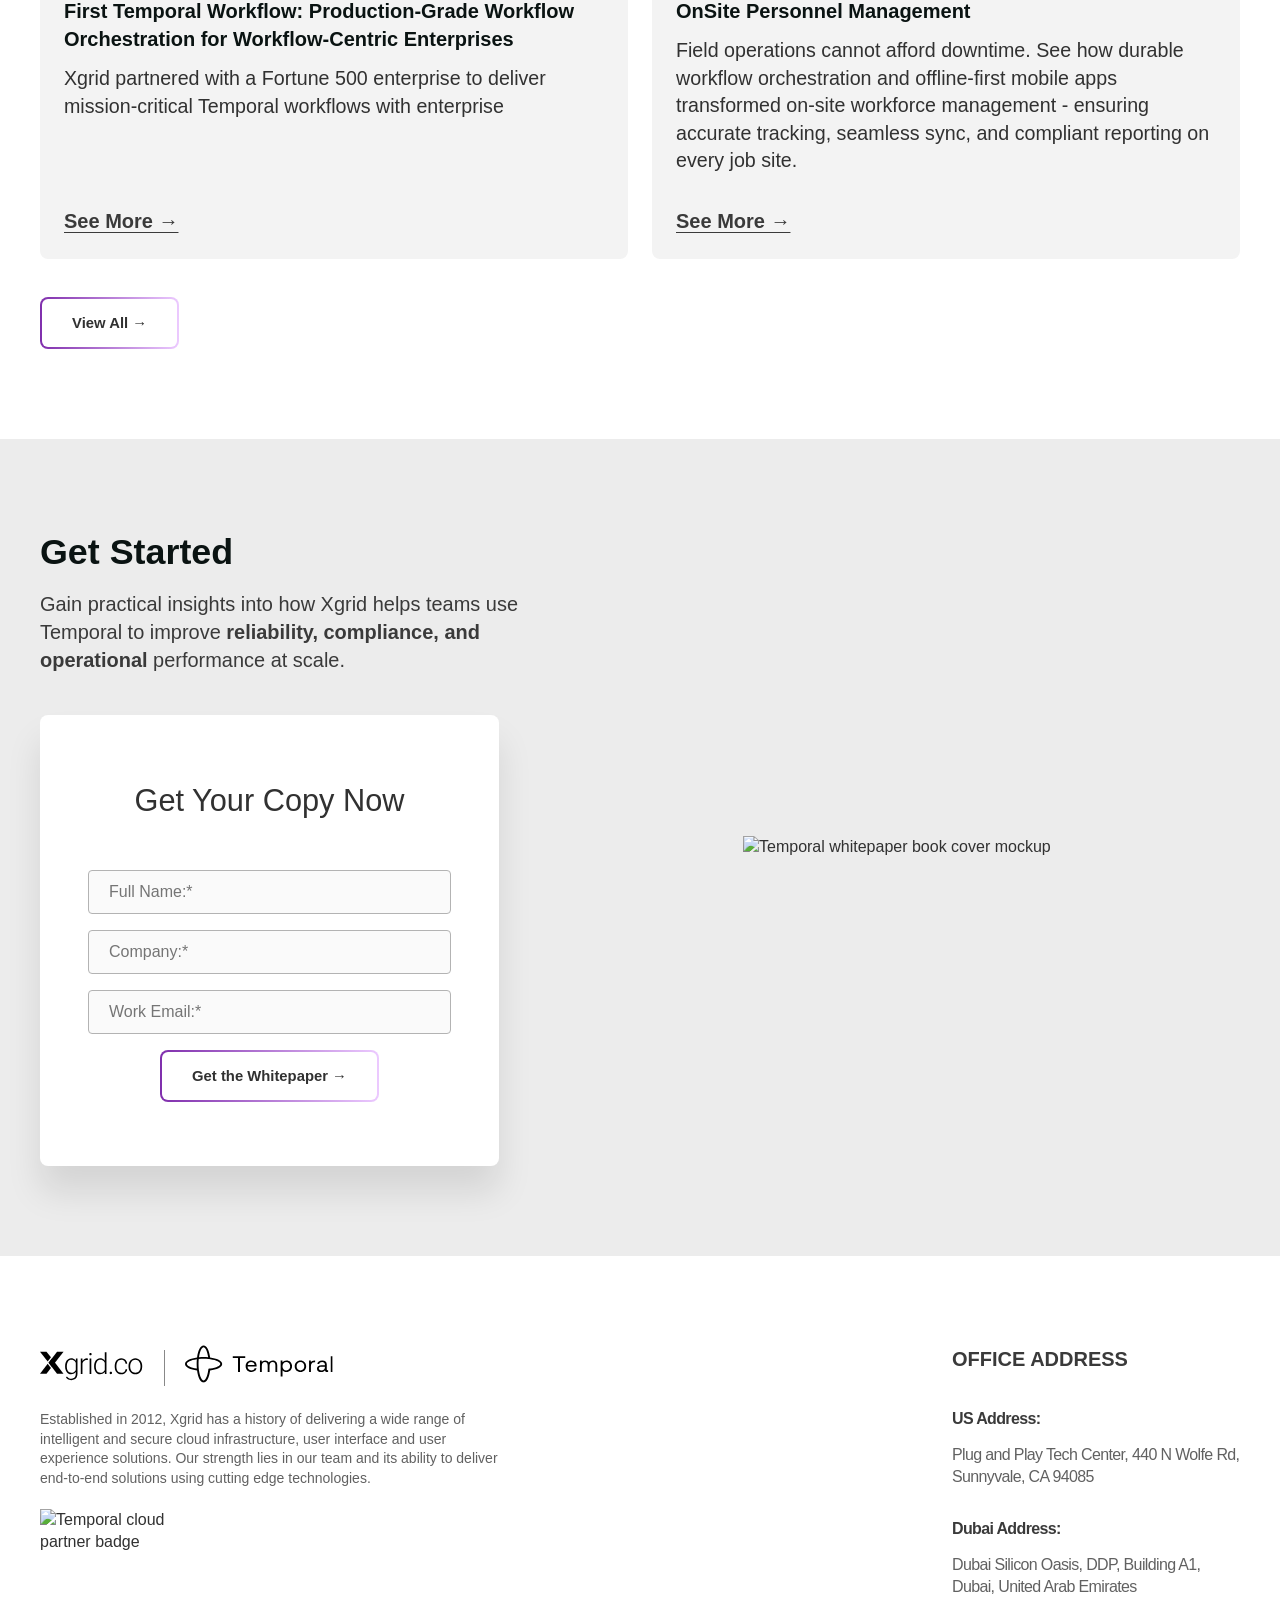
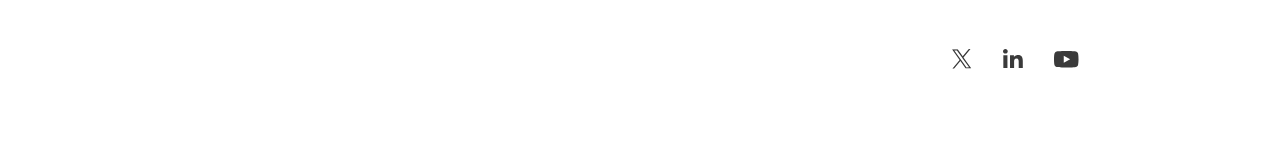
==== commit c1128ae8: "2nd page ocmpleted" ====
--- a/index.html
+++ b/index.html
@@ -5,11 +5,13 @@
   <meta charset="UTF-8" />
   <meta name="viewport" content="width=device-width, initial-scale=1.0" />
   <title>Temporal Whitepaper Landing Page</title>
-  <link rel="stylesheet" href="styles/main.css" />
+  <link rel="stylesheet" href="styles/index.css" />
 </head>
 
 <body>
+
   <main class="whitepaper-page">
+
     <header class="site-header" aria-label="Top header">
       <div class="container site-header__inner">
         <div class="site-header__logos">
@@ -223,8 +225,7 @@
         <div class="experts__grid">
           <article class="experts__card">
             <div class="experts__header">
-              <img class="experts__image"
-                src="https://purple-cow.xgrid.co/resources/wp-content/uploads/2026/05/abdullah.jpg"
+              <img class="experts__image" src="/resources/wp-content/uploads/2026/05/abdullah.jpg"
                 alt="Abdullah Shah" />
               <div class="experts__header-content">
                 <h3 class="experts__name">Abdullah Shah</h3>
@@ -238,8 +239,7 @@
           </article>
           <article class="experts__card">
             <div class="experts__header">
-              <img class="experts__image"
-                src="https://purple-cow.xgrid.co/resources/wp-content/uploads/2026/05/saad.jpg" alt="Saad Arshad" />
+              <img class="experts__image" src="/resources/wp-content/uploads/2026/05/saad.jpg" alt="Saad Arshad" />
               <div class="experts__header-content">
                 <h3 class="experts__name">Saad Arshad</h3>
                 <p class="experts__role">COO</p>
@@ -251,8 +251,7 @@
           </article>
           <article class="experts__card">
             <div class="experts__header">
-              <img class="experts__image"
-                src="https://purple-cow.xgrid.co/resources/wp-content/uploads/2026/05/sidra.jpg" alt="Sidra Irshad " />
+              <img class="experts__image" src="/resources/wp-content/uploads/2026/05/sidra.jpg" alt="Sidra Irshad " />
               <div class="experts__header-content">
                 <h3 class="experts__name">Sidra Irshad</h3>
                 <p class="experts__role">Senior SDM</p>
@@ -270,63 +269,66 @@
       <div class="">
         <p class="brands-marquee__title">BUILDING CLOUD AND APP SOLUTIONS FOR LEADING BRANDS</p>
 
-        <div class="brands-marquee__marquee" data-marquee data-speed="0.55" data-direction="left">
-          <div class="brands-marquee__track">
-            <div class="brands-marquee__item"><img
-                src="https://purple-cow.xgrid.co/resources/wp-content/uploads/2026/05/cisco.png" alt="Cisco" /></div>
-            <div class="brands-marquee__item"><img
-                src="https://purple-cow.xgrid.co/resources/wp-content/uploads/2026/05/alkira.png" alt="Alkira" /></div>
-            <div class="brands-marquee__item"><img
-                src="https://purple-cow.xgrid.co/resources/wp-content/uploads/2026/05/copebit.png" alt="Copebit" />
-            </div>
-            <div class="brands-marquee__item"><img
-                src="https://purple-cow.xgrid.co/resources/wp-content/uploads/2026/05/nocsys.png" alt="Nocsys" /></div>
-            <div class="brands-marquee__item"><img
-                src="https://purple-cow.xgrid.co/resources/wp-content/uploads/2026/05/monolets.png" alt="Monolets" />
-            </div>
-            <div class="brands-marquee__item"><img
-                src="https://purple-cow.xgrid.co/resources/wp-content/uploads/2026/05/fetch.png" alt="Fetch.ai" /></div>
-            <div class="brands-marquee__item"><img
-                src="https://purple-cow.xgrid.co/resources/wp-content/uploads/2026/05/chkk.png" alt="Chkk" /></div>
-            <div class="brands-marquee__item"><img
-                src="https://purple-cow.xgrid.co/resources/wp-content/uploads/2026/05/fafl.png" alt="FAFL" /></div>
-            <div class="brands-marquee__item"><img
-                src="https://purple-cow.xgrid.co/resources/wp-content/uploads/2026/05/expert.png"
-                alt="Expert Marketing Advisors" />
-            </div>
-            <div class="brands-marquee__item"><img
-                src="https://purple-cow.xgrid.co/resources/wp-content/uploads/2026/05/an10.png" alt="AN10" /></div>
+        <div class="brands-marquee__items-wrap">
+          <div class="marquee3k" data-speed="0.25">
+            <div class="marquee3k__copy brands-marquee__items">
+              <div class="brands-marquee__item"><img src="/resources/wp-content/uploads/2026/05/cisco.png"
+                  alt="Cisco" /></div>
+              <div class="brands-marquee__item"><img src="/resources/wp-content/uploads/2026/05/alkira.png"
+                  alt="Alkira" />
+              </div>
+              <div class="brands-marquee__item"><img src="/resources/wp-content/uploads/2026/05/copebit.png"
+                  alt="Copebit" />
+              </div>
+              <div class="brands-marquee__item"><img src="/resources/wp-content/uploads/2026/05/nocsys.png"
+                  alt="Nocsys" />
+              </div>
+              <div class="brands-marquee__item"><img src="/resources/wp-content/uploads/2026/05/monolets.png"
+                  alt="Monolets" />
+              </div>
+              <div class="brands-marquee__item"><img src="/resources/wp-content/uploads/2026/05/fetch.png"
+                  alt="Fetch.ai" />
+              </div>
+              <div class="brands-marquee__item"><img src="/resources/wp-content/uploads/2026/05/chkk.png" alt="Chkk" />
+              </div>
+              <div class="brands-marquee__item"><img src="/resources/wp-content/uploads/2026/05/fafl.png" alt="FAFL" />
+              </div>
+              <div class="brands-marquee__item"><img src="/resources/wp-content/uploads/2026/05/expert.png"
+                  alt="Expert Marketing Advisors" />
+              </div>
+              <div class="brands-marquee__item"><img src="/resources/wp-content/uploads/2026/05/an10.png" alt="AN10" />
+              </div>
+            </div>
           </div>
-        </div>
-
-        <div class="brands-marquee__marquee" data-marquee data-speed="0.5" data-direction="left">
-          <div class="brands-marquee__track">
-            <div class="brands-marquee__item"><img
-                src="https://purple-cow.xgrid.co/resources/wp-content/uploads/2026/05/synergy.png" alt="Synergy IT" />
-            </div>
-            <div class="brands-marquee__item"><img
-                src="https://purple-cow.xgrid.co/resources/wp-content/uploads/2026/05/shoreline.png" alt="Shoreline" />
-            </div>
-            <div class="brands-marquee__item"><img
-                src="https://purple-cow.xgrid.co/resources/wp-content/uploads/2026/05/fenix.png" alt="Fenix" /></div>
-            <div class="brands-marquee__item"><img
-                src="https://purple-cow.xgrid.co/resources/wp-content/uploads/2026/05/cloud.png" alt="Cloud9" /></div>
-            <div class="brands-marquee__item"><img
-                src="https://purple-cow.xgrid.co/resources/wp-content/uploads/2026/05/unicef.png" alt="UNICEF" /></div>
-            <div class="brands-marquee__item"><img
-                src="https://purple-cow.xgrid.co/resources/wp-content/uploads/2026/05/it.png" alt="IT" /></div>
-            <div class="brands-marquee__item"><img
-                src="https://purple-cow.xgrid.co/resources/wp-content/uploads/2026/05/intervision.png"
-                alt="InterVision" /></div>
-            <div class="brands-marquee__item"><img
-                src="https://purple-cow.xgrid.co/resources/wp-content/uploads/2026/05/datascience.png"
-                alt="Data Science Dojo" />
-            </div>
-            <div class="brands-marquee__item"><img
-                src="https://purple-cow.xgrid.co/resources/wp-content/uploads/2026/05/2ndquadrant.png"
-                alt="2ndQuadrant" /></div>
-            <div class="brands-marquee__item"><img
-                src="https://purple-cow.xgrid.co/resources/wp-content/uploads/2026/05/tameer.png" alt="Tameer" /></div>
+
+          <div class="marquee3k" data-speed="0.25" data-reverse="true">
+            <div class="marquee3k__copy brands-marquee__items">
+              <div class="brands-marquee__item"><img src="/resources/wp-content/uploads/2026/05/synergy.png"
+                  alt="Synergy IT" />
+              </div>
+              <div class="brands-marquee__item"><img src="/resources/wp-content/uploads/2026/05/shoreline.png"
+                  alt="Shoreline" />
+              </div>
+              <div class="brands-marquee__item"><img src="/resources/wp-content/uploads/2026/05/fenix.png"
+                  alt="Fenix" /></div>
+              <div class="brands-marquee__item"><img src="/resources/wp-content/uploads/2026/05/cloud.png"
+                  alt="Cloud9" /></div>
+              <div class="brands-marquee__item"><img src="/resources/wp-content/uploads/2026/05/unicef.png"
+                  alt="UNICEF" />
+              </div>
+              <div class="brands-marquee__item"><img src="/resources/wp-content/uploads/2026/05/it.png" alt="IT" />
+              </div>
+              <div class="brands-marquee__item"><img src="/resources/wp-content/uploads/2026/05/intervision.png"
+                  alt="InterVision" /></div>
+              <div class="brands-marquee__item"><img src="/resources/wp-content/uploads/2026/05/datascience.png"
+                  alt="Data Science Dojo" />
+              </div>
+              <div class="brands-marquee__item"><img src="/resources/wp-content/uploads/2026/05/2ndquadrant.png"
+                  alt="2ndQuadrant" /></div>
+              <div class="brands-marquee__item"><img src="/resources/wp-content/uploads/2026/05/tameer.png"
+                  alt="Tameer" />
+              </div>
+            </div>
           </div>
         </div>
       </div>
@@ -348,22 +350,22 @@
           <div class="inside-slider__track">
             <div class="inside-slider__slide">
               <img class="inside-slider__diagram"
-                src="https://purple-cow.xgrid.co/resources/wp-content/themes/xgrid-resources-child/assets/img/inside-slider-1.jpg"
+                src="/resources/wp-content/themes/xgrid-resources-child/assets/img/inside-slider-1.jpg"
                 alt="Whitepaper inside slide 1" />
             </div>
             <div class="inside-slider__slide">
               <img class="inside-slider__diagram"
-                src="https://purple-cow.xgrid.co/resources/wp-content/themes/xgrid-resources-child/assets/img/inside-slider-2.jpg"
+                src="/resources/wp-content/themes/xgrid-resources-child/assets/img/inside-slider-2.jpg"
                 alt="Whitepaper inside slide 2" />
             </div>
             <div class="inside-slider__slide">
               <img class="inside-slider__diagram"
-                src="https://purple-cow.xgrid.co/resources/wp-content/themes/xgrid-resources-child/assets/img/inside-slider-3.jpg"
+                src="/resources/wp-content/themes/xgrid-resources-child/assets/img/inside-slider-3.jpg"
                 alt="Whitepaper inside slide 3" />
             </div>
             <div class="inside-slider__slide">
               <img class="inside-slider__diagram"
-                src="https://purple-cow.xgrid.co/resources/wp-content/themes/xgrid-resources-child/assets/img/inside-slider-4.jpg"
+                src="/resources/wp-content/themes/xgrid-resources-child/assets/img/inside-slider-4.jpg"
                 alt="Whitepaper inside slide 4" />
             </div>
           </div>
@@ -391,19 +393,21 @@
         </div>
         <div class="case-studies__grid">
           <article class="case-studies__card">
-            <div class="case-studies__thumb case-studies__thumb--one" aria-hidden="true"></div>
+            <img class="case-studies__thumb"
+              src="/resources/wp-content/themes/xgrid-resources-child/assets/img/whitepaper-case-1.jpg" alt="" />
             <h3 class="case-studies__title">Temporal in Production: A High-Growth Company Modernized Critical Workflows
               Without Rewriting Legacy Systems</h3>
             <p class="case-studies__text">
               A construction workforce management platform faced recurring reliability failures in its most critical
               production workflows
             </p>
-            <a class="button button--primary case-studies__link"
+            <a class="case-studies__link"
               href="https://www.xgrid.co/resources/success-stories/temporal-zero-downtime-workflow-modernization/"><span>See
                 More →</span></a>
           </article>
           <article class="case-studies__card">
-            <div class="case-studies__thumb case-studies__thumb--two" aria-hidden="true"></div>
+            <img class="case-studies__thumb"
+              src="/resources/wp-content/themes/xgrid-resources-child/assets/img/whitepaper-case-2.jpg" alt="" />
             <h3 class="case-studies__title">Temporal Cloud Migration: How a Scale-Up Achieved 99.99% Reliability by
               Migrating Production Workflows to Tempora...</h3>
             <p class="case-studies__text">
@@ -411,24 +415,26 @@
               business process
               orchestration
             </p>
-            <a class="button button--primary case-studies__link"
+            <a class="case-studies__link"
               href="https://www.xgrid.co/resources/success-stories/temporal-cloud-migration-ai-workflows/"><span>See
                 More →</span></a>
           </article>
           <article class="case-studies__card">
-            <div class="case-studies__thumb case-studies__thumb--three" aria-hidden="true"></div>
+            <img class="case-studies__thumb"
+              src="/resources/wp-content/themes/xgrid-resources-child/assets/img/whitepaper-case-3.jpg" alt="" />
             <h3 class="case-studies__title">First Temporal Workflow: Production-Grade Workflow Orchestration for
               Workflow-Centric Enterprises</h3>
             <p class="case-studies__text">
               Xgrid partnered with a Fortune 500 enterprise to deliver mission-critical Temporal workflows with
               enterprise
             </p>
-            <a class="button button--primary case-studies__link"
+            <a class="case-studies__link"
               href="https://www.xgrid.co/resources/success-stories/temporal-production-workflows-enterprise-scale/"><span>See
                 More →</span></a>
           </article>
           <article class="case-studies__card">
-            <div class="case-studies__thumb case-studies__thumb--four" aria-hidden="true"></div>
+            <img class="case-studies__thumb"
+              src="/resources/wp-content/themes/xgrid-resources-child/assets/img/whitepaper-case-4.jpg" alt="" />
             <h3 class="case-studies__title">OnSite Personnel Management</h3>
             <p class="case-studies__text">
               Field operations cannot afford downtime. See how durable workflow orchestration and offline-first mobile
@@ -436,7 +442,7 @@
               on-site workforce management - ensuring accurate tracking, seamless sync, and compliant reporting on every
               job site.
             </p>
-            <a class="button button--primary case-studies__link"
+            <a class="case-studies__link"
               href="https://www.xgrid.co/resources/success-stories/how-temporal-transforms-distributed-workforce-operations-into-a-guaranteed-execution-platform/"><span>See
                 More →</span></a>
           </article>
@@ -474,8 +480,7 @@
             </aside>
           </div>
           <div class="get-started__book-wrap">
-            <img class="get-started__book"
-              src="https://purple-cow.xgrid.co/resources/wp-content/uploads/2026/05/get-started-book.png"
+            <img class="get-started__book" src="/resources/wp-content/uploads/2026/05/get-started-book.png"
               alt="Temporal whitepaper book cover mockup" />
           </div>
         </div>
@@ -544,8 +549,7 @@
               end-to-end solutions
               using cutting edge technologies.
             </p>
-            <img class="footer__badge"
-              src="https://purple-cow.xgrid.co/resources/wp-content/uploads/2026/05/Cloud-Partner-Badge_Certified-2-1.png"
+            <img class="footer__badge" src="/resources/wp-content/uploads/2026/05/Cloud-Partner-Badge_Certified-2-1.png"
               alt="Temporal cloud partner badge" />
           </div>
           <nav class="footer__nav">
@@ -613,7 +617,11 @@
       </span>
       <span class="floating-pill__text">Download Whitepaper</span>
     </a>
+
   </main>
+
+
+  
 
   <script>
     const body = document.body;
@@ -641,98 +649,20 @@
     });
   </script>
 
+  <script src="https://cdn.jsdelivr.net/npm/marquee3000@1.0.6/marquee3k.min.js"></script>
+
   <script>
-    class BrandMarquee {
-      constructor(root) {
-        try {
-          this.root = root;
-          this.track = root.querySelector(".brands-marquee__track");
-          if (!this.track) return;
-          this.speed = Number(root.dataset.speed || 0.5);
-          this.direction = root.dataset.direction || "left";
-          this.position = 0;
-          this.raf = null;
-          this.isRunning = false;
-          this.init();
-        } catch (e) {
-          console.warn('BrandMarquee init error:', e);
-        }
-      }
-
-      init() {
-        try {
-          this.cloneUntilFilled();
-          this.start();
-        } catch (e) {
-          console.warn('BrandMarquee start error:', e);
-        }
-      }
-
-      cloneUntilFilled() {
-        if (!this.track) return;
-        const containerWidth = this.root?.offsetWidth || 0;
-        if (containerWidth === 0) return;
-
-        let trackWidth = this.track.scrollWidth;
-        const originalItems = Array.from(this.track.children);
-        let iterations = 0;
-
-        while (trackWidth < containerWidth * 2 && iterations < 10) {
-          originalItems.forEach((item) => {
-            this.track.appendChild(item.cloneNode(true));
-          });
-          trackWidth = this.track.scrollWidth;
-          iterations++;
-        }
-      }
-
-      start() {
-        if (this.isRunning || !this.track) return;
-        this.isRunning = true;
-
-        const animate = () => {
-          if (!this.isRunning || !this.track) return;
-
-          const move = this.direction === "left" ? -this.speed : this.speed;
-          this.position += move;
-          const resetPoint = this.track.scrollWidth / 2;
-
-          if (Math.abs(this.position) >= resetPoint) {
-            this.position = 0;
-          }
-
-          this.track.style.transform = `translateX(${this.position}px)`;
-          this.raf = requestAnimationFrame(animate);
-        };
-
-        animate();
-      }
-
-      destroy() {
-        this.isRunning = false;
-        if (this.raf) {
-          cancelAnimationFrame(this.raf);
-          this.raf = null;
-        }
-      }
-    }
-
-    function initBrandMarquees() {
-      try {
-        document.querySelectorAll("[data-marquee]").forEach((marquee) => {
-          new BrandMarquee(marquee);
-        });
-      } catch (e) {
-        console.warn('BrandMarquee init failed:', e);
-      }
-    }
-
+    // Initialize Marquee3000 for brand marquees
     if (document.readyState === 'loading') {
-      document.addEventListener('DOMContentLoaded', initBrandMarquees);
+      document.addEventListener('DOMContentLoaded', () => {
+        Marquee3k.init();
+      });
     } else {
-      initBrandMarquees();
-    }
-
+      Marquee3k.init();
+    }
+  </script>
+
+  <script>
     class InsideSlider {
       constructor(root) {
         try {
@@ -1052,6 +982,7 @@
       initFAQs();
     }
   </script>
+
 </body>
 
 </html>
--- a/styles/index.css
+++ b/styles/index.css
@@ -0,0 +1,1157 @@
+:root {
+  --color-accent: #802fad;
+  --color-accent-soft: #b365de;
+  --color-bg-dark: #181623;
+  --color-bg-light: #ececec;
+  --color-border-soft: #d9d5f5;
+  --color-text-body: #313131;
+  --color-text-heading: #0a1312;
+  --color-text-muted: #858585;
+  --container-desktop: 1200px;
+  --font-14: clamp(14px, 1.2vw, 14px);
+  --font-16: clamp(16px, 1.25vw, 16px);
+  --font-18: clamp(16px, 1.35vw, 18px);
+  --font-28: clamp(28px, 2.8vw, 44px);
+  --font-52: clamp(28px, 4vw, 52px);
+  --radius-card: 8px;
+  --radius-pill: 100px;
+  --shadow-card: 0px 26px 35px 0px rgba(0, 0, 0, 0.1);
+  --shadow-pill: 0px 8px 16px rgba(0, 0, 0, 0.25);
+  --space-100: 100px;
+  --transition-base: 200ms ease;
+  --z-floating: 50;
+  --font-family: "Helvetica Neue LT Pro", sans-serif;
+}
+
+*,
+*::after,
+*::before {
+  -webkit-box-sizing: border-box;
+          box-sizing: border-box;
+}
+
+body:not(:has(.data-mgmt-hero-section)) a {
+  margin-bottom: 0 !important;
+}
+
+body {
+  color: var(--color-text-body);
+  font-family: "Helvetica Neue LT Pro", sans-serif;
+  line-height: 1.4;
+  margin: 0;
+}
+
+.section-header__text {
+  color: var(--color-text-body);
+  font-size: var(--font-14);
+  text-transform: uppercase;
+  line-height: 1.4;
+  margin: 0;
+  margin-bottom: 16px;
+}
+.section-header__title {
+  color: var(--color-text-heading);
+  font-size: var(--font-28);
+  line-height: 1.3;
+  margin: 0;
+}
+.section-header__title span {
+  color: var(--color-accent);
+}
+
+.button {
+  display: -webkit-inline-box;
+  display: -ms-inline-flexbox;
+  display: inline-flex;
+  -webkit-box-align: center;
+      -ms-flex-align: center;
+          align-items: center;
+  -webkit-box-pack: center;
+      -ms-flex-pack: center;
+          justify-content: center;
+  border: 0;
+  outline: none;
+  color: var(--color-text-body);
+  font-size: clamp(14px, 0.098vw + 13.588px, 15px);
+  font-weight: 700;
+  line-height: normal;
+  justify-content: center;
+  text-decoration: none;
+  -webkit-transition: all var(--transition-base);
+  transition: all var(--transition-base);
+  position: relative;
+  border-radius: var(--radius-card);
+  width: -webkit-fit-content;
+  width: -moz-fit-content;
+  width: fit-content;
+  padding: 2px;
+  background-image: -webkit-gradient(linear, left top, right top, from(var(--color-accent)), to(#ECCAFF));
+  background-image: linear-gradient(to right, var(--color-accent), #ECCAFF);
+}
+.button span {
+  display: -webkit-inline-box;
+  display: -ms-inline-flexbox;
+  display: inline-flex;
+  -webkit-box-align: center;
+      -ms-flex-align: center;
+          align-items: center;
+  -webkit-box-pack: center;
+      -ms-flex-pack: center;
+          justify-content: center;
+  width: 100%;
+  -webkit-transition: all var(--transition-base);
+  transition: all var(--transition-base);
+  border-radius: calc(var(--radius-card) - 2px);
+  padding: clamp(14px, 1.5vw, 16px) clamp(20px, 1.176vw + 15.059px, 32px);
+  background: #ffffff;
+}
+.button--primary span {
+  background: #ffffff;
+}
+.button--primary:hover span, .button--primary:focus span {
+  background: var(--color-accent);
+  color: #ffffff;
+}
+.button--secondary:hover span, .button--secondary:focus span {
+  background: var(--color-accent);
+  color: #ffffff;
+}
+.button:disabled {
+  cursor: not-allowed;
+  opacity: 0.7;
+}
+
+.container {
+  margin: 0 auto;
+  max-width: 100%;
+  width: 100%;
+}
+@media (min-width: 1024px) {
+  .container {
+    max-width: var(--container-desktop);
+  }
+}
+
+.floating-pill {
+  -webkit-box-align: center;
+      -ms-flex-align: center;
+          align-items: center;
+  backdrop-filter: blur(6px);
+  background: #ffffff;
+  border-radius: 100px;
+  border: 1px solid #D9D5F5;
+  -webkit-box-shadow: 0 8px 32px 0 rgba(0, 0, 0, 0.25);
+          box-shadow: 0 8px 32px 0 rgba(0, 0, 0, 0.25);
+  backdrop-filter: blur(6px);
+  bottom: 24px;
+  color: var(--color-text-heading);
+  gap: 12px;
+  padding: 9px 20.2px 9px 10.6px;
+  position: fixed;
+  right: 24px;
+  bottom: 75px;
+  text-decoration: none;
+  z-index: var(--z-floating);
+  display: none;
+}
+.floating-pill:hover .floating-pill__icon {
+  background-color: #000;
+}
+.floating-pill__icon {
+  -webkit-box-align: center;
+      -ms-flex-align: center;
+          align-items: center;
+  background-color: var(--color-accent-soft);
+  border-radius: 18px;
+  color: #ffffff;
+  display: -webkit-inline-box;
+  display: -ms-inline-flexbox;
+  display: inline-flex;
+  height: 36px;
+  -webkit-box-pack: center;
+      -ms-flex-pack: center;
+          justify-content: center;
+  width: 36px;
+}
+
+body.scrolled-300 .floating-pill {
+  display: -webkit-inline-box;
+  display: -ms-inline-flexbox;
+  display: inline-flex;
+}
+
+.section {
+  padding: clamp(56px, 7vw, var(--space-100)) 24px;
+}
+.sr-only {
+  border: 0;
+  clip: rect(0 0 0 0);
+  height: 1px;
+  margin: -1px;
+  overflow: hidden;
+  padding: 0;
+  position: absolute;
+  width: 1px;
+}
+
+.form-feedback {
+  font-size: 14px;
+  line-height: 1.4;
+  margin: 4px 0 0;
+}
+
+.form-feedback--error {
+  color: #d92d20;
+}
+
+.form-feedback--success {
+  color: #067647;
+}
+
+.site-header {
+  padding: clamp(18px, 0.98vw + 13.882px, 28px) 24px;
+}
+.site-header__inner {
+  display: -webkit-box;
+  display: -ms-flexbox;
+  display: flex;
+  -webkit-box-align: center;
+      -ms-flex-align: center;
+          align-items: center;
+  -webkit-box-pack: justify;
+      -ms-flex-pack: justify;
+          justify-content: space-between;
+  gap: 24px;
+}
+.site-header__logos {
+  display: -webkit-box;
+  display: -ms-flexbox;
+  display: flex;
+  -webkit-box-align: center;
+      -ms-flex-align: center;
+          align-items: center;
+  gap: 12px;
+}
+.site-header__logos svg {
+  width: auto;
+  height: clamp(26px, 1.078vw + 21.471px, 37px);
+}
+.site-header__brand {
+  margin-bottom: 0 !important;
+}
+.site-header__cta {
+  display: none;
+}
+@media (min-width: 768px) {
+  .site-header__cta {
+    display: -webkit-inline-box;
+    display: -ms-inline-flexbox;
+    display: inline-flex;
+  }
+}
+
+/* hero */
+/* --------------------- */
+.hero {
+  background-color: #F7EBF1;
+  background-image: -webkit-gradient(linear, left top, left bottom, from(#F7EBF1), to(#F7EBF1));
+  background-image: linear-gradient(to bottom, #F7EBF1, #F7EBF1);
+  background-image: url("/resources/wp-content/themes/xgrid-resources-child/assets/img/white-paper-hero-bg-mobile.jpg");
+  background-size: cover;
+  background-position: center;
+  background-repeat: no-repeat;
+}
+@media (min-width: 1024px) {
+  .hero {
+    background-image: url("/resources/wp-content/themes/xgrid-resources-child/assets/img/white-paper-hero-bg.jpg");
+  }
+}
+.hero__content {
+  display: -webkit-box;
+  display: -ms-flexbox;
+  display: flex;
+  -webkit-box-align: center;
+      -ms-flex-align: center;
+          align-items: center;
+  -webkit-box-orient: vertical;
+  -webkit-box-direction: normal;
+      -ms-flex-direction: column;
+          flex-direction: column;
+  gap: clamp(32px, 5.49vw + 8.941px, 88px);
+}
+@media (min-width: 1024px) {
+  .hero__content {
+    -webkit-box-orient: horizontal;
+    -webkit-box-direction: normal;
+        -ms-flex-direction: row;
+            flex-direction: row;
+  }
+}
+.hero__body {
+  -ms-flex-preferred-size: 100%;
+      flex-basis: 100%;
+  -webkit-box-flex: 1;
+      -ms-flex-positive: 1;
+          flex-grow: 1;
+  -ms-flex-negative: 0;
+      flex-shrink: 0;
+}
+@media (min-width: 1024px) {
+  .hero__body {
+    -ms-flex-preferred-size: 60%;
+        flex-basis: 60%;
+  }
+}
+.hero__eyebrow {
+  border: 1px solid var(--color-border-soft);
+  border: 1px solid #D9D5F5;
+  background: #FFFFFF;
+  border-radius: 100px;
+  margin: 0;
+  text-transform: uppercase;
+  width: -webkit-fit-content;
+  width: -moz-fit-content;
+  width: fit-content;
+  font-size: 14px;
+  padding: 12px 24px;
+  margin-bottom: 24px;
+  display: -webkit-box;
+  display: -ms-flexbox;
+  display: flex;
+  -webkit-box-align: center;
+      -ms-flex-align: center;
+          align-items: center;
+  gap: 8px;
+}
+.hero__eyebrow b {
+  color: var(--color-accent);
+}
+.hero__link {
+  color: var(--color-text-body);
+  font-size: 15.5px;
+  text-decoration: none;
+  min-width: 126px;
+}
+.hero__text {
+  font-size: var(--font-18);
+  margin: 0;
+}
+.hero__title {
+  color: var(--color-text-heading);
+  font-size: var(--font-52);
+  margin-bottom: 24px;
+}
+.hero__title span {
+  color: var(--color-accent);
+}
+.hero__actions {
+  -webkit-box-align: center;
+      -ms-flex-align: center;
+          align-items: center;
+  display: -webkit-box;
+  display: -ms-flexbox;
+  display: flex;
+  -webkit-box-orient: vertical;
+  -webkit-box-direction: normal;
+      -ms-flex-direction: column;
+          flex-direction: column;
+  gap: 23px;
+  margin-top: clamp(32px, 1.569vw + 25.412px, 48px);
+  width: 100%;
+}
+@media (min-width: 1024px) {
+  .hero__actions {
+    width: -webkit-fit-content;
+    width: -moz-fit-content;
+    width: fit-content;
+    -webkit-box-orient: horizontal;
+    -webkit-box-direction: normal;
+        -ms-flex-direction: row;
+            flex-direction: row;
+  }
+}
+.hero__actions .button {
+  width: 100%;
+}
+.hero__form-card {
+  -ms-flex-preferred-size: 100%;
+      flex-basis: 100%;
+  -ms-flex-preferred-size: 35%;
+      flex-basis: 35%;
+  -webkit-box-flex: 1;
+      -ms-flex-positive: 1;
+          flex-grow: 1;
+  -ms-flex-negative: 0;
+      flex-shrink: 0;
+  background: #ffffff;
+  border-radius: 8px;
+  -webkit-box-shadow: var(--shadow-card);
+          box-shadow: var(--shadow-card);
+  padding: clamp(32px, 6vw, 64px) clamp(24px, 4vw, 48px);
+  width: 100%;
+}
+@media (min-width: 1024px) {
+  .hero__form-card {
+    width: -webkit-fit-content;
+    width: -moz-fit-content;
+    width: fit-content;
+    -ms-flex-preferred-size: 35%;
+        flex-basis: 35%;
+  }
+}
+.hero__form {
+  display: -webkit-box;
+  display: -ms-flexbox;
+  display: flex;
+  -webkit-box-orient: vertical;
+  -webkit-box-direction: normal;
+      -ms-flex-direction: column;
+          flex-direction: column;
+  gap: 16px;
+  -webkit-box-align: center;
+      -ms-flex-align: center;
+          align-items: center;
+}
+.hero__form-title {
+  font-size: clamp(24px, 3vw, 32px);
+  margin: 0 0 48px;
+  text-align: center;
+}
+.hero__field {
+  width: 100%;
+}
+.hero__field input {
+  background: #fafafa;
+  border: 1px solid #b3b3b3;
+  border-radius: 4px;
+  color: var(--color-text-body);
+  font-size: 16px;
+  padding: 12px 20px;
+  width: 100%;
+}
+.hero__field input.is-error {
+  border-color: #d92d20;
+}
+
+/* END hero */
+/* --------------------- */
+/* proof */
+/* --------------------- */
+.proof {
+  background: #fff;
+}
+.proof .section-header--proof {
+  text-align: center;
+  margin: 0 auto;
+  max-width: 600px;
+}
+.proof__card {
+  background-color: #F1F3F3;
+  border-radius: 8px;
+  border: 1px solid #ffffff;
+  border-radius: 8px;
+  padding: clamp(16px, 2vw, 24px);
+  display: -webkit-box;
+  display: -ms-flexbox;
+  display: flex;
+  -webkit-box-orient: vertical;
+  -webkit-box-direction: normal;
+      -ms-flex-direction: column;
+          flex-direction: column;
+  gap: 12px;
+}
+.proof__cta {
+  display: -ms-grid;
+  display: grid;
+  gap: 24px;
+  justify-items: center;
+  margin-top: clamp(24px, 3vw, 48px);
+}
+.proof__grid {
+  display: -ms-grid;
+  display: grid;
+  gap: 24px;
+  margin-top: clamp(24px, 3vw, 48px);
+}
+@media (min-width: 768px) {
+  .proof__grid {
+    -ms-grid-columns: (1fr)[2];
+    grid-template-columns: repeat(2, 1fr);
+  }
+}
+@media (min-width: 1024px) {
+  .proof__grid {
+    -ms-grid-columns: (1fr)[4];
+    grid-template-columns: repeat(4, 1fr);
+  }
+}
+.proof__micro {
+  font-size: 16px;
+  margin: 0;
+}
+.proof__value {
+  font-family: var(--font-family) !important;
+  color: var(--color-accent);
+  font-size: clamp(28px, 0.784vw + 24.706px, 36px);
+  line-height: 1;
+  margin: 0;
+}
+.proof__text {
+  font-size: clamp(16px, 0.196vw + 15.176px, 18px);
+  margin: 0;
+}
+
+/* END proof */
+/* --------------------- */
+/* intro */
+/* --------------------- */
+.intro {
+  background-color: var(--color-bg-light);
+  background-image: url("/resources/wp-content/themes/xgrid-resources-child/assets/img/intro-bg-mobile.jpg");
+  background-size: cover;
+  background-position: center;
+  background-repeat: no-repeat;
+}
+@media (min-width: 1024px) {
+  .intro {
+    background-image: url("/resources/wp-content/themes/xgrid-resources-child/assets/img/intro-bg.jpg");
+  }
+}
+.intro__description {
+  font-size: var(--font-18);
+  margin: clamp(16px, 2vw, 24px) 0;
+}
+.intro__faq-list {
+  background: #ffffff;
+  border: 1px solid rgba(18, 18, 18, 0.1);
+  border-radius: 12px;
+  -webkit-box-shadow: 0 16px 40px rgba(18, 18, 18, 0.08);
+          box-shadow: 0 16px 40px rgba(18, 18, 18, 0.08);
+  overflow: hidden;
+  margin: clamp(16px, 2vw, 24px) 0 0;
+}
+.intro__faq-item {
+  border-bottom: 1px solid rgba(18, 18, 18, 0.1);
+}
+.intro__faq-item:last-child {
+  border-bottom: 0;
+}
+.intro__faq-item[open] {
+  background: rgba(154, 52, 181, 0.06);
+}
+.intro__faq-item[open] summary::after {
+  background: var(--color-accent);
+  color: #ffffff;
+  content: "-";
+}
+.intro__faq-item summary {
+  -webkit-box-align: center;
+      -ms-flex-align: center;
+          align-items: center;
+  cursor: pointer;
+  display: -ms-grid;
+  display: grid;
+  font-weight: 700;
+  gap: 16px;
+  -ms-grid-columns: 28px 16px 1fr 16px 20px;
+  grid-template-columns: 28px 1fr 20px;
+  list-style: none;
+  padding: clamp(16px, 1.078vw + 11.471px, 27px) clamp(16px, 1.961vw + 7.765px, 36px);
+}
+.intro__faq-item summary::-webkit-details-marker {
+  display: none;
+}
+.intro__faq-item summary::after {
+  -webkit-box-align: center;
+      -ms-flex-align: center;
+          align-items: center;
+  border: 1px solid var(--color-accent);
+  border-radius: 50%;
+  color: var(--color-accent);
+  content: "+";
+  display: -webkit-box;
+  display: -ms-flexbox;
+  display: flex;
+  font-size: 14px;
+  font-weight: 400;
+  height: 20px;
+  -webkit-box-pack: center;
+      -ms-flex-pack: center;
+          justify-content: center;
+  line-height: 1;
+  width: 20px;
+}
+.intro__faq-item span {
+  font-weight: 400;
+}
+.intro__faq-item p {
+  margin: 0;
+  padding: clamp(16px, 1.078vw + 11.471px, 27px) clamp(16px, 1.961vw + 7.765px, 36px);
+  padding-left: calc(clamp(16px, 1.961vw + 7.765px, 36px) + 47px);
+}
+.intro__learn-title {
+  font-family: var(--font-family) !important;
+  font-size: 14px;
+  margin: clamp(24px, 3vw, 32px) 0 0;
+  text-transform: uppercase;
+}
+
+/* END intro */
+/* --------------------- */
+/* experts */
+/* --------------------- */
+.experts {
+  background: radial-gradient(55% 60% at 70% 50%, rgba(179, 101, 222, 0.18) 0%, #181623 65%), radial-gradient(40% 40% at 20% 80%, rgb(179, 101, 222) 0%, #181623 60%);
+  color: #ffffff;
+}
+.experts .section-header {
+  margin: 0 auto;
+  max-width: 600px;
+  text-align: center;
+}
+.experts .section-header__text {
+  color: #f0d5ff;
+}
+.experts .section-header__title {
+  color: #ffffff;
+}
+.experts__card {
+  background: #221f37;
+  border: 1px solid rgba(255, 255, 255, 0.1);
+  border-radius: 12px;
+  padding: 29px 25px;
+}
+.experts__grid {
+  display: -ms-grid;
+  display: grid;
+  gap: 24px;
+  margin-top: clamp(24px, 3vw, 48px);
+}
+@media (min-width: 1024px) {
+  .experts__grid {
+    -ms-grid-columns: (1fr)[3];
+    grid-template-columns: repeat(3, 1fr);
+  }
+}
+.experts__header {
+  display: -webkit-box;
+  display: -ms-flexbox;
+  display: flex;
+  -webkit-box-align: center;
+      -ms-flex-align: center;
+          align-items: center;
+  gap: 16px;
+  -webkit-box-orient: horizontal;
+  -webkit-box-direction: normal;
+      -ms-flex-direction: row;
+          flex-direction: row;
+  margin-bottom: 8px;
+}
+@media (min-width: 1024px) {
+  .experts__header {
+    -webkit-box-orient: vertical;
+    -webkit-box-direction: normal;
+        -ms-flex-direction: column;
+            flex-direction: column;
+    -webkit-box-align: start;
+        -ms-flex-align: start;
+            align-items: flex-start;
+  }
+}
+.experts__image {
+  border-radius: 100% !important;
+  width: 80px;
+  height: auto;
+  -o-object-fit: cover;
+     object-fit: cover;
+}
+.experts__name {
+  font-size: clamp(18px, 0.196vw + 17.176px, 20px);
+  font-family: var(--font-family) !important;
+  margin: 0;
+}
+.experts__role {
+  font-size: 16px;
+  color: var(--color-accent-soft);
+  margin: 6px 0 0;
+}
+.experts__bio {
+  color: #CFCFCF;
+  font-size: clamp(16px, 0.196vw + 15.176px, 18px);
+  font-weight: 400;
+}
+
+/* END experts */
+/* --------------------- */
+/* brands-marquee */
+/* --------------------- */
+.brands-marquee {
+  background: #fff;
+  overflow: hidden;
+  padding-bottom: clamp(40px, 4vw, 60px);
+  padding-top: clamp(40px, 4vw, 56px);
+}
+.brands-marquee__items-wrap {
+  display: -webkit-box;
+  display: -ms-flexbox;
+  display: flex;
+  -webkit-box-orient: vertical;
+  -webkit-box-direction: normal;
+      -ms-flex-direction: column;
+          flex-direction: column;
+  gap: clamp(37px, 1.078vw + 32.471px, 48px);
+}
+.brands-marquee__item {
+  -webkit-box-align: center;
+      -ms-flex-align: center;
+          align-items: center;
+  display: -webkit-inline-box;
+  display: -ms-inline-flexbox;
+  display: inline-flex;
+  -webkit-box-flex: 0;
+      -ms-flex: 0 0 auto;
+          flex: 0 0 auto;
+  -webkit-box-pack: center;
+      -ms-flex-pack: center;
+          justify-content: center;
+  min-width: clamp(90px, 9vw, 150px);
+}
+.brands-marquee__item img {
+  display: block;
+  height: clamp(35px, 1.471vw + 28.824px, 50px);
+  max-width: auto;
+  -o-object-fit: contain;
+     object-fit: contain;
+  width: auto;
+  -webkit-filter: grayscale(100%);
+          filter: grayscale(100%);
+}
+.brands-marquee__marquee {
+  overflow: hidden;
+  position: relative;
+  width: 100%;
+}
+.brands-marquee__marquee + .brands-marquee__marquee {
+  margin-top: clamp(20px, 2vw, 30px);
+}
+.brands-marquee__title {
+  color: #3a3a3a;
+  font-size: 14px;
+  font-weight: 500;
+  margin: 0 0 clamp(28px, 3vw, 40px);
+  text-align: center;
+  text-transform: uppercase;
+}
+.brands-marquee__track {
+  -webkit-box-align: center;
+      -ms-flex-align: center;
+          align-items: center;
+  display: -webkit-box;
+  display: -ms-flexbox;
+  display: flex;
+  gap: clamp(28px, 3vw, 44px);
+  width: -webkit-max-content;
+  width: -moz-max-content;
+  width: max-content;
+  will-change: transform;
+}
+
+/* END brands-marquee */
+/* --------------------- */
+/* inside-slider */
+/* --------------------- */
+.inside-slider {
+  background: var(--color-bg-light);
+}
+.inside-slider .section-header__text {
+  text-transform: none;
+}
+.inside-slider__controls {
+  display: -webkit-box;
+  display: -ms-flexbox;
+  display: flex;
+  gap: 10px;
+  -webkit-box-pack: center;
+      -ms-flex-pack: center;
+          justify-content: center;
+  margin-top: clamp(18px, 2.5vw, 32px);
+}
+.inside-slider__control {
+  -webkit-box-align: center;
+      -ms-flex-align: center;
+          align-items: center;
+  background: #001213;
+  border: none;
+  border-radius: 50%;
+  color: #ffffff;
+  cursor: pointer;
+  display: -webkit-inline-box;
+  display: -ms-inline-flexbox;
+  display: inline-flex;
+  font-size: 30px;
+  height: clamp(34px, 3vw, 47px);
+  -webkit-box-pack: center;
+      -ms-flex-pack: center;
+          justify-content: center;
+  line-height: 1;
+  width: clamp(34px, 3vw, 47px);
+}
+.inside-slider__diagram {
+  border-radius: 8px;
+  display: block;
+  height: auto;
+  margin: 0 auto;
+  max-width: 100%;
+  width: 100%;
+}
+.inside-slider__panel {
+  background: #ffffff;
+  border-radius: 8px;
+  margin-top: clamp(20px, 2.5vw, 32px);
+  overflow: hidden;
+  -ms-touch-action: pan-y;
+      touch-action: pan-y;
+}
+.inside-slider__slide {
+  -webkit-box-flex: 0;
+      -ms-flex: 0 0 100%;
+          flex: 0 0 100%;
+  width: 100%;
+}
+.inside-slider__track {
+  display: -webkit-box;
+  display: -ms-flexbox;
+  display: flex;
+  height: 100%;
+  width: 100%;
+  will-change: transform;
+}
+.inside-slider__text {
+  font-size: clamp(16px, 1.6vw, 20px);
+  margin-top: clamp(12px, 2vw, 16px);
+}
+
+/* END inside-slider */
+/* --------------------- */
+/* case-studies */
+/* --------------------- */
+.case-studies {
+  background: #fff;
+  position: relative;
+  z-index: 2;
+}
+.case-studies .section-header__text {
+  text-transform: uppercase;
+}
+.case-studies__intro {
+  font-size: clamp(16px, 1.56vw, 20px);
+  margin-top: clamp(12px, 1.8vw, 16px);
+  max-width: 1157px;
+  text-transform: none !important;
+}
+.case-studies__card {
+  background: #f3f3f3;
+  border-radius: 8px;
+  display: -ms-grid;
+  display: grid;
+  gap: 12px;
+  min-height: 378px;
+  padding: 24px;
+  -ms-grid-rows: 80px 12px auto 12px 1fr 12px auto;
+  grid-template-rows: 80px auto 1fr auto;
+}
+.case-studies__link {
+  color: #3a3a3a;
+  font-size: 20px;
+  font-weight: 600;
+  text-decoration: underline;
+  text-decoration-thickness: 5%;
+  text-underline-offset: 4px;
+  width: -webkit-fit-content;
+  width: -moz-fit-content;
+  width: fit-content;
+}
+.case-studies__thumb {
+  border-radius: 8px;
+  height: 80px;
+  width: 100%;
+}
+.case-studies__title {
+  font-family: var(--font-family) !important;
+  color: #0a1312;
+  font-size: 20px;
+  margin: 0;
+}
+.case-studies__text {
+  color: #313131;
+  font-size: clamp(18px, 0.2vw + 17.1px, 20px);
+  margin: 0;
+}
+.case-studies__grid {
+  display: -ms-grid;
+  display: grid;
+  gap: 24px;
+  margin: clamp(24px, 3vw, 48px) 0;
+}
+@media (min-width: 1024px) {
+  .case-studies__grid {
+    -ms-grid-columns: (1fr)[2];
+    grid-template-columns: repeat(2, 1fr);
+  }
+}
+
+/* END case-studies */
+/* --------------------- */
+/* get-started */
+/* --------------------- */
+.get-started {
+  font-family: var(--font-family) !important;
+  background: var(--color-bg-light);
+  background-image: url(/resources/wp-content/themes/xgrid-resources-child/assets/img/white-paper-intro-bg-mobile.jpg);
+  background-size: cover;
+  background-position: center;
+  background-repeat: no-repeat;
+  overflow: hidden;
+}
+@media (min-width: 1024px) {
+  .get-started {
+    background-image: url(/resources/wp-content/themes/xgrid-resources-child/assets/img/white-paper-intro-bg.jpg);
+  }
+}
+.get-started__book {
+  display: block;
+  height: auto;
+  max-width: 100%;
+  width: 100%;
+}
+.get-started__book-wrap {
+  margin: 0 auto;
+  max-width: 497px;
+  width: 100%;
+}
+.get-started__button {
+  margin: 0 auto;
+}
+.get-started__content {
+  display: -ms-grid;
+  display: grid;
+  gap: 24px;
+}
+.get-started__field input {
+  background: #fafafa;
+  border: 1px solid #b3b3b3;
+  border-radius: 4px;
+  color: #858585;
+  font-size: 16px;
+  padding: 12px 20px;
+  width: 100%;
+}
+.get-started__field input.is-error {
+  border-color: #d92d20;
+}
+.get-started__form-card {
+  background: #ffffff;
+  border-radius: 8px;
+  -webkit-box-shadow: var(--shadow-card);
+          box-shadow: var(--shadow-card);
+  display: -ms-grid;
+  display: grid;
+  gap: 48px;
+  max-width: 459px;
+  padding: clamp(32px, 5vw, 64px) clamp(24px, 4vw, 48px);
+  width: 100%;
+}
+.get-started__form {
+  display: -ms-grid;
+  display: grid;
+  gap: 16px;
+}
+.get-started__form-title {
+  font-family: var(--font-family) !important;
+  color: #313131;
+  font-size: clamp(24px, 0.784vw + 20.706px, 32px);
+  font-weight: 500;
+  margin: 0;
+  text-align: center;
+}
+.get-started__intro {
+  color: #3a3a3a;
+  font-size: clamp(16px, 1.56vw, 20px);
+  margin-top: 16px;
+  text-transform: none !important;
+}
+.get-started__layout {
+  -webkit-box-align: center;
+      -ms-flex-align: center;
+          align-items: center;
+  display: -ms-grid;
+  display: grid;
+  gap: 32px;
+}
+@media (min-width: 1024px) {
+  .get-started__layout {
+    -webkit-box-align: center;
+        -ms-flex-align: center;
+            align-items: center;
+    -ms-grid-columns: 520px 497px;
+    grid-template-columns: 520px 497px;
+    -webkit-box-pack: justify;
+        -ms-flex-pack: justify;
+            justify-content: space-between;
+  }
+}
+
+/* END get-started */
+/* --------------------- */
+/* footer */
+/* --------------------- */
+.footer {
+  background: #ffffff;
+}
+.footer__grid {
+  display: -ms-grid;
+  display: grid;
+  gap: 32px;
+}
+@media (min-width: 1024px) {
+  .footer__grid {
+    -webkit-column-gap: 161px;
+       -moz-column-gap: 161px;
+            column-gap: 161px;
+    -ms-grid-columns: 484px 161px 106px 161px 288px;
+    grid-template-columns: 484px 106px 288px;
+  }
+}
+.footer__about {
+  display: -ms-grid;
+  display: grid;
+  gap: 20px;
+}
+.footer__about-text {
+  color: #3a3a3a;
+  font-size: 14px;
+  margin: 0;
+  max-width: 460px;
+  opacity: 0.8;
+}
+.footer__address {
+  color: #3a3a3a;
+  display: -ms-grid;
+  display: grid;
+  font-style: normal;
+  gap: 24px;
+}
+.footer__address h3 {
+  font-family: var(--font-family) !important;
+  font-size: 20px;
+  font-weight: 600;
+  margin: 0;
+}
+.footer__address-block {
+  display: -ms-grid;
+  display: grid;
+  gap: 8px;
+}
+.footer__address-text {
+  font-size: 16px;
+  letter-spacing: -0.64px;
+  margin: 0;
+  opacity: 0.8;
+}
+.footer__address-title {
+  font-size: 16px;
+  font-weight: 600;
+  letter-spacing: -0.64px;
+  margin: 0;
+}
+.footer__badge {
+  height: 166px;
+  -o-object-fit: cover;
+     object-fit: cover;
+  -o-object-position: left center;
+     object-position: left center;
+  width: 144px;
+}
+.footer__brand {
+  -webkit-box-align: center;
+      -ms-flex-align: center;
+          align-items: center;
+  display: -webkit-box;
+  display: -ms-flexbox;
+  display: flex;
+  gap: 20px;
+}
+.footer__brand-divider {
+  background: #3a3a3a;
+  display: block;
+  height: 36.5px;
+  opacity: 0.6;
+  width: 1px;
+}
+.footer__brand-name {
+  color: #3a3a3a;
+  font-size: 42px;
+  font-weight: 300;
+  letter-spacing: -1.3px;
+  line-height: 1;
+}
+.footer__list {
+  display: -ms-grid;
+  display: grid;
+  gap: 16px;
+  list-style: none;
+  margin: 0 !important;
+  padding: 0;
+}
+.footer__list a {
+  color: #3a3a3a;
+  font-size: 18px;
+  opacity: 0.8;
+  text-decoration: none;
+}
+.footer__nav {
+  gap: 14px;
+  -webkit-box-orient: vertical;
+  -webkit-box-direction: normal;
+      -ms-flex-direction: column;
+          flex-direction: column;
+  display: none;
+  opacity: 0;
+}
+@media (min-width: 768px) {
+  .footer__nav {
+    display: -webkit-box;
+    display: -ms-flexbox;
+    display: flex;
+  }
+}
+.footer__nav h3 {
+  font-family: var(--font-family) !important;
+  color: #3a3a3a;
+  font-size: 20px;
+  font-weight: 600;
+  margin: 0;
+}
+.footer__social {
+  color: #3a3a3a;
+  display: -webkit-inline-box;
+  display: -ms-inline-flexbox;
+  display: inline-flex;
+  font-size: 28px;
+  font-weight: 500;
+  line-height: 1;
+  text-decoration: none;
+}
+.footer__socials {
+  -webkit-box-align: center;
+      -ms-flex-align: center;
+          align-items: center;
+  display: -webkit-box;
+  display: -ms-flexbox;
+  display: flex;
+  gap: 31px;
+  margin-top: clamp(8px, 2vw, 16px);
+}
+
+/* END footer */
+/* --------------------- */
